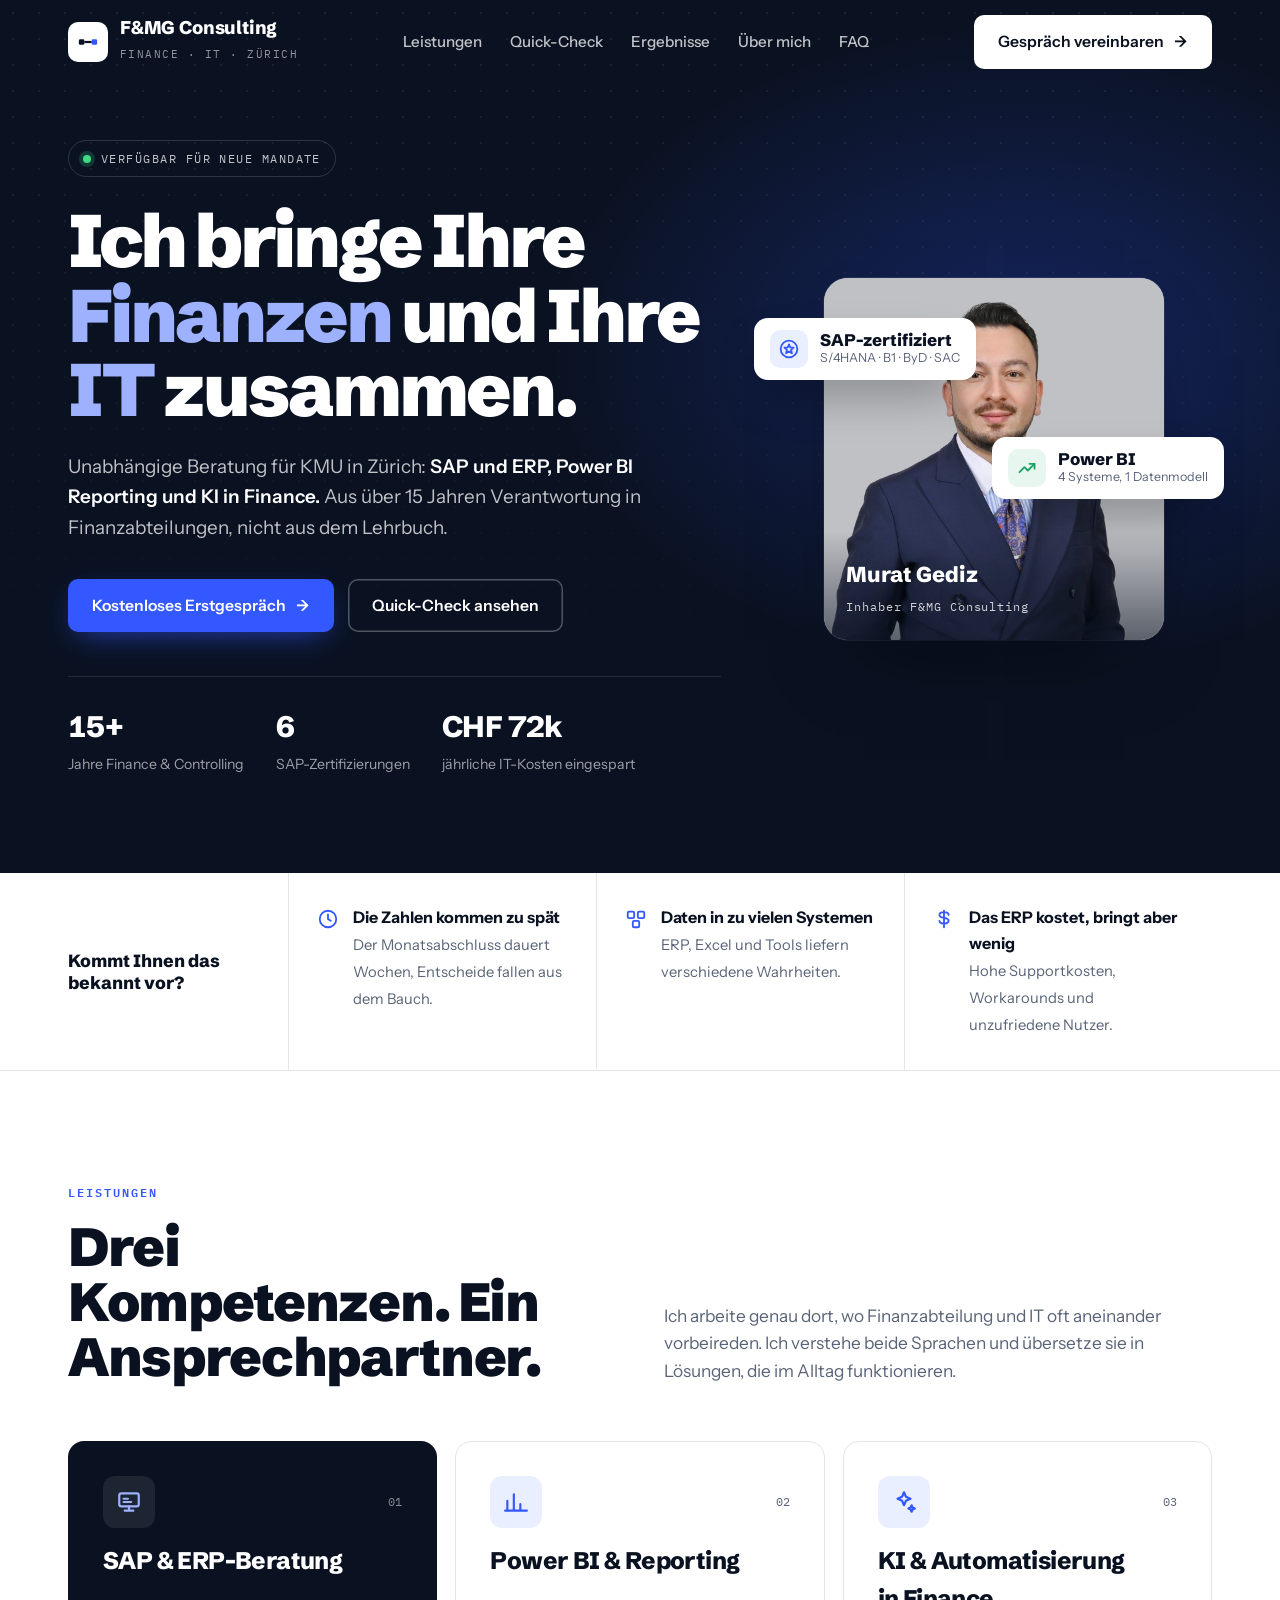
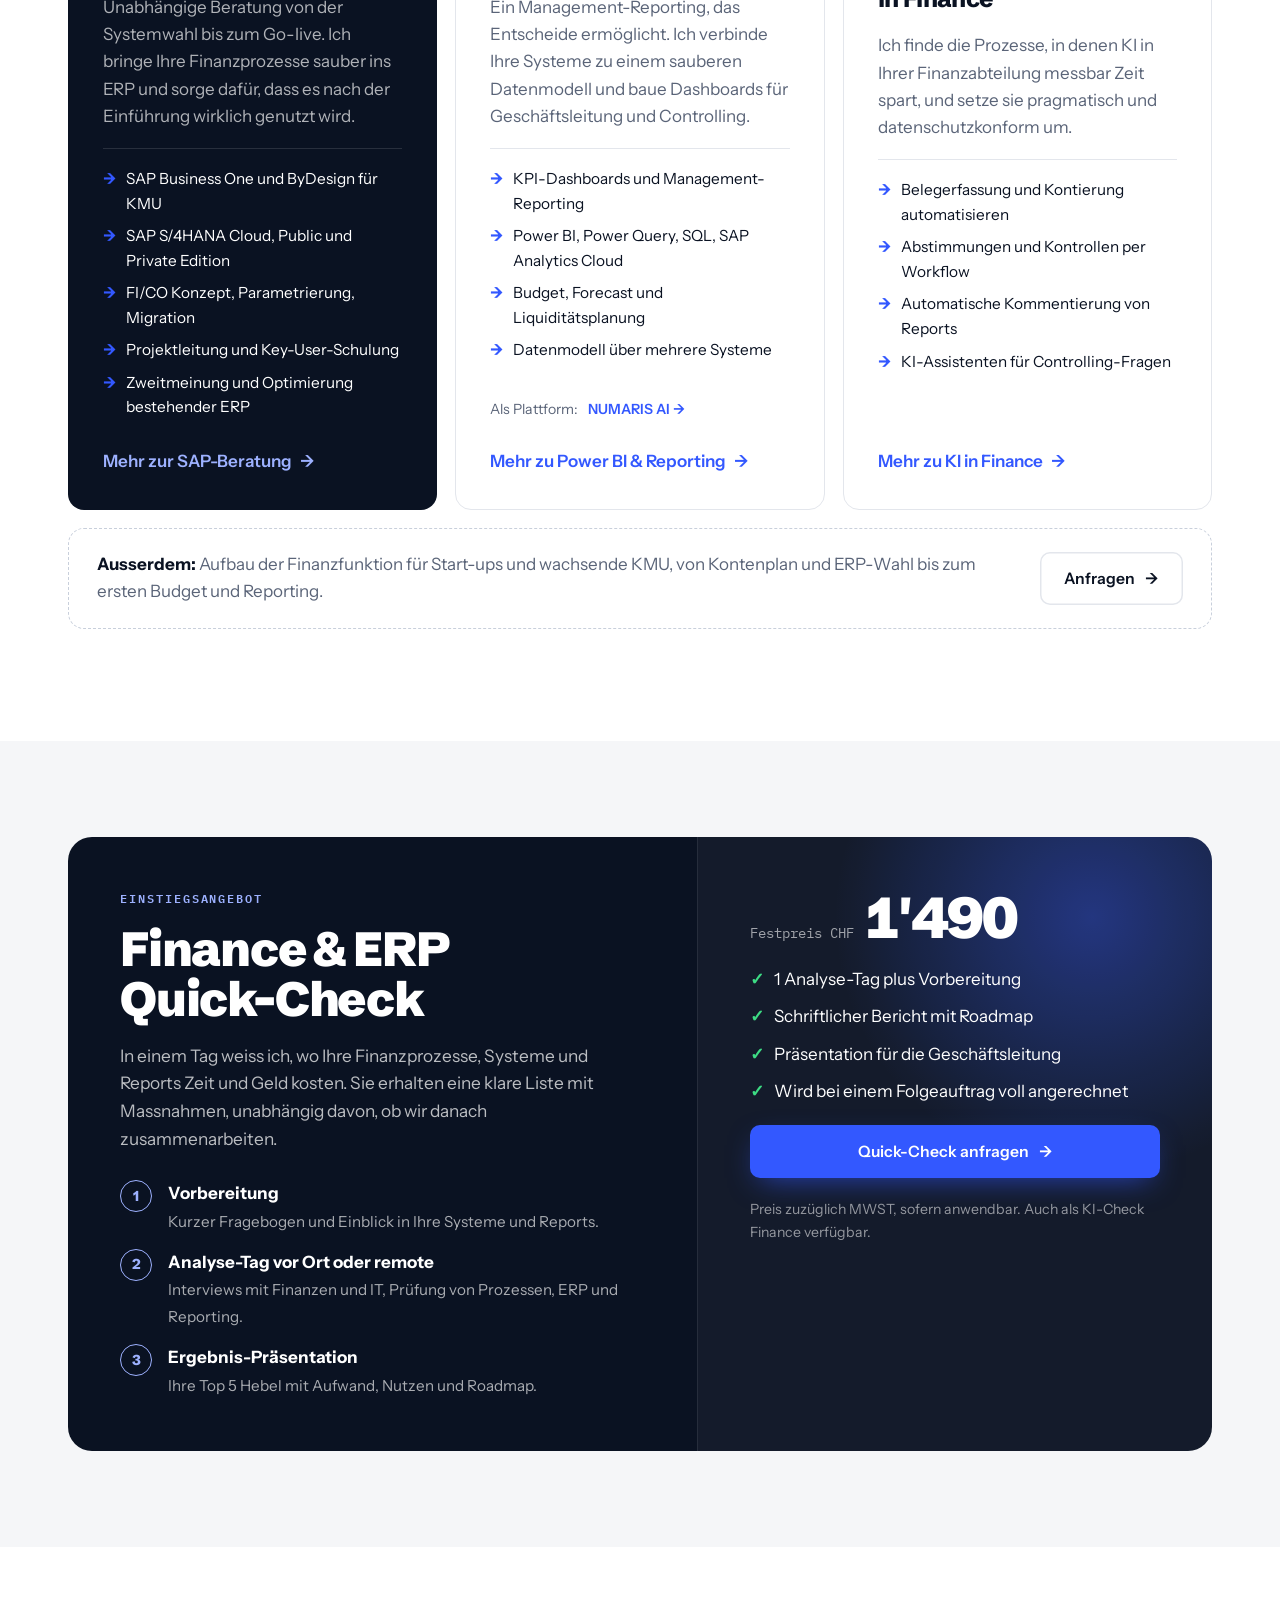
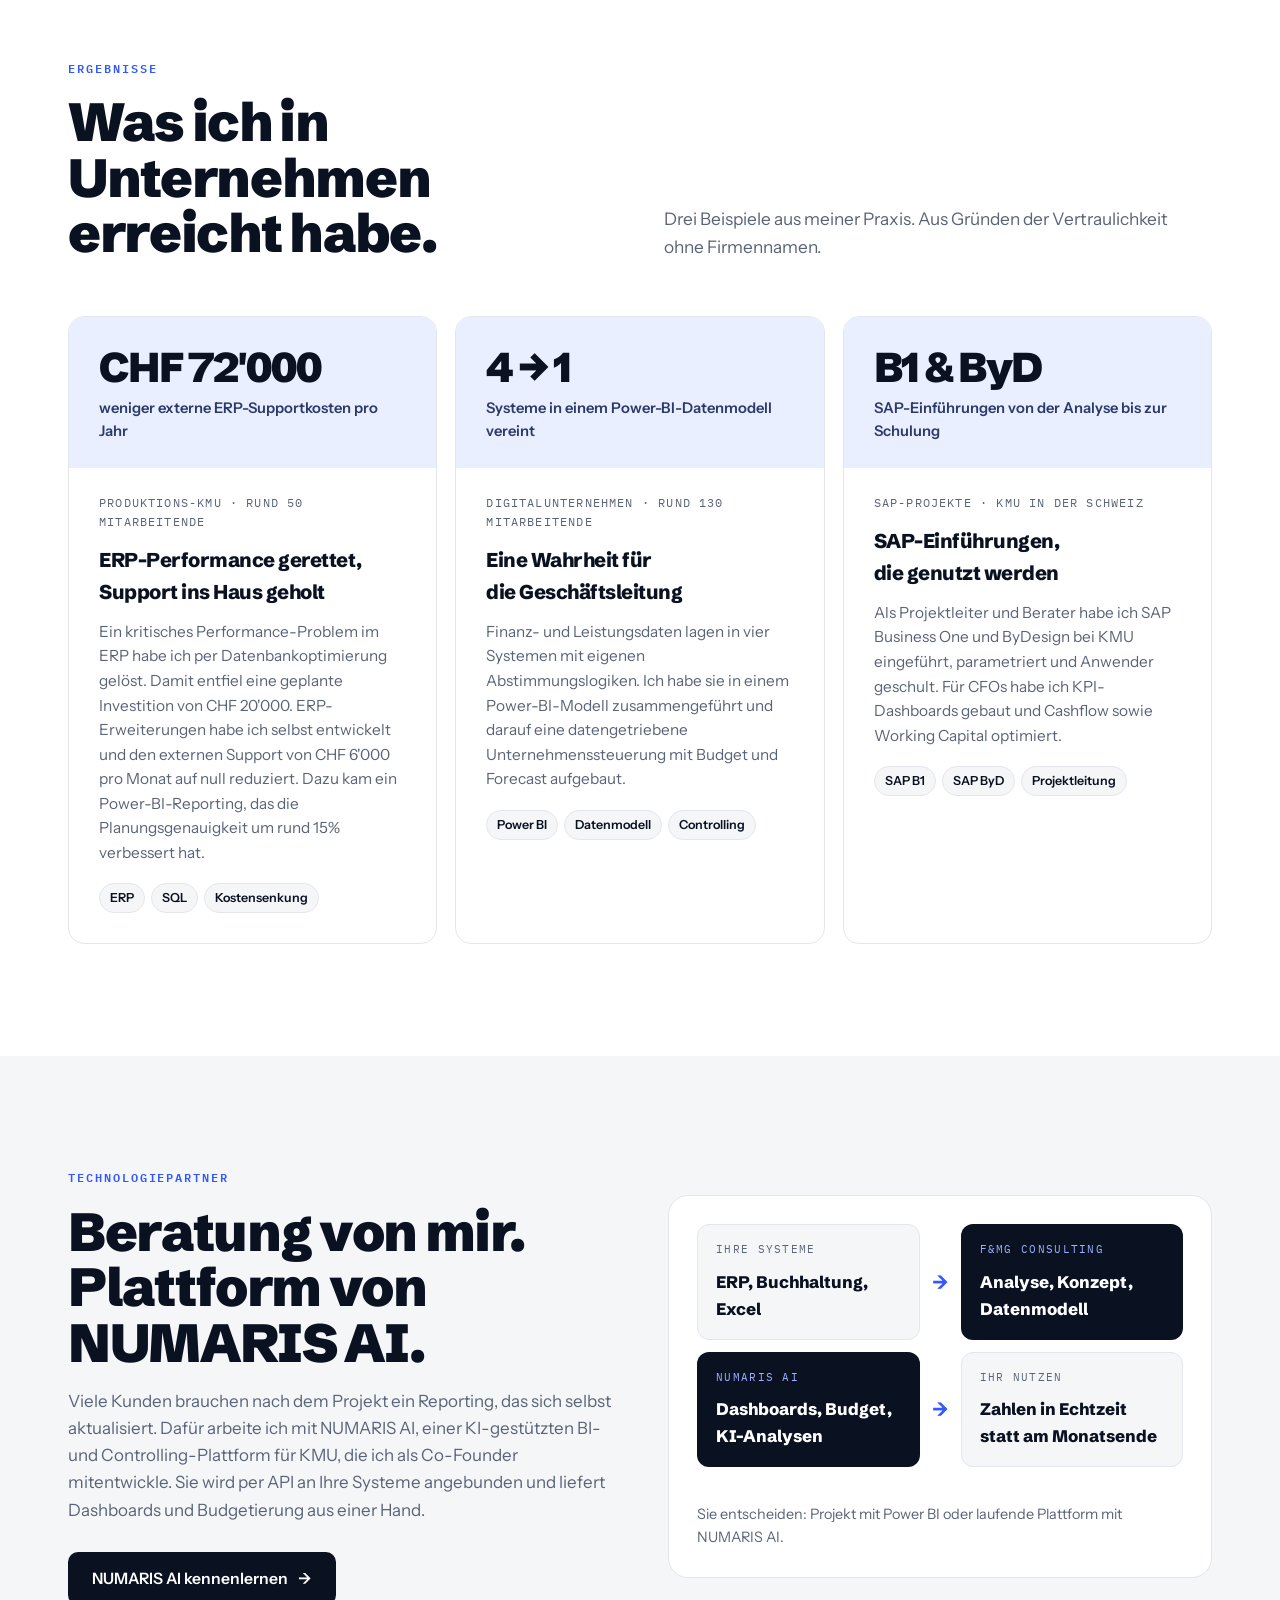
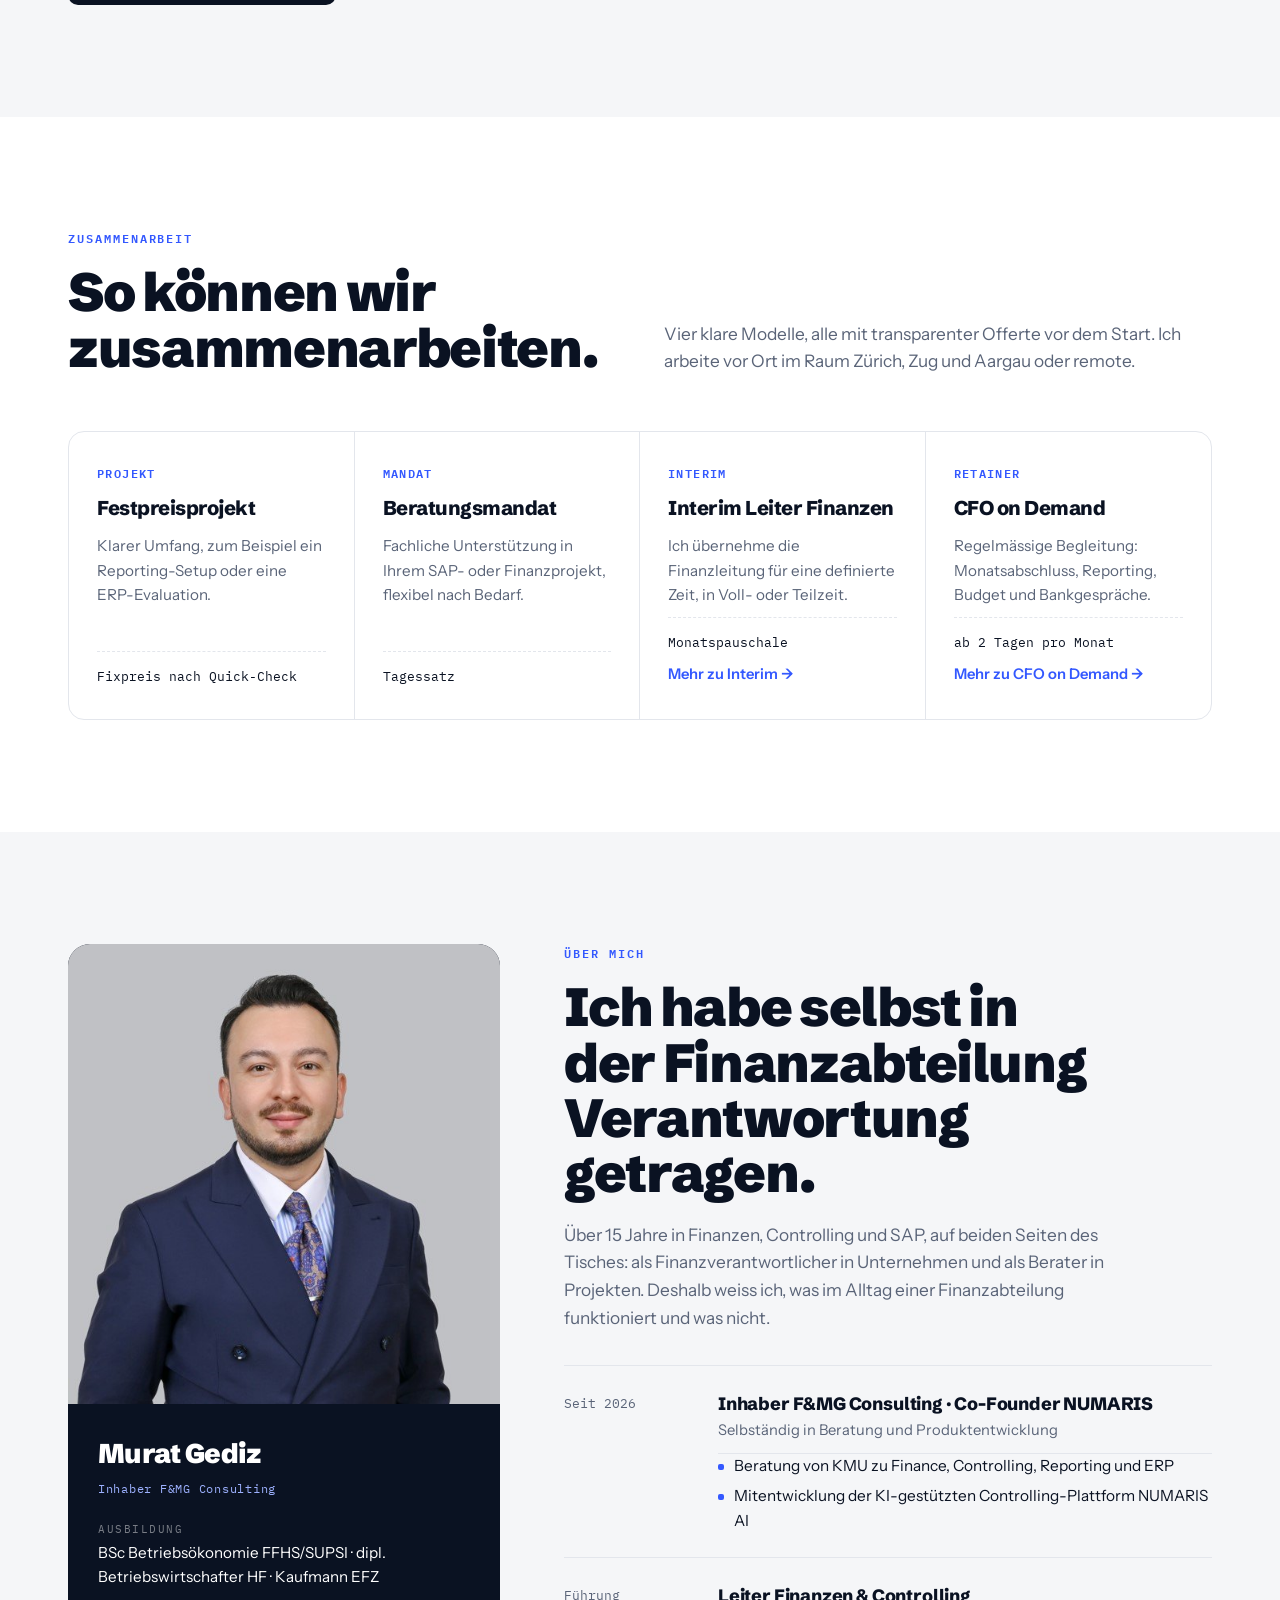
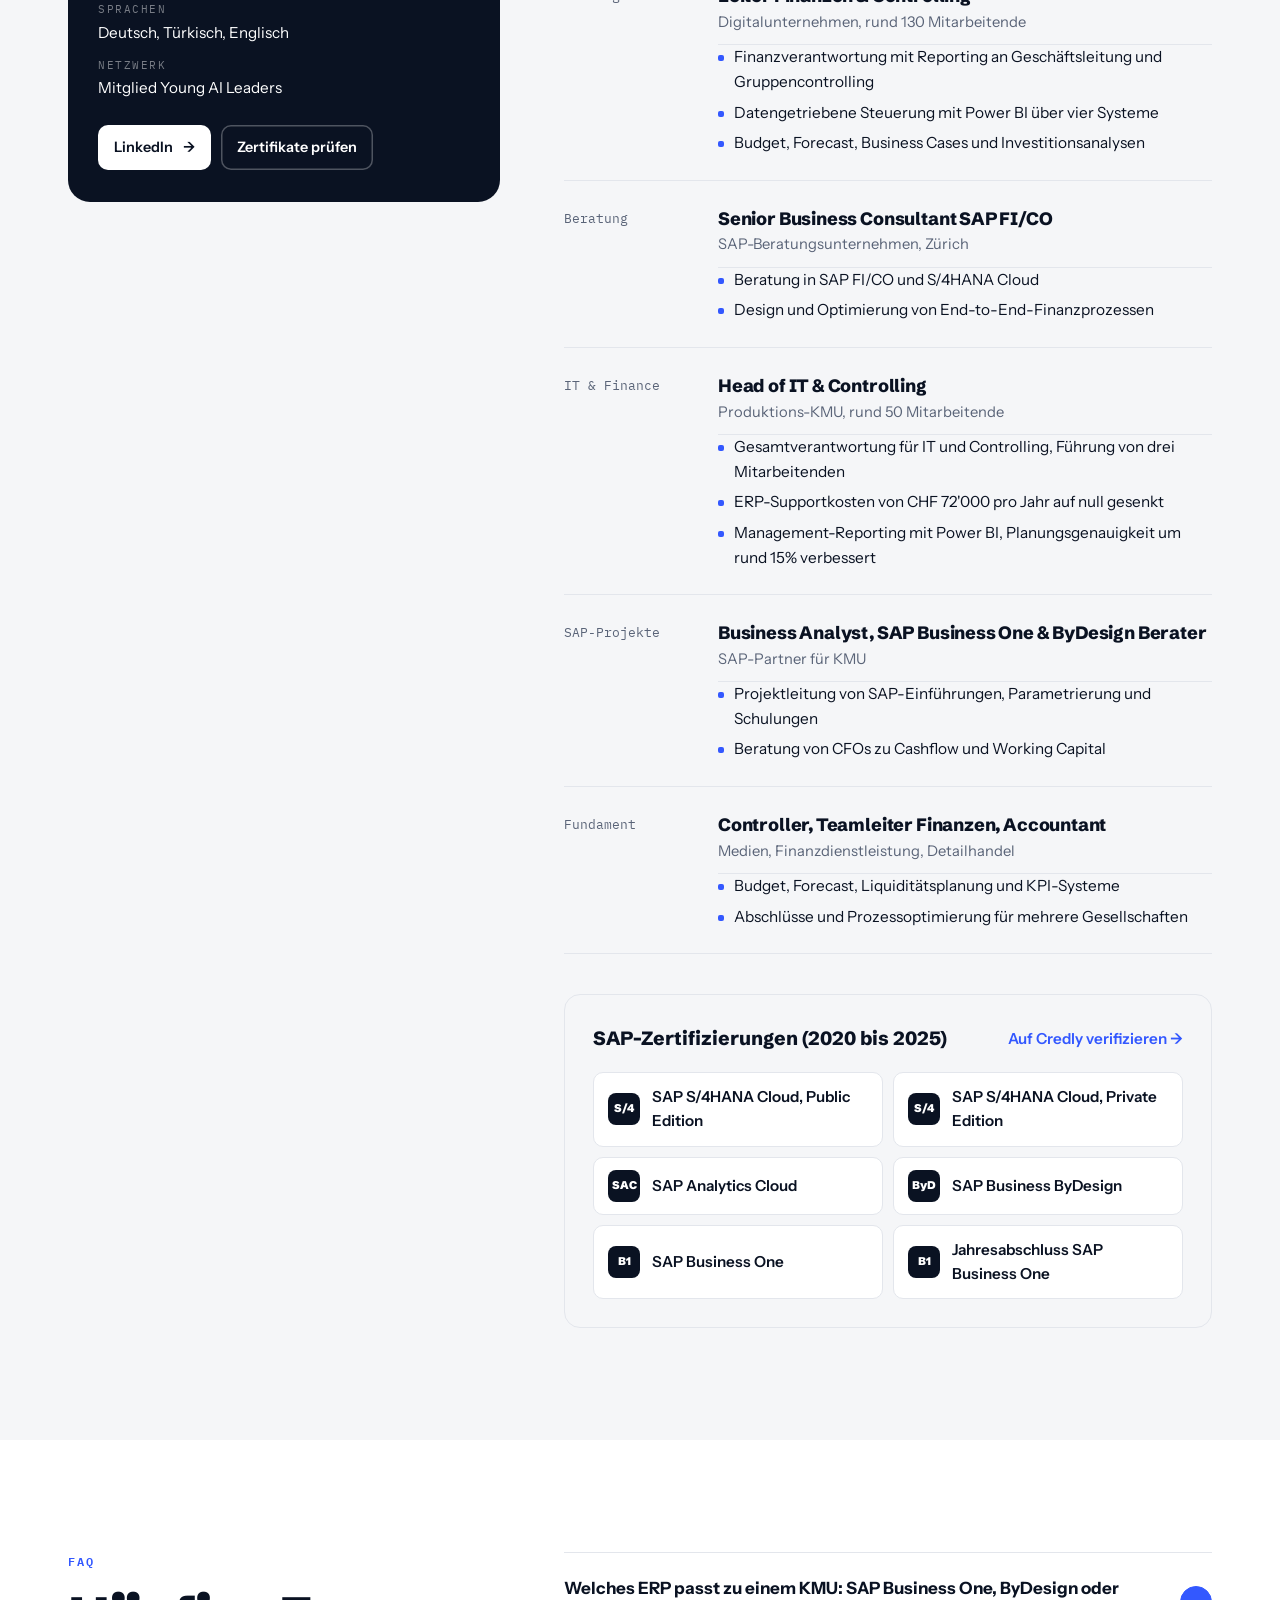
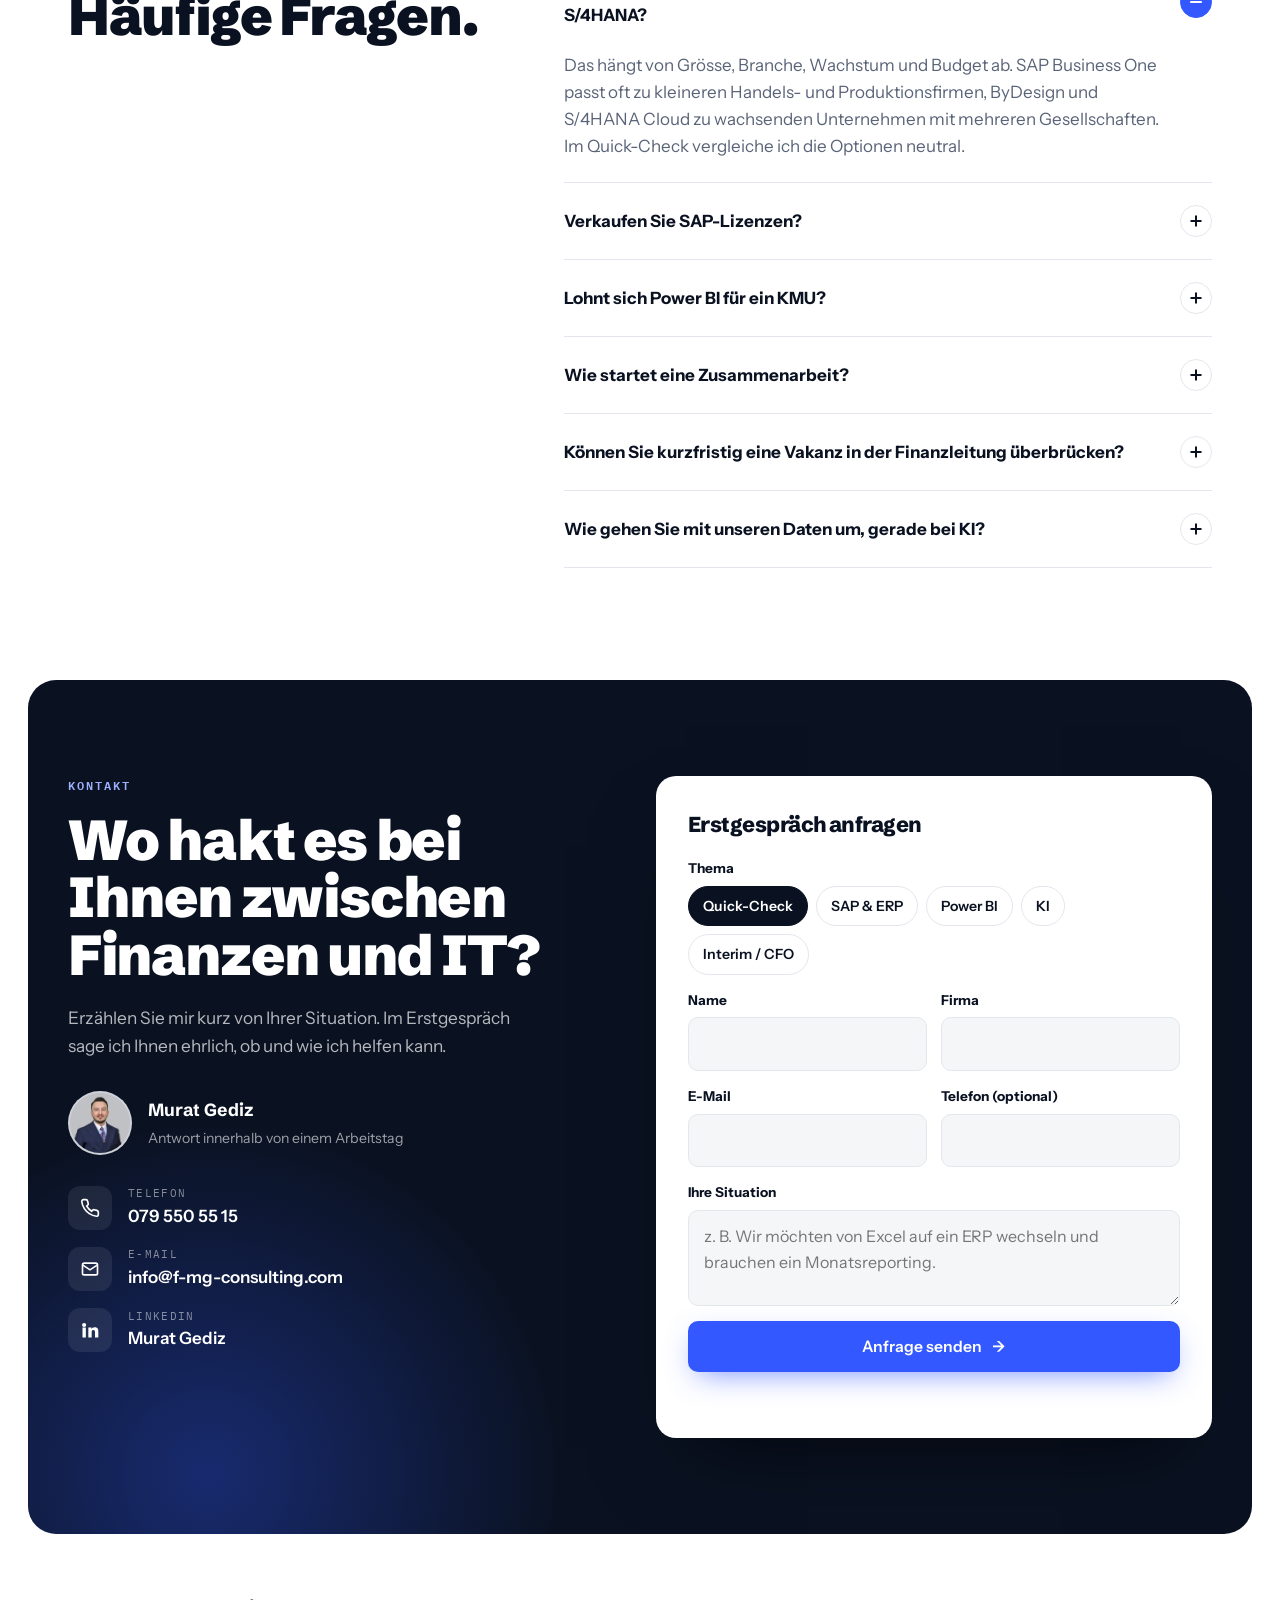
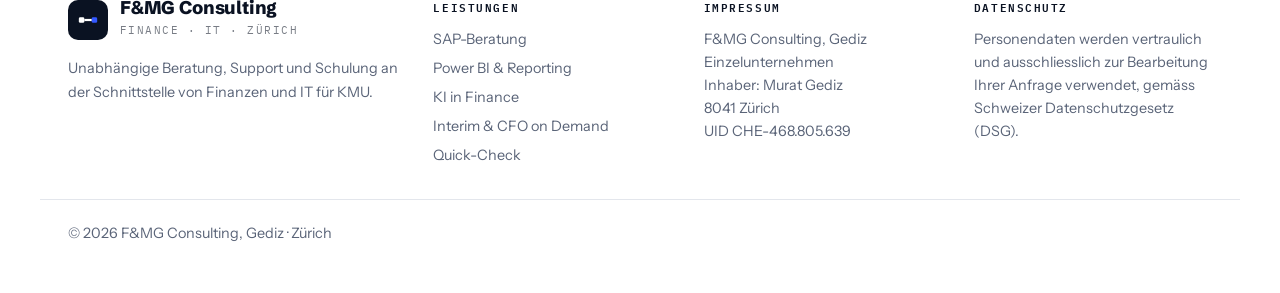
==== index.html @ ddc3753d "Add files via upload" ====
<!DOCTYPE html>
<html lang="de-CH">
<head>
<meta charset="utf-8">
<meta name="viewport" content="width=device-width, initial-scale=1">
<title>F&amp;MG Consulting | SAP, Power BI &amp; KI-Beratung für KMU in Zürich</title>
<meta name="description" content="Unabhängige SAP- und ERP-Beratung, Power BI Reporting und KI in Finance für KMU in Zürich. Murat Gediz: 15+ Jahre Finanzen und Controlling, 6 SAP-Zertifizierungen. Jetzt Quick-Check anfragen.">
<meta property="og:title" content="F&amp;MG Consulting | Finanzen und IT für KMU">
<meta property="og:description" content="SAP Business One, ByDesign und S/4HANA, Power BI Reporting und KI in Finance. Beratung aus Zürich.">
<meta property="og:type" content="website">
<meta property="og:image" content="https://www.f-mg-consulting.com/murat-gediz.jpg">
<link rel="canonical" href="https://www.f-mg-consulting.com/">
<link rel="preconnect" href="https://fonts.googleapis.com">
<link rel="preconnect" href="https://fonts.gstatic.com" crossorigin>
<link href="https://fonts.googleapis.com/css2?family=Schibsted+Grotesk:wght@500;700;800;900&amp;family=Instrument+Sans:wght@400;500;600;700&amp;family=IBM+Plex+Mono:wght@400;500;600&amp;display=swap" rel="stylesheet">

<script type="application/ld+json">
{
  "@context": "https://schema.org",
  "@graph": [
    {
      "@type": "ProfessionalService",
      "@id": "https://www.f-mg-consulting.com/#business",
      "name": "F&MG Consulting",
      "legalName": "F&MG Consulting, Gediz",
      "url": "https://www.f-mg-consulting.com/",
      "image": "https://www.f-mg-consulting.com/murat-gediz.jpg",
      "email": "info@f-mg-consulting.com",
      "telephone": "+41795505515",
      "taxID": "CHE-468.805.639",
      "description": "Unabhängige Beratung an der Schnittstelle von Finanzen und IT für KMU: SAP und ERP, Power BI und Reporting, KI und Automatisierung in Finance, Interim Management.",
      "address": {"@type": "PostalAddress", "postalCode": "8041", "addressLocality": "Zürich", "addressRegion": "ZH", "addressCountry": "CH"},
      "areaServed": ["Zürich", "Zug", "Aargau", "Deutschschweiz"],
      "knowsLanguage": ["de", "en", "tr"],
      "founder": {"@id": "https://www.f-mg-consulting.com/#murat"},
      "makesOffer": [
        {"@type": "Offer", "itemOffered": {"@type": "Service", "name": "SAP Business One, ByDesign und S/4HANA Beratung"}},
        {"@type": "Offer", "itemOffered": {"@type": "Service", "name": "Power BI Reporting und Controlling für KMU"}},
        {"@type": "Offer", "itemOffered": {"@type": "Service", "name": "KI und Automatisierung in Finance"}},
        {"@type": "Offer", "itemOffered": {"@type": "Service", "name": "Interim Leiter Finanzen und CFO on Demand"}}
      ]
    },
    {
      "@type": "Person",
      "@id": "https://www.f-mg-consulting.com/#murat",
      "name": "Murat Gediz",
      "jobTitle": "Inhaber, Senior Consultant Finance & IT",
      "image": "https://www.f-mg-consulting.com/murat-gediz.jpg",
      "alumniOf": ["FFHS / SUPSI", "SIW Höhere Fachschule"],
      "sameAs": ["https://www.linkedin.com/in/murat-gediz-aaaa54139/", "https://www.credly.com/users/murat_gediz/badges"]
    },
    {
      "@type": "FAQPage",
      "mainEntity": [
        {"@type": "Question", "name": "Welches ERP passt zu einem KMU: SAP Business One, ByDesign oder S/4HANA?", "acceptedAnswer": {"@type": "Answer", "text": "Das hängt von Grösse, Branche, Wachstum und Budget ab. SAP Business One passt oft zu kleineren Handels- und Produktionsfirmen, ByDesign und S/4HANA Cloud zu wachsenden Unternehmen mit mehreren Gesellschaften. Im Quick-Check vergleiche ich die Optionen neutral."}},
        {"@type": "Question", "name": "Verkaufen Sie SAP-Lizenzen?", "acceptedAnswer": {"@type": "Answer", "text": "Nein. Ich berate bei Auswahl, Einführung und Optimierung und arbeite bei Bedarf mit Ihrem Lizenzpartner zusammen."}},
        {"@type": "Question", "name": "Wie startet eine Zusammenarbeit?", "acceptedAnswer": {"@type": "Answer", "text": "Mit einem kostenlosen Erstgespräch von 30 Minuten. Danach folgt meist der Finance und ERP Quick-Check zum Festpreis."}},
        {"@type": "Question", "name": "Können Sie kurzfristig eine Vakanz in der Finanzleitung überbrücken?", "acceptedAnswer": {"@type": "Answer", "text": "Ja. Für Interim-Mandate bin ich in der Regel innert weniger Wochen einsatzbereit."}}
      ]
    }
  ]
}
</script>

<link rel="stylesheet" href="styles.css">

</head>
<body>

<header class="nav">
  <div class="wrap">
    <a class="brand" href="#top" aria-label="F&amp;MG Consulting, Startseite">
      <span class="m"><svg width="22" height="22" viewBox="0 0 24 24" aria-hidden="true"><rect x="2" y="9" width="6" height="6" rx="1.5" fill="#0a1222"/><rect x="16" y="9" width="6" height="6" rx="1.5" fill="#3358ff"/><path d="M8 12h8" stroke="#0a1222" stroke-width="2.4"/></svg></span>
      <span><b>F&amp;MG Consulting</b><small>Finance · IT · Zürich</small></span>
    </a>
    <ul>
      <li><a href="#leistungen">Leistungen</a></li>
      <li><a href="#quick-check">Quick-Check</a></li>
      <li><a href="#ergebnisse">Ergebnisse</a></li>
      <li><a href="#profil">Über mich</a></li>
      <li><a href="#faq">FAQ</a></li>
    </ul>
    <a class="btn white" href="#kontakt">Gespräch vereinbaren <span class="a">→</span></a>
  </div>
</header>

<main id="top">
  <section class="hero">
    <div class="dots"></div>
    <div class="wrap">
      <div class="copy">
        <span class="tagline"><i></i>Verfügbar für neue Mandate</span>
        <h1>Ich bringe Ihre <em>Finanzen</em> und Ihre <em>IT</em> zusammen.</h1>
        <p class="lead">Unabhängige Beratung für KMU in Zürich: <strong>SAP und ERP, Power BI Reporting und KI in Finance.</strong> Aus über 15 Jahren Verantwortung in Finanzabteilungen, nicht aus dem Lehrbuch.</p>
        <div class="ctas">
          <a class="btn primary" href="#kontakt">Kostenloses Erstgespräch <span class="a">→</span></a>
          <a class="btn ghost" href="#quick-check">Quick-Check ansehen</a>
        </div>
        <div class="proof">
          <div><b class="num">15+</b><span>Jahre Finance &amp; Controlling</span></div>
          <div><b class="num">6</b><span>SAP-Zertifizierungen</span></div>
          <div><b class="num">CHF 72k</b><span>jährliche IT-Kosten eingespart</span></div>
        </div>
      </div>

      <div class="portrait">
        <div class="frame">
          <img src="murat-gediz.jpg" alt="Porträt von Murat Gediz, Inhaber F&amp;MG Consulting" width="541" height="576">
          <div class="name"><b>Murat Gediz</b><span>Inhaber F&amp;MG Consulting</span></div>
        </div>
        <div class="chip-f c1" aria-hidden="true">
          <span class="ico"><svg width="20" height="20" viewBox="0 0 24 24" fill="none" stroke="#3358ff" stroke-width="2.2" stroke-linecap="round" stroke-linejoin="round"><path d="M12 15l-3.5 2 1-4-3-2.6 4-.3L12 6.5l1.5 3.6 4 .3-3 2.6 1 4z"/><circle cx="12" cy="12" r="10"/></svg></span>
          <div><b>SAP-zertifiziert</b><span>S/4HANA · B1 · ByD · SAC</span></div>
        </div>
        <div class="chip-f c2" aria-hidden="true">
          <span class="ico"><svg width="20" height="20" viewBox="0 0 24 24" fill="none" stroke="#19a463" stroke-width="2.2" stroke-linecap="round" stroke-linejoin="round"><path d="M3 17l6-6 4 4 8-8"/><path d="M15 7h6v6"/></svg></span>
          <div><b>Power BI</b><span>4 Systeme, 1 Datenmodell</span></div>
        </div>
      </div>
    </div>
  </section>

  <div class="pain">
    <div class="wrap">
      <div class="lbl">Kommt Ihnen das bekannt vor?</div>
      <div class="p"><svg viewBox="0 0 24 24" fill="none" stroke="#3358ff" stroke-width="2" stroke-linecap="round"><circle cx="12" cy="12" r="9"/><path d="M12 7v5l3 2"/></svg><div><b>Die Zahlen kommen zu spät</b><span>Der Monatsabschluss dauert Wochen, Entscheide fallen aus dem Bauch.</span></div></div>
      <div class="p"><svg viewBox="0 0 24 24" fill="none" stroke="#3358ff" stroke-width="2" stroke-linecap="round"><rect x="3" y="4" width="7" height="7" rx="1.5"/><rect x="14" y="4" width="7" height="7" rx="1.5"/><rect x="8.5" y="14" width="7" height="7" rx="1.5"/></svg><div><b>Daten in zu vielen Systemen</b><span>ERP, Excel und Tools liefern verschiedene Wahrheiten.</span></div></div>
      <div class="p"><svg viewBox="0 0 24 24" fill="none" stroke="#3358ff" stroke-width="2" stroke-linecap="round"><path d="M12 3v18M17 7.5c0-1.9-2.2-3-5-3s-5 1.1-5 3 2.2 2.7 5 3.2 5 1.4 5 3.3-2.2 3-5 3-5-1.1-5-3"/></svg><div><b>Das ERP kostet, bringt aber wenig</b><span>Hohe Supportkosten, Workarounds und unzufriedene Nutzer.</span></div></div>
    </div>
  </div>

  <section class="sec" id="leistungen">
    <div class="wrap">
      <div class="head">
        <div><span class="eyebrow">Leistungen</span><h2>Drei Kompetenzen. Ein Ansprechpartner.</h2></div>
        <p>Ich arbeite genau dort, wo Finanzabteilung und IT oft aneinander vorbeireden. Ich verstehe beide Sprachen und übersetze sie in Lösungen, die im Alltag funktionieren.</p>
      </div>

      <div class="svc">
        <article class="card feature" id="sap-beratung">
          <div class="top"><span class="ic"><svg viewBox="0 0 24 24" fill="none" stroke="#9db1ff" stroke-width="2" stroke-linecap="round" stroke-linejoin="round"><rect x="3" y="4" width="18" height="12" rx="2"/><path d="M8 20h8M12 16v4M7 9h4M7 12h7"/></svg></span><span class="no">01</span></div>
          <h3>SAP &amp; ERP-Beratung</h3>
          <p>Unabhängige Beratung von der Systemwahl bis zum Go-live. Ich bringe Ihre Finanzprozesse sauber ins ERP und sorge dafür, dass es nach der Einführung wirklich genutzt wird.</p>
          <ul>
            <li>SAP Business One und ByDesign für KMU</li>
            <li>SAP S/4HANA Cloud, Public und Private Edition</li>
            <li>FI/CO Konzept, Parametrierung, Migration</li>
            <li>Projektleitung und Key-User-Schulung</li>
            <li>Zweitmeinung und Optimierung bestehender ERP</li>
          </ul>
          <a class="more" href="sap-beratung-zuerich.html">Mehr zur SAP-Beratung <span class="a">→</span></a>
        </article>

        <article class="card" id="power-bi-reporting">
          <div class="top"><span class="ic"><svg viewBox="0 0 24 24" fill="none" stroke="#3358ff" stroke-width="2" stroke-linecap="round" stroke-linejoin="round"><path d="M4 20V11M10 20V5M16 20v-6M22 20H2"/></svg></span><span class="no">02</span></div>
          <h3>Power BI &amp; Reporting</h3>
          <p>Ein Management-Reporting, das Entscheide ermöglicht. Ich verbinde Ihre Systeme zu einem sauberen Datenmodell und baue Dashboards für Geschäftsleitung und Controlling.</p>
          <ul>
            <li>KPI-Dashboards und Management-Reporting</li>
            <li>Power BI, Power Query, SQL, SAP Analytics Cloud</li>
            <li>Budget, Forecast und Liquiditätsplanung</li>
            <li>Datenmodell über mehrere Systeme</li>
          </ul>
          <div class="partner">Als Plattform: <a href="https://numaris.ch">NUMARIS AI →</a></div>
          <a class="more" href="power-bi-controlling-kmu.html">Mehr zu Power BI &amp; Reporting <span class="a">→</span></a>
        </article>

        <article class="card" id="ki-finance">
          <div class="top"><span class="ic"><svg viewBox="0 0 24 24" fill="none" stroke="#3358ff" stroke-width="2" stroke-linecap="round" stroke-linejoin="round"><path d="M12 3l1.8 4.2L18 9l-4.2 1.8L12 15l-1.8-4.2L6 9l4.2-1.8z"/><path d="M19 15l.9 2.1L22 18l-2.1.9L19 21l-.9-2.1L16 18l2.1-.9z"/></svg></span><span class="no">03</span></div>
          <h3>KI &amp; Automatisierung in Finance</h3>
          <p>Ich finde die Prozesse, in denen KI in Ihrer Finanzabteilung messbar Zeit spart, und setze sie pragmatisch und datenschutzkonform um.</p>
          <ul>
            <li>Belegerfassung und Kontierung automatisieren</li>
            <li>Abstimmungen und Kontrollen per Workflow</li>
            <li>Automatische Kommentierung von Reports</li>
            <li>KI-Assistenten für Controlling-Fragen</li>
          </ul>
          <a class="more" href="ki-finance-automatisierung.html">Mehr zu KI in Finance <span class="a">→</span></a>
        </article>
      </div>

      <div class="also">
        <p><b>Ausserdem:</b> Aufbau der Finanzfunktion für Start-ups und wachsende KMU, von Kontenplan und ERP-Wahl bis zum ersten Budget und Reporting.</p>
        <a class="btn outline" href="#kontakt">Anfragen <span class="a">→</span></a>
      </div>
    </div>
  </section>

  <section class="sec alt" id="quick-check" style="padding-top:96px;padding-bottom:96px">
    <div class="wrap">
      <div class="offer">
        <div class="l">
          <span class="eyebrow">Einstiegsangebot</span>
          <h2>Finance &amp; ERP Quick-Check</h2>
          <p>In einem Tag weiss ich, wo Ihre Finanzprozesse, Systeme und Reports Zeit und Geld kosten. Sie erhalten eine klare Liste mit Massnahmen, unabhängig davon, ob wir danach zusammenarbeiten.</p>
          <ol>
            <li><div><b>Vorbereitung</b><span>Kurzer Fragebogen und Einblick in Ihre Systeme und Reports.</span></div></li>
            <li><div><b>Analyse-Tag vor Ort oder remote</b><span>Interviews mit Finanzen und IT, Prüfung von Prozessen, ERP und Reporting.</span></div></li>
            <li><div><b>Ergebnis-Präsentation</b><span>Ihre Top 5 Hebel mit Aufwand, Nutzen und Roadmap.</span></div></li>
          </ol>
        </div>
        <div class="r">
          <div class="price-tag"><small>Festpreis CHF</small><b class="num">1'490</b></div>
          <ul>
            <li>1 Analyse-Tag plus Vorbereitung</li>
            <li>Schriftlicher Bericht mit Roadmap</li>
            <li>Präsentation für die Geschäftsleitung</li>
            <li>Wird bei einem Folgeauftrag voll angerechnet</li>
          </ul>
          <a class="btn primary" href="#kontakt">Quick-Check anfragen <span class="a">→</span></a>
          <p class="note">Preis zuzüglich MWST, sofern anwendbar. Auch als KI-Check Finance verfügbar.</p>
        </div>
      </div>
    </div>
  </section>

  <section class="sec" id="ergebnisse">
    <div class="wrap">
      <div class="head">
        <div><span class="eyebrow">Ergebnisse</span><h2>Was ich in Unternehmen erreicht habe.</h2></div>
        <p>Drei Beispiele aus meiner Praxis. Aus Gründen der Vertraulichkeit ohne Firmennamen.</p>
      </div>
      <div class="cases">
        <article class="case">
          <div class="kpi"><b class="num">CHF 72'000</b><span>weniger externe ERP-Supportkosten pro Jahr</span></div>
          <div class="body">
            <span class="ctx">Produktions-KMU · rund 50 Mitarbeitende</span>
            <h3>ERP-Performance gerettet, Support ins Haus geholt</h3>
            <p>Ein kritisches Performance-Problem im ERP habe ich per Datenbankoptimierung gelöst. Damit entfiel eine geplante Investition von CHF 20'000. ERP-Erweiterungen habe ich selbst entwickelt und den externen Support von CHF 6'000 pro Monat auf null reduziert. Dazu kam ein Power-BI-Reporting, das die Planungsgenauigkeit um rund 15% verbessert hat.</p>
            <div class="tags"><span>ERP</span><span>SQL</span><span>Kostensenkung</span></div>
          </div>
        </article>
        <article class="case">
          <div class="kpi"><b>4 → 1</b><span>Systeme in einem Power-BI-Datenmodell vereint</span></div>
          <div class="body">
            <span class="ctx">Digitalunternehmen · rund 130 Mitarbeitende</span>
            <h3>Eine Wahrheit für die Geschäftsleitung</h3>
            <p>Finanz- und Leistungsdaten lagen in vier Systemen mit eigenen Abstimmungslogiken. Ich habe sie in einem Power-BI-Modell zusammengeführt und darauf eine datengetriebene Unternehmenssteuerung mit Budget und Forecast aufgebaut.</p>
            <div class="tags"><span>Power BI</span><span>Datenmodell</span><span>Controlling</span></div>
          </div>
        </article>
        <article class="case">
          <div class="kpi"><b>B1 &amp; ByD</b><span>SAP-Einführungen von der Analyse bis zur Schulung</span></div>
          <div class="body">
            <span class="ctx">SAP-Projekte · KMU in der Schweiz</span>
            <h3>SAP-Einführungen, die genutzt werden</h3>
            <p>Als Projektleiter und Berater habe ich SAP Business One und ByDesign bei KMU eingeführt, parametriert und Anwender geschult. Für CFOs habe ich KPI-Dashboards gebaut und Cashflow sowie Working Capital optimiert.</p>
            <div class="tags"><span>SAP B1</span><span>SAP ByD</span><span>Projektleitung</span></div>
          </div>
        </article>
      </div>
    </div>
  </section>

  <section class="sec alt" id="numaris">
    <div class="wrap numaris">
      <div>
        <span class="eyebrow">Technologiepartner</span>
        <h2>Beratung von mir. Plattform von NUMARIS AI.</h2>
        <p>Viele Kunden brauchen nach dem Projekt ein Reporting, das sich selbst aktualisiert. Dafür arbeite ich mit NUMARIS AI, einer KI-gestützten BI- und Controlling-Plattform für KMU, die ich als Co-Founder mitentwickle. Sie wird per API an Ihre Systeme angebunden und liefert Dashboards und Budgetierung aus einer Hand.</p>
        <div style="margin-top:28px"><a class="btn dark" href="https://numaris.ch">NUMARIS AI kennenlernen <span class="a">→</span></a></div>
      </div>
      <div class="flow" aria-label="Zusammenspiel von F&amp;MG Consulting und NUMARIS AI">
        <div class="row">
          <div class="box"><small>Ihre Systeme</small><b>ERP, Buchhaltung, Excel</b></div>
          <span class="arr">→</span>
          <div class="box b"><small>F&amp;MG Consulting</small><b>Analyse, Konzept, Datenmodell</b></div>
        </div>
        <div class="row">
          <div class="box b"><small>NUMARIS AI</small><b>Dashboards, Budget, KI-Analysen</b></div>
          <span class="arr">→</span>
          <div class="box"><small>Ihr Nutzen</small><b>Zahlen in Echtzeit statt am Monatsende</b></div>
        </div>
        <p class="foot">Sie entscheiden: Projekt mit Power BI oder laufende Plattform mit NUMARIS AI.</p>
      </div>
    </div>
  </section>

  <section class="sec" id="zusammenarbeit">
    <div class="wrap">
      <div class="head">
        <div><span class="eyebrow">Zusammenarbeit</span><h2>So können wir zusammenarbeiten.</h2></div>
        <p>Vier klare Modelle, alle mit transparenter Offerte vor dem Start. Ich arbeite vor Ort im Raum Zürich, Zug und Aargau oder remote.</p>
      </div>
      <div class="models">
        <div class="model"><span class="k">Projekt</span><h3>Festpreisprojekt</h3><p>Klarer Umfang, zum Beispiel ein Reporting-Setup oder eine ERP-Evaluation.</p><div class="meta">Fixpreis nach Quick-Check</div></div>
        <div class="model"><span class="k">Mandat</span><h3>Beratungsmandat</h3><p>Fachliche Unterstützung in Ihrem SAP- oder Finanzprojekt, flexibel nach Bedarf.</p><div class="meta">Tagessatz</div></div>
        <div class="model"><span class="k">Interim</span><h3>Interim Leiter Finanzen</h3><p>Ich übernehme die Finanzleitung für eine definierte Zeit, in Voll- oder Teilzeit.</p><div class="meta">Monatspauschale</div><a class="ml" href="interim-cfo-zuerich.html">Mehr zu Interim →</a></div>
        <div class="model"><span class="k">Retainer</span><h3>CFO on Demand</h3><p>Regelmässige Begleitung: Monatsabschluss, Reporting, Budget und Bankgespräche.</p><div class="meta">ab 2 Tagen pro Monat</div><a class="ml" href="interim-cfo-zuerich.html">Mehr zu CFO on Demand →</a></div>
      </div>
    </div>
  </section>

  <section class="sec alt" id="profil">
    <div class="wrap profile">
      <aside class="pcard">
        <div class="ph"><img src="murat-gediz.jpg" alt="Murat Gediz" width="541" height="576" loading="lazy"></div>
        <div class="in">
          <h3>Murat Gediz</h3>
          <p class="role">Inhaber F&amp;MG Consulting</p>
          <dl>
            <div><dt>Ausbildung</dt><dd>BSc Betriebsökonomie FFHS/SUPSI · dipl. Betriebswirtschafter HF · Kaufmann EFZ</dd></div>
            <div><dt>Sprachen</dt><dd>Deutsch, Türkisch, Englisch</dd></div>
            <div><dt>Netzwerk</dt><dd>Mitglied Young AI Leaders</dd></div>
          </dl>
          <div class="links">
            <a class="btn white" href="https://www.linkedin.com/in/murat-gediz-aaaa54139/">LinkedIn <span class="a">→</span></a>
            <a class="btn ghost" href="https://www.credly.com/users/murat_gediz/badges">Zertifikate prüfen</a>
          </div>
        </div>
      </aside>
      <div>
        <span class="eyebrow">Über mich</span>
        <h2>Ich habe selbst in der Finanzabteilung Verantwortung getragen.</h2>
        <p style="color:var(--muted);font-size:1.08rem;margin:20px 0 34px;max-width:34em">Über 15 Jahre in Finanzen, Controlling und SAP, auf beiden Seiten des Tisches: als Finanzverantwortlicher in Unternehmen und als Berater in Projekten. Deshalb weiss ich, was im Alltag einer Finanzabteilung funktioniert und was nicht.</p>
        <ul class="timeline">
          <li><span class="t">Seit 2026</span><div><b>Inhaber F&amp;MG Consulting · Co-Founder NUMARIS</b><p class="ctx">Selbständig in Beratung und Produktentwicklung</p><ul><li>Beratung von KMU zu Finance, Controlling, Reporting und ERP</li><li>Mitentwicklung der KI-gestützten Controlling-Plattform NUMARIS AI</li></ul></div></li>
          <li><span class="t">Führung</span><div><b>Leiter Finanzen &amp; Controlling</b><p class="ctx">Digitalunternehmen, rund 130 Mitarbeitende</p><ul><li>Finanzverantwortung mit Reporting an Geschäftsleitung und Gruppencontrolling</li><li>Datengetriebene Steuerung mit Power BI über vier Systeme</li><li>Budget, Forecast, Business Cases und Investitionsanalysen</li></ul></div></li>
          <li><span class="t">Beratung</span><div><b>Senior Business Consultant SAP FI/CO</b><p class="ctx">SAP-Beratungsunternehmen, Zürich</p><ul><li>Beratung in SAP FI/CO und S/4HANA Cloud</li><li>Design und Optimierung von End-to-End-Finanzprozessen</li></ul></div></li>
          <li><span class="t">IT &amp; Finance</span><div><b>Head of IT &amp; Controlling</b><p class="ctx">Produktions-KMU, rund 50 Mitarbeitende</p><ul><li>Gesamtverantwortung für IT und Controlling, Führung von drei Mitarbeitenden</li><li>ERP-Supportkosten von CHF 72'000 pro Jahr auf null gesenkt</li><li>Management-Reporting mit Power BI, Planungsgenauigkeit um rund 15% verbessert</li></ul></div></li>
          <li><span class="t">SAP-Projekte</span><div><b>Business Analyst, SAP Business One &amp; ByDesign Berater</b><p class="ctx">SAP-Partner für KMU</p><ul><li>Projektleitung von SAP-Einführungen, Parametrierung und Schulungen</li><li>Beratung von CFOs zu Cashflow und Working Capital</li></ul></div></li>
          <li><span class="t">Fundament</span><div><b>Controller, Teamleiter Finanzen, Accountant</b><p class="ctx">Medien, Finanzdienstleistung, Detailhandel</p><ul><li>Budget, Forecast, Liquiditätsplanung und KPI-Systeme</li><li>Abschlüsse und Prozessoptimierung für mehrere Gesellschaften</li></ul></div></li>
        </ul>

        <div class="certs">
          <div class="h"><b>SAP-Zertifizierungen (2020 bis 2025)</b><a href="https://www.credly.com/users/murat_gediz/badges">Auf Credly verifizieren →</a></div>
          <ul>
            <li><span class="s">S/4</span>SAP S/4HANA Cloud, Public Edition</li>
            <li><span class="s">S/4</span>SAP S/4HANA Cloud, Private Edition</li>
            <li><span class="s">SAC</span>SAP Analytics Cloud</li>
            <li><span class="s">ByD</span>SAP Business ByDesign</li>
            <li><span class="s">B1</span>SAP Business One</li>
            <li><span class="s">B1</span>Jahresabschluss SAP Business One</li>
          </ul>
        </div>
      </div>
    </div>
  </section>

  <section class="sec" id="faq">
    <div class="wrap faq">
      <div><span class="eyebrow">FAQ</span><h2>Häufige Fragen.</h2></div>
      <div>
        <details open><summary>Welches ERP passt zu einem KMU: SAP Business One, ByDesign oder S/4HANA?<i></i></summary><p>Das hängt von Grösse, Branche, Wachstum und Budget ab. SAP Business One passt oft zu kleineren Handels- und Produktionsfirmen, ByDesign und S/4HANA Cloud zu wachsenden Unternehmen mit mehreren Gesellschaften. Im Quick-Check vergleiche ich die Optionen neutral.</p></details>
        <details><summary>Verkaufen Sie SAP-Lizenzen?<i></i></summary><p>Nein. Ich berate bei Auswahl, Einführung und Optimierung und arbeite bei Bedarf mit Ihrem Lizenzpartner zusammen. So bleibt meine Empfehlung unabhängig.</p></details>
        <details><summary>Lohnt sich Power BI für ein KMU?<i></i></summary><p>Meist ja, wenn Daten aus mehreren Quellen zusammenkommen oder das Reporting heute manuell in Excel entsteht. Viele KMU haben die Lizenzen über Microsoft 365 bereits. Entscheidend ist ein sauberes Datenmodell, nicht das schönste Dashboard.</p></details>
        <details><summary>Wie startet eine Zusammenarbeit?<i></i></summary><p>Mit einem kostenlosen Erstgespräch von 30 Minuten. Danach folgt meist der Quick-Check zum Festpreis, und Sie entscheiden auf Basis konkreter Ergebnisse.</p></details>
        <details><summary>Können Sie kurzfristig eine Vakanz in der Finanzleitung überbrücken?<i></i></summary><p>Ja. Für Interim-Mandate bin ich in der Regel innert weniger Wochen einsatzbereit.</p></details>
        <details><summary>Wie gehen Sie mit unseren Daten um, gerade bei KI?<i></i></summary><p>Vertraulich und nach dem Schweizer Datenschutzgesetz. Bei KI-Lösungen achte ich darauf, dass sensible Finanzdaten geschützt bleiben und wo nötig in der Schweiz verarbeitet werden.</p></details>
      </div>
    </div>
  </section>

  <section class="contact" id="kontakt">
    <div class="wrap">
      <div>
        <span class="eyebrow">Kontakt</span>
        <h2>Wo hakt es bei Ihnen zwischen Finanzen und IT?</h2>
        <p class="sub">Erzählen Sie mir kurz von Ihrer Situation. Im Erstgespräch sage ich Ihnen ehrlich, ob und wie ich helfen kann.</p>
        <div class="me"><img src="murat-gediz.jpg" alt="" width="64" height="64"><div><b>Murat Gediz</b><span>Antwort innerhalb von einem Arbeitstag</span></div></div>
        <div class="cl">
          <div><span class="ci"><svg viewBox="0 0 24 24" fill="none" stroke="#fff" stroke-width="2"><path d="M22 16.9v3a2 2 0 01-2.2 2 19.8 19.8 0 01-8.6-3.1 19.5 19.5 0 01-6-6A19.8 19.8 0 012.1 4.2 2 2 0 014.1 2h3a2 2 0 012 1.7c.1.9.4 1.8.7 2.7a2 2 0 01-.5 2.1L8 9.8a16 16 0 006 6l1.3-1.3a2 2 0 012.1-.4c.9.3 1.8.6 2.7.7a2 2 0 011.7 2z"/></svg></span><div><small>Telefon</small><a href="tel:+41795505515">079 550 55 15</a></div></div>
          <div><span class="ci"><svg viewBox="0 0 24 24" fill="none" stroke="#fff" stroke-width="2"><rect x="3" y="5" width="18" height="14" rx="2"/><path d="M3 7l9 6 9-6"/></svg></span><div><small>E-Mail</small><a href="mailto:info@f-mg-consulting.com">info@f-mg-consulting.com</a></div></div>
          <div><span class="ci"><svg viewBox="0 0 24 24" fill="#fff"><path d="M4.98 3.5a2.5 2.5 0 11-.01 5 2.5 2.5 0 01.01-5zM3 9h4v12H3zM10 9h3.8v1.7h.05c.53-1 1.83-2.05 3.77-2.05C21.6 8.65 22 11.2 22 14.5V21h-4v-5.8c0-1.4 0-3.2-1.95-3.2S14 13.5 14 15.1V21h-4z"/></svg></span><div><small>LinkedIn</small><a href="https://www.linkedin.com/in/murat-gediz-aaaa54139/">Murat Gediz</a></div></div>
        </div>
      </div>

      <form class="f" id="form" novalidate>
        <h3>Erstgespräch anfragen</h3>
        <div class="fld">
          <span class="l">Thema</span>
          <div class="chips" role="radiogroup" aria-label="Thema">
            <input type="radio" name="t" id="c0" value="Quick-Check" checked><label for="c0">Quick-Check</label>
            <input type="radio" name="t" id="c1" value="SAP & ERP"><label for="c1">SAP &amp; ERP</label>
            <input type="radio" name="t" id="c2" value="Power BI & Reporting"><label for="c2">Power BI</label>
            <input type="radio" name="t" id="c3" value="KI & Automatisierung"><label for="c3">KI</label>
            <input type="radio" name="t" id="c4" value="Interim / CFO on Demand"><label for="c4">Interim / CFO</label>
          </div>
        </div>
        <div class="r2">
          <div class="fld"><label for="n">Name</label><input id="n" autocomplete="name"></div>
          <div class="fld"><label for="co">Firma</label><input id="co" autocomplete="organization"></div>
        </div>
        <div class="r2">
          <div class="fld"><label for="e">E-Mail</label><input id="e" type="email" autocomplete="email"></div>
          <div class="fld"><label for="ph">Telefon (optional)</label><input id="ph" type="tel" autocomplete="tel"></div>
        </div>
        <div class="fld"><label for="m">Ihre Situation</label><textarea id="m" placeholder="z. B. Wir möchten von Excel auf ein ERP wechseln und brauchen ein Monatsreporting."></textarea></div>
        <button class="btn primary" type="submit">Anfrage senden <span class="a">→</span></button>
        <p id="msg" role="status"></p>
      </form>
    </div>
  </section>
</main>

<footer>
  <div class="wrap">
    <div>
      <a class="brand" href="#top"><span class="m"><svg width="22" height="22" viewBox="0 0 24 24" aria-hidden="true"><rect x="2" y="9" width="6" height="6" rx="1.5" fill="#fff"/><rect x="16" y="9" width="6" height="6" rx="1.5" fill="#3358ff"/><path d="M8 12h8" stroke="#fff" stroke-width="2.4"/></svg></span><span><b>F&amp;MG Consulting</b><small>Finance · IT · Zürich</small></span></a>
      <p style="margin-top:16px;max-width:27em">Unabhängige Beratung, Support und Schulung an der Schnittstelle von Finanzen und IT für KMU.</p>
    </div>
    <div><h4>Leistungen</h4><ul><li><a href="sap-beratung-zuerich.html">SAP-Beratung</a></li><li><a href="power-bi-controlling-kmu.html">Power BI &amp; Reporting</a></li><li><a href="ki-finance-automatisierung.html">KI in Finance</a></li><li><a href="interim-cfo-zuerich.html">Interim &amp; CFO on Demand</a></li><li><a href="#quick-check">Quick-Check</a></li></ul></div>
    <div><h4>Impressum</h4><p>F&amp;MG Consulting, Gediz<br>Einzelunternehmen<br>Inhaber: Murat Gediz<br>8041 Zürich<br>UID CHE-468.805.639</p></div>
    <div><h4>Datenschutz</h4><p>Personendaten werden vertraulich und ausschliesslich zur Bearbeitung Ihrer Anfrage verwendet, gemäss Schweizer Datenschutzgesetz (DSG).</p></div>
  </div>
  <div class="wrap legal"><span>© 2026 F&amp;MG Consulting, Gediz · Zürich</span></div>
</footer>

<script>
(function () {
  var f = document.getElementById('form'), msg = document.getElementById('msg');
  f.addEventListener('submit', function (ev) {
    ev.preventDefault();
    var n = document.getElementById('n').value.trim(), e = document.getElementById('e').value.trim();
    if (!n || e.indexOf('@') < 1) { msg.style.color = '#c62828'; msg.textContent = 'Bitte Name und eine gültige E-Mail-Adresse angeben.'; return; }
    var t = (f.querySelector('input[name="t"]:checked') || {}).value || '';
    var body = 'Name: ' + n + '\nFirma: ' + document.getElementById('co').value.trim() + '\nE-Mail: ' + e +
      '\nTelefon: ' + document.getElementById('ph').value.trim() + '\nThema: ' + t + '\n\n' + document.getElementById('m').value.trim();
    try { window.location.href = 'mailto:info@f-mg-consulting.com?subject=' + encodeURIComponent('Anfrage: ' + t) + '&body=' + encodeURIComponent(body); } catch (err) {}
    msg.style.color = '#1b7a46';
    msg.textContent = 'Ihr E-Mail-Programm sollte sich jetzt öffnen. Falls nicht, schreiben Sie direkt an info@f-mg-consulting.com.';
  });
})();
</script>
</body>
</html>
---- styles.css ----
:root {
  /* Persönliche Marke: tiefes Tinte-Blau (passt zum Anzug im Porträt), ein Kobalt-Signal, viel Weissraum. Porträt als Herzstück des Heros. */
  --ink: #0a1222;
  --ink-2: #121c31;
  --paper: #f5f6f8;
  --white: #ffffff;
  --text: #0a1222;
  --muted: #5a6478;
  --line: #e3e6ec;
  --accent: #3358ff;
  --accent-2: #9db1ff;
  --accent-soft: #eaefff;
  --good: #19a463;
  --font-display: "Schibsted Grotesk", "Helvetica Neue", Arial, sans-serif;
  --font-body: "Instrument Sans", "Helvetica Neue", Arial, sans-serif;
  --font-mono: "IBM Plex Mono", ui-monospace, Menlo, monospace;
  --r: 16px;
  --wrap: 1200px;
  color-scheme: light;
}
* { box-sizing: border-box; }
html { scroll-behavior: smooth; }
body { margin: 0; background: var(--white); color: var(--text); font-family: var(--font-body); font-size: 17px; line-height: 1.6; -webkit-font-smoothing: antialiased; }
img, svg { max-width: 100%; display: block; }
a { color: inherit; }
:focus-visible { outline: 3px solid var(--accent); outline-offset: 3px; border-radius: 4px; }
h1, h2, h3 { font-family: var(--font-display); margin: 0; text-wrap: balance; letter-spacing: -0.025em; }
p { margin: 0; }
.wrap { max-width: var(--wrap); margin: 0 auto; padding: 0 28px; }
.num { font-variant-numeric: tabular-nums; }

.btn { display: inline-flex; align-items: center; gap: 10px; font-family: var(--font-body); font-weight: 600; font-size: 0.98rem; text-decoration: none; padding: 14px 24px; border-radius: 10px; border: 0; cursor: pointer; transition: transform .2s ease, background .2s ease, box-shadow .2s ease; }
.btn:hover { transform: translateY(-2px); }
.btn .a { transition: transform .2s; }
.btn:hover .a { transform: translateX(3px); }
.btn.primary { background: var(--accent); color: #fff; box-shadow: 0 10px 30px -10px rgba(51,88,255,0.7); }
.btn.white { background: #fff; color: var(--ink); }
.btn.ghost { background: transparent; color: #fff; box-shadow: inset 0 0 0 1.5px rgba(255,255,255,0.28); }
.btn.ghost:hover { box-shadow: inset 0 0 0 1.5px #fff; }
.btn.dark { background: var(--ink); color: #fff; }
.btn.outline { background: transparent; color: var(--ink); box-shadow: inset 0 0 0 1.5px var(--line); }
.btn.outline:hover { box-shadow: inset 0 0 0 1.5px var(--ink); }

/* Nav */
.nav { position: absolute; inset: 0 0 auto 0; z-index: 10; }
.nav .wrap { display: flex; align-items: center; justify-content: space-between; height: 84px; gap: 24px; }
.brand { display: flex; align-items: center; gap: 12px; text-decoration: none; color: #fff; }
.brand .m { width: 40px; height: 40px; border-radius: 10px; background: #fff; display: grid; place-items: center; flex: none; }
.brand b { font-family: var(--font-display); font-weight: 800; font-size: 1.15rem; letter-spacing: -0.01em; display: block; line-height: 1.1; }
.brand small { font-family: var(--font-mono); font-size: 0.66rem; letter-spacing: 0.14em; text-transform: uppercase; opacity: 0.55; }
.nav ul { list-style: none; display: flex; gap: 28px; margin: 0; padding: 0; }
.nav ul a { text-decoration: none; color: rgba(255,255,255,0.75); font-weight: 500; font-size: 0.95rem; }
.nav ul a:hover { color: #fff; }
@media (max-width: 1020px) { .nav ul { display: none; } }
@media (max-width: 520px) { .nav .btn { display: none; } }

/* Hero */
.hero { background: var(--ink); color: #fff; position: relative; overflow: hidden; padding: 140px 0 96px; }
.hero::before { content: ""; position: absolute; inset: 0; background: radial-gradient(760px 520px at 80% 40%, rgba(51,88,255,0.28), transparent 62%); pointer-events: none; }
.hero .dots { position: absolute; inset: 0; background-image: radial-gradient(rgba(255,255,255,0.07) 1px, transparent 1px); background-size: 26px 26px; mask-image: linear-gradient(180deg, #000, transparent 90%); pointer-events: none; }
.hero .wrap { position: relative; display: grid; grid-template-columns: 1.2fr 0.8fr; gap: 56px; align-items: center; }
@media (max-width: 1000px) { .hero .wrap { grid-template-columns: 1fr; gap: 40px; } }
.hero .copy { padding-bottom: 0; }
@media (max-width: 1000px) { .hero .copy { padding-bottom: 0; } }
.tagline { display: inline-flex; align-items: center; gap: 10px; font-family: var(--font-mono); font-size: 0.76rem; letter-spacing: 0.12em; text-transform: uppercase; color: rgba(255,255,255,0.75); padding: 8px 14px; border: 1px solid rgba(255,255,255,0.14); border-radius: 999px; }
.tagline i { width: 8px; height: 8px; border-radius: 50%; background: #3ddc84; box-shadow: 0 0 0 4px rgba(61,220,132,0.18); }
.hero h1 { font-size: clamp(2.7rem, 5.8vw, 4.9rem); font-weight: 900; line-height: 1; margin-top: 26px; letter-spacing: -0.04em; }
.hero h1 em { font-style: normal; color: var(--accent-2); }
.hero .lead { margin-top: 26px; font-size: 1.18rem; color: rgba(255,255,255,0.74); max-width: 32em; }
.hero .lead strong { color: #fff; font-weight: 600; }
.hero .ctas { display: flex; flex-wrap: wrap; gap: 14px; margin-top: 36px; }
.hero .proof { display: flex; flex-wrap: wrap; gap: 32px; margin-top: 44px; padding-top: 26px; border-top: 1px solid rgba(255,255,255,0.1); }
.hero .proof b { display: block; font-family: var(--font-display); font-size: 1.85rem; font-weight: 800; letter-spacing: -0.02em; }
.hero .proof span { font-size: 0.88rem; color: rgba(255,255,255,0.6); }

.portrait { position: relative; justify-self: center; width: 100%; max-width: 340px; }
.portrait .frame { position: relative; border-radius: 24px; box-shadow: 0 40px 80px -40px rgba(0,0,0,0.7), 0 0 0 1px rgba(255,255,255,0.08); overflow: hidden; background: linear-gradient(180deg, #c9ccd2, #b7bbc3); aspect-ratio: 541 / 576; }
.portrait .frame img { width: 100%; height: 100%; object-fit: cover; }
.portrait .frame::after { content: ""; position: absolute; inset: auto 0 0 0; height: 30%; background: linear-gradient(180deg, transparent, rgba(10,18,34,0.55)); }
.portrait .name { position: absolute; left: 22px; bottom: 20px; z-index: 2; }
.portrait .name b { font-family: var(--font-display); font-size: 1.35rem; font-weight: 800; display: block; }
.portrait .name span { font-family: var(--font-mono); font-size: 0.74rem; letter-spacing: 0.08em; color: rgba(255,255,255,0.8); }
.chip-f { position: absolute; z-index: 3; background: #fff; color: var(--ink); border-radius: 14px; padding: 12px 16px; box-shadow: 0 24px 50px -20px rgba(0,0,0,0.6); display: flex; align-items: center; gap: 12px; animation: bob 7s ease-in-out infinite; }
.chip-f .ico { width: 38px; height: 38px; border-radius: 10px; display: grid; place-items: center; flex: none; }
.chip-f b { display: block; font-family: var(--font-display); font-size: 1.05rem; font-weight: 800; line-height: 1.15; }
.chip-f span { font-size: 0.78rem; color: var(--muted); line-height: 1.3; display: block; }
.chip-f.c1 { left: -70px; top: 40px; }
.chip-f.c1 .ico { background: var(--accent-soft); }
.chip-f.c2 { right: -60px; top: 44%; animation-delay: 1.4s; }
.chip-f.c2 .ico { background: #e7f7ef; }
@keyframes bob { 0%,100% { transform: translateY(0); } 50% { transform: translateY(-10px); } }
@media (max-width: 1200px) { .chip-f.c1 { left: -24px; } .chip-f.c2 { right: -24px; } }
@media (max-width: 520px) { .chip-f { padding: 10px 12px; } .chip-f .ico { display: none; } .chip-f.c1 { top: 20px; left: 8px; } .chip-f.c2 { right: 8px; top: 38%; } }

/* Pain strip */
.pain { background: var(--white); border-bottom: 1px solid var(--line); }
.pain .wrap { display: grid; grid-template-columns: auto repeat(3, 1fr); gap: 0; align-items: stretch; }
.pain .lbl { font-family: var(--font-display); font-weight: 800; font-size: 1.1rem; padding: 32px 32px 32px 0; display: flex; align-items: center; max-width: 220px; line-height: 1.25; }
.pain .p { padding: 32px 28px; border-left: 1px solid var(--line); display: flex; gap: 14px; align-items: flex-start; }
.pain .p svg { width: 22px; height: 22px; flex: none; margin-top: 3px; }
.pain .p b { display: block; font-size: 1rem; }
.pain .p span { color: var(--muted); font-size: 0.92rem; }
@media (max-width: 960px) { .pain .wrap { grid-template-columns: 1fr; } .pain .lbl { padding: 28px 0 8px; max-width: none; } .pain .p { border-left: 0; border-top: 1px solid var(--line); padding: 22px 0; } }

/* Sections */
.sec { padding: 112px 0; }
.sec.alt { background: var(--paper); }
.head { display: grid; grid-template-columns: 1fr 1fr; gap: 48px; align-items: end; margin-bottom: 56px; }
@media (max-width: 860px) { .head { grid-template-columns: 1fr; gap: 18px; } }
.eyebrow { display: block; font-family: var(--font-mono); font-size: 0.76rem; letter-spacing: 0.16em; text-transform: uppercase; color: var(--accent); font-weight: 600; margin-bottom: 16px; }
.sec h2 { font-size: clamp(2.1rem, 4.2vw, 3.4rem); font-weight: 900; line-height: 1.03; }
.head p { color: var(--muted); font-size: 1.08rem; max-width: 30em; }

/* Services */
.svc { display: grid; grid-template-columns: repeat(3, 1fr); gap: 18px; }
@media (max-width: 1000px) { .svc { grid-template-columns: 1fr; } }
.card { background: var(--white); border: 1px solid var(--line); border-radius: var(--r); padding: 34px; display: flex; flex-direction: column; gap: 14px; transition: border-color .25s, transform .25s, box-shadow .25s; }
.card:hover { border-color: #c9d3ff; transform: translateY(-4px); box-shadow: 0 30px 60px -36px rgba(10,18,34,0.35); }
.card .top { display: flex; justify-content: space-between; align-items: center; }
.card .ic { width: 52px; height: 52px; border-radius: 12px; background: var(--accent-soft); display: grid; place-items: center; }
.card .ic svg { width: 26px; height: 26px; }
.card .no { font-family: var(--font-mono); font-size: 0.78rem; color: var(--muted); }
.card h3 { font-size: 1.5rem; font-weight: 800; }
.card p { color: var(--muted); }
.card ul { list-style: none; margin: 4px 0 0; padding: 18px 0 0; border-top: 1px solid var(--line); display: grid; gap: 8px; font-size: 0.96rem; }
.card ul li { display: flex; gap: 10px; }
.card ul li::before { content: "→"; color: var(--accent); font-weight: 700; }
.card .partner { margin-top: auto; display: flex; align-items: center; gap: 10px; font-size: 0.88rem; color: var(--muted); padding-top: 12px; }
.card .partner a { color: var(--accent); font-weight: 600; text-decoration: none; }
.card.feature { background: var(--ink); color: #fff; border-color: transparent; }
.card.feature p, .card.feature .partner { color: rgba(255,255,255,0.68); }
.card.feature ul { border-color: rgba(255,255,255,0.12); }
.card.feature .ic { background: rgba(255,255,255,0.08); }
.card.feature .no { color: rgba(255,255,255,0.5); }
.also { margin-top: 18px; border: 1px dashed #c8cfdb; border-radius: var(--r); padding: 22px 28px; display: flex; gap: 18px; align-items: center; flex-wrap: wrap; justify-content: space-between; }
.also p { color: var(--muted); max-width: 52em; }
.also b { color: var(--text); }

/* Offer */
.offer { display: grid; grid-template-columns: 1.1fr 0.9fr; background: var(--ink); color: #fff; border-radius: 24px; overflow: hidden; position: relative; }
@media (max-width: 960px) { .offer { grid-template-columns: 1fr; } }
.offer::before { content: ""; position: absolute; right: -160px; top: -200px; width: 560px; height: 560px; border-radius: 50%; background: radial-gradient(circle, rgba(51,88,255,0.4), transparent 65%); pointer-events: none; }
.offer .l { padding: 52px; position: relative; }
.offer .r { padding: 52px; background: rgba(255,255,255,0.04); border-left: 1px solid rgba(255,255,255,0.08); position: relative; display: flex; flex-direction: column; gap: 20px; }
@media (max-width: 960px) { .offer .r { border-left: 0; border-top: 1px solid rgba(255,255,255,0.08); } .offer .l, .offer .r { padding: 36px 28px; } }
.offer .eyebrow { color: var(--accent-2); }
.offer h2 { font-size: clamp(2rem, 3.8vw, 3rem); font-weight: 900; line-height: 1.04; }
.offer .l p { color: rgba(255,255,255,0.72); margin-top: 18px; font-size: 1.08rem; max-width: 30em; }
.offer ol { margin: 28px 0 0; padding: 0; list-style: none; display: grid; gap: 14px; counter-reset: o; }
.offer ol li { counter-increment: o; display: grid; grid-template-columns: 34px 1fr; gap: 14px; align-items: start; }
.offer ol li::before { content: counter(o); width: 30px; height: 30px; border-radius: 50%; border: 1.5px solid var(--accent-2); display: grid; place-items: center; font-family: var(--font-display); font-weight: 800; font-size: 0.9rem; color: var(--accent-2); }
.offer ol b { display: block; }
.offer ol span { color: rgba(255,255,255,0.65); font-size: 0.95rem; }
.price-tag { display: flex; align-items: baseline; gap: 10px; }
.price-tag small { font-family: var(--font-mono); font-size: 0.85rem; color: rgba(255,255,255,0.6); }
.price-tag b { font-family: var(--font-display); font-weight: 900; font-size: 3.6rem; letter-spacing: -0.03em; line-height: 1; }
.offer .r ul { list-style: none; margin: 0; padding: 0; display: grid; gap: 10px; }
.offer .r ul li { display: flex; gap: 10px; }
.offer .r ul li::before { content: "✓"; color: #3ddc84; font-weight: 700; }
.offer .r .note { font-size: 0.88rem; color: rgba(255,255,255,0.55); }
.offer .r .btn { justify-content: center; }

/* Cases */
.cases { display: grid; grid-template-columns: repeat(3, 1fr); gap: 18px; }
@media (max-width: 1000px) { .cases { grid-template-columns: 1fr; } }
.case { background: var(--white); border: 1px solid var(--line); border-radius: var(--r); overflow: hidden; display: flex; flex-direction: column; }
.case .kpi { padding: 30px 30px 24px; background: var(--accent-soft); }
.case .kpi b { font-family: var(--font-display); font-weight: 900; font-size: 2.6rem; letter-spacing: -0.03em; line-height: 1; display: block; color: var(--ink); }
.case .kpi span { font-size: 0.92rem; color: #2b3a6b; font-weight: 600; display: block; margin-top: 8px; }
.case .body { padding: 26px 30px 30px; display: flex; flex-direction: column; gap: 12px; }
.case .ctx { font-family: var(--font-mono); font-size: 0.74rem; letter-spacing: 0.1em; text-transform: uppercase; color: var(--muted); }
.case h3 { font-size: 1.25rem; font-weight: 800; }
.case p { color: var(--muted); font-size: 0.96rem; }
.case .tags { display: flex; flex-wrap: wrap; gap: 6px; margin-top: 6px; }
.case .tags span { font-size: 0.78rem; font-weight: 600; padding: 4px 10px; border-radius: 999px; background: var(--paper); border: 1px solid var(--line); }

/* Numaris */
.numaris { display: grid; grid-template-columns: 1fr 1fr; gap: 56px; align-items: center; }
@media (max-width: 900px) { .numaris { grid-template-columns: 1fr; gap: 32px; } }
.numaris p { color: var(--muted); font-size: 1.06rem; margin-top: 18px; }
.flow { background: var(--white); border: 1px solid var(--line); border-radius: 20px; padding: 28px; display: grid; gap: 12px; }
.flow .row { display: grid; grid-template-columns: 1fr auto 1fr; gap: 12px; align-items: center; }
.flow .box { border: 1px solid var(--line); border-radius: 12px; padding: 16px 18px; background: var(--paper); }
.flow .box.b { background: var(--ink); color: #fff; border-color: transparent; }
.flow .box small { display: block; font-family: var(--font-mono); font-size: 0.68rem; letter-spacing: 0.12em; text-transform: uppercase; color: var(--muted); }
.flow .box.b small { color: var(--accent-2); }
.flow .box b { font-family: var(--font-display); font-size: 1.05rem; font-weight: 800; }
.flow .arr { color: var(--accent); font-weight: 700; font-size: 1.2rem; }
.flow .foot { font-size: 0.9rem; color: var(--muted); padding-top: 6px; }
@media (max-width: 520px) { .flow .row { grid-template-columns: 1fr; } .flow .arr { transform: rotate(90deg); justify-self: center; } }

/* Models */
.models { display: grid; grid-template-columns: repeat(4, 1fr); border: 1px solid var(--line); border-radius: var(--r); background: var(--white); overflow: hidden; }
@media (max-width: 960px) { .models { grid-template-columns: 1fr 1fr; } }
@media (max-width: 560px) { .models { grid-template-columns: 1fr; } }
.model { padding: 32px 28px; border-right: 1px solid var(--line); display: flex; flex-direction: column; gap: 10px; }
.model:last-child { border-right: 0; }
@media (max-width: 960px) { .model:nth-child(2) { border-right: 0; } .model:nth-child(-n+2) { border-bottom: 1px solid var(--line); } }
@media (max-width: 560px) { .model { border-right: 0; border-bottom: 1px solid var(--line); } }
.model .k { font-family: var(--font-mono); font-size: 0.72rem; letter-spacing: 0.12em; text-transform: uppercase; color: var(--accent); font-weight: 600; }
.model h3 { font-size: 1.25rem; font-weight: 800; }
.model p { color: var(--muted); font-size: 0.95rem; }
.model .meta { margin-top: auto; padding-top: 14px; font-family: var(--font-mono); font-size: 0.82rem; border-top: 1px dashed var(--line); }

/* Profile */
.profile { display: grid; grid-template-columns: 0.8fr 1.2fr; gap: 64px; align-items: start; }
@media (max-width: 960px) { .profile { grid-template-columns: 1fr; gap: 36px; } }
.pcard { background: var(--ink); color: #fff; border-radius: 22px; overflow: hidden; position: sticky; top: 24px; }
@media (max-width: 960px) { .pcard { position: static; } }
.pcard .ph { aspect-ratio: 541 / 576; background: #c3c7ce; }
.pcard .ph img { width: 100%; height: 100%; object-fit: cover; }
.pcard .in { padding: 28px 30px 32px; }
.pcard h3 { font-size: 1.7rem; font-weight: 900; }
.pcard .role { font-family: var(--font-mono); font-size: 0.78rem; color: var(--accent-2); letter-spacing: 0.06em; margin-top: 4px; }
.pcard dl { margin: 22px 0 0; display: grid; gap: 12px; }
.pcard dt { font-family: var(--font-mono); font-size: 0.68rem; letter-spacing: 0.14em; text-transform: uppercase; color: rgba(255,255,255,0.45); }
.pcard dd { margin: 2px 0 0; font-size: 0.95rem; }
.pcard .links { display: flex; flex-wrap: wrap; gap: 10px; margin-top: 24px; }
.pcard .links .btn { padding: 11px 16px; font-size: 0.9rem; }
.timeline { list-style: none; margin: 0; padding: 0; }
.timeline li { display: grid; grid-template-columns: 130px 1fr; gap: 24px; padding: 24px 0; border-bottom: 1px solid var(--line); }
.timeline li:first-child { border-top: 1px solid var(--line); }
@media (max-width: 560px) { .timeline li { grid-template-columns: 1fr; gap: 4px; } }
.timeline .t { font-family: var(--font-mono); font-size: 0.82rem; color: var(--muted); padding-top: 3px; }
.timeline b { font-family: var(--font-display); font-size: 1.12rem; font-weight: 800; letter-spacing: -0.01em; }
.timeline .ctx { color: var(--muted); font-size: 0.92rem; }
.timeline ul { margin: 10px 0 0; padding: 0; list-style: none; display: grid; gap: 6px; font-size: 0.96rem; }
.timeline ul li { display: flex; gap: 10px; padding: 0; border: 0; grid-template-columns: none; }
.timeline ul li::before { content: ""; width: 6px; height: 6px; border-radius: 2px; background: var(--accent); margin-top: 10px; flex: none; }
.certs { margin-top: 40px; background: var(--paper); border: 1px solid var(--line); border-radius: var(--r); padding: 28px; }
.certs .h { display: flex; justify-content: space-between; align-items: center; gap: 16px; flex-wrap: wrap; margin-bottom: 18px; }
.certs .h b { font-family: var(--font-display); font-size: 1.2rem; font-weight: 800; }
.certs .h a { color: var(--accent); font-weight: 600; text-decoration: none; font-size: 0.95rem; }
.certs ul { list-style: none; margin: 0; padding: 0; display: grid; grid-template-columns: 1fr 1fr; gap: 10px; }
@media (max-width: 560px) { .certs ul { grid-template-columns: 1fr; } }
.certs li { background: var(--white); border: 1px solid var(--line); border-radius: 10px; padding: 12px 14px; display: flex; gap: 12px; align-items: center; font-weight: 600; font-size: 0.95rem; }
.certs li .s { width: 32px; height: 32px; border-radius: 8px; background: var(--ink); color: #fff; display: grid; place-items: center; font-family: var(--font-display); font-weight: 900; font-size: 0.7rem; flex: none; }

/* FAQ */
.faq { display: grid; grid-template-columns: 0.8fr 1.2fr; gap: 64px; }
@media (max-width: 900px) { .faq { grid-template-columns: 1fr; gap: 28px; } }
details { border-bottom: 1px solid var(--line); }
details:first-of-type { border-top: 1px solid var(--line); }
summary { list-style: none; cursor: pointer; padding: 22px 0; font-weight: 700; font-size: 1.06rem; display: flex; justify-content: space-between; align-items: center; gap: 20px; }
summary::-webkit-details-marker { display: none; }
summary i { width: 32px; height: 32px; border-radius: 50%; border: 1px solid var(--line); flex: none; position: relative; transition: background .2s, border-color .2s; }
summary i::before, summary i::after { content: ""; position: absolute; left: 50%; top: 50%; width: 11px; height: 2px; background: var(--text); transform: translate(-50%,-50%); transition: transform .3s; }
summary i::after { transform: translate(-50%,-50%) rotate(90deg); }
details[open] summary i { background: var(--accent); border-color: var(--accent); }
details[open] summary i::before, details[open] summary i::after { background: #fff; }
details[open] summary i::after { transform: translate(-50%,-50%) rotate(0); }
details p { color: var(--muted); padding: 0 52px 22px 0; }

/* Contact */
.contact { background: var(--ink); color: #fff; border-radius: 28px; margin: 0 28px 28px; position: relative; overflow: hidden; }
.contact::before { content: ""; position: absolute; left: -200px; bottom: -320px; width: 760px; height: 760px; border-radius: 50%; background: radial-gradient(circle, rgba(51,88,255,0.35), transparent 65%); pointer-events: none; }
.contact .wrap { position: relative; display: grid; grid-template-columns: 1fr 1fr; gap: 64px; padding-top: 96px; padding-bottom: 96px; }
@media (max-width: 960px) { .contact .wrap { grid-template-columns: 1fr; padding-top: 64px; padding-bottom: 64px; gap: 40px; } .contact { margin: 0 12px 12px; } }
.contact h2 { font-size: clamp(2.2rem, 4.4vw, 3.6rem); font-weight: 900; line-height: 1.02; }
.contact .eyebrow { color: var(--accent-2); }
.contact .sub { color: rgba(255,255,255,0.7); margin-top: 20px; font-size: 1.08rem; max-width: 27em; }
.me { display: flex; gap: 16px; align-items: center; margin-top: 32px; }
.me img { width: 64px; height: 64px; border-radius: 50%; object-fit: cover; object-position: center 20%; border: 2px solid rgba(255,255,255,0.2); background: #c3c7ce; }
.me b { display: block; font-family: var(--font-display); font-size: 1.1rem; }
.me span { font-size: 0.88rem; color: rgba(255,255,255,0.6); }
.cl { margin-top: 30px; display: grid; gap: 16px; }
.cl > div { display: flex; gap: 16px; align-items: center; }
.cl .ci { width: 44px; height: 44px; border-radius: 12px; background: rgba(255,255,255,0.08); display: grid; place-items: center; flex: none; }
.cl .ci svg { width: 20px; height: 20px; }
.cl small { display: block; font-family: var(--font-mono); font-size: 0.7rem; letter-spacing: 0.12em; text-transform: uppercase; color: rgba(255,255,255,0.5); }
.cl a, .cl span { color: #fff; text-decoration: none; font-weight: 600; }
form.f { background: #fff; color: var(--text); border-radius: 20px; padding: 32px; display: grid; gap: 15px; box-shadow: 0 40px 80px -30px rgba(0,0,0,0.6); }
.f h3 { font-size: 1.35rem; font-weight: 800; }
.r2 { display: grid; grid-template-columns: 1fr 1fr; gap: 14px; }
@media (max-width: 520px) { .r2 { grid-template-columns: 1fr; } }
.fld { display: grid; gap: 6px; }
.fld label, .fld .l { font-size: 0.85rem; font-weight: 700; }
.fld input, .fld textarea { font: inherit; font-size: 1rem; padding: 13px 15px; border-radius: 10px; border: 1.5px solid var(--line); background: var(--paper); color: var(--text); transition: border-color .2s, background .2s; }
.fld input:focus, .fld textarea:focus { outline: none; border-color: var(--accent); background: #fff; }
.fld textarea { min-height: 96px; resize: vertical; }
.chips { display: flex; flex-wrap: wrap; gap: 8px; }
.chips input { position: absolute; opacity: 0; pointer-events: none; }
.chips label { cursor: pointer; padding: 8px 14px; border-radius: 999px; border: 1.5px solid var(--line); font-size: 0.88rem; font-weight: 600; transition: all .15s; }
.chips input:checked + label { background: var(--ink); border-color: var(--ink); color: #fff; }
.chips input:focus-visible + label { outline: 3px solid var(--accent); outline-offset: 2px; }
.f .btn { justify-content: center; width: 100%; padding: 16px; }
#msg { font-size: 0.92rem; min-height: 1.3em; }

/* Footer */
footer { padding: 36px 0 48px; color: var(--muted); font-size: 0.9rem; }
footer .wrap { display: grid; grid-template-columns: 1.4fr 1fr 1fr 1fr; gap: 32px; }
@media (max-width: 860px) { footer .wrap { grid-template-columns: 1fr 1fr; } }
footer h4 { font-family: var(--font-mono); font-size: 0.7rem; letter-spacing: 0.14em; text-transform: uppercase; color: var(--text); margin: 0 0 12px; font-weight: 600; }
footer ul { list-style: none; margin: 0; padding: 0; display: grid; gap: 6px; }
footer a { text-decoration: none; }
footer a:hover { color: var(--text); }
footer .brand { color: var(--text); }
footer .brand .m { background: var(--ink); }
.legal { margin-top: 32px; padding-top: 22px; border-top: 1px solid var(--line); }

@media (prefers-reduced-motion: reduce) {
  *, *::before, *::after { animation: none !important; transition: none !important; }
  html { scroll-behavior: auto; }
}

/* Mehr-Link in Karten */
.card .more { margin-top: auto; padding-top: 14px; font-weight: 600; color: var(--accent); text-decoration: none; display: inline-flex; gap: 8px; align-items: center; }
.card.feature .more { color: var(--accent-2); }
.card .partner + .more { padding-top: 4px; }
.model a.ml { color: var(--accent); font-weight: 600; text-decoration: none; font-size: 0.92rem; }

/* ===== Unterseiten ===== */
.sub-hero { background: var(--ink); color: #fff; position: relative; overflow: hidden; padding: 136px 0 84px; }
.sub-hero::before { content: ""; position: absolute; inset: 0; background: radial-gradient(700px 460px at 85% 30%, rgba(51,88,255,0.26), transparent 62%); pointer-events: none; }
.sub-hero .wrap { position: relative; display: grid; grid-template-columns: 1.3fr 0.7fr; gap: 56px; align-items: center; }
@media (max-width: 960px) { .sub-hero .wrap { grid-template-columns: 1fr; gap: 36px; } }
.crumbs { font-family: var(--font-mono); font-size: 0.76rem; letter-spacing: 0.06em; color: rgba(255,255,255,0.55); display: flex; gap: 8px; flex-wrap: wrap; }
.crumbs a { color: rgba(255,255,255,0.75); text-decoration: none; }
.crumbs a:hover { color: #fff; }
.sub-hero h1 { font-size: clamp(2.4rem, 5vw, 4.1rem); font-weight: 900; line-height: 1.02; margin-top: 22px; letter-spacing: -0.035em; }
.sub-hero h1 em { font-style: normal; color: var(--accent-2); }
.sub-hero .lead { margin-top: 22px; font-size: 1.15rem; color: rgba(255,255,255,0.74); max-width: 34em; }
.sub-hero .ctas { display: flex; flex-wrap: wrap; gap: 14px; margin-top: 32px; }
.glance { background: rgba(255,255,255,0.05); border: 1px solid rgba(255,255,255,0.12); border-radius: 20px; padding: 28px; display: grid; gap: 18px; }
.glance .who { display: flex; gap: 14px; align-items: center; padding-bottom: 18px; border-bottom: 1px solid rgba(255,255,255,0.1); }
.glance .who img { width: 58px; height: 58px; border-radius: 50%; object-fit: cover; object-position: center 20%; background: #c3c7ce; }
.glance .who b { display: block; font-family: var(--font-display); font-size: 1.05rem; }
.glance .who span { font-size: 0.84rem; color: rgba(255,255,255,0.6); }
.glance dl { margin: 0; display: grid; gap: 14px; }
.glance dt { font-family: var(--font-mono); font-size: 0.68rem; letter-spacing: 0.14em; text-transform: uppercase; color: var(--accent-2); }
.glance dd { margin: 3px 0 0; font-size: 0.97rem; }

.grid3 { display: grid; grid-template-columns: repeat(3, 1fr); gap: 18px; }
.grid2 { display: grid; grid-template-columns: repeat(2, 1fr); gap: 18px; }
@media (max-width: 960px) { .grid3, .grid2 { grid-template-columns: 1fr; } }
.box { background: var(--white); border: 1px solid var(--line); border-radius: var(--r); padding: 28px; display: flex; flex-direction: column; gap: 10px; }
.box h3 { font-size: 1.2rem; font-weight: 800; }
.box p { color: var(--muted); font-size: 0.97rem; }
.box .n { font-family: var(--font-mono); font-size: 0.76rem; color: var(--accent); font-weight: 600; letter-spacing: 0.08em; }
.sit { list-style: none; margin: 0; padding: 0; display: grid; grid-template-columns: 1fr 1fr; gap: 12px; }
@media (max-width: 760px) { .sit { grid-template-columns: 1fr; } }
.sit li { background: var(--white); border: 1px solid var(--line); border-radius: 12px; padding: 18px 20px; display: flex; gap: 14px; align-items: flex-start; font-weight: 600; }
.sit li::before { content: ""; width: 22px; height: 22px; flex: none; border-radius: 50%; background: var(--accent) url("data:image/svg+xml,%3Csvg xmlns='http://www.w3.org/2000/svg' viewBox='0 0 24 24'%3E%3Cpath d='M6 12.5l4 4 8-9' stroke='white' stroke-width='3' fill='none' stroke-linecap='round' stroke-linejoin='round'/%3E%3C/svg%3E") center/13px no-repeat; margin-top: 1px; }
.sit li span { display: block; font-weight: 400; color: var(--muted); font-size: 0.93rem; margin-top: 2px; }
.cmp-wrap { overflow-x: auto; border: 1px solid var(--line); border-radius: var(--r); background: var(--white); }
table.cmp { width: 100%; border-collapse: collapse; min-width: 720px; }
table.cmp th, table.cmp td { text-align: left; padding: 18px 22px; border-bottom: 1px solid var(--line); vertical-align: top; font-size: 0.96rem; }
table.cmp thead th { font-family: var(--font-display); font-size: 1.08rem; font-weight: 800; background: var(--paper); }
table.cmp tbody th { font-family: var(--font-mono); font-size: 0.74rem; letter-spacing: 0.1em; text-transform: uppercase; color: var(--muted); font-weight: 600; width: 180px; }
table.cmp tr:last-child th, table.cmp tr:last-child td { border-bottom: 0; }
.steps-l { list-style: none; margin: 0; padding: 0; display: grid; grid-template-columns: repeat(4, 1fr); gap: 18px; counter-reset: s; }
@media (max-width: 960px) { .steps-l { grid-template-columns: 1fr 1fr; } }
@media (max-width: 560px) { .steps-l { grid-template-columns: 1fr; } }
.steps-l li { counter-increment: s; background: var(--ink-2); border: 1px solid rgba(255,255,255,0.08); border-radius: var(--r); padding: 26px; display: flex; flex-direction: column; gap: 10px; }
.steps-l li::before { content: "0" counter(s); font-family: var(--font-display); font-weight: 900; font-size: 2.2rem; line-height: 1; color: var(--accent-2); }
.steps-l h3 { font-size: 1.15rem; font-weight: 800; }
.steps-l p { color: rgba(255,255,255,0.65); font-size: 0.95rem; }
.dark { background: var(--ink); color: #fff; }
.dark .head p { color: rgba(255,255,255,0.65); }
.dark .eyebrow { color: var(--accent-2); }
.casewide { display: grid; grid-template-columns: 0.8fr 1.2fr; background: var(--white); border: 1px solid var(--line); border-radius: 20px; overflow: hidden; }
@media (max-width: 860px) { .casewide { grid-template-columns: 1fr; } }
.casewide .k { background: var(--accent-soft); padding: 40px; display: flex; flex-direction: column; justify-content: center; gap: 8px; }
.casewide .k b { font-family: var(--font-display); font-weight: 900; font-size: clamp(2.4rem, 5vw, 3.4rem); letter-spacing: -0.03em; line-height: 1; }
.casewide .k span { color: #2b3a6b; font-weight: 600; }
.casewide .b { padding: 40px; display: flex; flex-direction: column; gap: 12px; }
.casewide .b .ctx { font-family: var(--font-mono); font-size: 0.74rem; letter-spacing: 0.1em; text-transform: uppercase; color: var(--muted); }
.casewide .b h3 { font-size: 1.4rem; font-weight: 800; }
.casewide .b p { color: var(--muted); }
.related { display: grid; grid-template-columns: repeat(3, 1fr); gap: 18px; }
@media (max-width: 860px) { .related { grid-template-columns: 1fr; } }
.related a { text-decoration: none; background: var(--white); border: 1px solid var(--line); border-radius: var(--r); padding: 24px 26px; display: flex; flex-direction: column; gap: 6px; transition: border-color .2s, transform .2s; }
.related a:hover { border-color: #c9d3ff; transform: translateY(-3px); }
.related a small { font-family: var(--font-mono); font-size: 0.7rem; letter-spacing: 0.12em; text-transform: uppercase; color: var(--accent); }
.related a b { font-family: var(--font-display); font-size: 1.15rem; font-weight: 800; }
.related a span { color: var(--muted); font-size: 0.93rem; }
.cta-band { background: var(--ink); color: #fff; border-radius: 28px; margin: 0 28px 28px; position: relative; overflow: hidden; }
.cta-band::before { content: ""; position: absolute; right: -180px; top: -260px; width: 640px; height: 640px; border-radius: 50%; background: radial-gradient(circle, rgba(51,88,255,0.38), transparent 65%); pointer-events: none; }
.cta-band .wrap { position: relative; display: grid; grid-template-columns: 1.2fr 0.8fr; gap: 48px; align-items: center; padding-top: 80px; padding-bottom: 80px; }
@media (max-width: 900px) { .cta-band .wrap { grid-template-columns: 1fr; padding-top: 56px; padding-bottom: 56px; } .cta-band { margin: 0 12px 12px; } }
.cta-band h2 { font-size: clamp(2rem, 4vw, 3.2rem); font-weight: 900; line-height: 1.04; }
.cta-band p { color: rgba(255,255,255,0.7); margin-top: 16px; font-size: 1.06rem; max-width: 30em; }
.cta-band .acts { display: grid; gap: 12px; }
.cta-band .acts .btn { justify-content: center; }
.cta-band .acts .line { display: flex; justify-content: space-between; gap: 12px; padding: 14px 18px; border-radius: 12px; background: rgba(255,255,255,0.06); font-size: 0.95rem; }
.cta-band .acts .line a { color: #fff; font-weight: 600; text-decoration: none; }
.cta-band .acts .line small { font-family: var(--font-mono); font-size: 0.7rem; letter-spacing: 0.12em; text-transform: uppercase; color: rgba(255,255,255,0.55); align-self: center; }
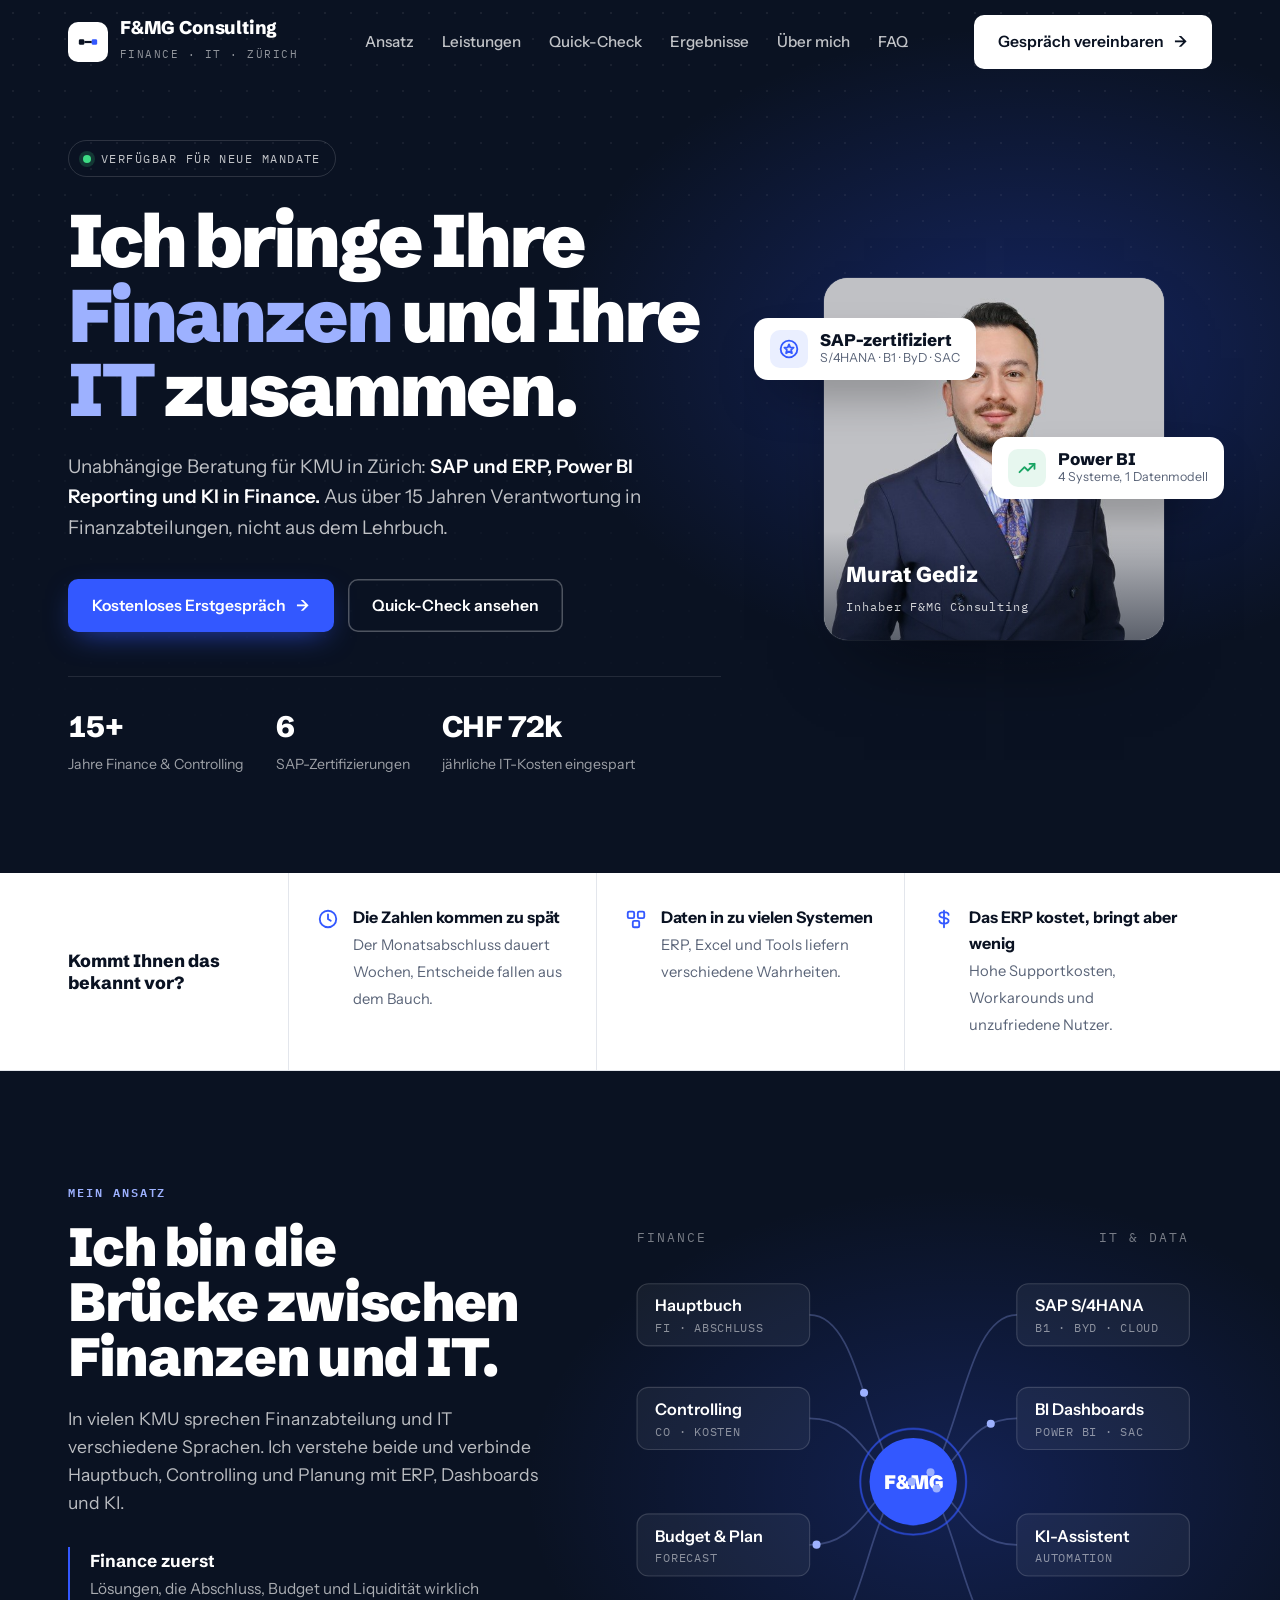
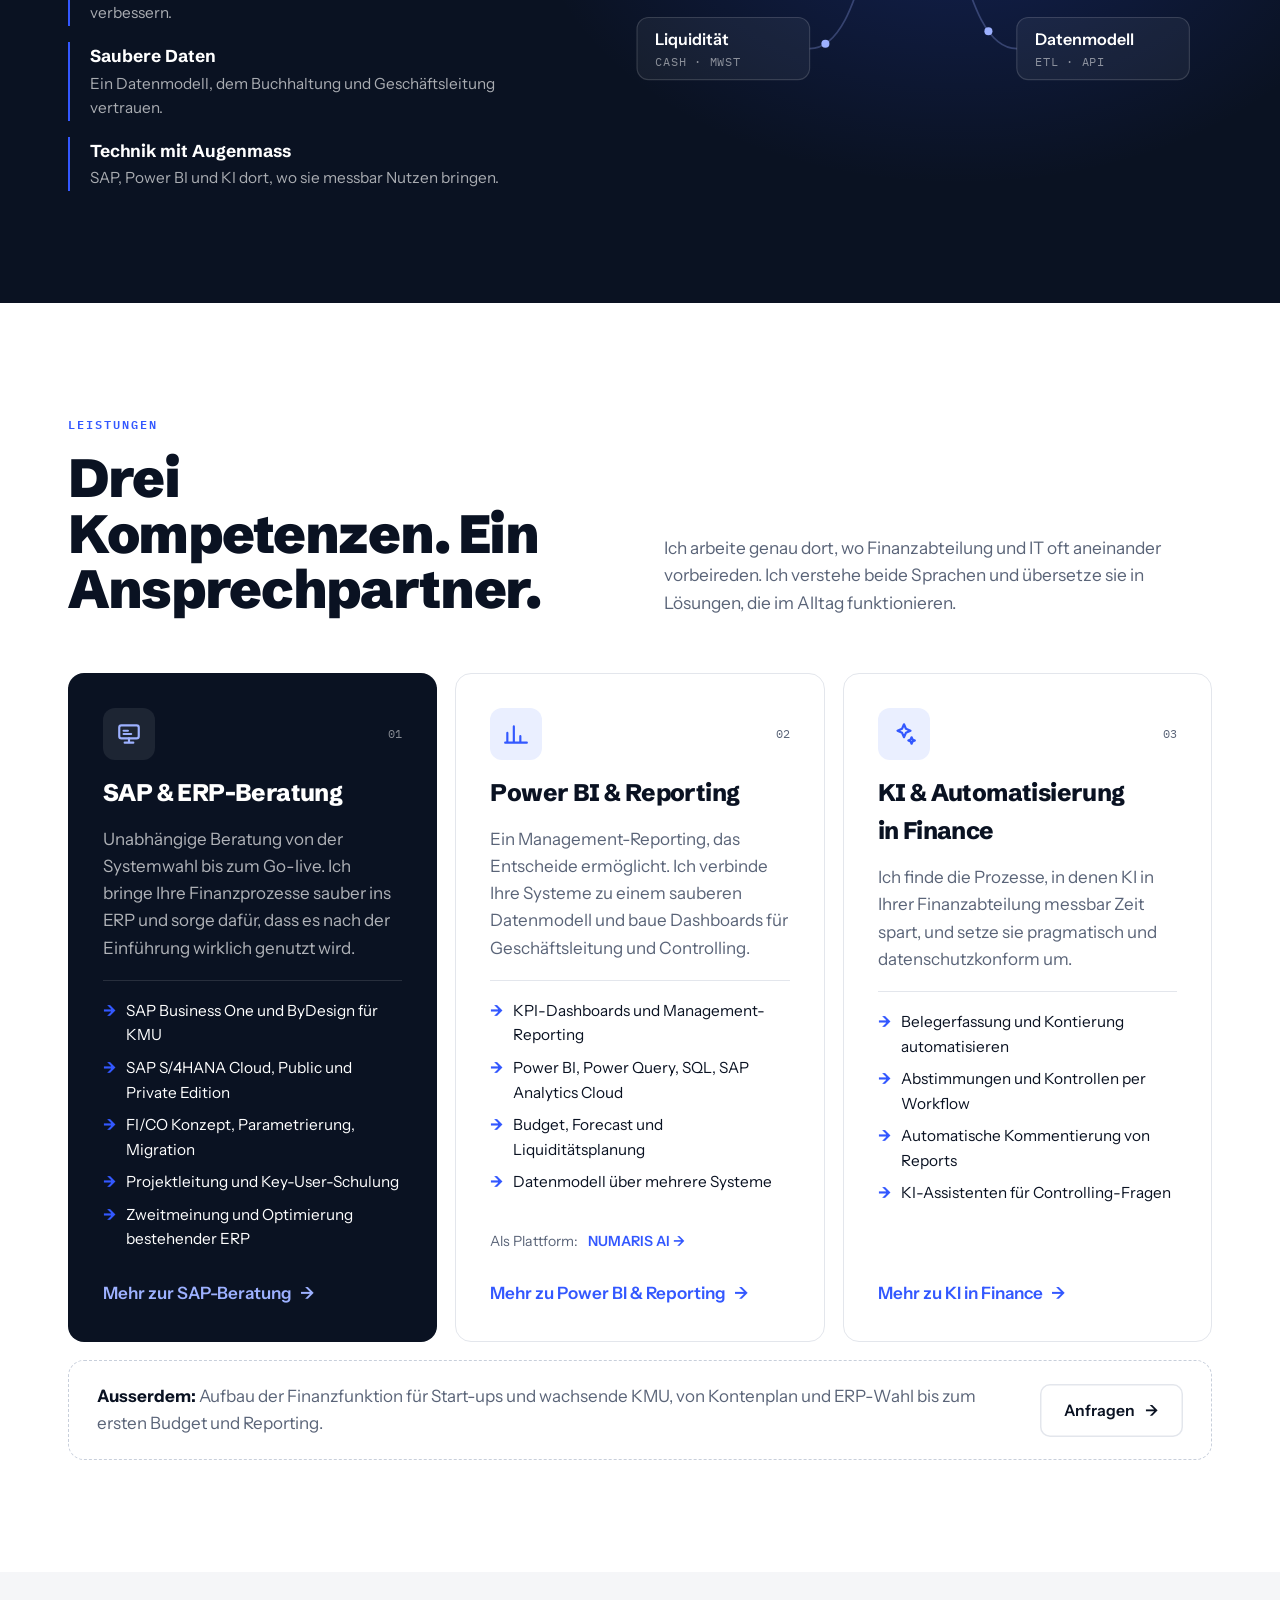
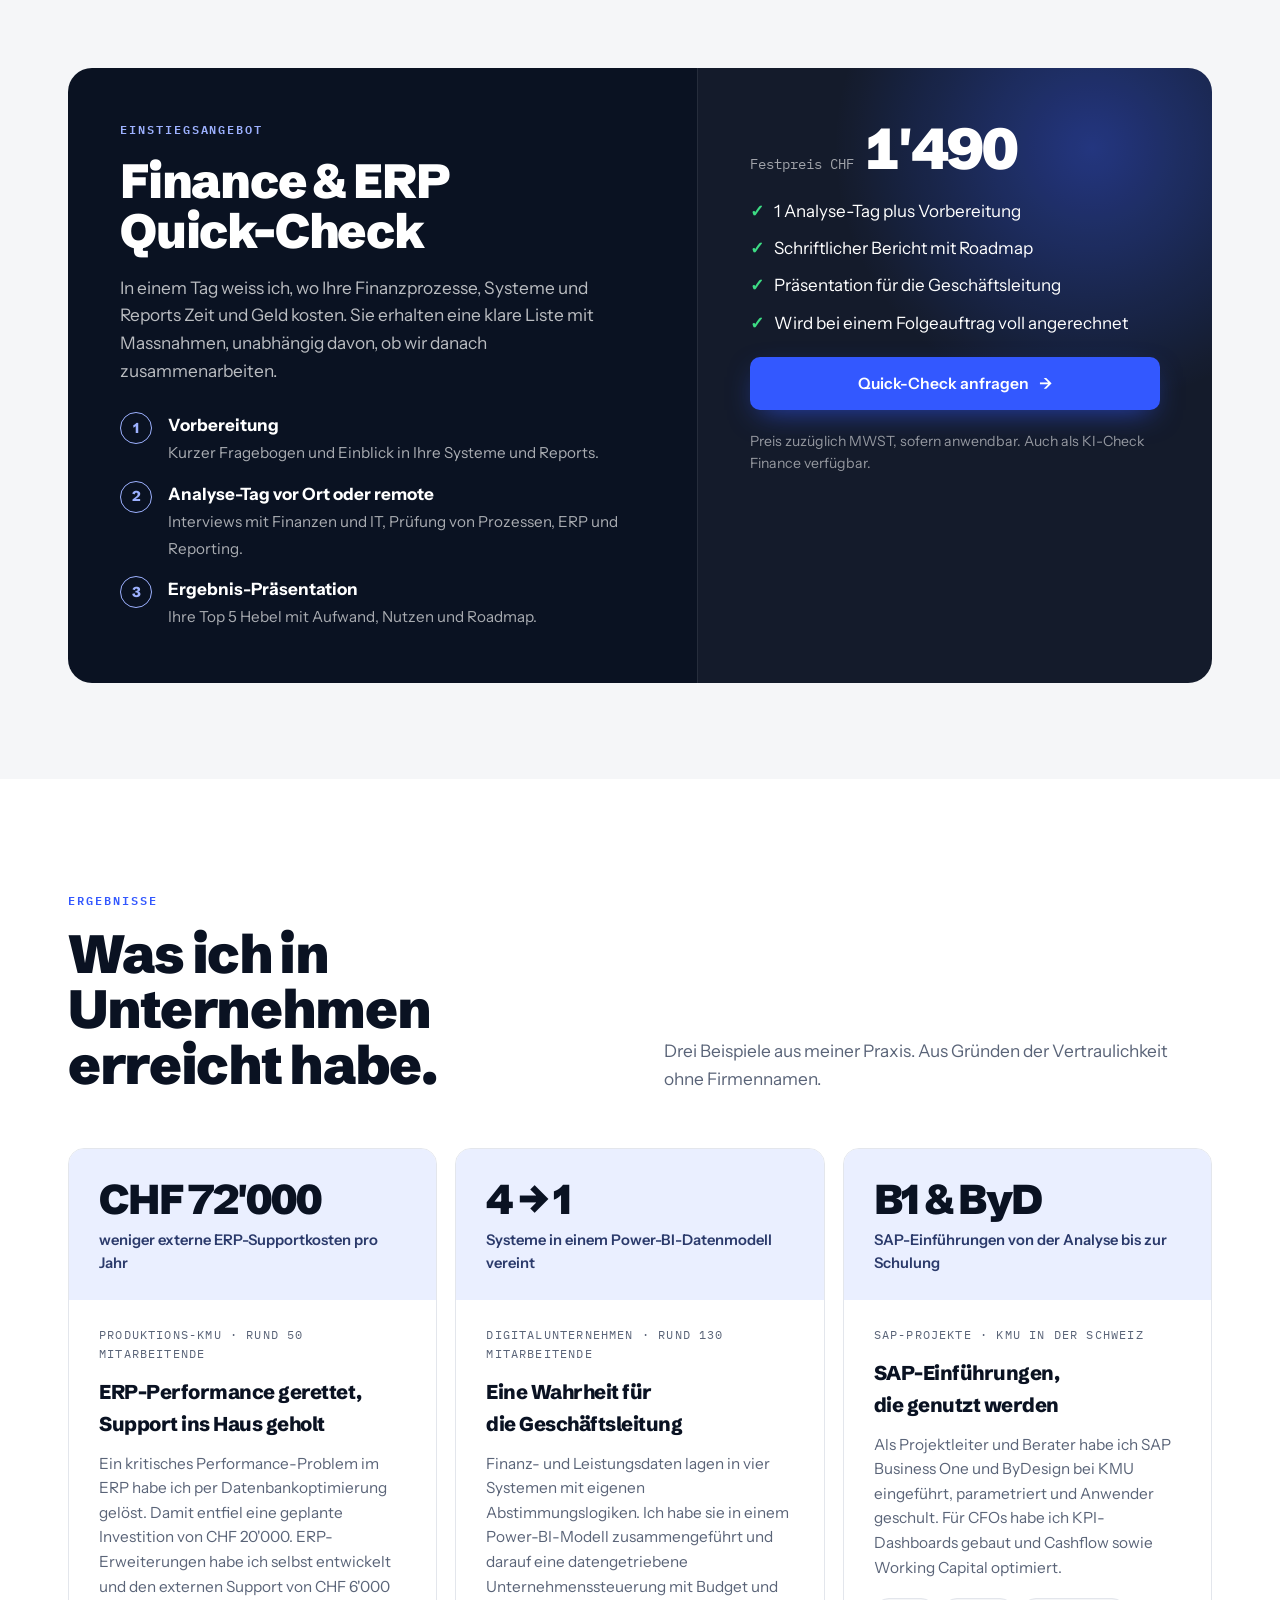
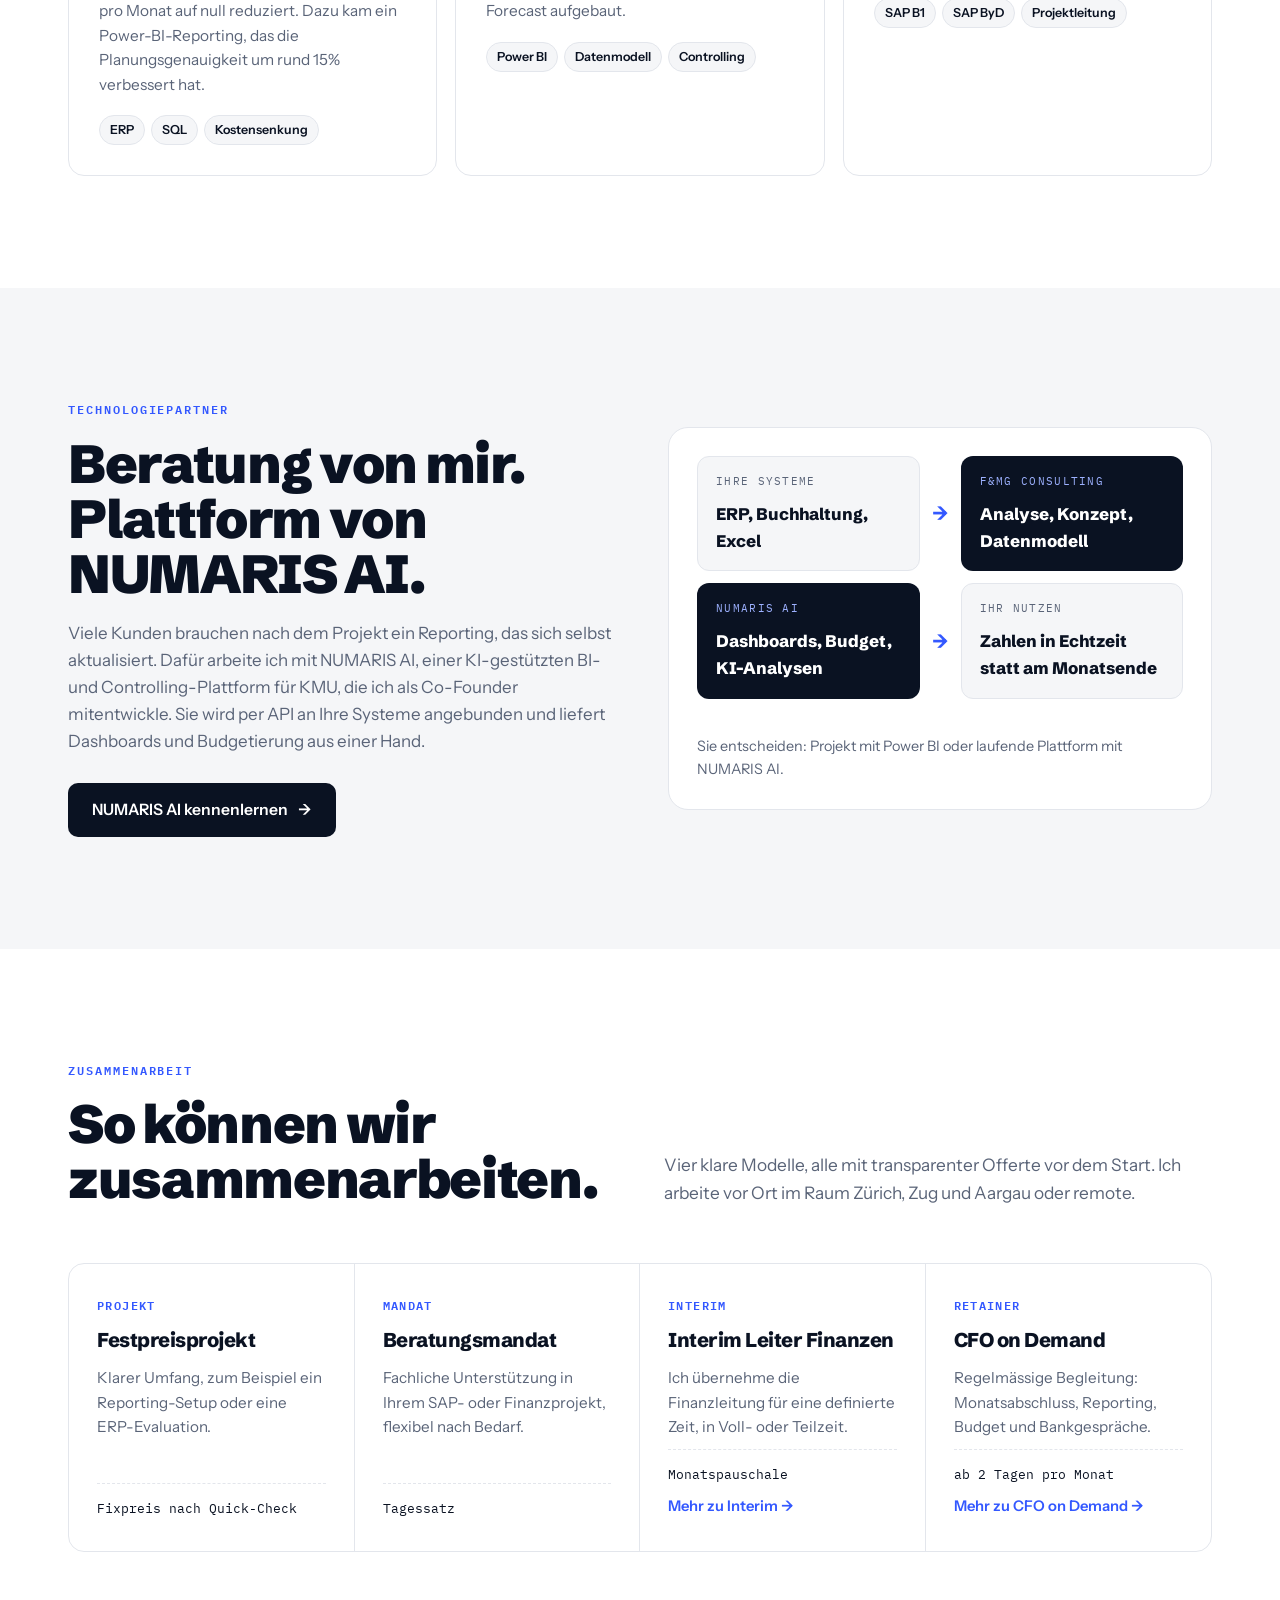
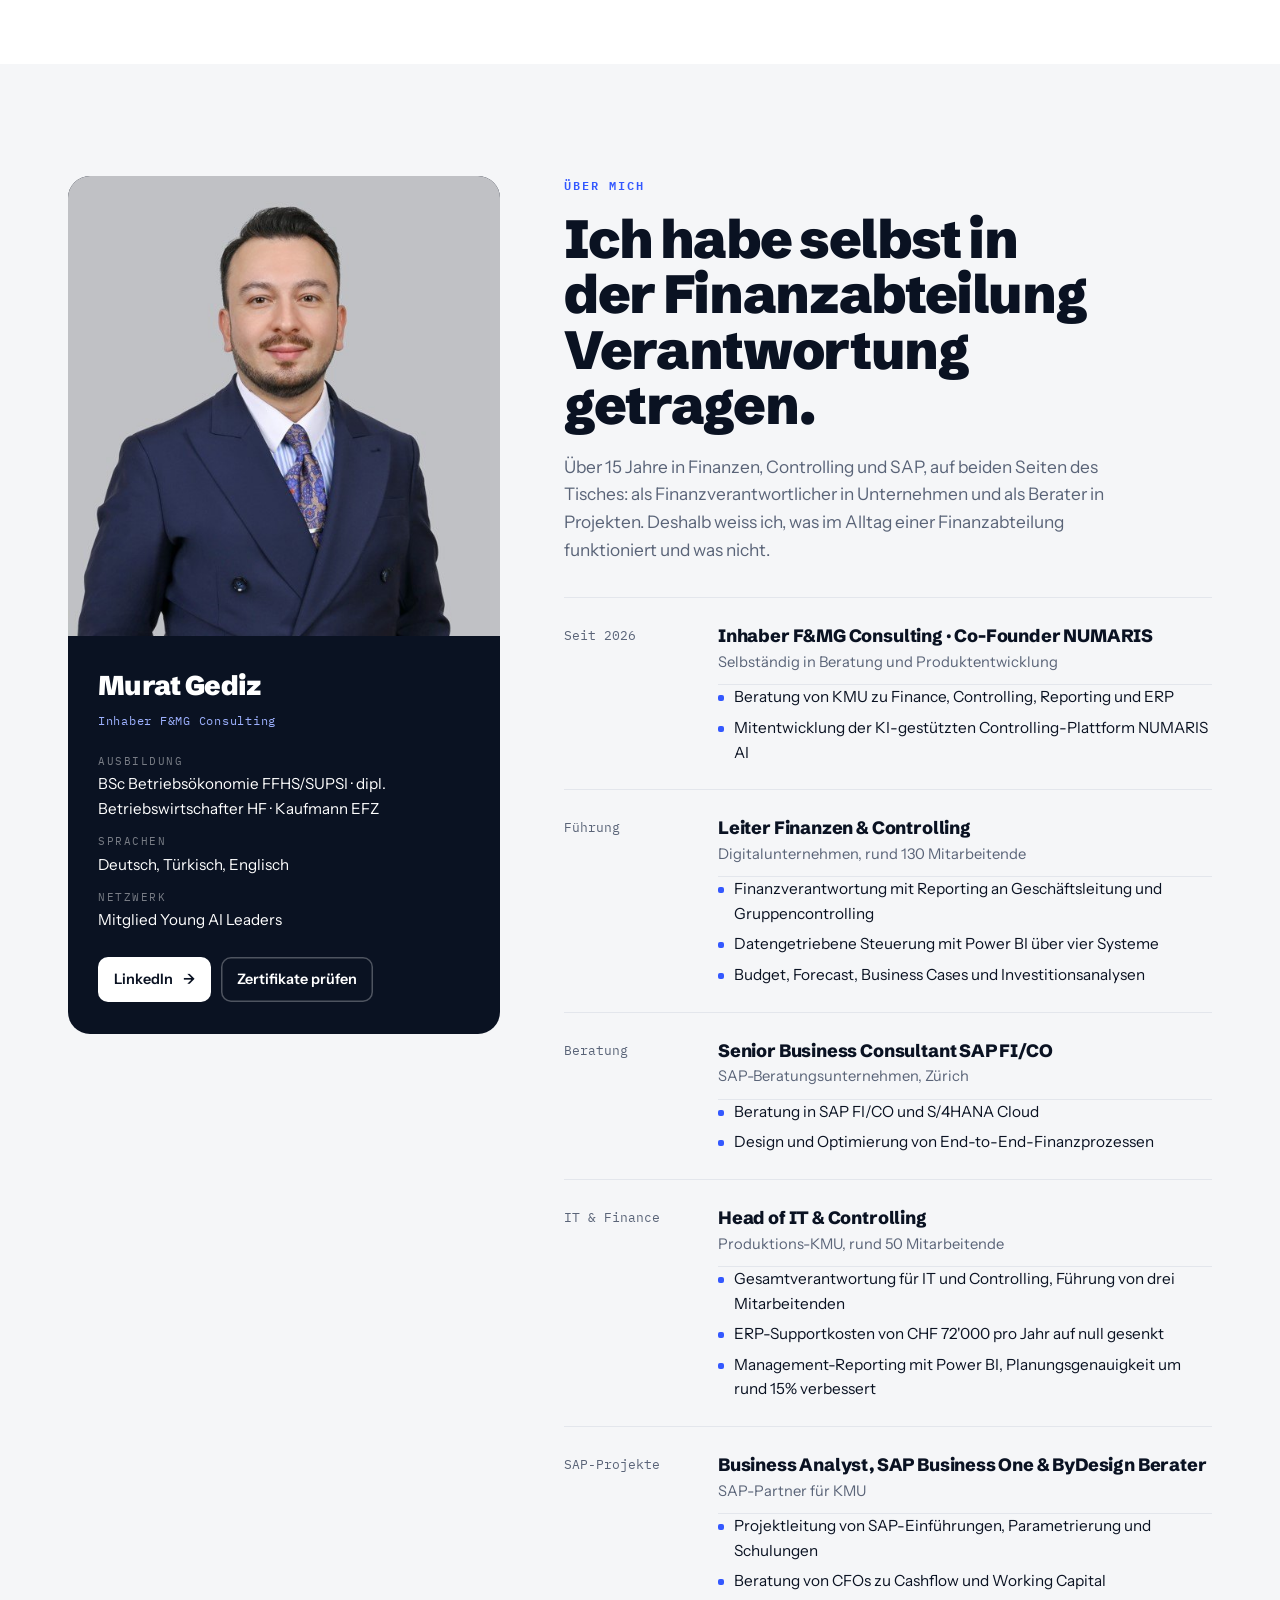
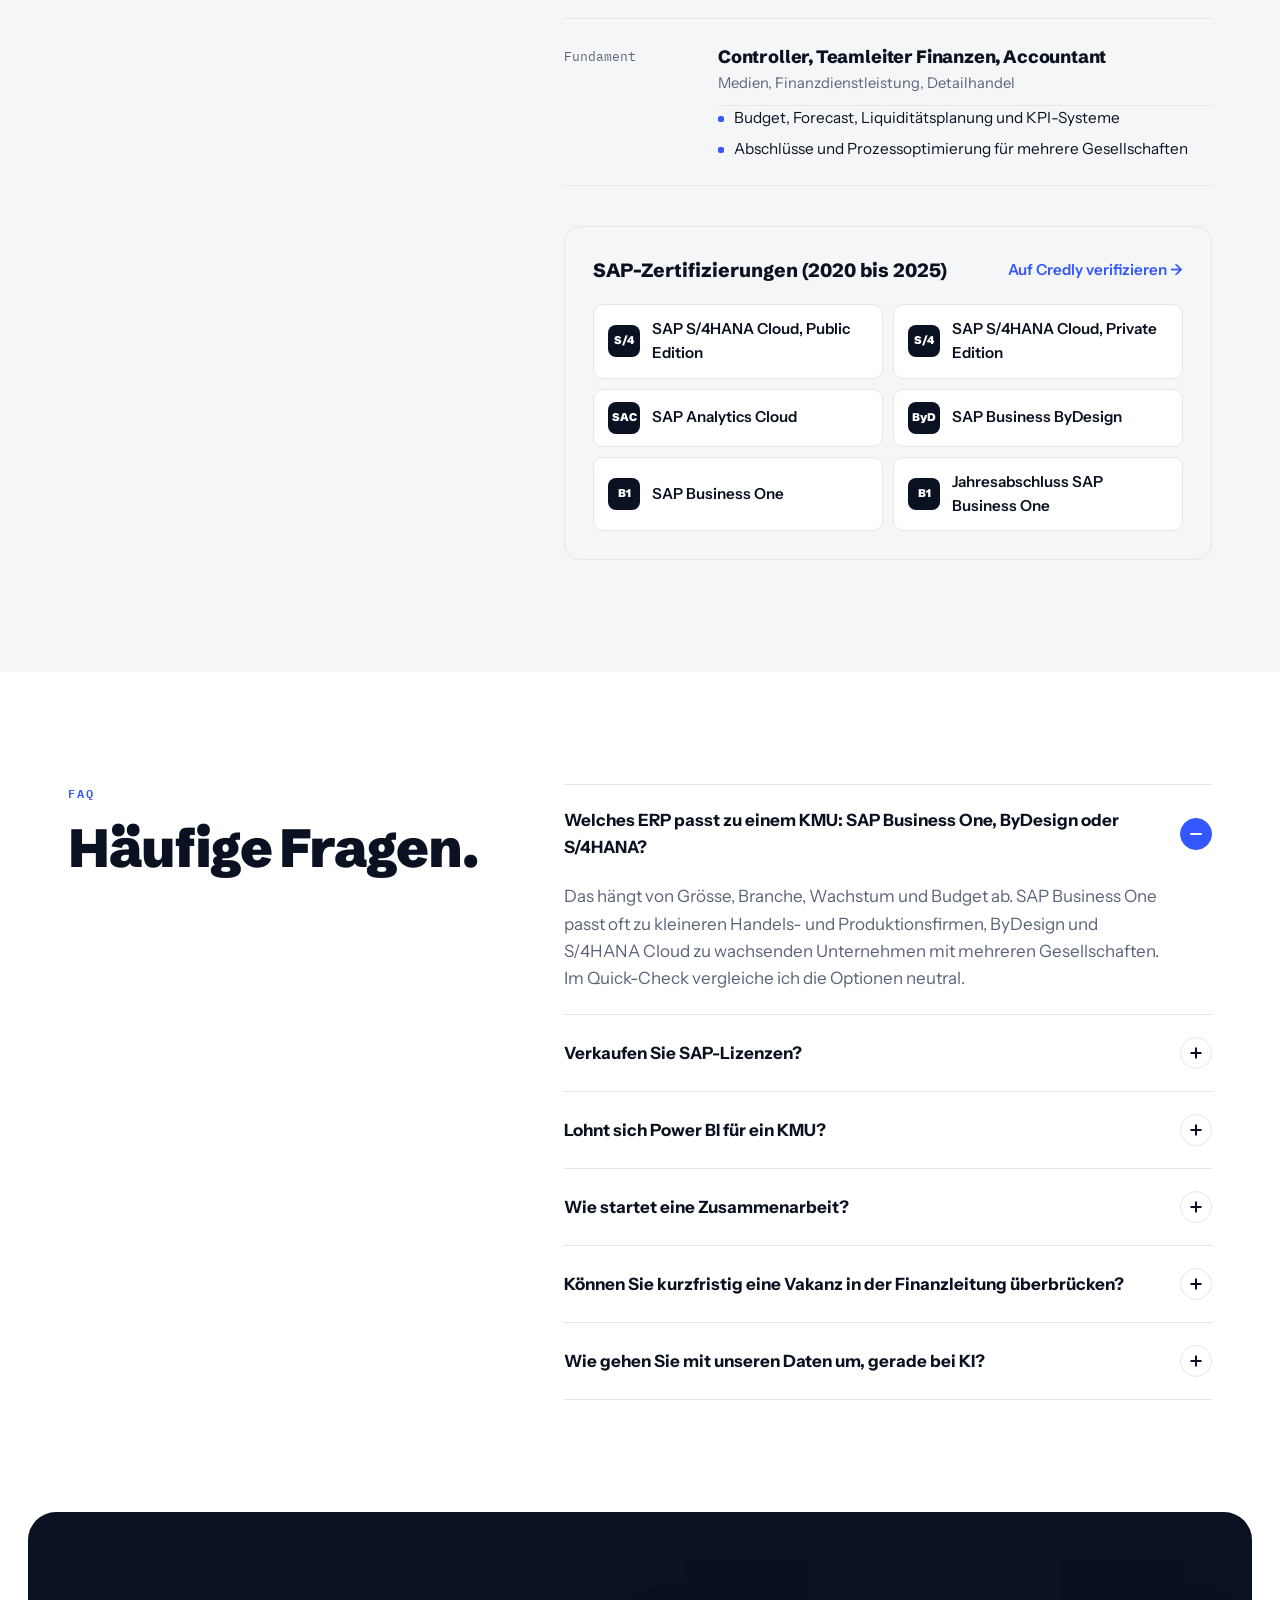
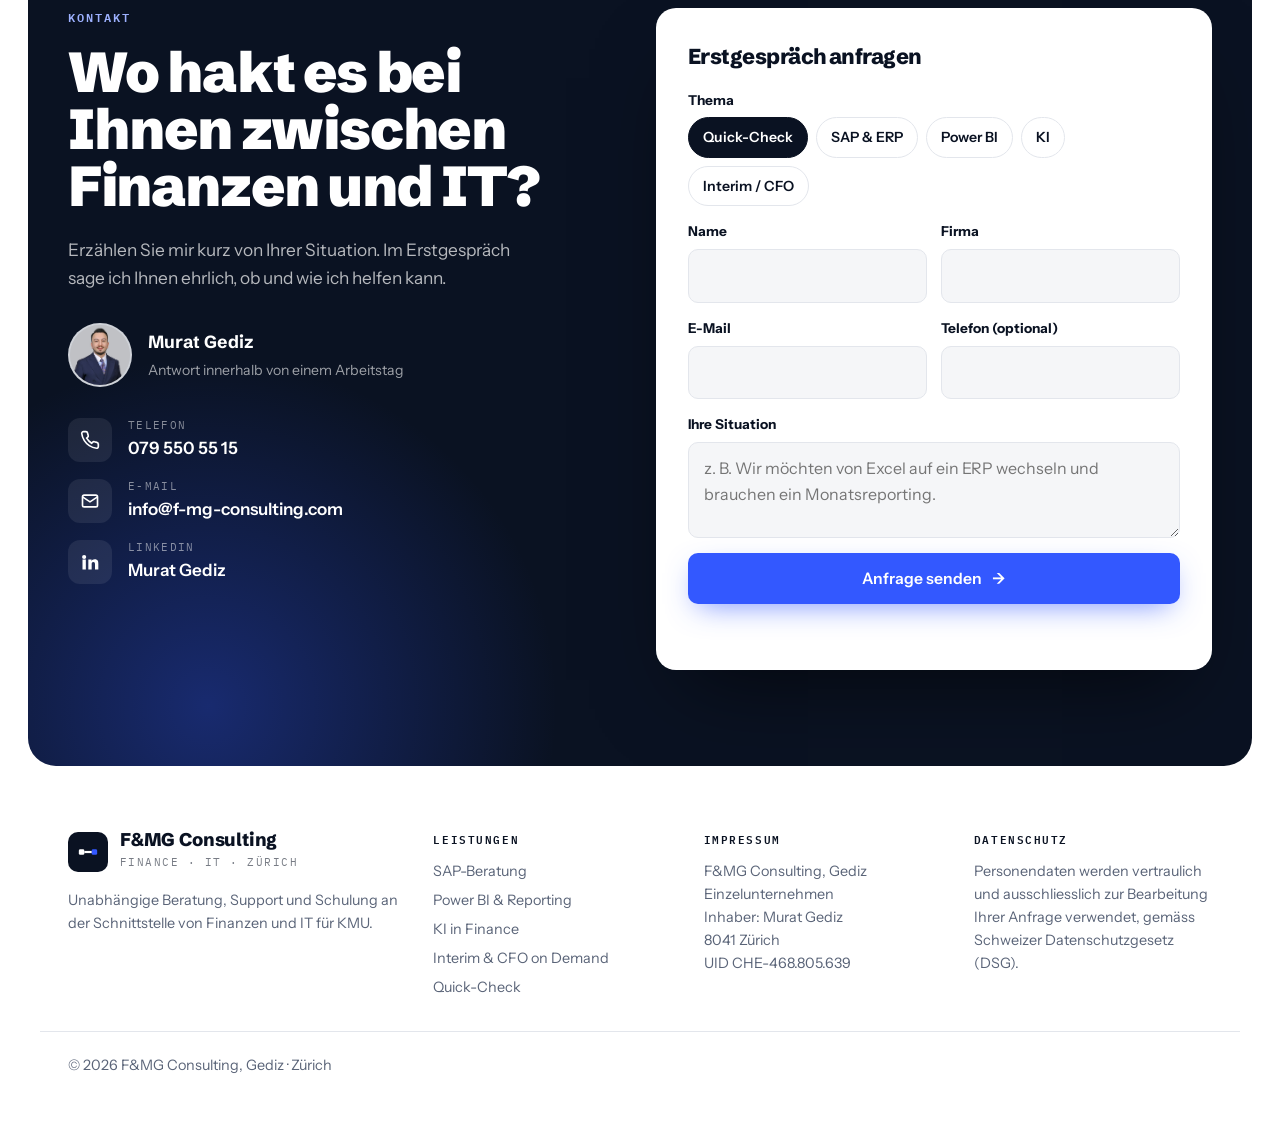
==== commit 68186f14: "aBrücken-Schema als Abschnitt wieder eingefügt" ====
--- a/index.html
+++ b/index.html
@@ -74,6 +74,7 @@
       <span><b>F&amp;MG Consulting</b><small>Finance · IT · Zürich</small></span>
     </a>
     <ul>
+      <li><a href="#ansatz">Ansatz</a></li>
       <li><a href="#leistungen">Leistungen</a></li>
       <li><a href="#quick-check">Quick-Check</a></li>
       <li><a href="#ergebnisse">Ergebnisse</a></li>
@@ -128,6 +129,56 @@
       <div class="p"><svg viewBox="0 0 24 24" fill="none" stroke="#3358ff" stroke-width="2" stroke-linecap="round"><path d="M12 3v18M17 7.5c0-1.9-2.2-3-5-3s-5 1.1-5 3 2.2 2.7 5 3.2 5 1.4 5 3.3-2.2 3-5 3-5-1.1-5-3"/></svg><div><b>Das ERP kostet, bringt aber wenig</b><span>Hohe Supportkosten, Workarounds und unzufriedene Nutzer.</span></div></div>
     </div>
   </div>
+
+
+  <section class="sec dark bridge-sec" id="ansatz">
+    <div class="wrap bridge-grid">
+      <div>
+        <span class="eyebrow">Mein Ansatz</span>
+        <h2>Ich bin die Brücke zwischen Finanzen und IT.</h2>
+        <p class="bl">In vielen KMU sprechen Finanzabteilung und IT verschiedene Sprachen. Ich verstehe beide und verbinde Hauptbuch, Controlling und Planung mit ERP, Dashboards und KI.</p>
+        <ul class="bpoints">
+          <li><b>Finance zuerst</b><span>Lösungen, die Abschluss, Budget und Liquidität wirklich verbessern.</span></li>
+          <li><b>Saubere Daten</b><span>Ein Datenmodell, dem Buchhaltung und Geschäftsleitung vertrauen.</span></li>
+          <li><b>Technik mit Augenmass</b><span>SAP, Power BI und KI dort, wo sie messbar Nutzen bringen.</span></li>
+        </ul>
+      </div>
+      <svg class="bridge" viewBox="0 0 520 470" role="img" aria-label="Schema: Finanzthemen links und IT-Systeme rechts, verbunden durch F&amp;MG Consulting in der Mitte">
+        <text class="col" x="20" y="22">FINANCE</text>
+        <text class="col" x="500" y="22" text-anchor="end">IT &amp; DATA</text>
+        <path id="w1" class="wire" d="M170 85 C 220 85, 220 230, 260 230"/>
+        <path id="w2" class="wire" d="M170 175 C 220 175, 220 230, 260 230"/>
+        <path id="w3" class="wire" d="M170 285 C 220 285, 220 230, 260 230"/>
+        <path id="w4" class="wire" d="M170 375 C 220 375, 220 230, 260 230"/>
+        <path id="w5" class="wire" d="M260 230 C 300 230, 300 85, 350 85"/>
+        <path id="w6" class="wire" d="M260 230 C 300 230, 300 175, 350 175"/>
+        <path id="w7" class="wire" d="M260 230 C 300 230, 300 285, 350 285"/>
+        <path id="w8" class="wire" d="M260 230 C 300 230, 300 375, 350 375"/>
+        <g class="node"><rect x="20" y="58" width="150" height="54" rx="10"/><text x="36" y="82">Hauptbuch</text><text class="s" x="36" y="100">FI · ABSCHLUSS</text></g>
+        <g class="node"><rect x="20" y="148" width="150" height="54" rx="10"/><text x="36" y="172">Controlling</text><text class="s" x="36" y="190">CO · KOSTEN</text></g>
+        <g class="node"><rect x="20" y="258" width="150" height="54" rx="10"/><text x="36" y="282">Budget &amp; Plan</text><text class="s" x="36" y="300">FORECAST</text></g>
+        <g class="node"><rect x="20" y="348" width="150" height="54" rx="10"/><text x="36" y="372">Liquidität</text><text class="s" x="36" y="390">CASH · MWST</text></g>
+        <g class="node"><rect x="350" y="58" width="150" height="54" rx="10"/><text x="366" y="82">SAP S/4HANA</text><text class="s" x="366" y="100">B1 · BYD · CLOUD</text></g>
+        <g class="node"><rect x="350" y="148" width="150" height="54" rx="10"/><text x="366" y="172">BI Dashboards</text><text class="s" x="366" y="190">POWER BI · SAC</text></g>
+        <g class="node"><rect x="350" y="258" width="150" height="54" rx="10"/><text x="366" y="282">KI-Assistent</text><text class="s" x="366" y="300">AUTOMATION</text></g>
+        <g class="node"><rect x="350" y="348" width="150" height="54" rx="10"/><text x="366" y="372">Datenmodell</text><text class="s" x="366" y="390">ETL · API</text></g>
+        <g class="hub">
+          <circle class="ring ringanim" cx="260" cy="230" r="46" stroke-width="2"/>
+          <circle class="ring" cx="260" cy="230" r="46" stroke-width="1"/>
+          <circle class="o" cx="260" cy="230" r="38"/>
+          <text x="260" y="236" text-anchor="middle">F&amp;MG</text>
+        </g>
+        <circle class="pulse" r="3.5"><animateMotion dur="2.6s" repeatCount="indefinite"><mpath href="#w1"/></animateMotion></circle>
+        <circle class="pulse" r="3.5"><animateMotion dur="3.1s" begin="0.6s" repeatCount="indefinite"><mpath href="#w3"/></animateMotion></circle>
+        <circle class="pulse" r="3.5"><animateMotion dur="2.8s" begin="1.1s" repeatCount="indefinite"><mpath href="#w2"/></animateMotion></circle>
+        <circle class="pulse" r="3.5"><animateMotion dur="3.3s" begin="0.3s" repeatCount="indefinite"><mpath href="#w4"/></animateMotion></circle>
+        <circle class="pulse" r="3.5"><animateMotion dur="2.7s" begin="0.9s" repeatCount="indefinite"><mpath href="#w5"/></animateMotion></circle>
+        <circle class="pulse" r="3.5"><animateMotion dur="3s" begin="1.5s" repeatCount="indefinite"><mpath href="#w6"/></animateMotion></circle>
+        <circle class="pulse" r="3.5"><animateMotion dur="2.9s" begin="0.4s" repeatCount="indefinite"><mpath href="#w7"/></animateMotion></circle>
+        <circle class="pulse" r="3.5"><animateMotion dur="3.2s" begin="1.2s" repeatCount="indefinite"><mpath href="#w8"/></animateMotion></circle>
+      </svg>
+    </div>
+  </section>
 
   <section class="sec" id="leistungen">
     <div class="wrap">
@@ -408,6 +459,11 @@
 
 <script>
 (function () {
+  try {
+    if (window.matchMedia && window.matchMedia("(prefers-reduced-motion: reduce)").matches) {
+      var b = document.querySelector(".bridge"); if (b && b.pauseAnimations) b.pauseAnimations();
+    }
+  } catch (e) {}
   var f = document.getElementById('form'), msg = document.getElementById('msg');
   f.addEventListener('submit', function (ev) {
     ev.preventDefault();
--- a/styles.css
+++ b/styles.css
@@ -297,6 +297,32 @@
 footer .brand { color: var(--text); }
 footer .brand .m { background: var(--ink); }
 .legal { margin-top: 32px; padding-top: 22px; border-top: 1px solid var(--line); }
+
+
+/* Brücken-Schema */
+.bridge-sec { position: relative; overflow: hidden; }
+.bridge-sec::before { content: ""; position: absolute; inset: 0; background: radial-gradient(700px 480px at 75% 50%, rgba(51,88,255,0.22), transparent 62%); pointer-events: none; }
+.bridge-grid { position: relative; display: grid; grid-template-columns: 0.9fr 1.1fr; gap: 56px; align-items: center; }
+@media (max-width: 960px) { .bridge-grid { grid-template-columns: 1fr; gap: 36px; } }
+.bridge-sec h2 { color: #fff; }
+.bridge-sec .bl { color: rgba(255,255,255,0.72); font-size: 1.1rem; margin-top: 20px; max-width: 30em; }
+.bpoints { list-style: none; margin: 30px 0 0; padding: 0; display: grid; gap: 16px; }
+.bpoints li { display: grid; gap: 2px; padding-left: 20px; border-left: 2px solid var(--accent); }
+.bpoints b { font-family: var(--font-display); font-size: 1.08rem; }
+.bpoints span { color: rgba(255,255,255,0.65); font-size: 0.96rem; }
+.bridge { width: 100%; height: auto; display: block; }
+.bridge .node rect { fill: rgba(255,255,255,0.05); stroke: rgba(255,255,255,0.16); transition: fill .25s, stroke .25s; }
+.bridge .node:hover rect { fill: rgba(51,88,255,0.18); stroke: var(--accent-2); }
+.bridge .node text { fill: #fff; font-family: var(--font-body); font-size: 14px; font-weight: 600; }
+.bridge .node text.s { fill: rgba(255,255,255,0.5); font-family: var(--font-mono); font-size: 10.5px; font-weight: 400; letter-spacing: 0.06em; }
+.bridge .col { fill: rgba(255,255,255,0.45); font-family: var(--font-mono); font-size: 11px; letter-spacing: 0.16em; }
+.bridge .wire { fill: none; stroke: rgba(157,177,255,0.28); stroke-width: 1.5; }
+.bridge .hub circle.o { fill: var(--accent); }
+.bridge .hub circle.ring { fill: none; stroke: rgba(51,88,255,0.45); }
+.bridge .hub text { fill: #fff; font-family: var(--font-display); font-weight: 900; font-size: 17px; }
+.bridge .pulse { fill: #9db1ff; }
+.ringanim { transform-origin: 260px 230px; animation: ring 3.2s ease-out infinite; }
+@keyframes ring { 0% { transform: scale(0.85); opacity: 0.9; } 100% { transform: scale(1.5); opacity: 0; } }
 
 @media (prefers-reduced-motion: reduce) {
   *, *::before, *::after { animation: none !important; transition: none !important; }
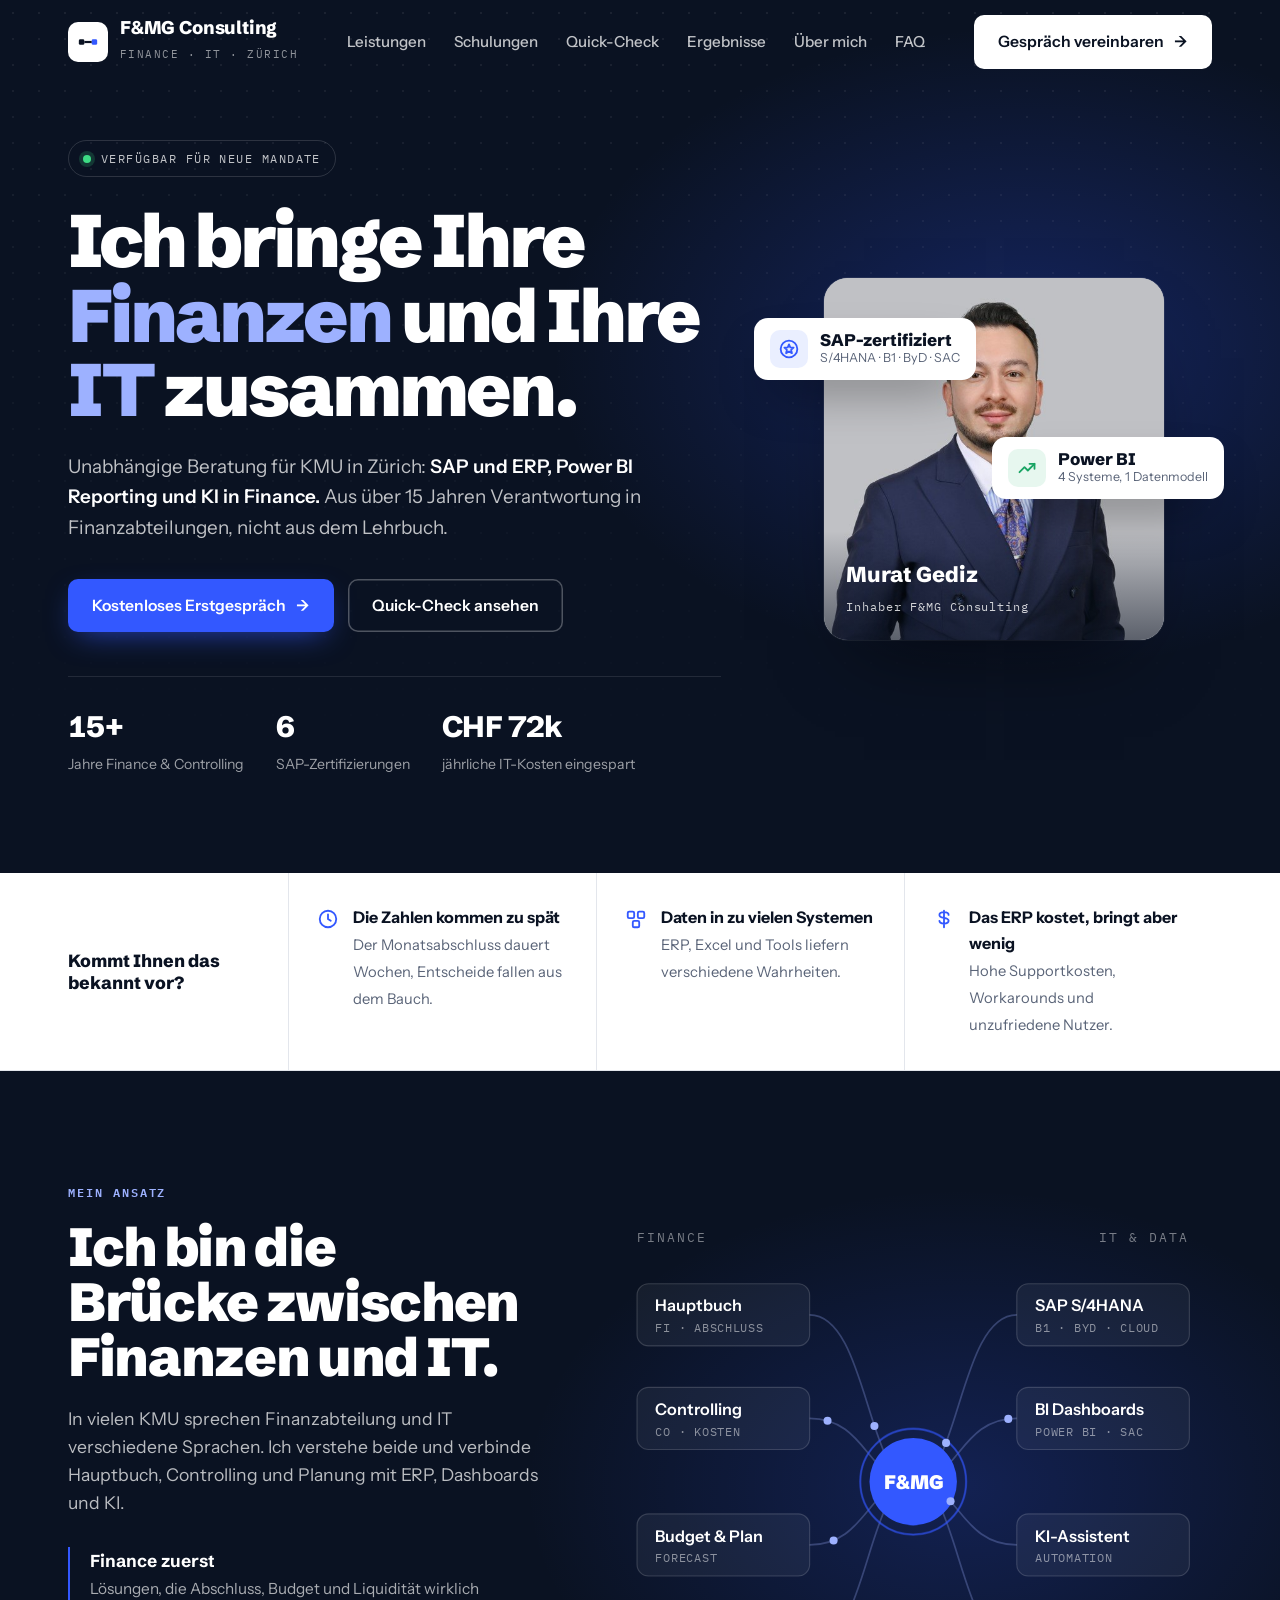
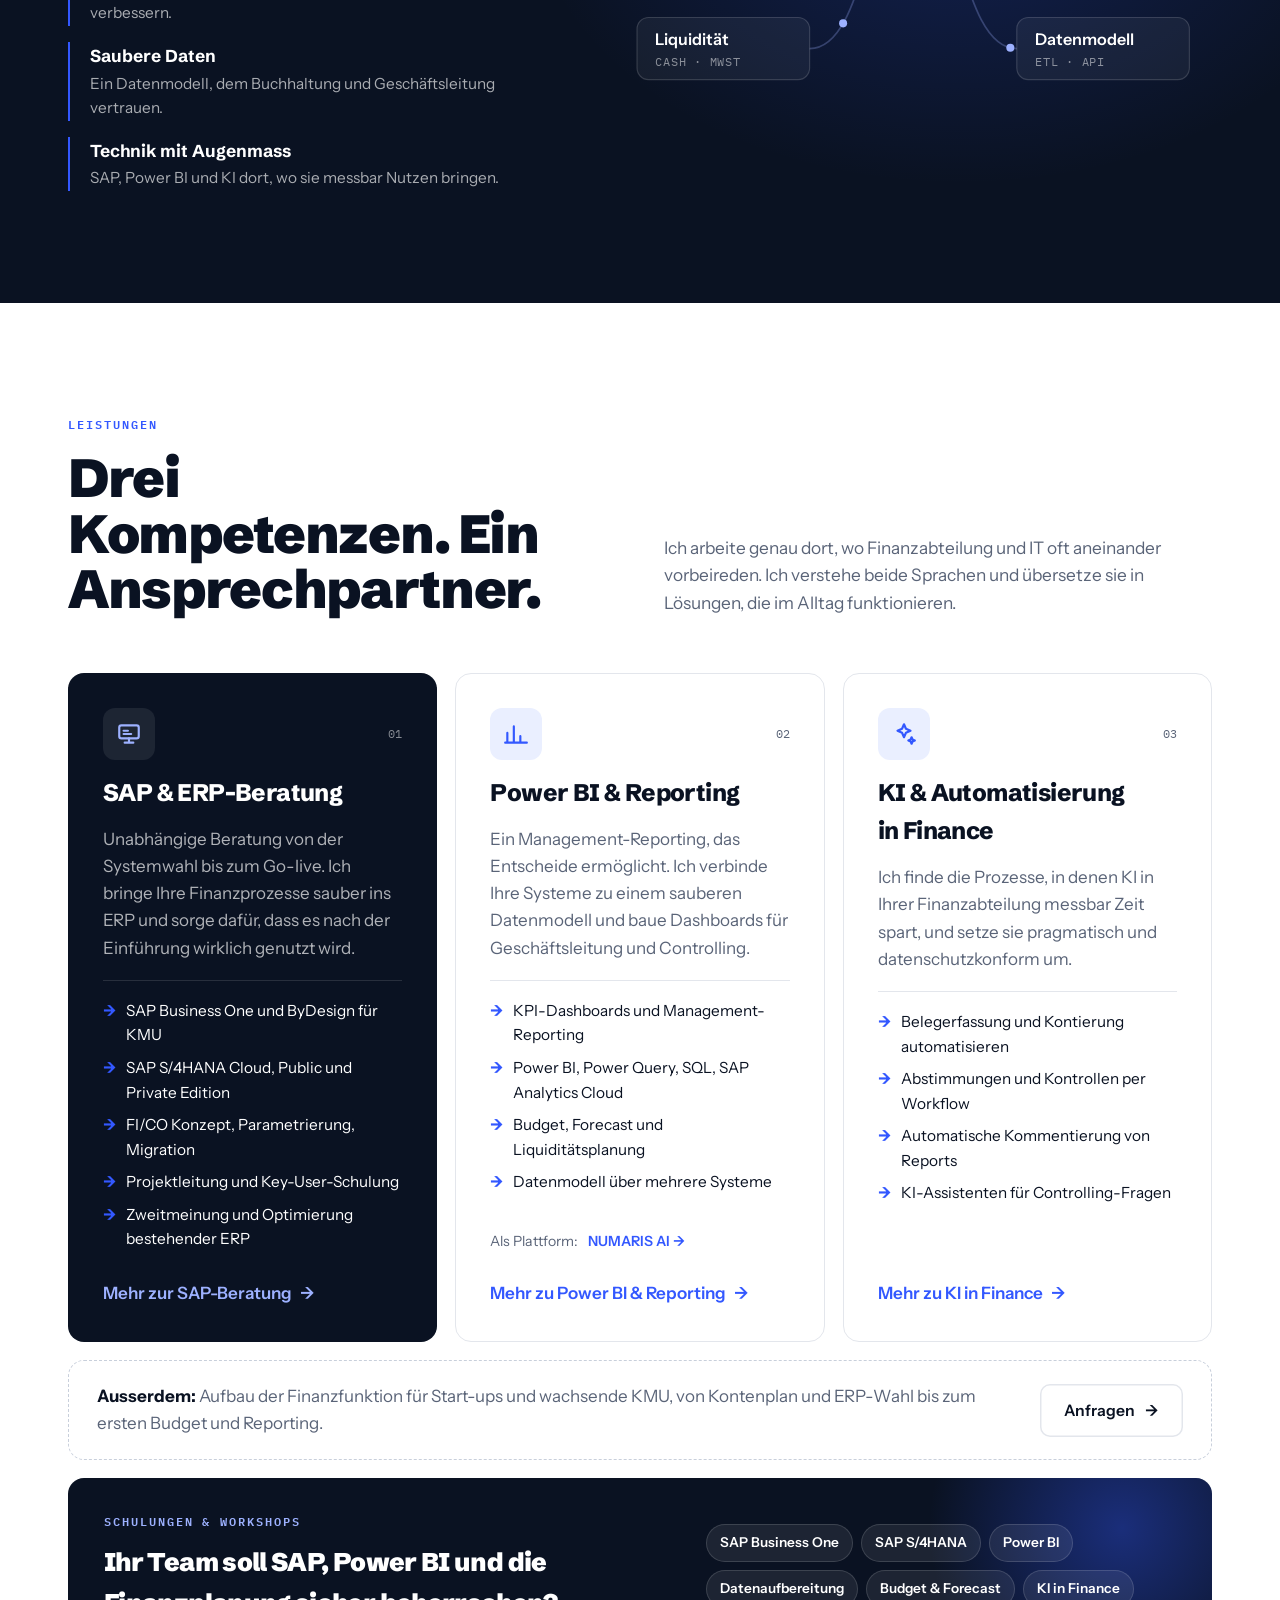
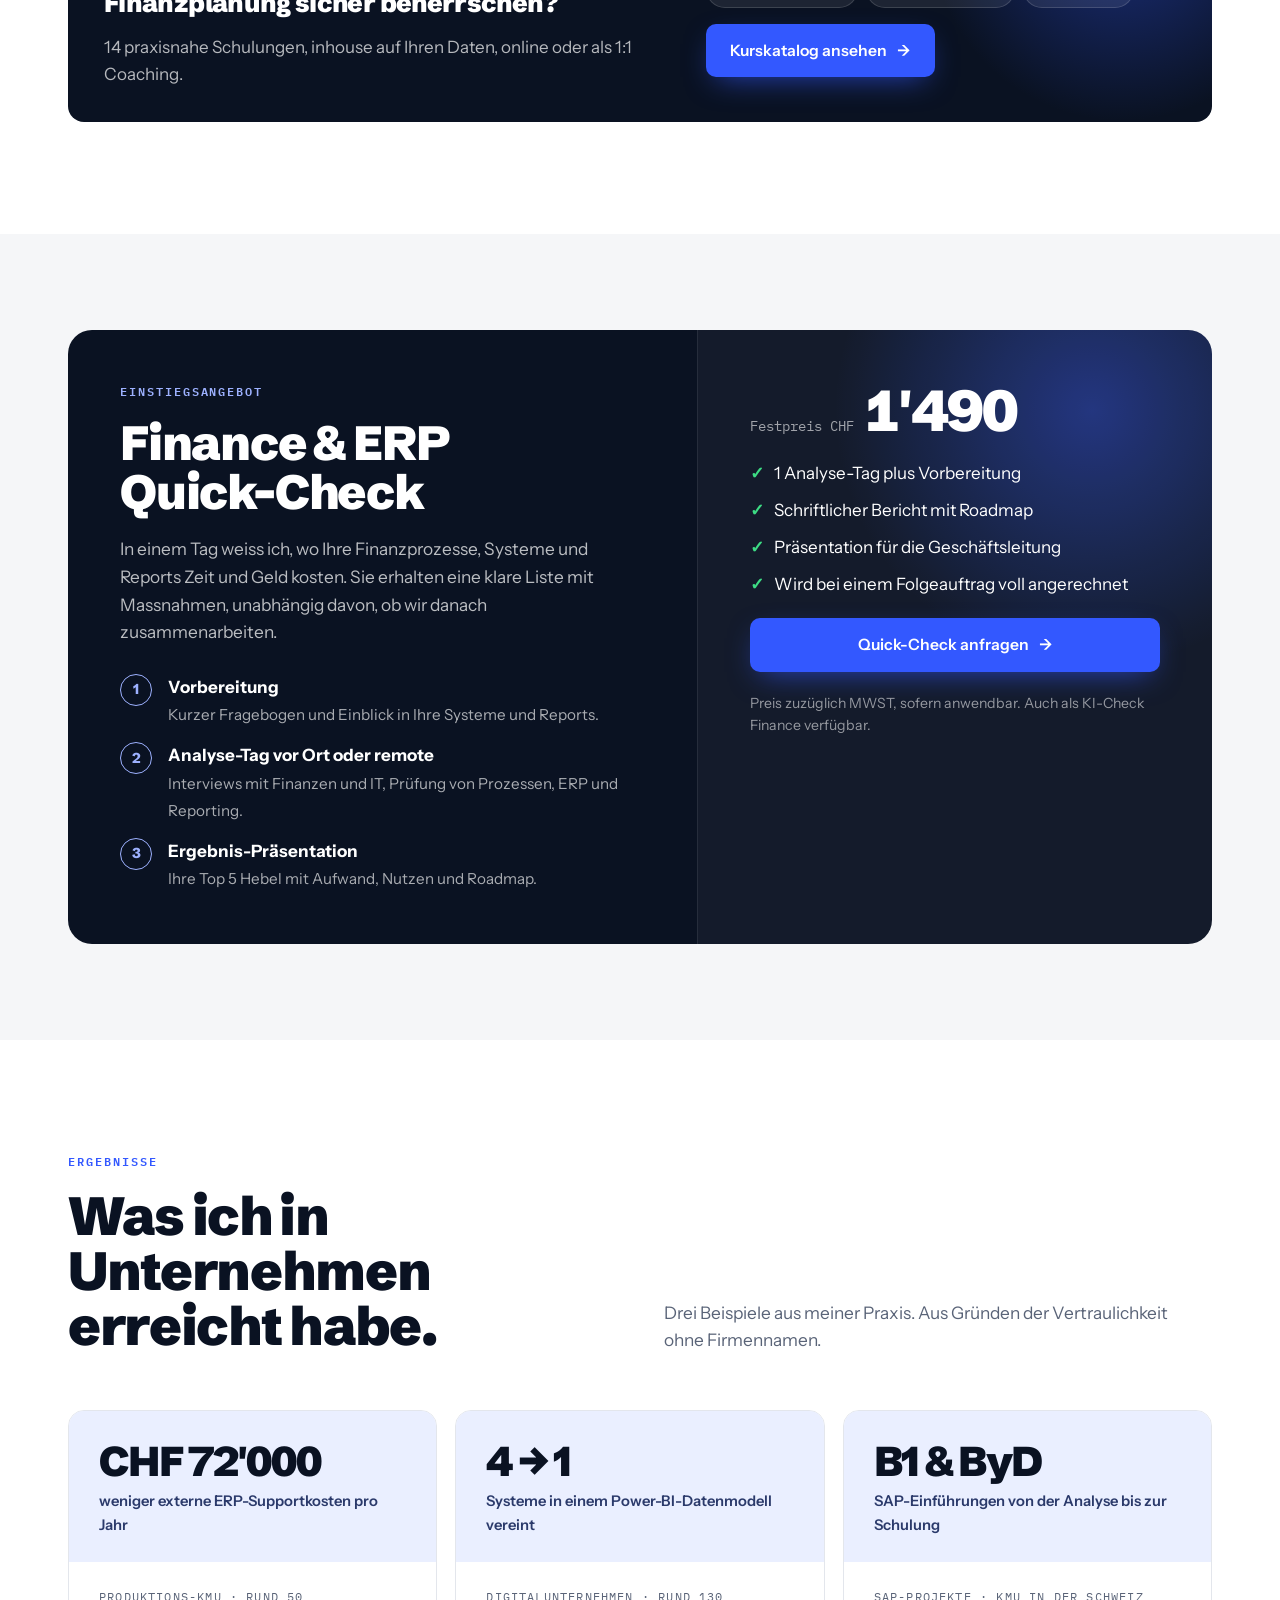
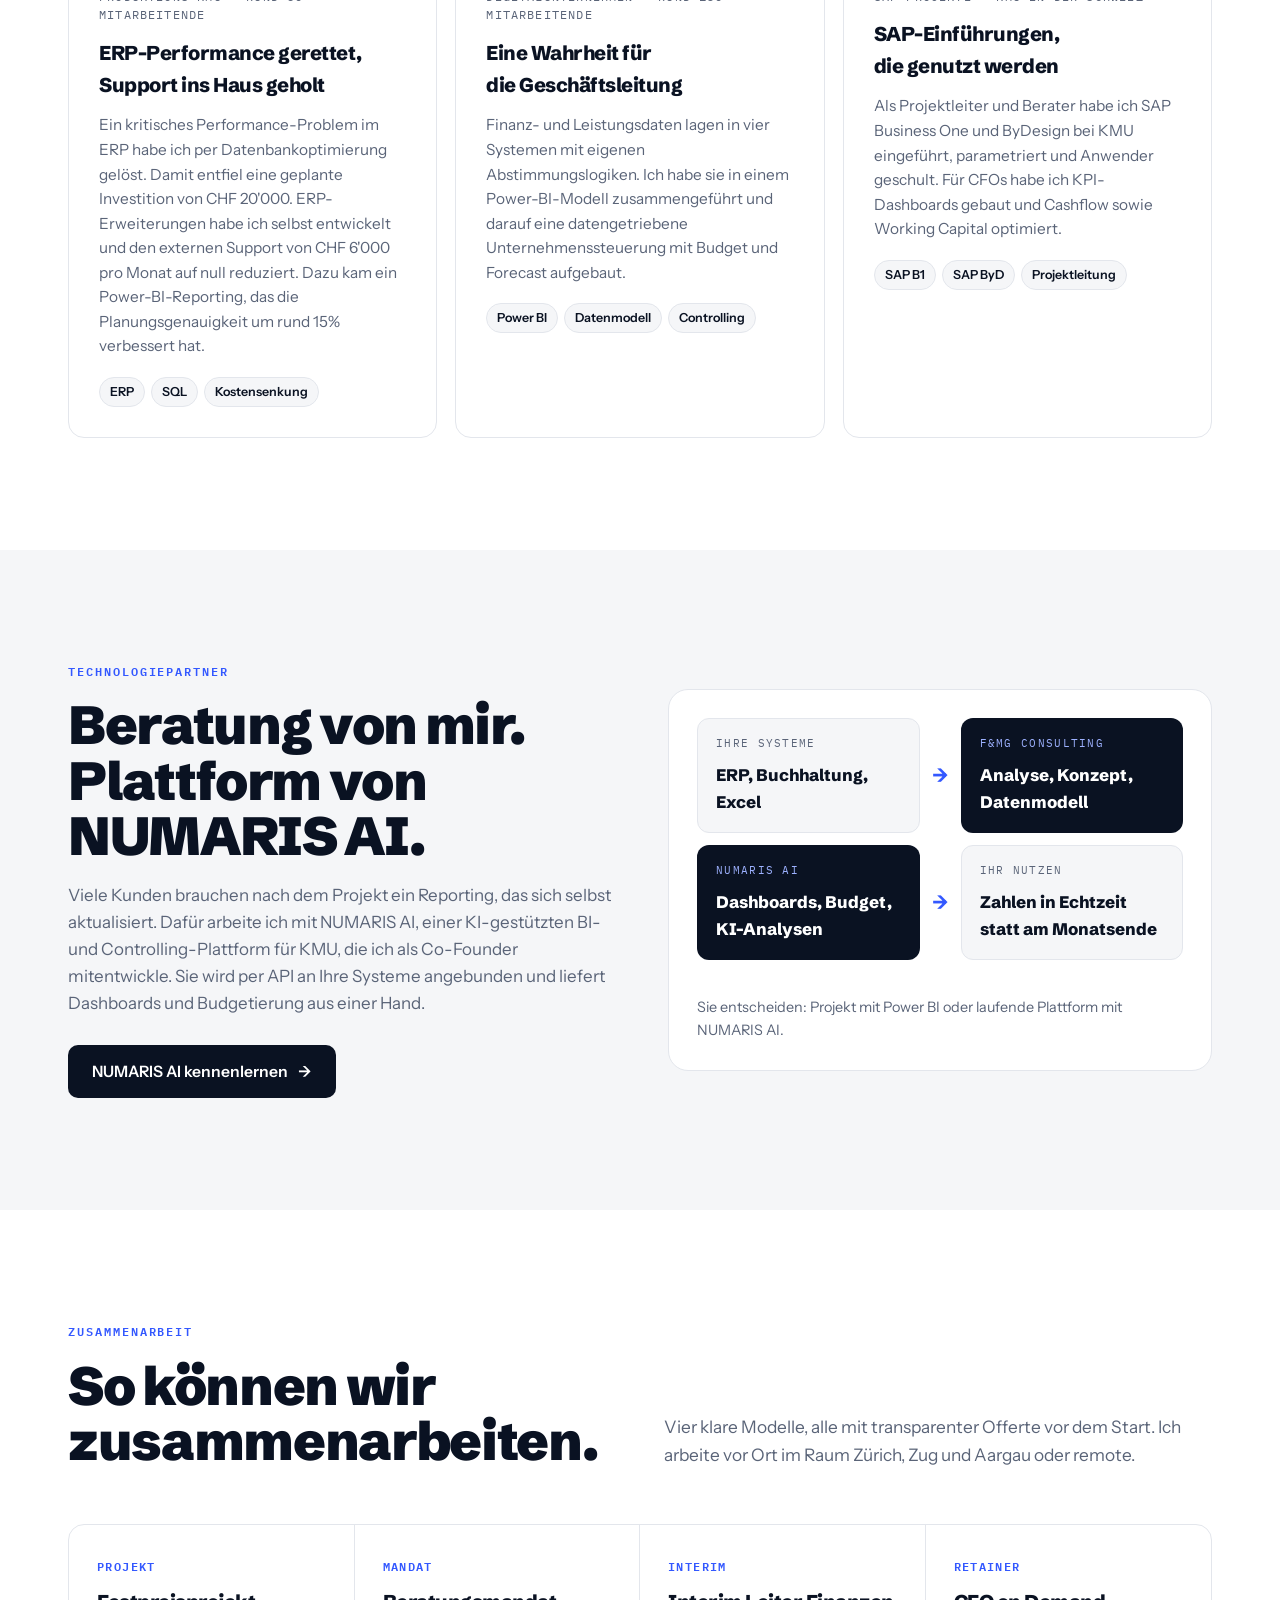
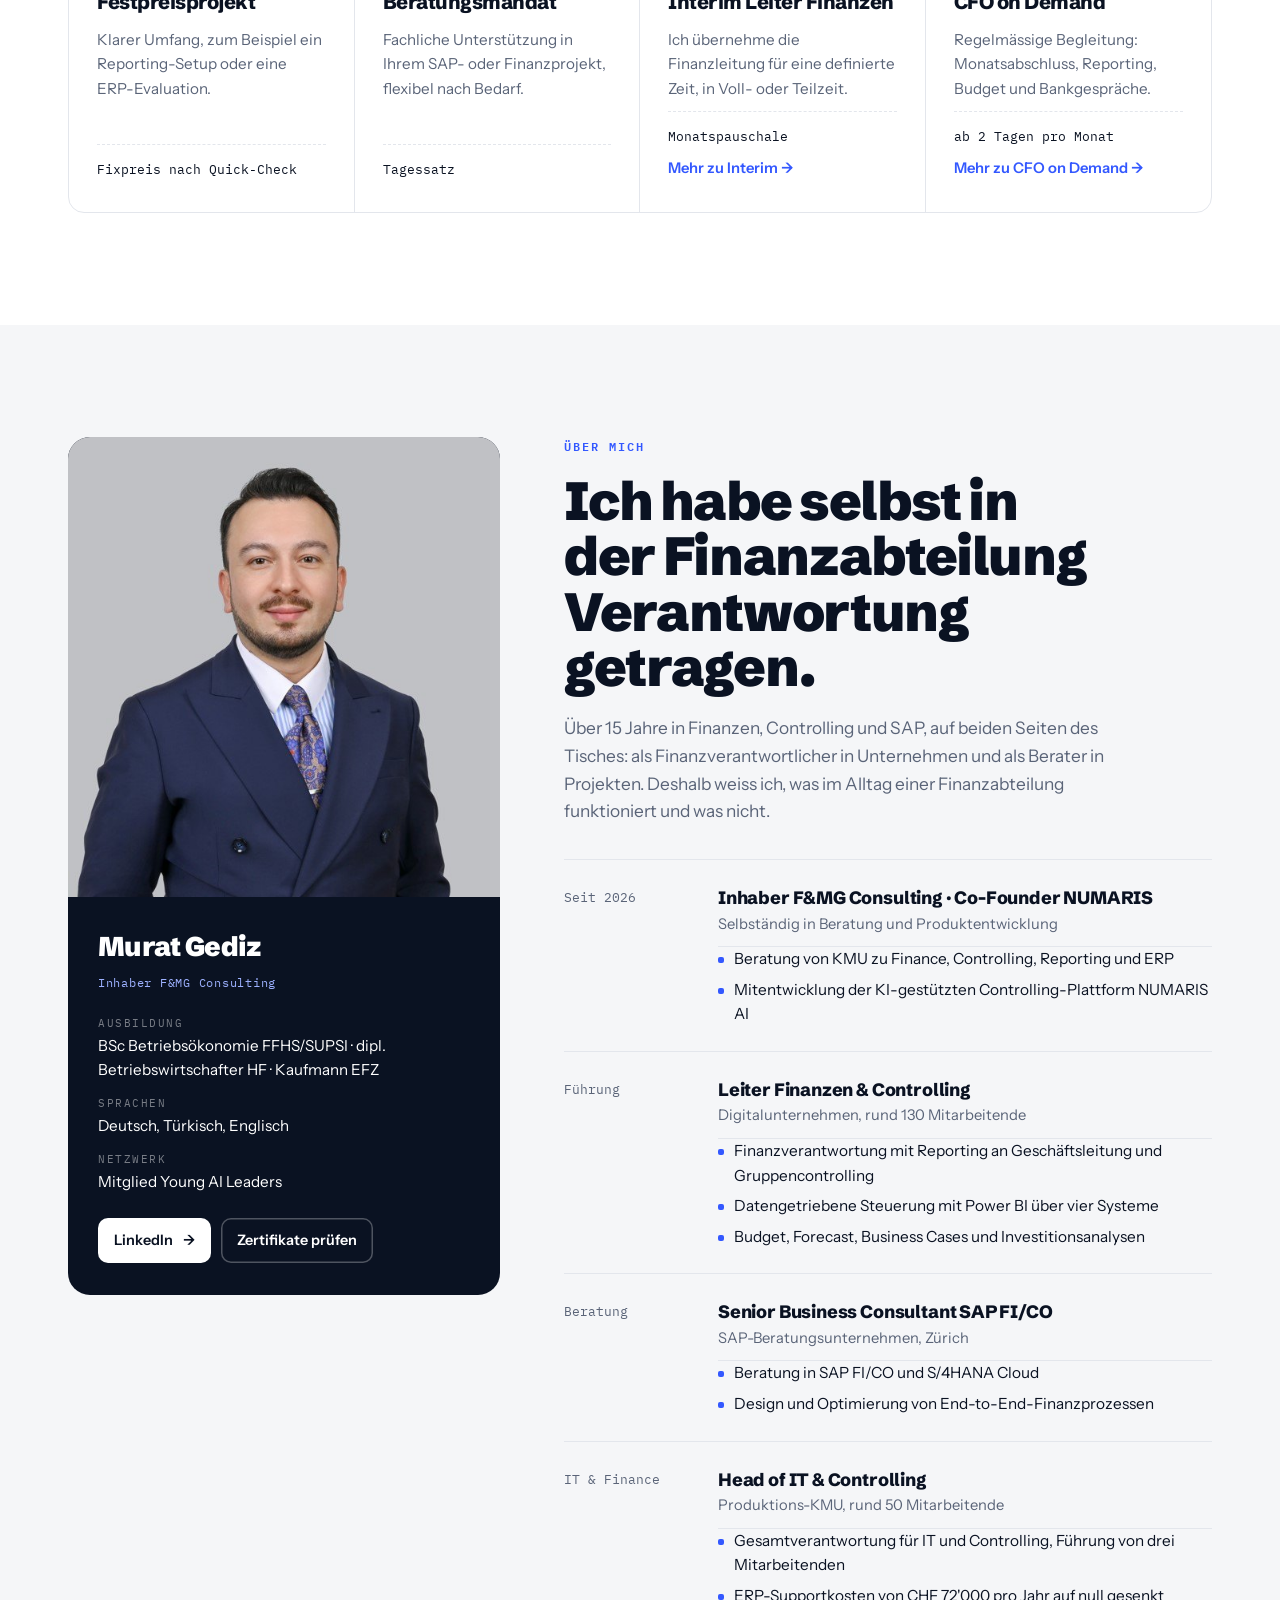
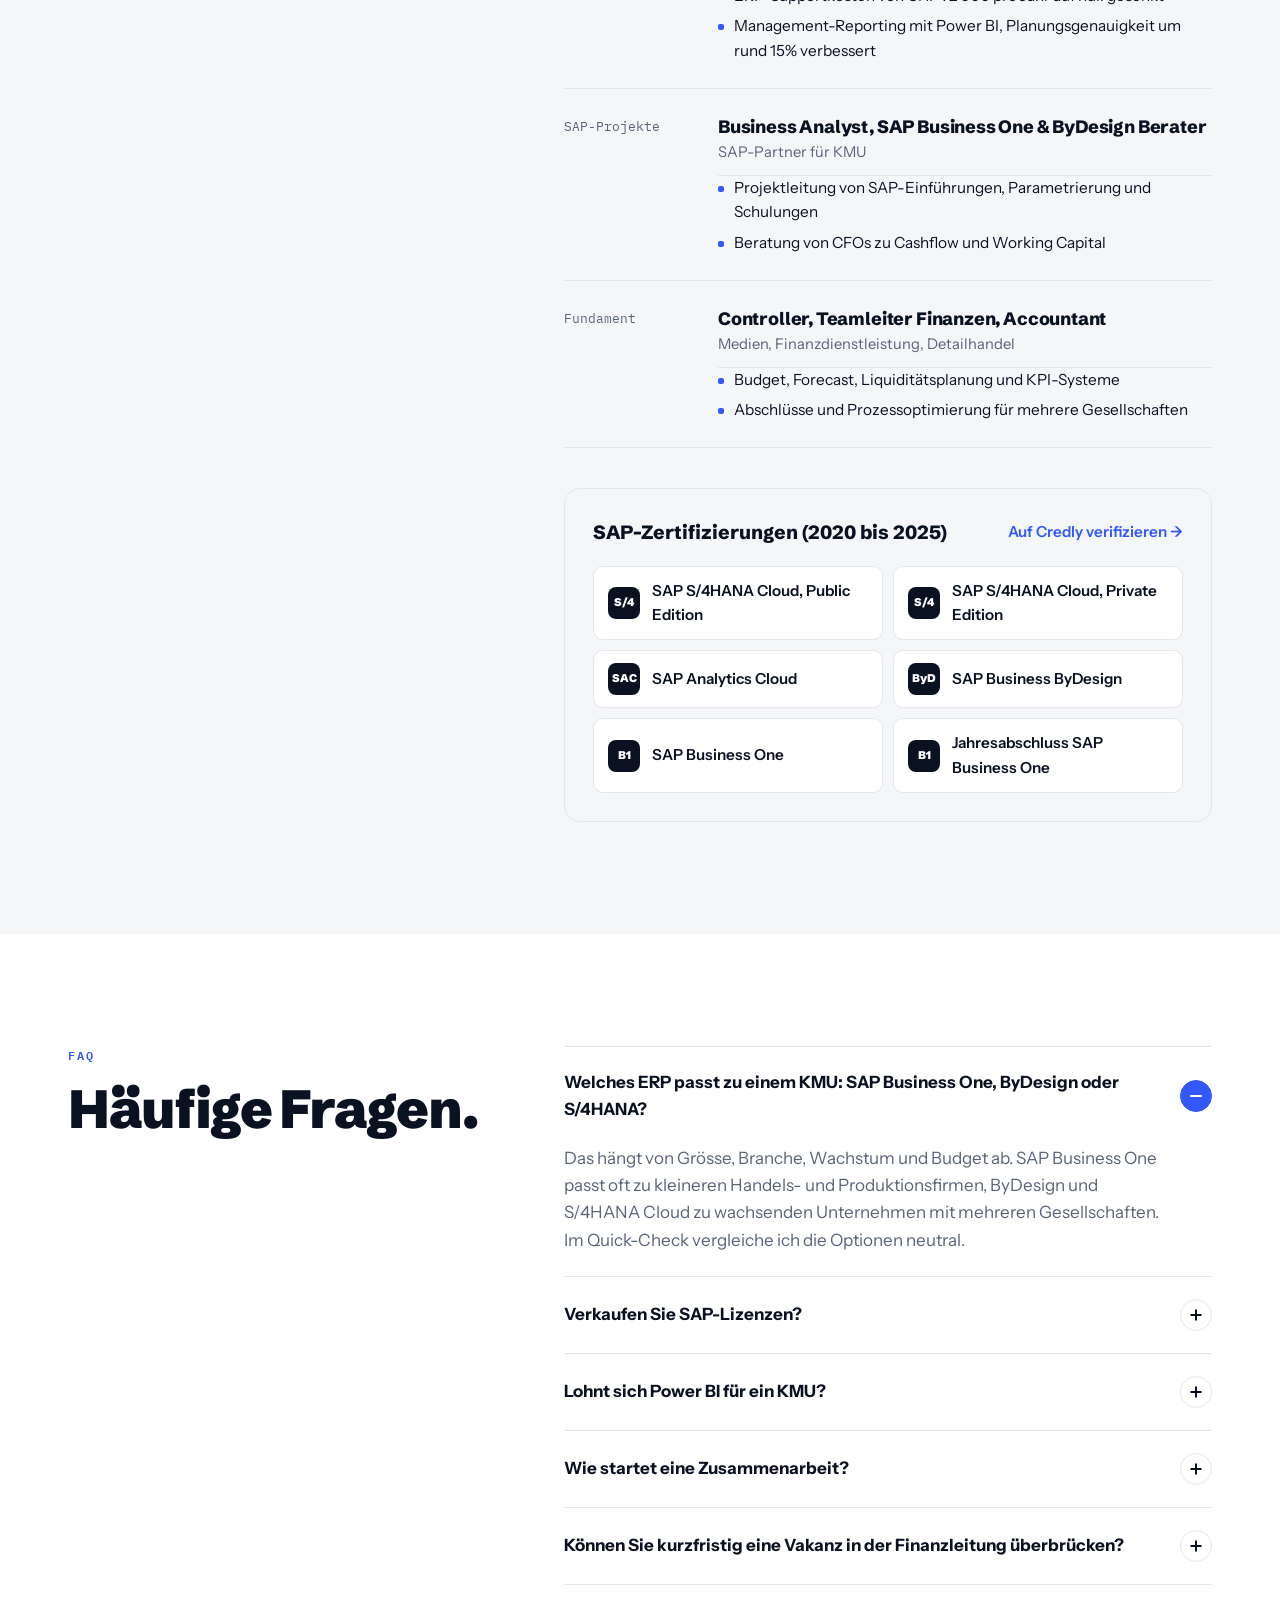
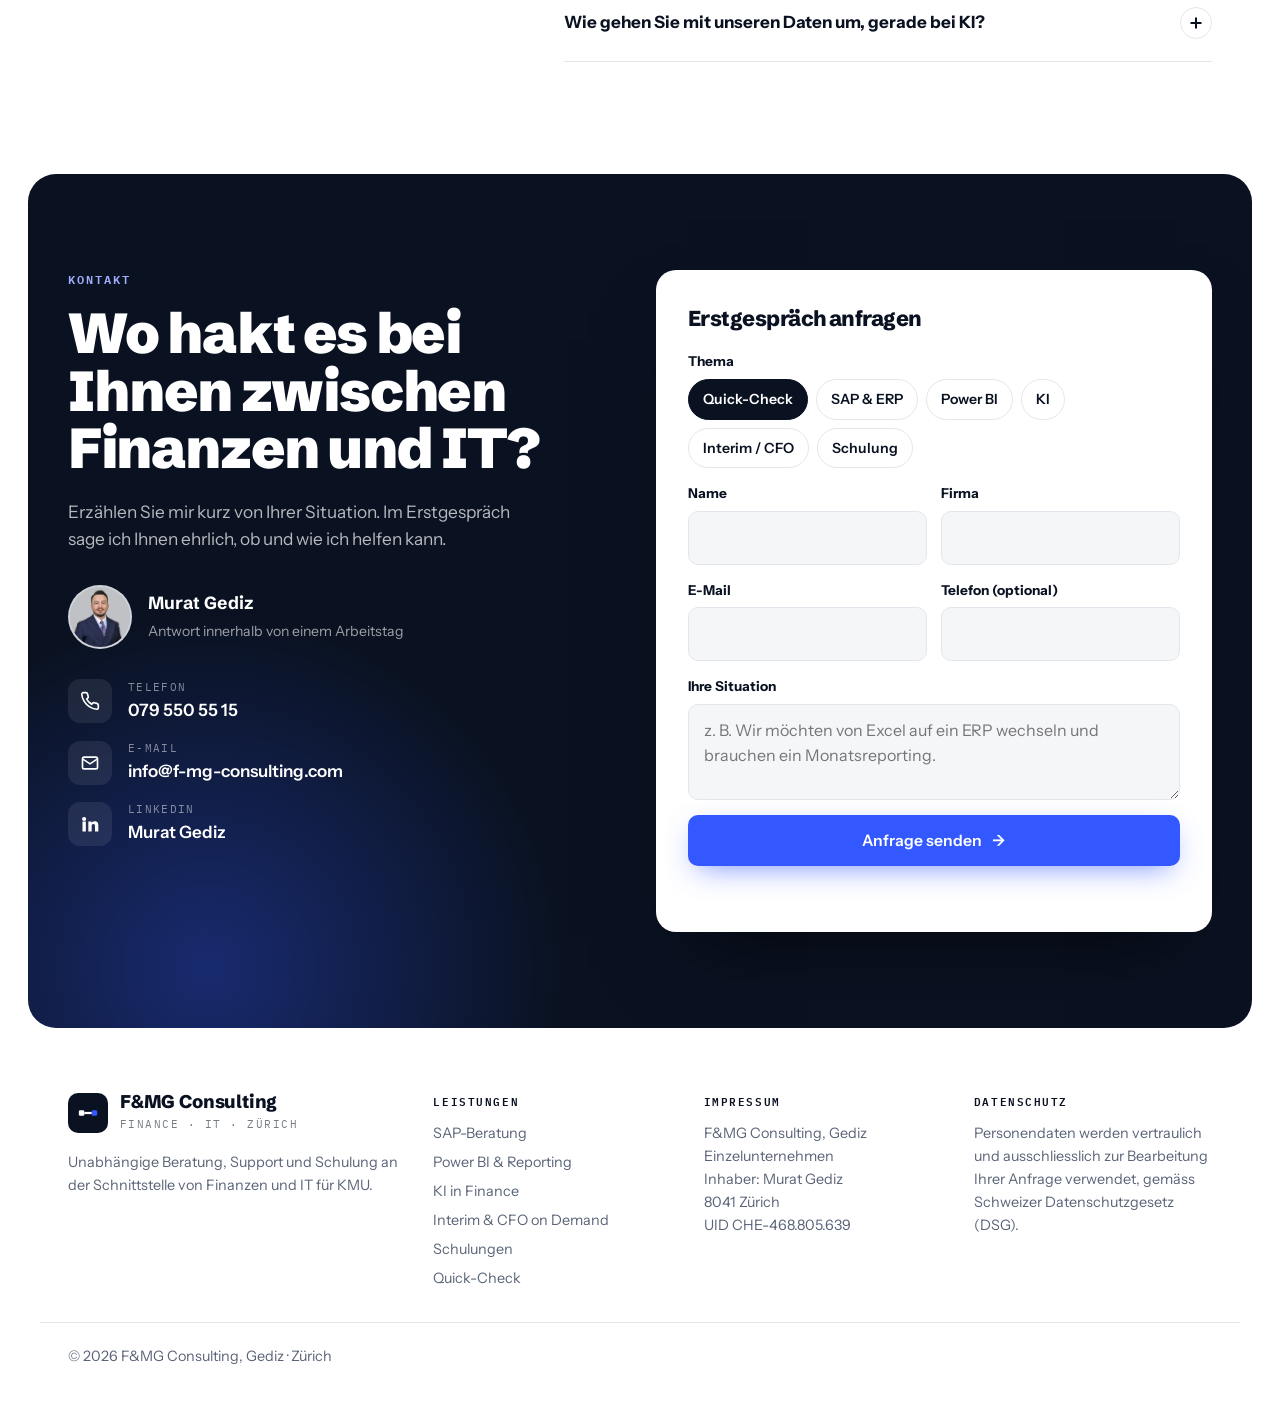
==== commit 5f68a6d1: "aSchulungsseite mit Kurskatalog hinzugefügt" ====
--- a/index.html
+++ b/index.html
@@ -74,8 +74,8 @@
       <span><b>F&amp;MG Consulting</b><small>Finance · IT · Zürich</small></span>
     </a>
     <ul>
-      <li><a href="#ansatz">Ansatz</a></li>
       <li><a href="#leistungen">Leistungen</a></li>
+      <li><a href="schulungen-sap-power-bi-finanzen.html">Schulungen</a></li>
       <li><a href="#quick-check">Quick-Check</a></li>
       <li><a href="#ergebnisse">Ergebnisse</a></li>
       <li><a href="#profil">Über mich</a></li>
@@ -234,6 +234,17 @@
         <p><b>Ausserdem:</b> Aufbau der Finanzfunktion für Start-ups und wachsende KMU, von Kontenplan und ERP-Wahl bis zum ersten Budget und Reporting.</p>
         <a class="btn outline" href="#kontakt">Anfragen <span class="a">→</span></a>
       </div>
+      <div class="train">
+        <div>
+          <span class="eyebrow">Schulungen &amp; Workshops</span>
+          <h3>Ihr Team soll SAP, Power BI und die Finanzplanung sicher beherrschen?</h3>
+          <p>14 praxisnahe Schulungen, inhouse auf Ihren Daten, online oder als 1:1 Coaching.</p>
+        </div>
+        <div>
+          <div class="tchips"><span>SAP Business One</span><span>SAP S/4HANA</span><span>Power BI</span><span>Datenaufbereitung</span><span>Budget &amp; Forecast</span><span>KI in Finance</span></div>
+          <a class="btn primary" href="schulungen-sap-power-bi-finanzen.html">Kurskatalog ansehen <span class="a">→</span></a>
+        </div>
+      </div>
     </div>
   </section>
 
@@ -426,6 +437,7 @@
             <input type="radio" name="t" id="c2" value="Power BI & Reporting"><label for="c2">Power BI</label>
             <input type="radio" name="t" id="c3" value="KI & Automatisierung"><label for="c3">KI</label>
             <input type="radio" name="t" id="c4" value="Interim / CFO on Demand"><label for="c4">Interim / CFO</label>
+            <input type="radio" name="t" id="c5" value="Schulung"><label for="c5">Schulung</label>
           </div>
         </div>
         <div class="r2">
@@ -450,7 +462,7 @@
       <a class="brand" href="#top"><span class="m"><svg width="22" height="22" viewBox="0 0 24 24" aria-hidden="true"><rect x="2" y="9" width="6" height="6" rx="1.5" fill="#fff"/><rect x="16" y="9" width="6" height="6" rx="1.5" fill="#3358ff"/><path d="M8 12h8" stroke="#fff" stroke-width="2.4"/></svg></span><span><b>F&amp;MG Consulting</b><small>Finance · IT · Zürich</small></span></a>
       <p style="margin-top:16px;max-width:27em">Unabhängige Beratung, Support und Schulung an der Schnittstelle von Finanzen und IT für KMU.</p>
     </div>
-    <div><h4>Leistungen</h4><ul><li><a href="sap-beratung-zuerich.html">SAP-Beratung</a></li><li><a href="power-bi-controlling-kmu.html">Power BI &amp; Reporting</a></li><li><a href="ki-finance-automatisierung.html">KI in Finance</a></li><li><a href="interim-cfo-zuerich.html">Interim &amp; CFO on Demand</a></li><li><a href="#quick-check">Quick-Check</a></li></ul></div>
+    <div><h4>Leistungen</h4><ul><li><a href="sap-beratung-zuerich.html">SAP-Beratung</a></li><li><a href="power-bi-controlling-kmu.html">Power BI &amp; Reporting</a></li><li><a href="ki-finance-automatisierung.html">KI in Finance</a></li><li><a href="interim-cfo-zuerich.html">Interim &amp; CFO on Demand</a></li><li><a href="schulungen-sap-power-bi-finanzen.html">Schulungen</a></li><li><a href="#quick-check">Quick-Check</a></li></ul></div>
     <div><h4>Impressum</h4><p>F&amp;MG Consulting, Gediz<br>Einzelunternehmen<br>Inhaber: Murat Gediz<br>8041 Zürich<br>UID CHE-468.805.639</p></div>
     <div><h4>Datenschutz</h4><p>Personendaten werden vertraulich und ausschliesslich zur Bearbeitung Ihrer Anfrage verwendet, gemäss Schweizer Datenschutzgesetz (DSG).</p></div>
   </div>
--- a/styles.css
+++ b/styles.css
@@ -323,6 +323,56 @@
 .bridge .pulse { fill: #9db1ff; }
 .ringanim { transform-origin: 260px 230px; animation: ring 3.2s ease-out infinite; }
 @keyframes ring { 0% { transform: scale(0.85); opacity: 0.9; } 100% { transform: scale(1.5); opacity: 0; } }
+
+
+/* Schulungen */
+.cfilter { display: flex; flex-wrap: wrap; gap: 10px; margin-bottom: 28px; }
+.cfilter button { font: inherit; font-weight: 600; font-size: 0.93rem; padding: 10px 16px; border-radius: 999px; border: 1.5px solid var(--line); background: var(--white); color: var(--text); cursor: pointer; display: inline-flex; gap: 8px; align-items: center; transition: all .15s; }
+.cfilter button span { font-family: var(--font-mono); font-size: 0.75rem; color: var(--muted); }
+.cfilter button:hover { border-color: var(--accent); }
+.cfilter button.on { background: var(--ink); border-color: var(--ink); color: #fff; }
+.cfilter button.on span { color: var(--accent-2); }
+.courses { display: grid; grid-template-columns: repeat(3, 1fr); gap: 18px; }
+@media (max-width: 1000px) { .courses { grid-template-columns: 1fr 1fr; } }
+@media (max-width: 640px) { .courses { grid-template-columns: 1fr; } }
+.course { background: var(--white); border: 1px solid var(--line); border-radius: var(--r); padding: 26px; display: flex; flex-direction: column; gap: 10px; transition: border-color .2s, transform .2s, box-shadow .2s; }
+.course:hover { border-color: #c9d3ff; transform: translateY(-3px); box-shadow: 0 24px 50px -34px rgba(10,18,34,0.35); }
+.c-top { display: flex; justify-content: space-between; align-items: center; gap: 10px; flex-wrap: wrap; }
+.c-cat { font-family: var(--font-mono); font-size: 0.7rem; letter-spacing: 0.1em; text-transform: uppercase; color: var(--accent); font-weight: 600; }
+.c-meta { display: flex; gap: 6px; }
+.c-lvl, .c-dur { font-size: 0.75rem; font-weight: 600; padding: 3px 9px; border-radius: 999px; background: var(--paper); border: 1px solid var(--line); white-space: nowrap; }
+.c-dur { background: var(--accent-soft); border-color: transparent; color: #2b3a6b; }
+.course h3 { font-size: 1.15rem; font-weight: 800; line-height: 1.25; }
+.c-ziel { font-size: 0.9rem; color: var(--muted); }
+.c-ziel b { color: var(--text); }
+.course ul { margin: 2px 0 0; padding: 12px 0 0; list-style: none; border-top: 1px solid var(--line); display: grid; gap: 6px; font-size: 0.92rem; }
+.course ul li { display: flex; gap: 8px; }
+.course ul li::before { content: "✓"; color: var(--accent); font-weight: 700; }
+.c-erg { font-size: 0.9rem; background: var(--paper); border-radius: 10px; padding: 10px 12px; margin-top: auto; }
+.c-cta { font-weight: 600; color: var(--accent); text-decoration: none; font-size: 0.93rem; }
+.formats { display: grid; grid-template-columns: repeat(4, 1fr); gap: 18px; }
+@media (max-width: 1000px) { .formats { grid-template-columns: 1fr 1fr; } }
+@media (max-width: 560px) { .formats { grid-template-columns: 1fr; } }
+.fmt { background: var(--white); border: 1px solid var(--line); border-radius: var(--r); padding: 26px; display: flex; flex-direction: column; gap: 10px; }
+.fmt .n { font-family: var(--font-mono); font-size: 0.74rem; color: var(--accent); font-weight: 600; letter-spacing: 0.08em; }
+.fmt h3 { font-size: 1.15rem; font-weight: 800; }
+.fmt p { color: var(--muted); font-size: 0.95rem; }
+.fmt .fm { margin-top: auto; padding-top: 12px; border-top: 1px dashed var(--line); font-family: var(--font-mono); font-size: 0.78rem; }
+.fmt.dark { background: var(--ink); color: #fff; border-color: transparent; }
+.fmt.dark p { color: rgba(255,255,255,0.68); }
+.fmt.dark .n { color: var(--accent-2); }
+.fmt.dark .fm { border-color: rgba(255,255,255,0.15); }
+/* Schulungs-Teaser Startseite */
+.train { margin-top: 18px; display: grid; grid-template-columns: 1.1fr 0.9fr; gap: 28px; align-items: center; background: var(--ink); color: #fff; border-radius: var(--r); padding: 34px 36px; position: relative; overflow: hidden; }
+.train::before { content: ""; position: absolute; right: -120px; top: -160px; width: 420px; height: 420px; border-radius: 50%; background: radial-gradient(circle, rgba(51,88,255,0.4), transparent 65%); pointer-events: none; }
+@media (max-width: 900px) { .train { grid-template-columns: 1fr; } }
+.train > * { position: relative; }
+.train .eyebrow { color: var(--accent-2); margin-bottom: 10px; }
+.train h3 { font-size: 1.6rem; font-weight: 900; }
+.train p { color: rgba(255,255,255,0.7); margin-top: 10px; }
+.train .tchips { display: flex; flex-wrap: wrap; gap: 8px; }
+.train .tchips span { font-size: 0.85rem; font-weight: 600; padding: 7px 13px; border-radius: 999px; background: rgba(255,255,255,0.08); border: 1px solid rgba(255,255,255,0.14); }
+.train .btn { margin-top: 16px; }
 
 @media (prefers-reduced-motion: reduce) {
   *, *::before, *::after { animation: none !important; transition: none !important; }
@@ -393,7 +443,7 @@
 .casewide .b .ctx { font-family: var(--font-mono); font-size: 0.74rem; letter-spacing: 0.1em; text-transform: uppercase; color: var(--muted); }
 .casewide .b h3 { font-size: 1.4rem; font-weight: 800; }
 .casewide .b p { color: var(--muted); }
-.related { display: grid; grid-template-columns: repeat(3, 1fr); gap: 18px; }
+.related { display: grid; grid-template-columns: repeat(auto-fit, minmax(230px, 1fr)); gap: 18px; }
 @media (max-width: 860px) { .related { grid-template-columns: 1fr; } }
 .related a { text-decoration: none; background: var(--white); border: 1px solid var(--line); border-radius: var(--r); padding: 24px 26px; display: flex; flex-direction: column; gap: 6px; transition: border-color .2s, transform .2s; }
 .related a:hover { border-color: #c9d3ff; transform: translateY(-3px); }
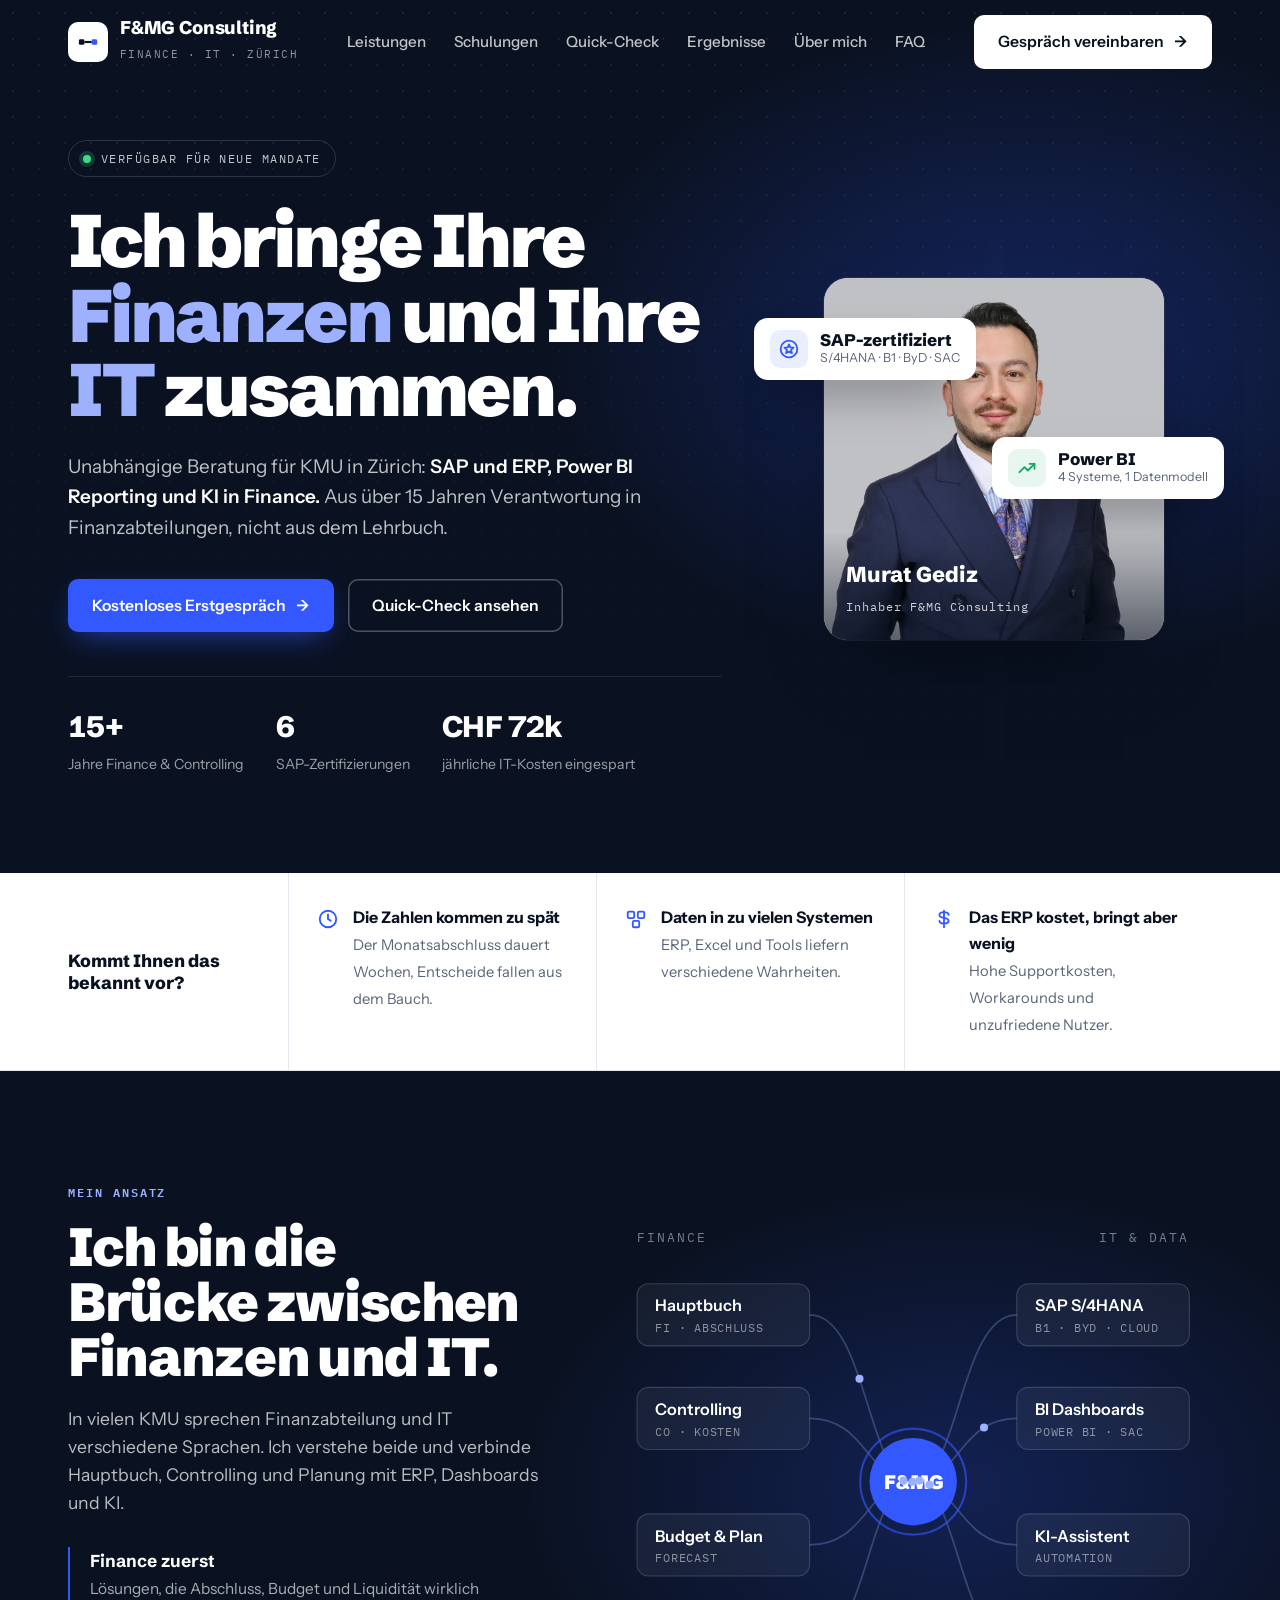
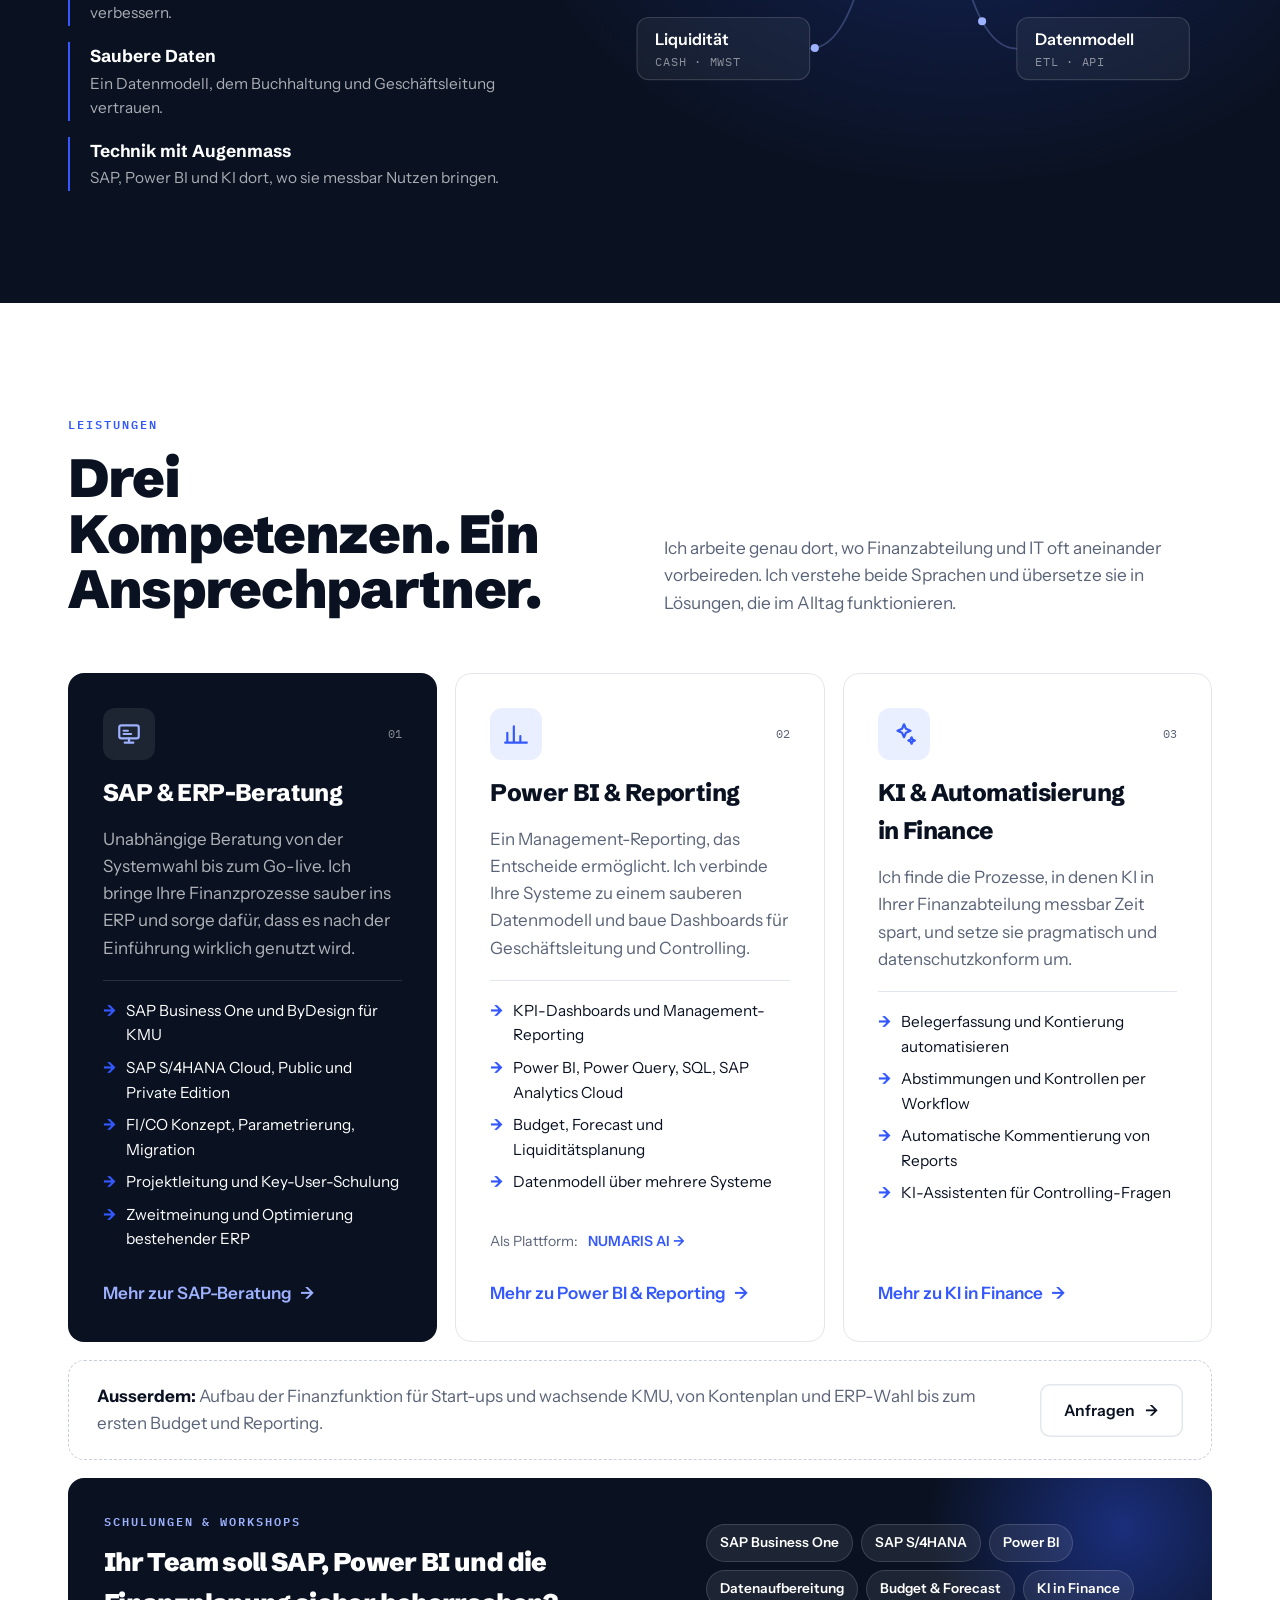
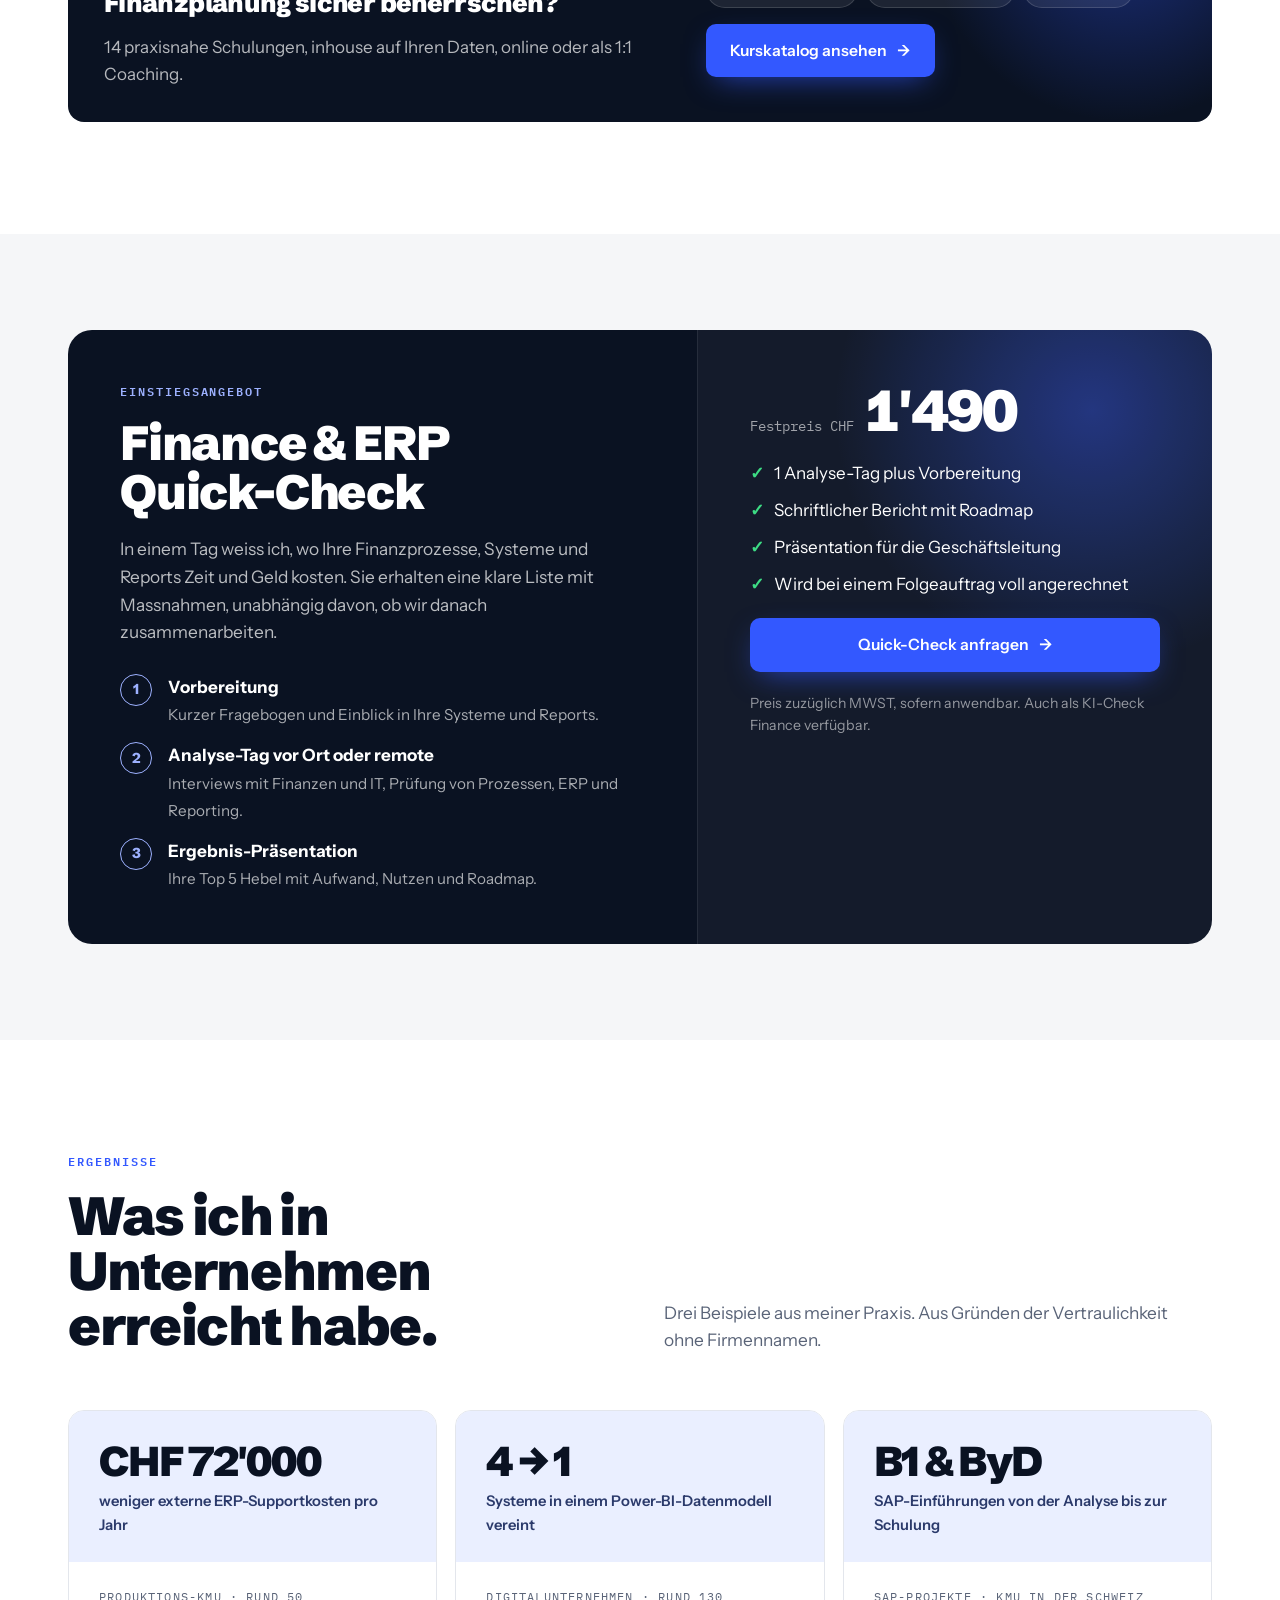
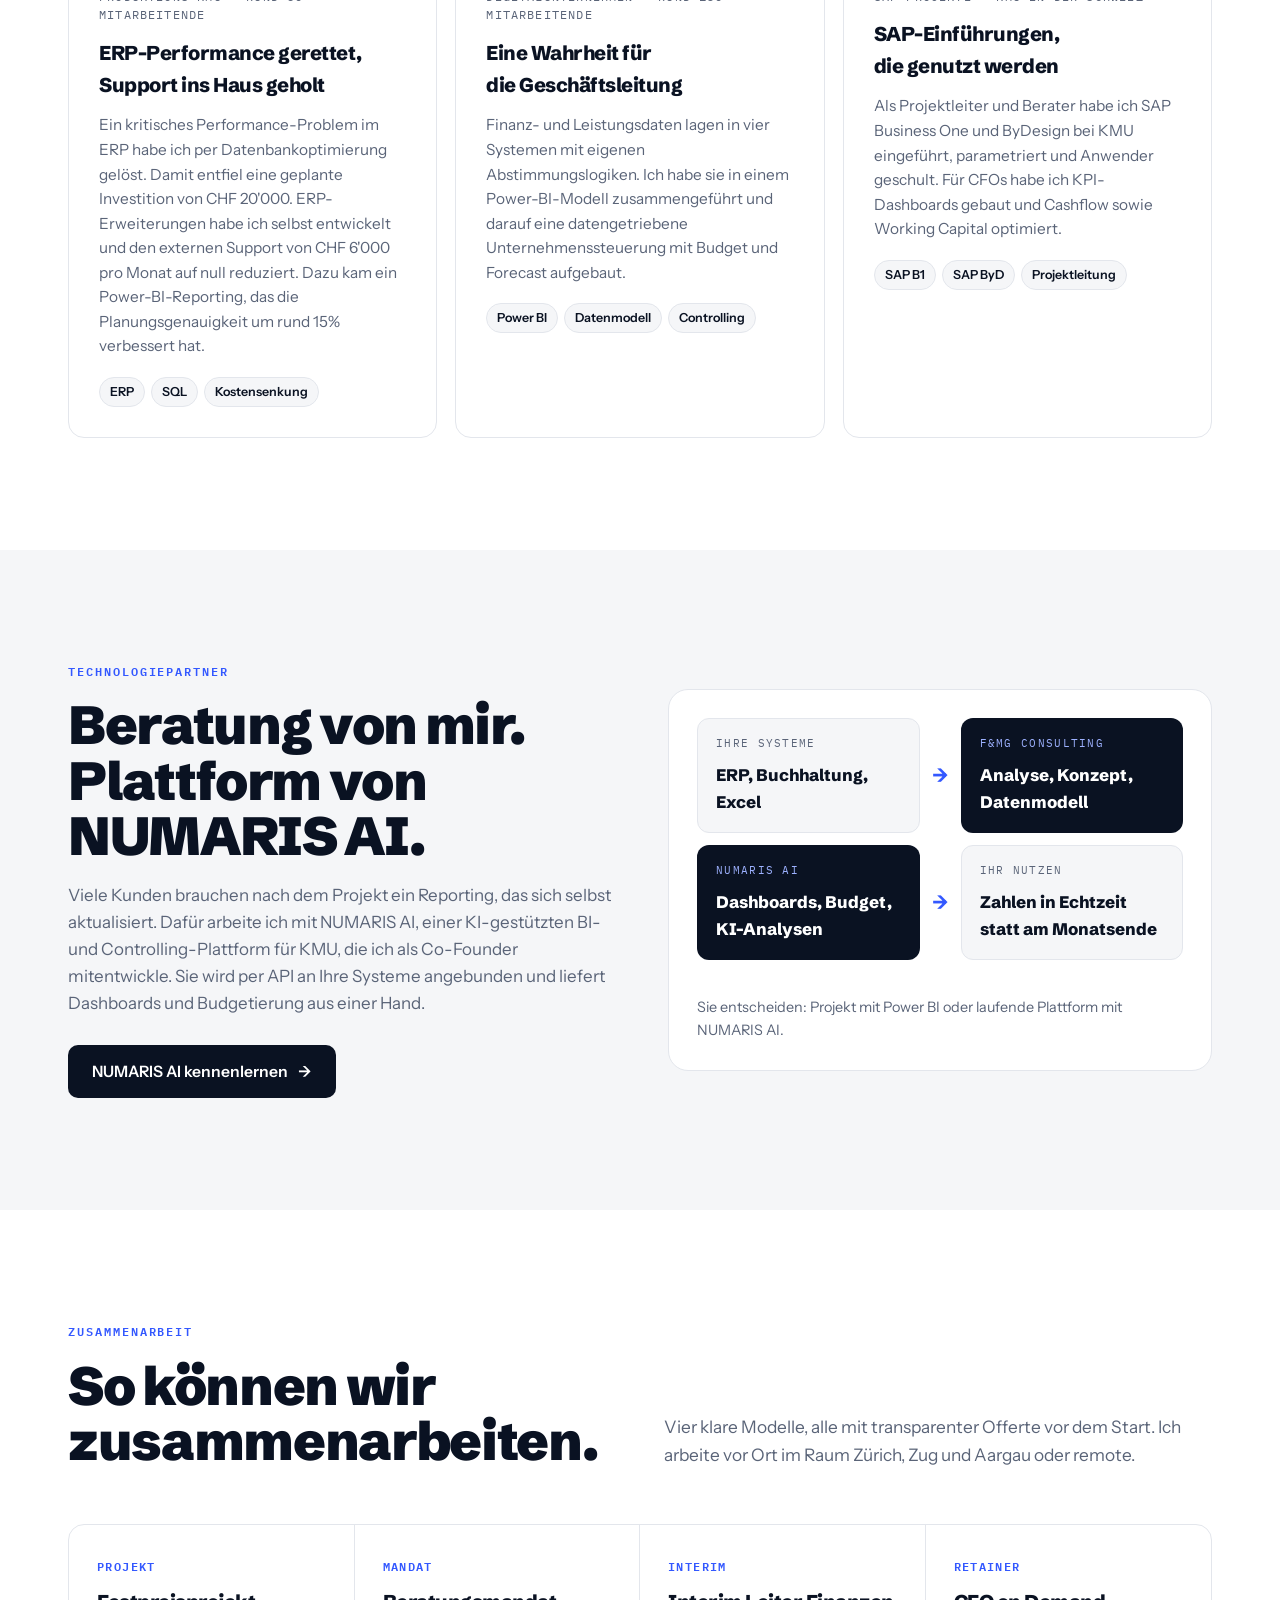
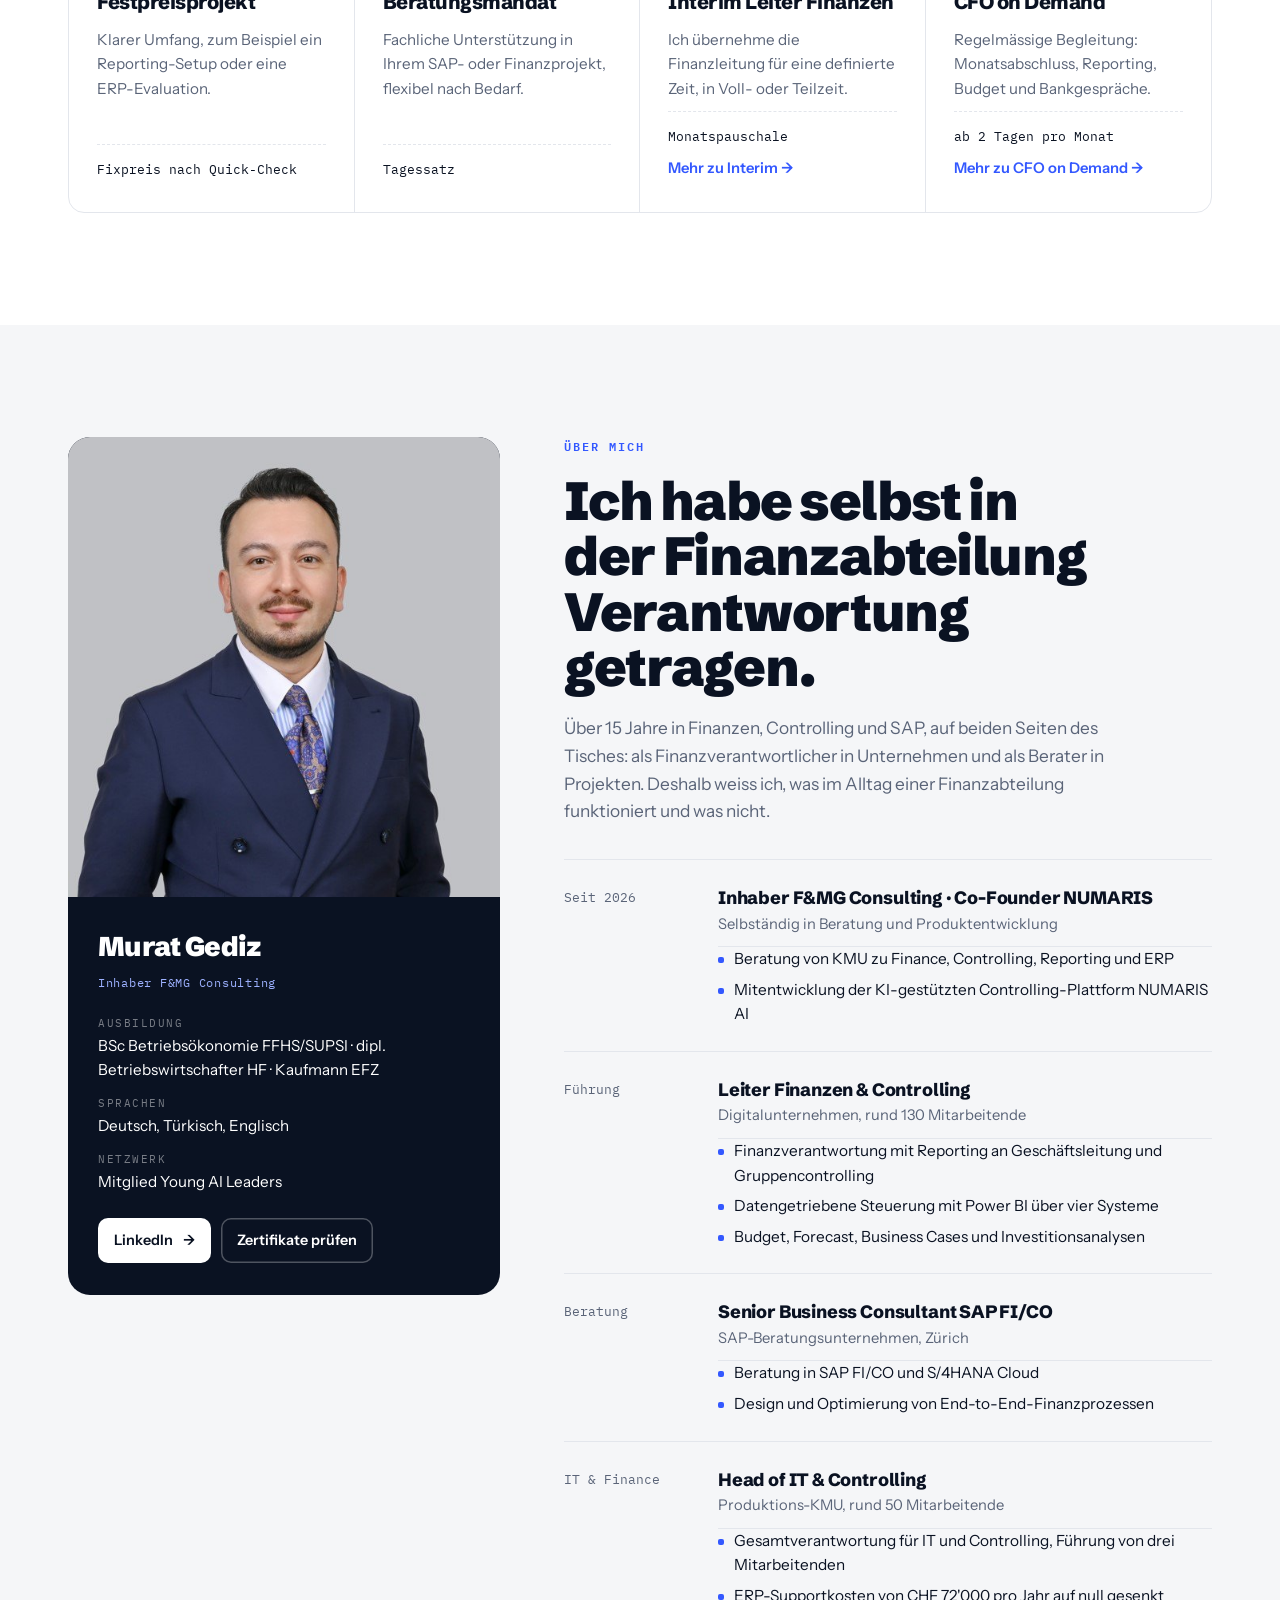
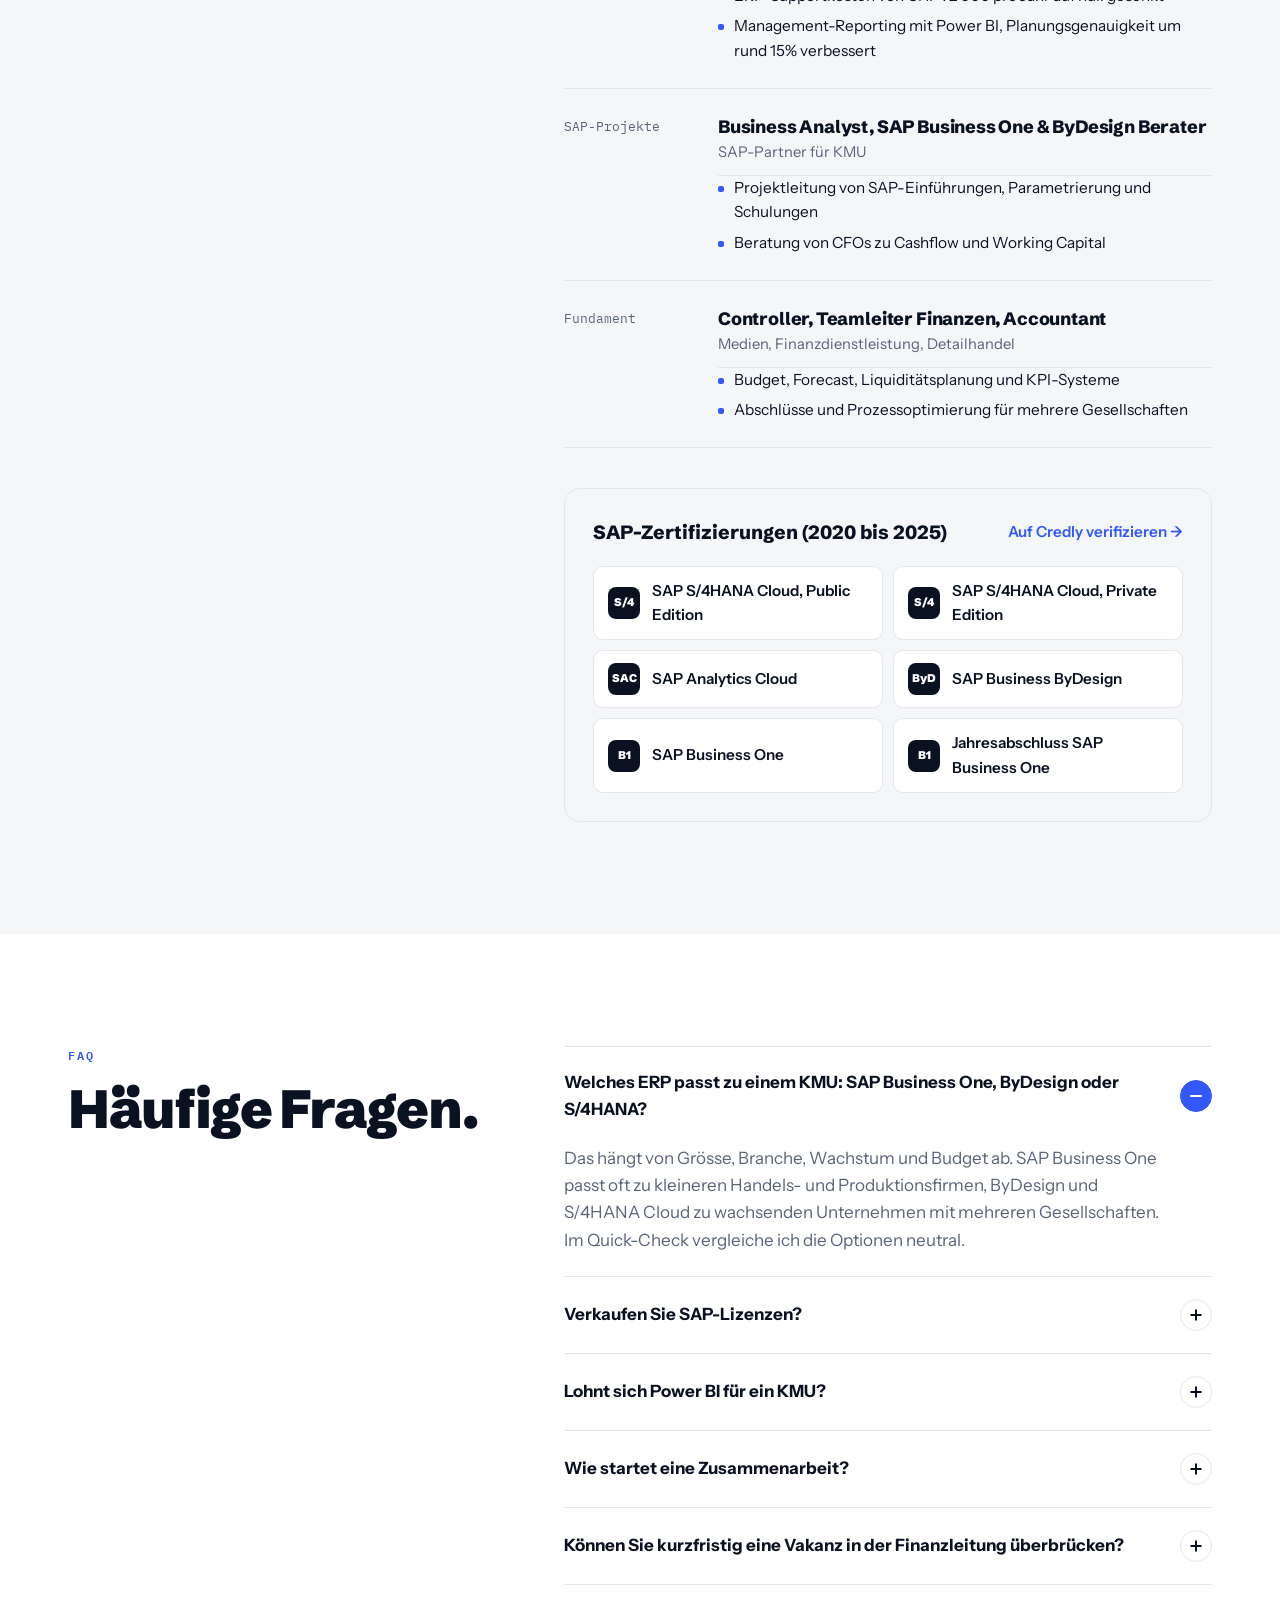
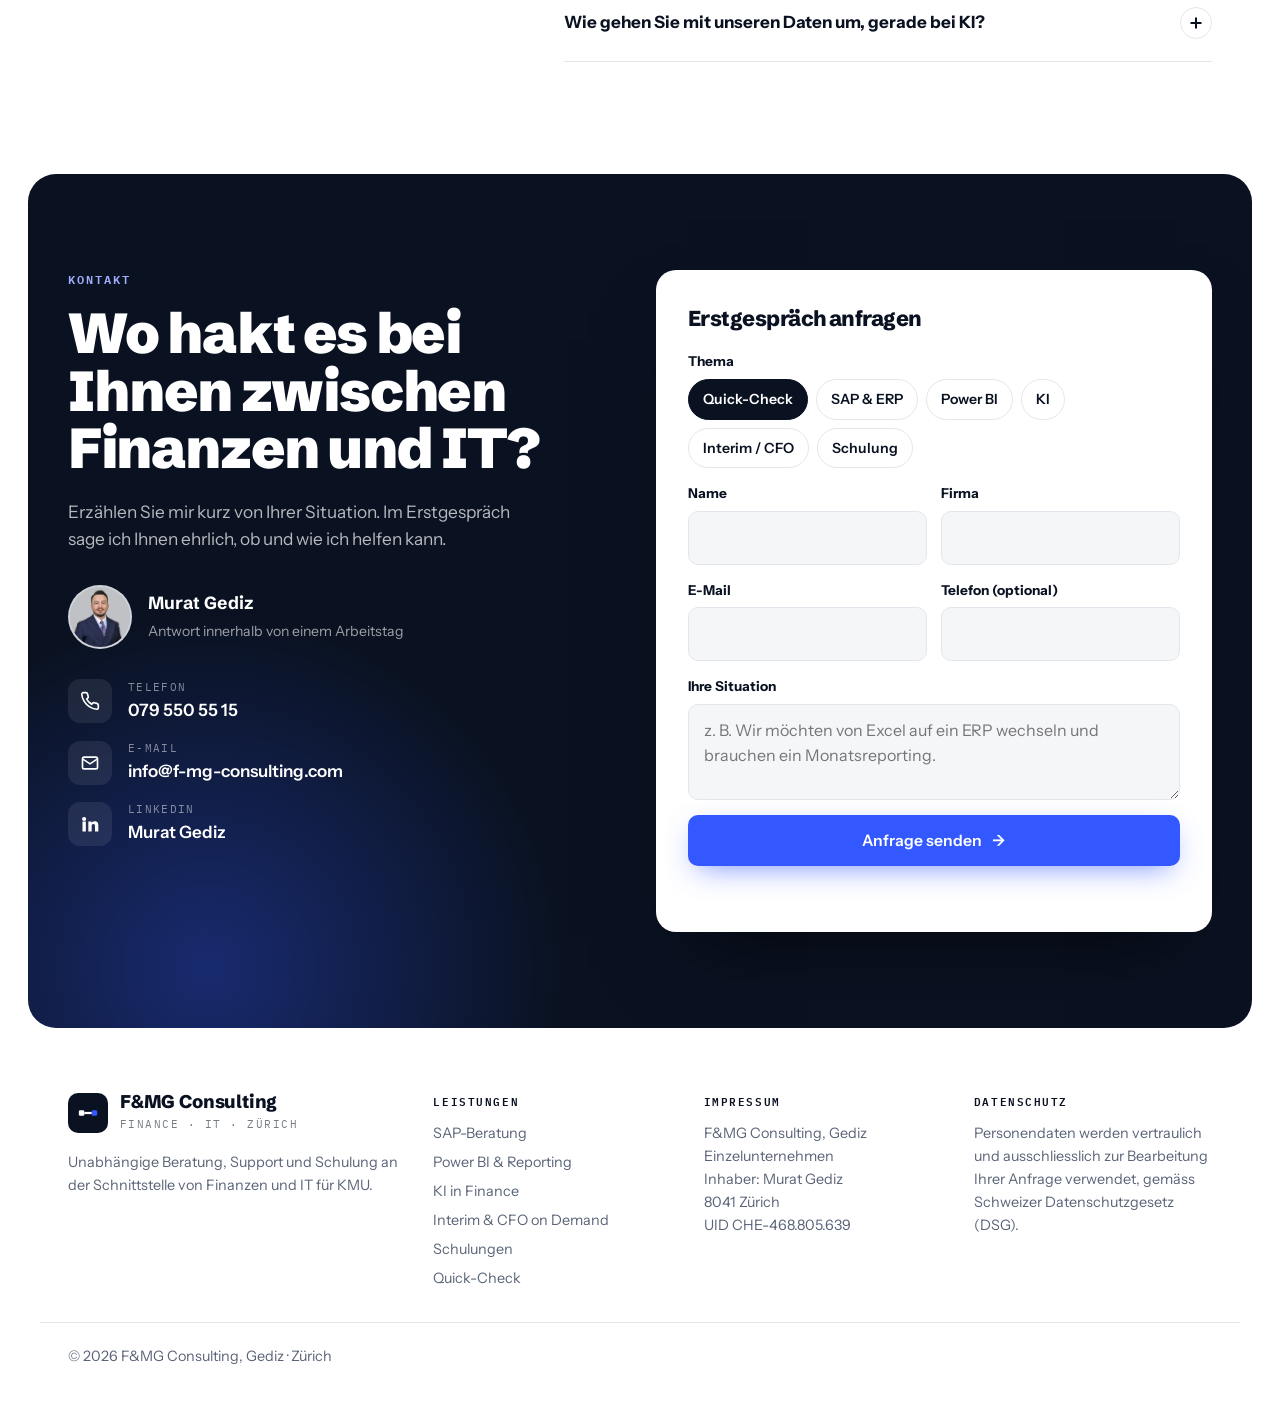
==== commit 128e55dd: "aCSS-Version gegen Cache-Probleme" ====
--- a/index.html
+++ b/index.html
@@ -62,7 +62,7 @@
 }
 </script>
 
-<link rel="stylesheet" href="styles.css">
+<link rel="stylesheet" href="styles.css?v=20261118b">
 
 </head>
 <body>
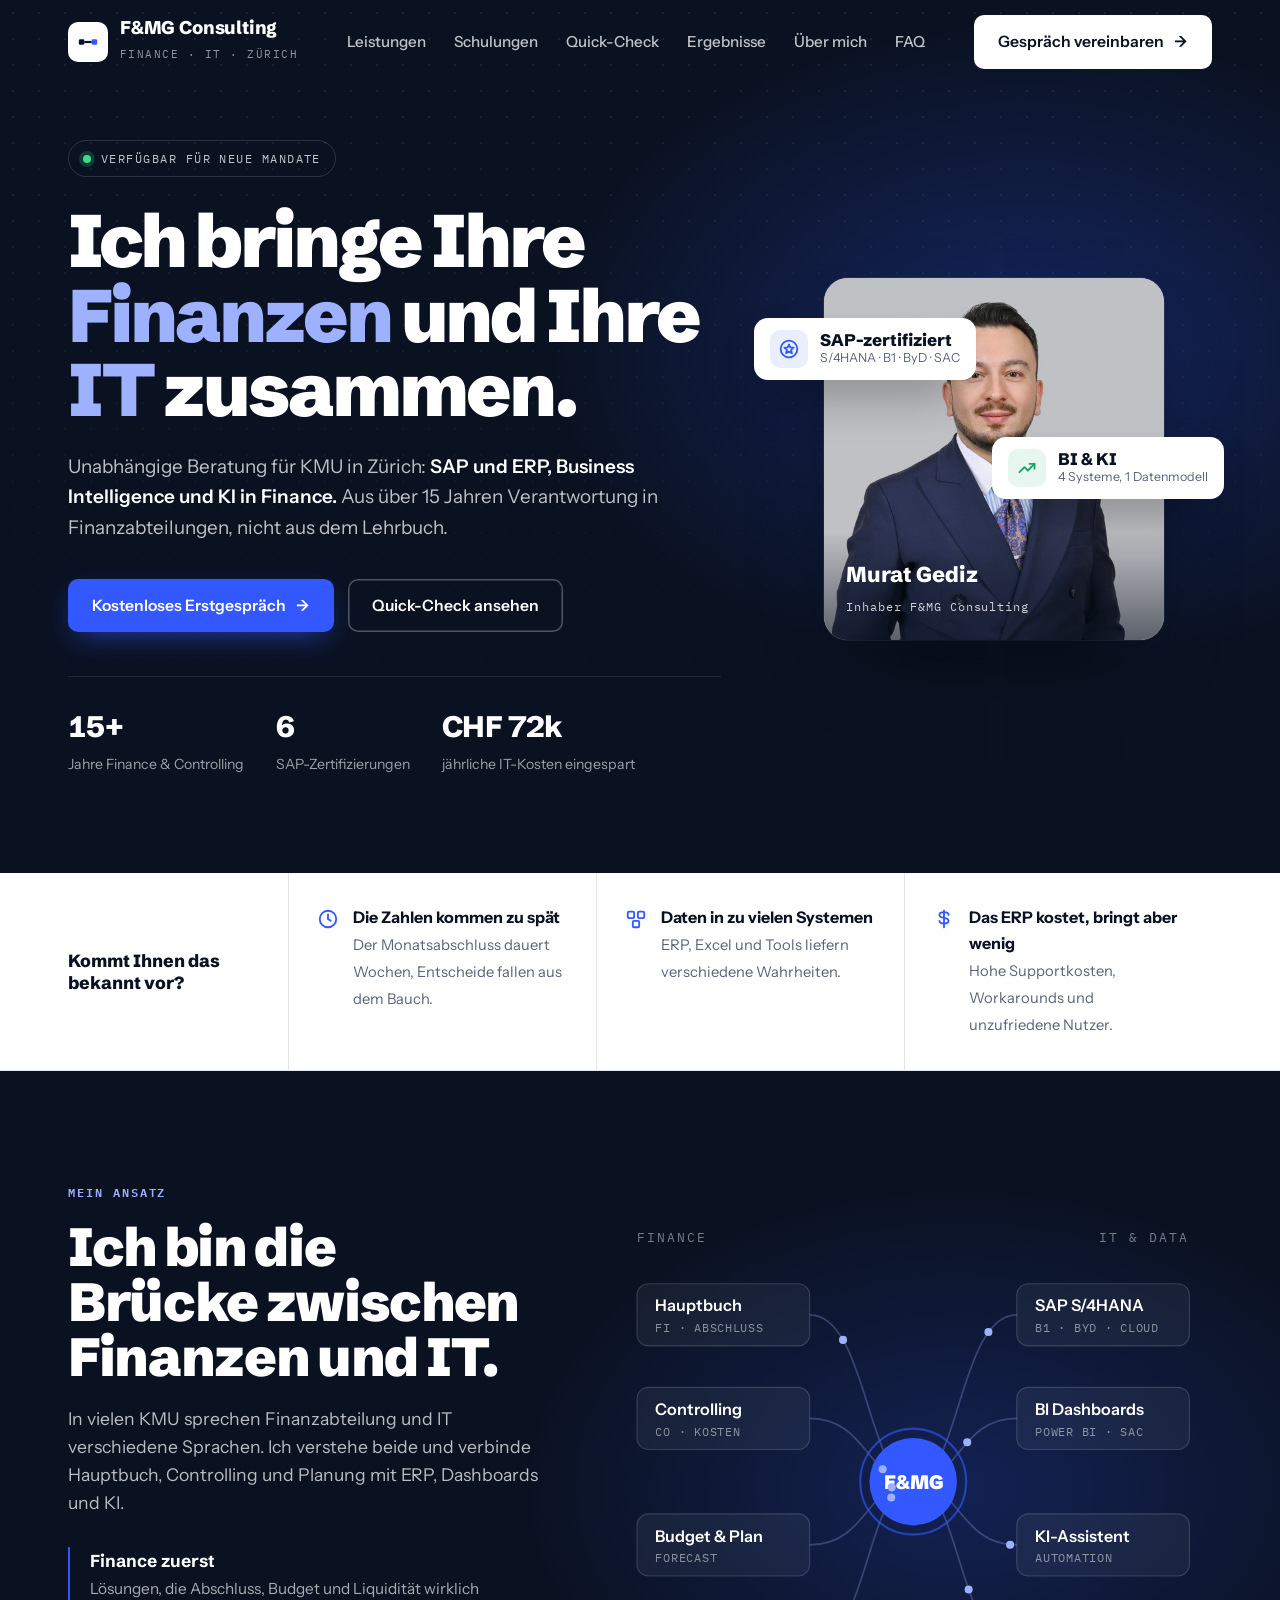
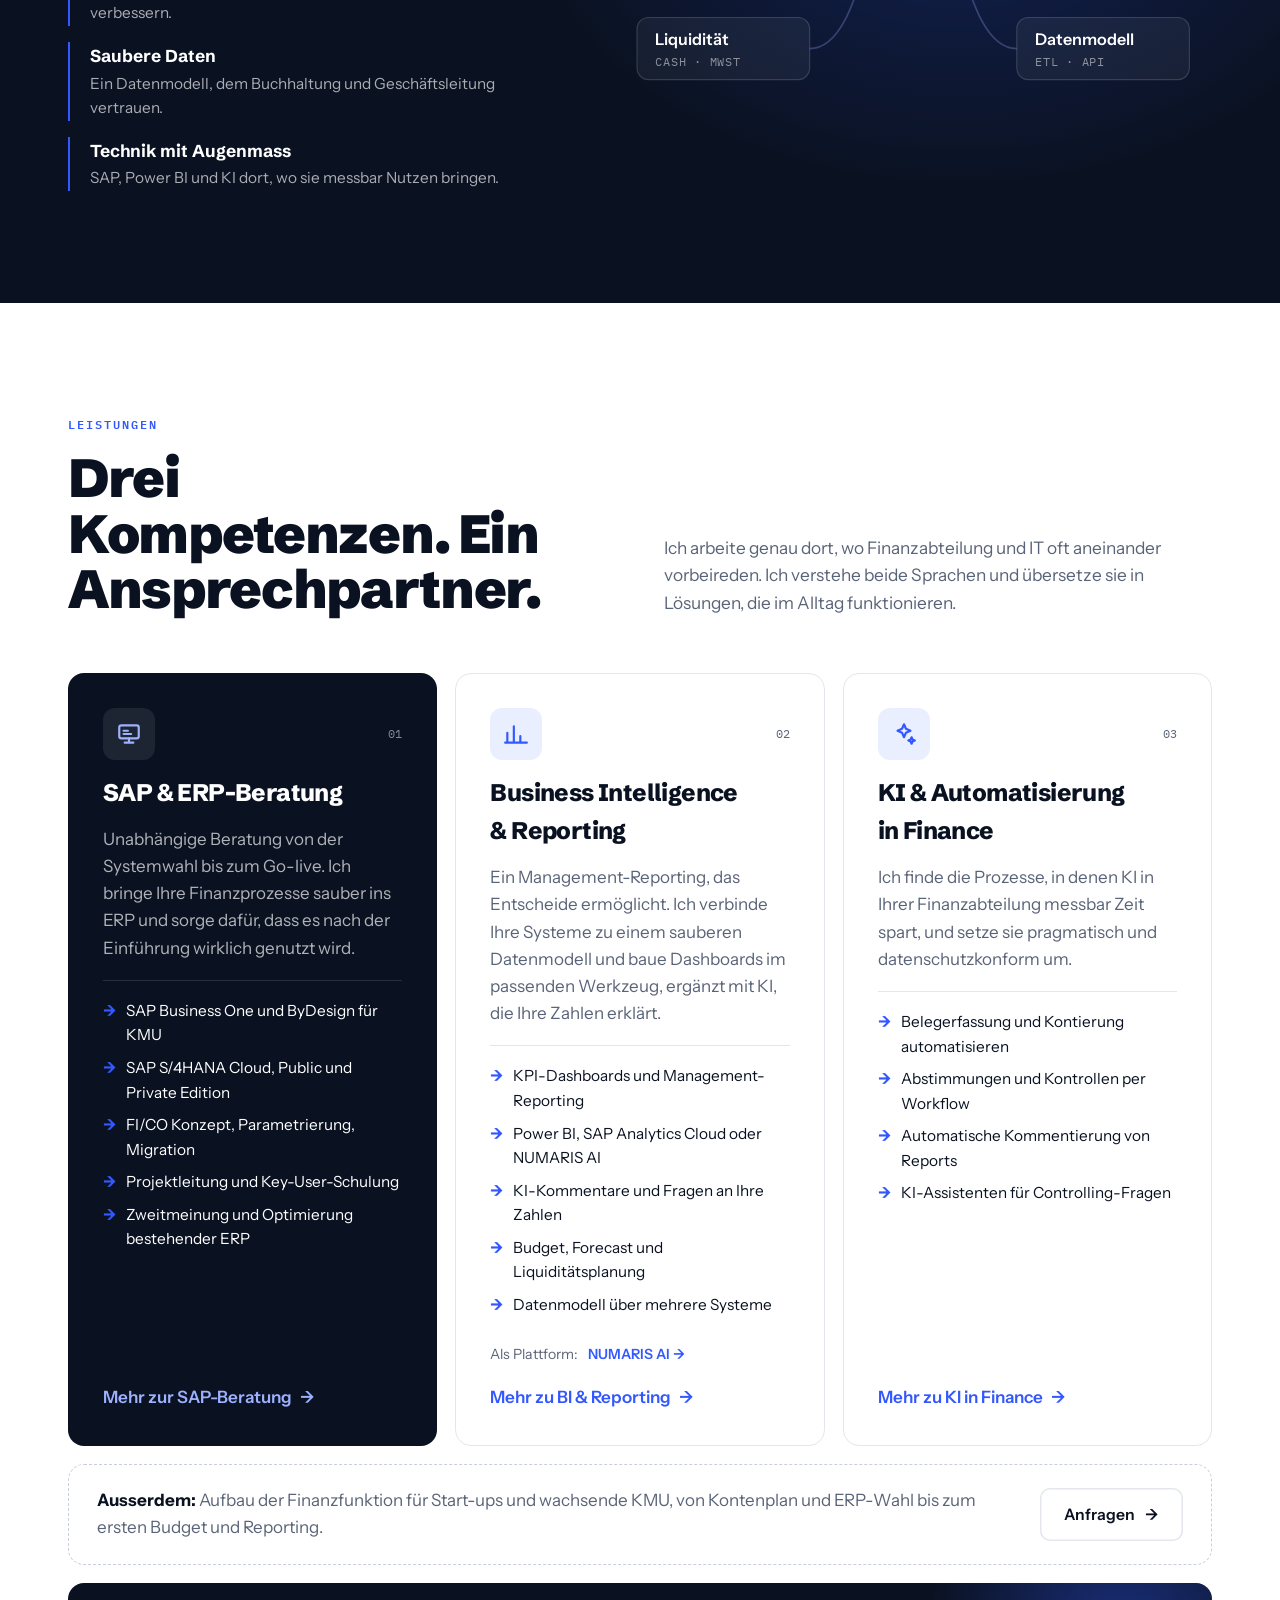
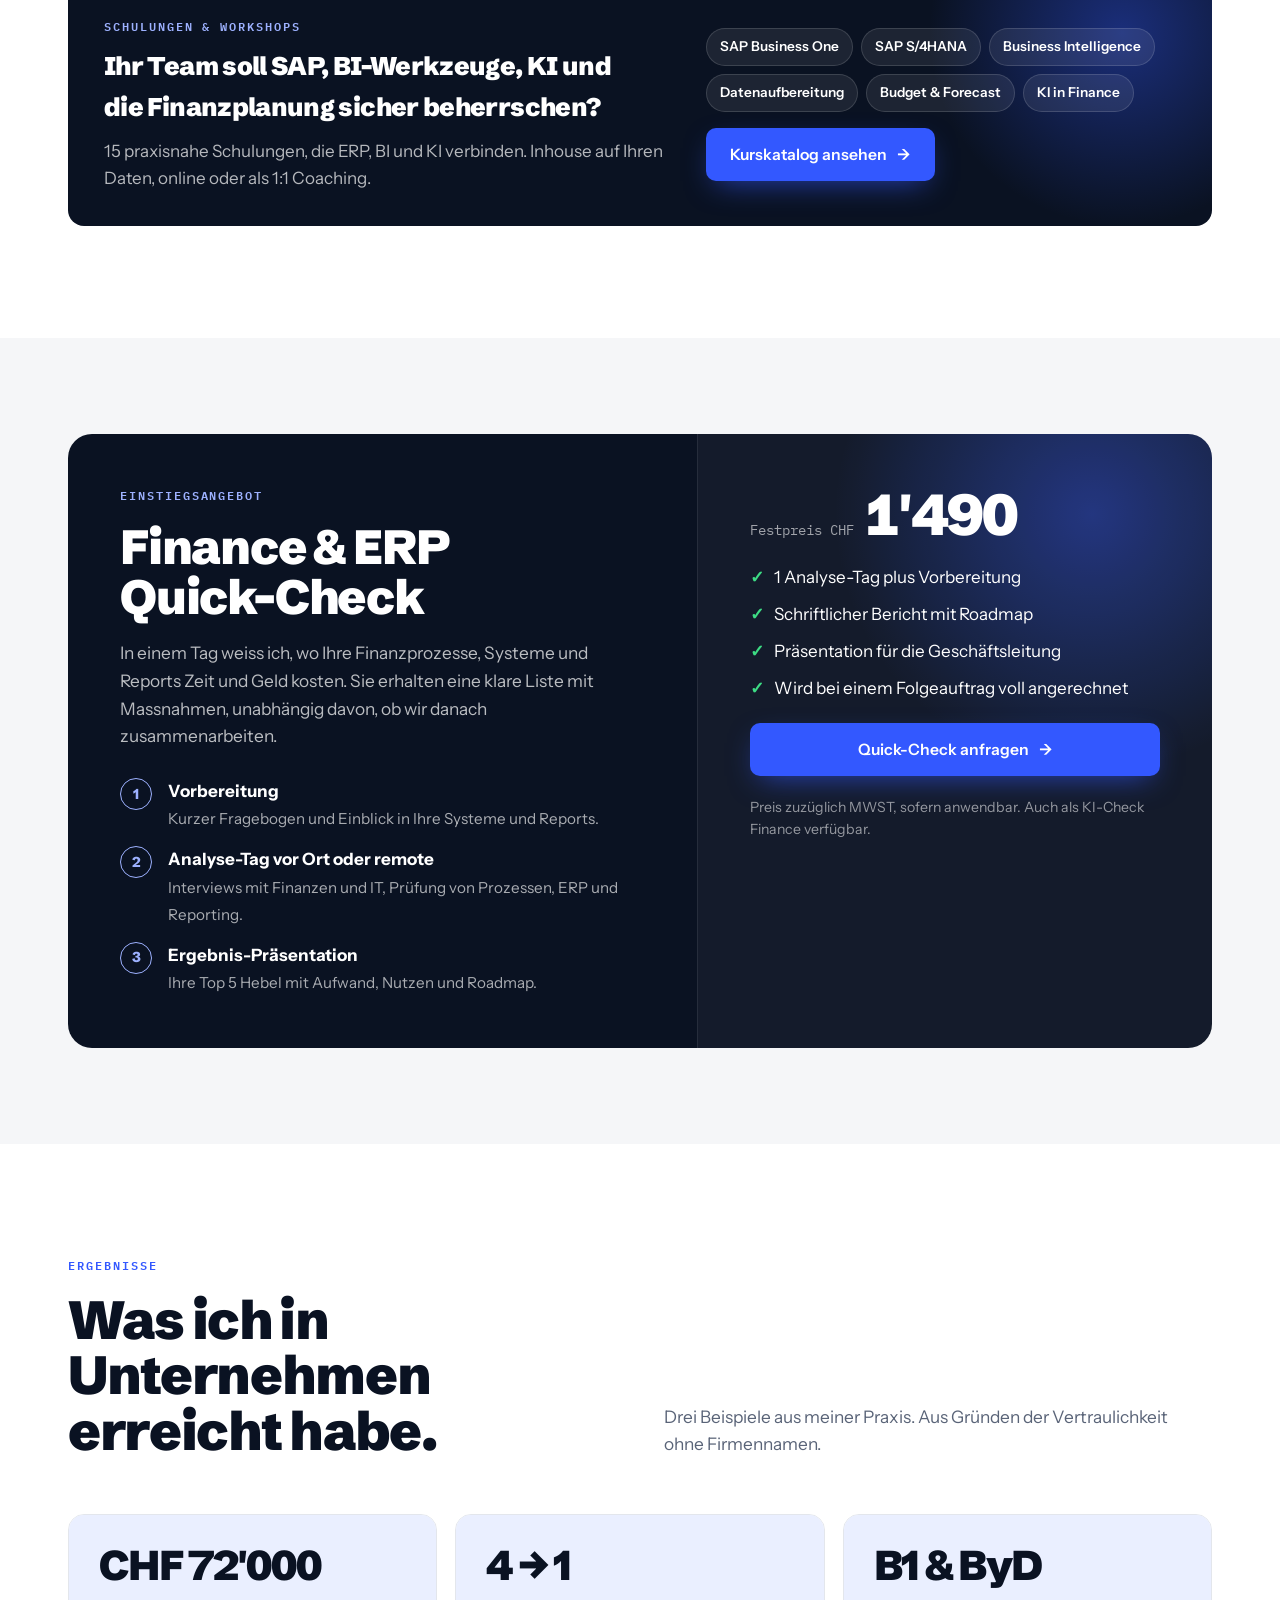
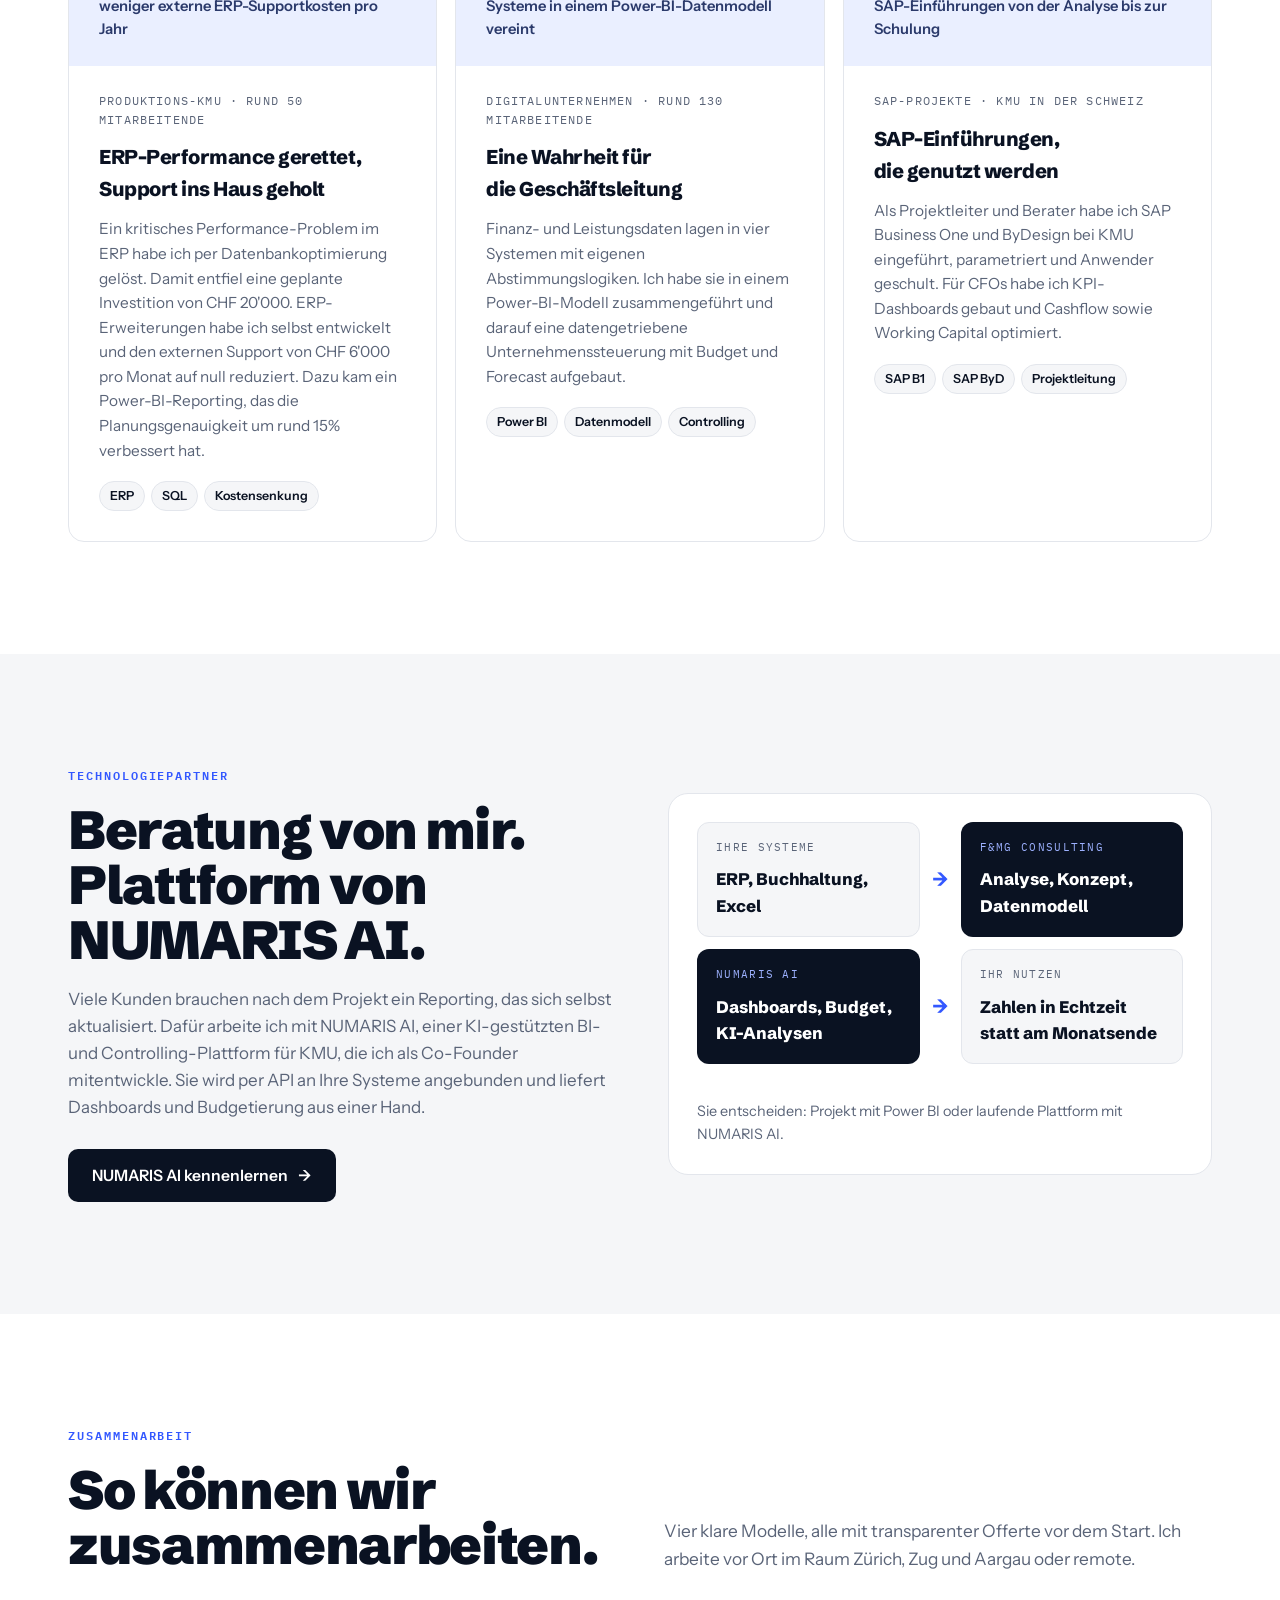
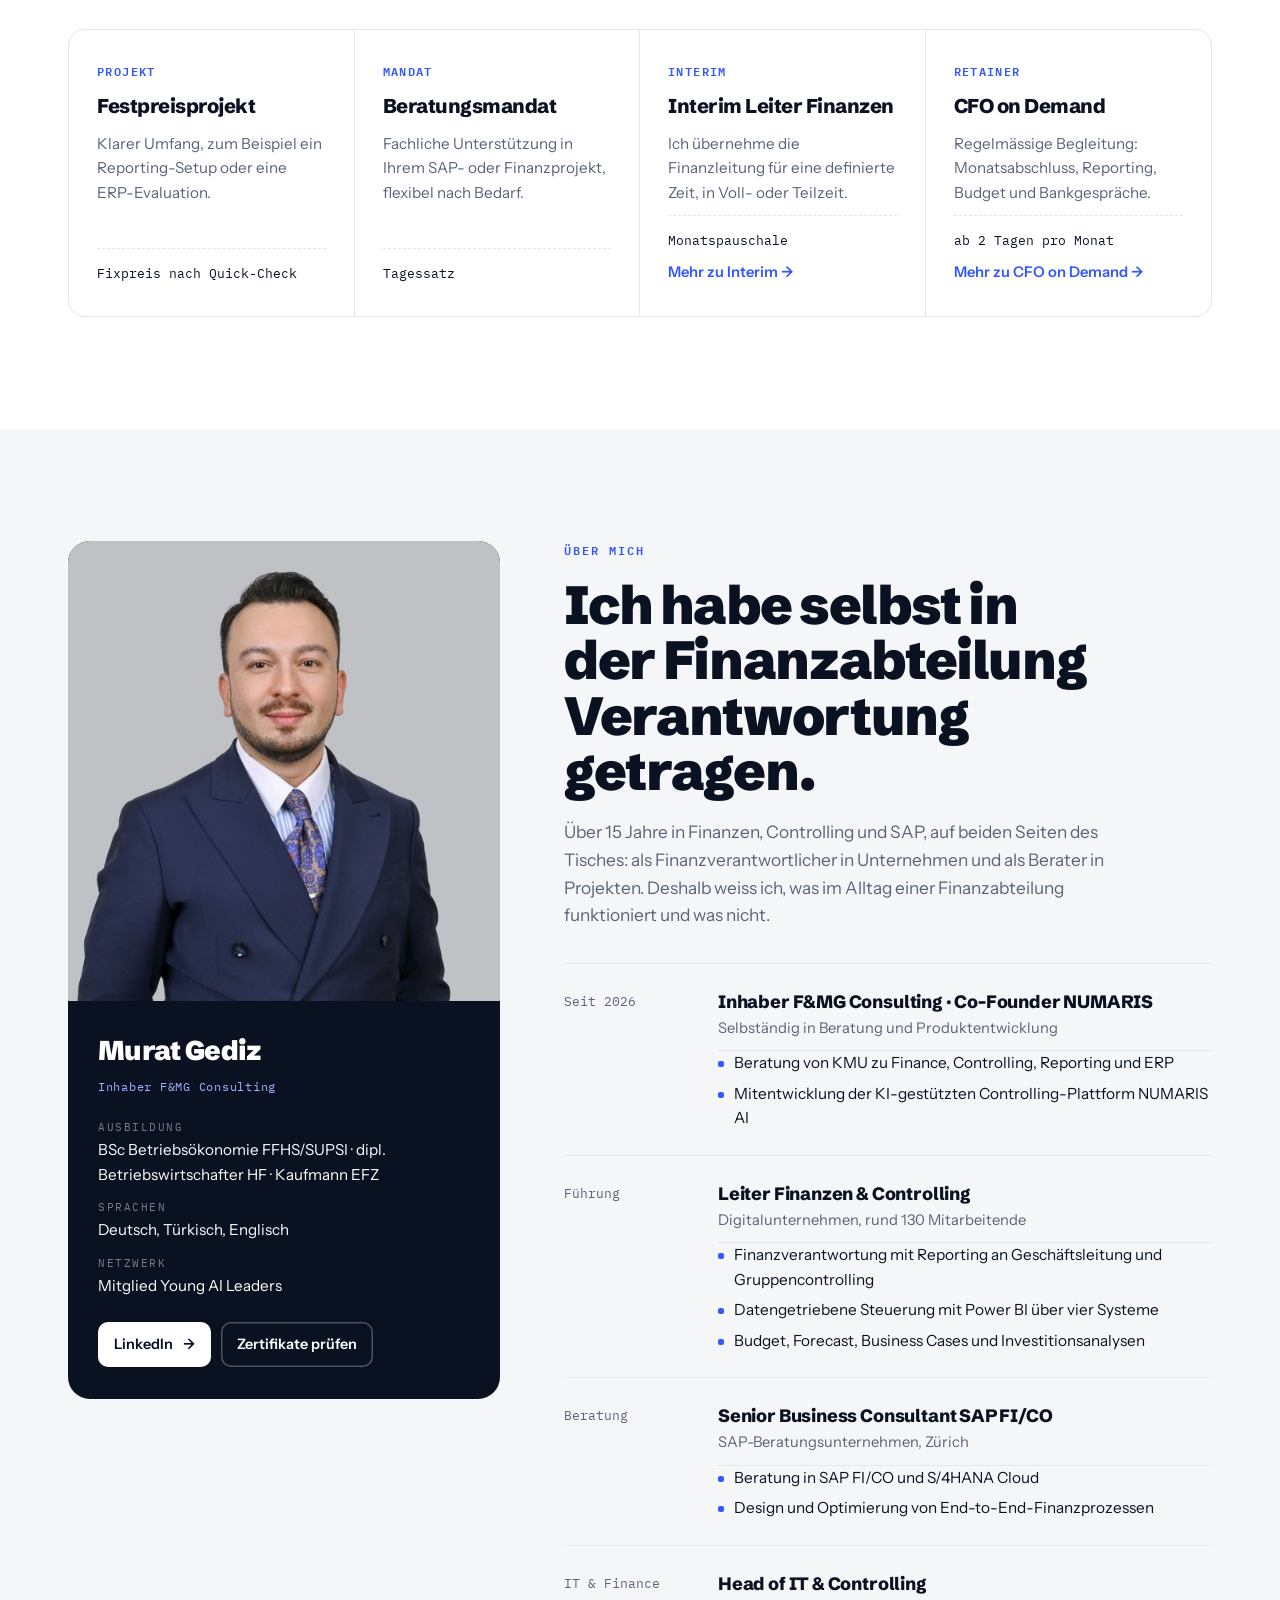
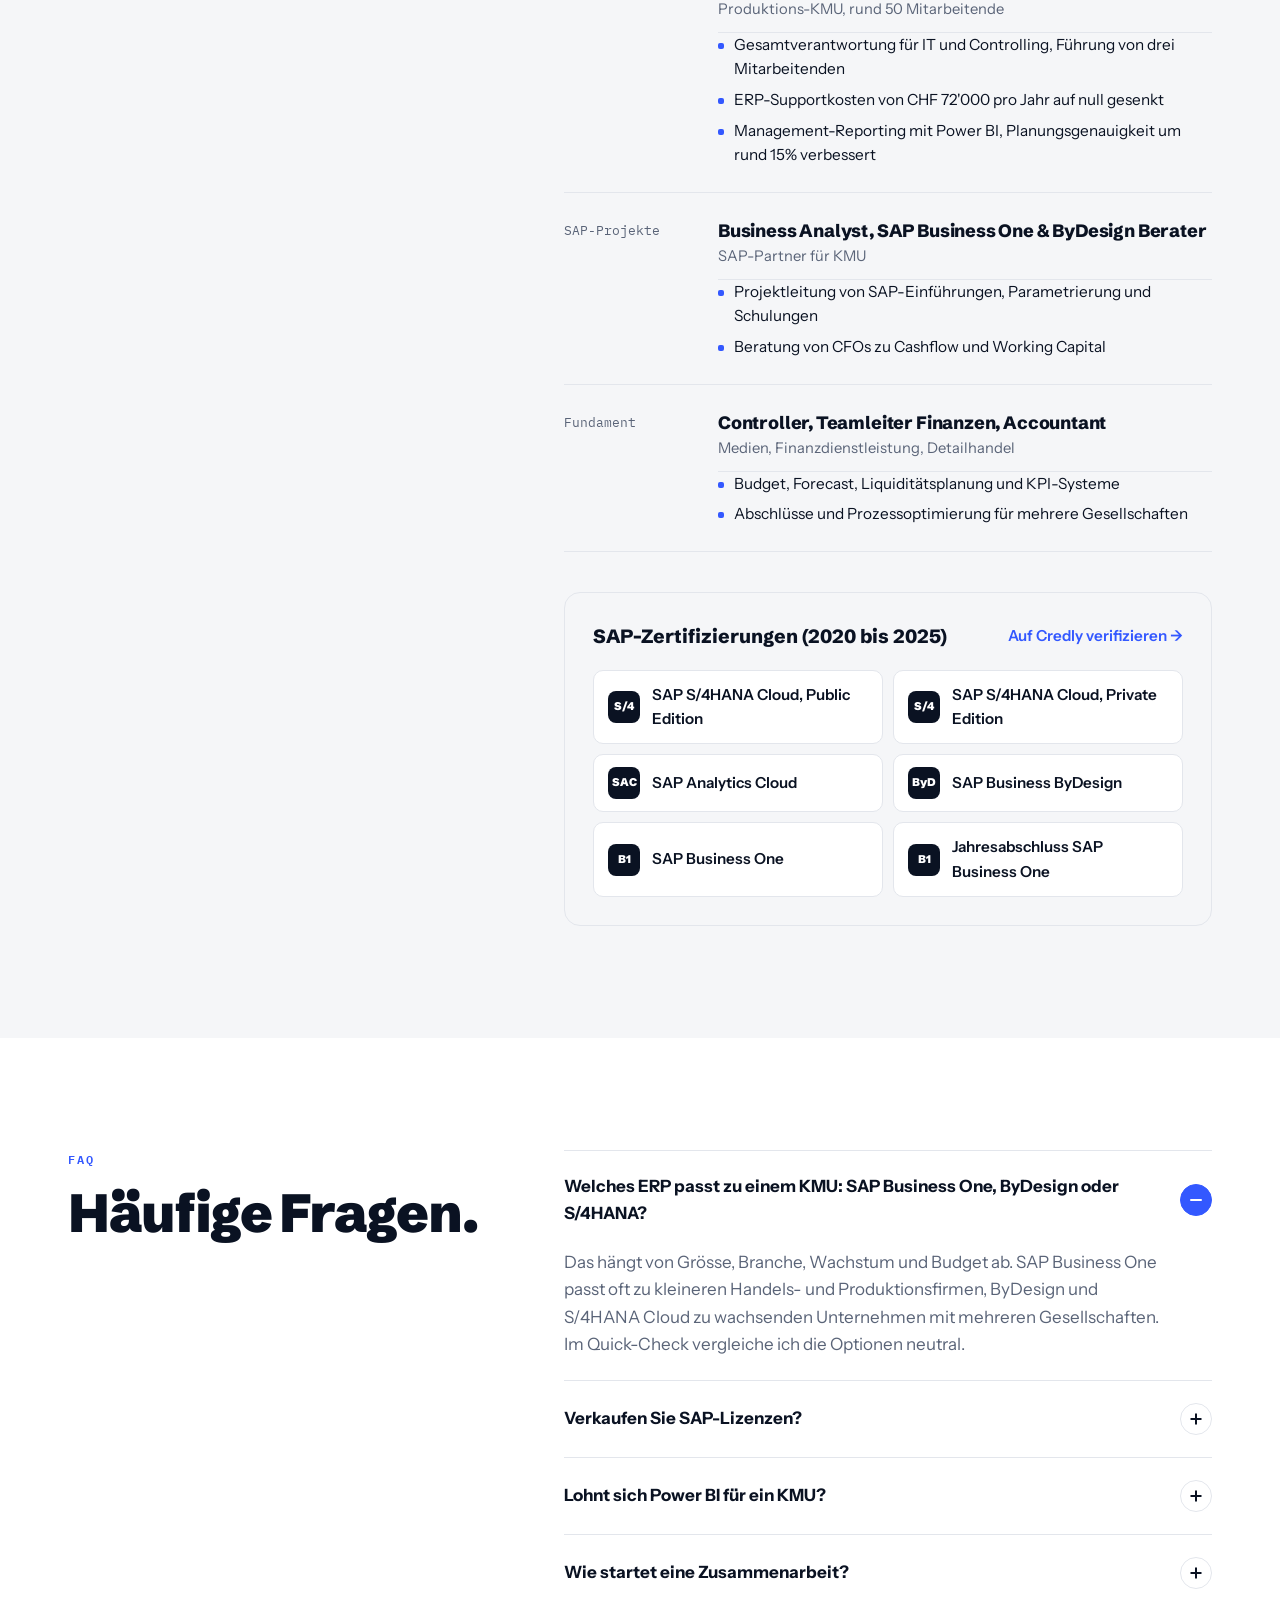
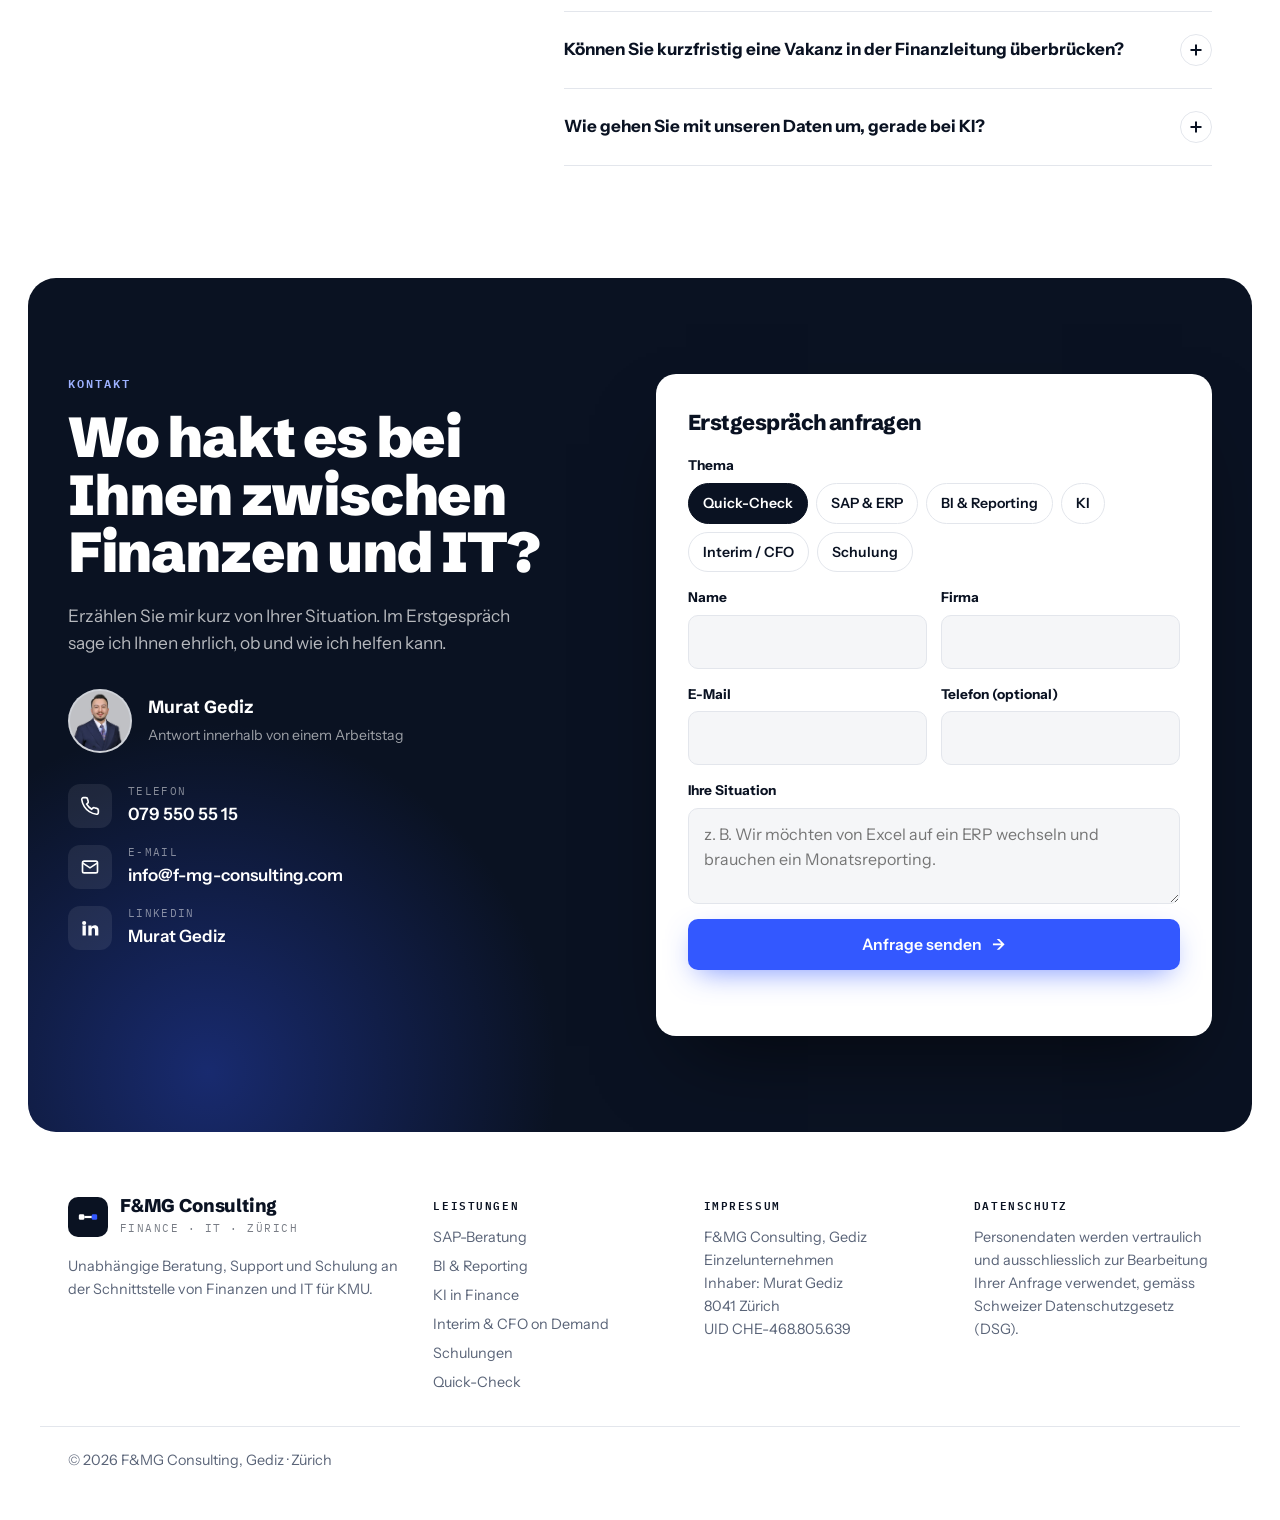
==== commit bd2ff687: "aBI werkzeugneutral und KI integriert" ====
--- a/index.html
+++ b/index.html
@@ -3,8 +3,8 @@
 <head>
 <meta charset="utf-8">
 <meta name="viewport" content="width=device-width, initial-scale=1">
-<title>F&amp;MG Consulting | SAP, Power BI &amp; KI-Beratung für KMU in Zürich</title>
-<meta name="description" content="Unabhängige SAP- und ERP-Beratung, Power BI Reporting und KI in Finance für KMU in Zürich. Murat Gediz: 15+ Jahre Finanzen und Controlling, 6 SAP-Zertifizierungen. Jetzt Quick-Check anfragen.">
+<title>F&amp;MG Consulting | SAP, Business Intelligence &amp; KI-Beratung für KMU in Zürich</title>
+<meta name="description" content="Unabhängige SAP- und ERP-Beratung, Business Intelligence mit Power BI, SAP Analytics Cloud oder NUMARIS AI und KI in Finance für KMU in Zürich. Murat Gediz: 15+ Jahre Finanzen und Controlling, 6 SAP-Zertifizierungen. Jetzt Quick-Check anfragen.">
 <meta property="og:title" content="F&amp;MG Consulting | Finanzen und IT für KMU">
 <meta property="og:description" content="SAP Business One, ByDesign und S/4HANA, Power BI Reporting und KI in Finance. Beratung aus Zürich.">
 <meta property="og:type" content="website">
@@ -35,7 +35,7 @@
       "founder": {"@id": "https://www.f-mg-consulting.com/#murat"},
       "makesOffer": [
         {"@type": "Offer", "itemOffered": {"@type": "Service", "name": "SAP Business One, ByDesign und S/4HANA Beratung"}},
-        {"@type": "Offer", "itemOffered": {"@type": "Service", "name": "Power BI Reporting und Controlling für KMU"}},
+        {"@type": "Offer", "itemOffered": {"@type": "Service", "name": "Business Intelligence und KI-Analysen für KMU (Power BI, SAP Analytics Cloud, NUMARIS AI)"}},
         {"@type": "Offer", "itemOffered": {"@type": "Service", "name": "KI und Automatisierung in Finance"}},
         {"@type": "Offer", "itemOffered": {"@type": "Service", "name": "Interim Leiter Finanzen und CFO on Demand"}}
       ]
@@ -62,7 +62,7 @@
 }
 </script>
 
-<link rel="stylesheet" href="styles.css?v=20261118b">
+<link rel="stylesheet" href="styles.css?v=20261118c">
 
 </head>
 <body>
@@ -92,7 +92,7 @@
       <div class="copy">
         <span class="tagline"><i></i>Verfügbar für neue Mandate</span>
         <h1>Ich bringe Ihre <em>Finanzen</em> und Ihre <em>IT</em> zusammen.</h1>
-        <p class="lead">Unabhängige Beratung für KMU in Zürich: <strong>SAP und ERP, Power BI Reporting und KI in Finance.</strong> Aus über 15 Jahren Verantwortung in Finanzabteilungen, nicht aus dem Lehrbuch.</p>
+        <p class="lead">Unabhängige Beratung für KMU in Zürich: <strong>SAP und ERP, Business Intelligence und KI in Finance.</strong> Aus über 15 Jahren Verantwortung in Finanzabteilungen, nicht aus dem Lehrbuch.</p>
         <div class="ctas">
           <a class="btn primary" href="#kontakt">Kostenloses Erstgespräch <span class="a">→</span></a>
           <a class="btn ghost" href="#quick-check">Quick-Check ansehen</a>
@@ -115,7 +115,7 @@
         </div>
         <div class="chip-f c2" aria-hidden="true">
           <span class="ico"><svg width="20" height="20" viewBox="0 0 24 24" fill="none" stroke="#19a463" stroke-width="2.2" stroke-linecap="round" stroke-linejoin="round"><path d="M3 17l6-6 4 4 8-8"/><path d="M15 7h6v6"/></svg></span>
-          <div><b>Power BI</b><span>4 Systeme, 1 Datenmodell</span></div>
+          <div><b>BI &amp; KI</b><span>4 Systeme, 1 Datenmodell</span></div>
         </div>
       </div>
     </div>
@@ -204,16 +204,17 @@
 
         <article class="card" id="power-bi-reporting">
           <div class="top"><span class="ic"><svg viewBox="0 0 24 24" fill="none" stroke="#3358ff" stroke-width="2" stroke-linecap="round" stroke-linejoin="round"><path d="M4 20V11M10 20V5M16 20v-6M22 20H2"/></svg></span><span class="no">02</span></div>
-          <h3>Power BI &amp; Reporting</h3>
-          <p>Ein Management-Reporting, das Entscheide ermöglicht. Ich verbinde Ihre Systeme zu einem sauberen Datenmodell und baue Dashboards für Geschäftsleitung und Controlling.</p>
+          <h3>Business Intelligence &amp; Reporting</h3>
+          <p>Ein Management-Reporting, das Entscheide ermöglicht. Ich verbinde Ihre Systeme zu einem sauberen Datenmodell und baue Dashboards im passenden Werkzeug, ergänzt mit KI, die Ihre Zahlen erklärt.</p>
           <ul>
             <li>KPI-Dashboards und Management-Reporting</li>
-            <li>Power BI, Power Query, SQL, SAP Analytics Cloud</li>
+            <li>Power BI, SAP Analytics Cloud oder NUMARIS AI</li>
+            <li>KI-Kommentare und Fragen an Ihre Zahlen</li>
             <li>Budget, Forecast und Liquiditätsplanung</li>
             <li>Datenmodell über mehrere Systeme</li>
           </ul>
           <div class="partner">Als Plattform: <a href="https://numaris.ch">NUMARIS AI →</a></div>
-          <a class="more" href="power-bi-controlling-kmu.html">Mehr zu Power BI &amp; Reporting <span class="a">→</span></a>
+          <a class="more" href="power-bi-controlling-kmu.html">Mehr zu BI &amp; Reporting <span class="a">→</span></a>
         </article>
 
         <article class="card" id="ki-finance">
@@ -237,11 +238,11 @@
       <div class="train">
         <div>
           <span class="eyebrow">Schulungen &amp; Workshops</span>
-          <h3>Ihr Team soll SAP, Power BI und die Finanzplanung sicher beherrschen?</h3>
-          <p>14 praxisnahe Schulungen, inhouse auf Ihren Daten, online oder als 1:1 Coaching.</p>
+          <h3>Ihr Team soll SAP, BI-Werkzeuge, KI und die Finanzplanung sicher beherrschen?</h3>
+          <p>15 praxisnahe Schulungen, die ERP, BI und KI verbinden. Inhouse auf Ihren Daten, online oder als 1:1 Coaching.</p>
         </div>
         <div>
-          <div class="tchips"><span>SAP Business One</span><span>SAP S/4HANA</span><span>Power BI</span><span>Datenaufbereitung</span><span>Budget &amp; Forecast</span><span>KI in Finance</span></div>
+          <div class="tchips"><span>SAP Business One</span><span>SAP S/4HANA</span><span>Business Intelligence</span><span>Datenaufbereitung</span><span>Budget &amp; Forecast</span><span>KI in Finance</span></div>
           <a class="btn primary" href="schulungen-sap-power-bi-finanzen.html">Kurskatalog ansehen <span class="a">→</span></a>
         </div>
       </div>
@@ -434,7 +435,7 @@
           <div class="chips" role="radiogroup" aria-label="Thema">
             <input type="radio" name="t" id="c0" value="Quick-Check" checked><label for="c0">Quick-Check</label>
             <input type="radio" name="t" id="c1" value="SAP & ERP"><label for="c1">SAP &amp; ERP</label>
-            <input type="radio" name="t" id="c2" value="Power BI & Reporting"><label for="c2">Power BI</label>
+            <input type="radio" name="t" id="c2" value="BI & Reporting"><label for="c2">BI &amp; Reporting</label>
             <input type="radio" name="t" id="c3" value="KI & Automatisierung"><label for="c3">KI</label>
             <input type="radio" name="t" id="c4" value="Interim / CFO on Demand"><label for="c4">Interim / CFO</label>
             <input type="radio" name="t" id="c5" value="Schulung"><label for="c5">Schulung</label>
@@ -462,7 +463,7 @@
       <a class="brand" href="#top"><span class="m"><svg width="22" height="22" viewBox="0 0 24 24" aria-hidden="true"><rect x="2" y="9" width="6" height="6" rx="1.5" fill="#fff"/><rect x="16" y="9" width="6" height="6" rx="1.5" fill="#3358ff"/><path d="M8 12h8" stroke="#fff" stroke-width="2.4"/></svg></span><span><b>F&amp;MG Consulting</b><small>Finance · IT · Zürich</small></span></a>
       <p style="margin-top:16px;max-width:27em">Unabhängige Beratung, Support und Schulung an der Schnittstelle von Finanzen und IT für KMU.</p>
     </div>
-    <div><h4>Leistungen</h4><ul><li><a href="sap-beratung-zuerich.html">SAP-Beratung</a></li><li><a href="power-bi-controlling-kmu.html">Power BI &amp; Reporting</a></li><li><a href="ki-finance-automatisierung.html">KI in Finance</a></li><li><a href="interim-cfo-zuerich.html">Interim &amp; CFO on Demand</a></li><li><a href="schulungen-sap-power-bi-finanzen.html">Schulungen</a></li><li><a href="#quick-check">Quick-Check</a></li></ul></div>
+    <div><h4>Leistungen</h4><ul><li><a href="sap-beratung-zuerich.html">SAP-Beratung</a></li><li><a href="power-bi-controlling-kmu.html">BI &amp; Reporting</a></li><li><a href="ki-finance-automatisierung.html">KI in Finance</a></li><li><a href="interim-cfo-zuerich.html">Interim &amp; CFO on Demand</a></li><li><a href="schulungen-sap-power-bi-finanzen.html">Schulungen</a></li><li><a href="#quick-check">Quick-Check</a></li></ul></div>
     <div><h4>Impressum</h4><p>F&amp;MG Consulting, Gediz<br>Einzelunternehmen<br>Inhaber: Murat Gediz<br>8041 Zürich<br>UID CHE-468.805.639</p></div>
     <div><h4>Datenschutz</h4><p>Personendaten werden vertraulich und ausschliesslich zur Bearbeitung Ihrer Anfrage verwendet, gemäss Schweizer Datenschutzgesetz (DSG).</p></div>
   </div>
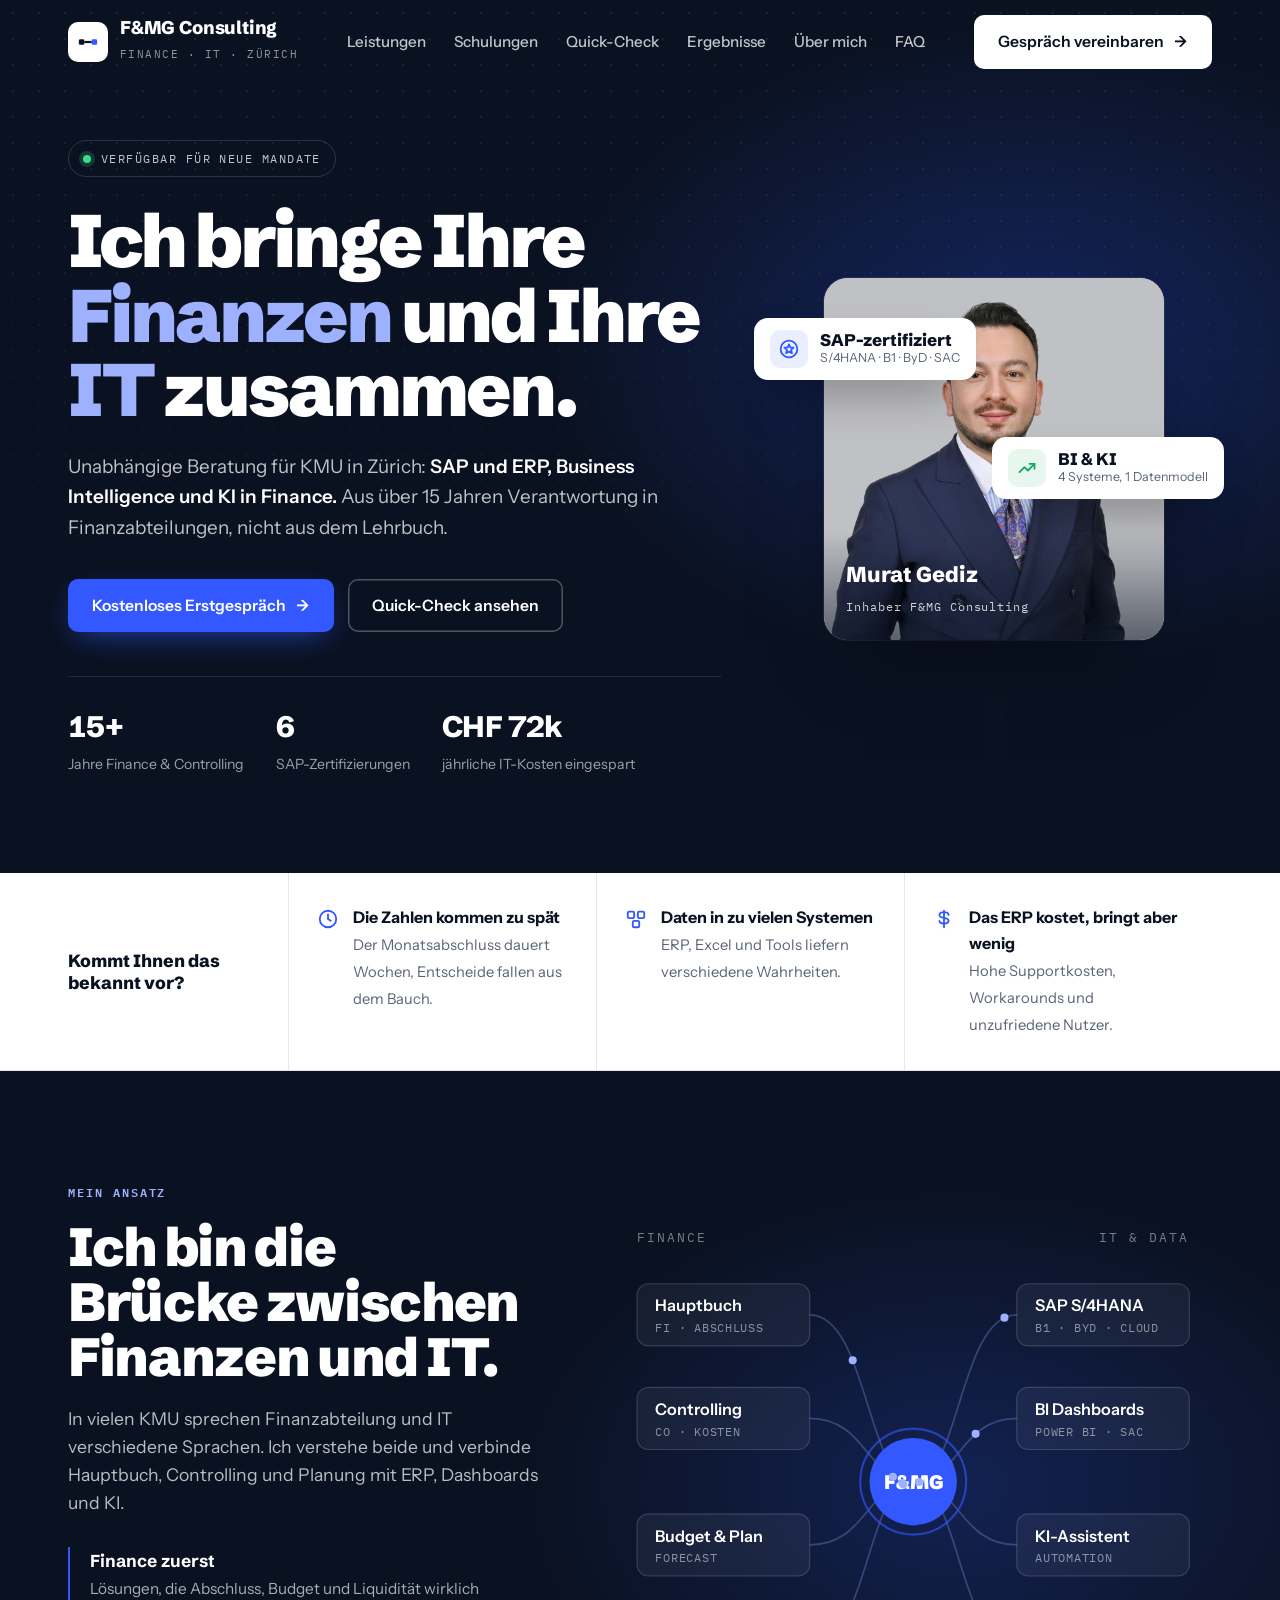
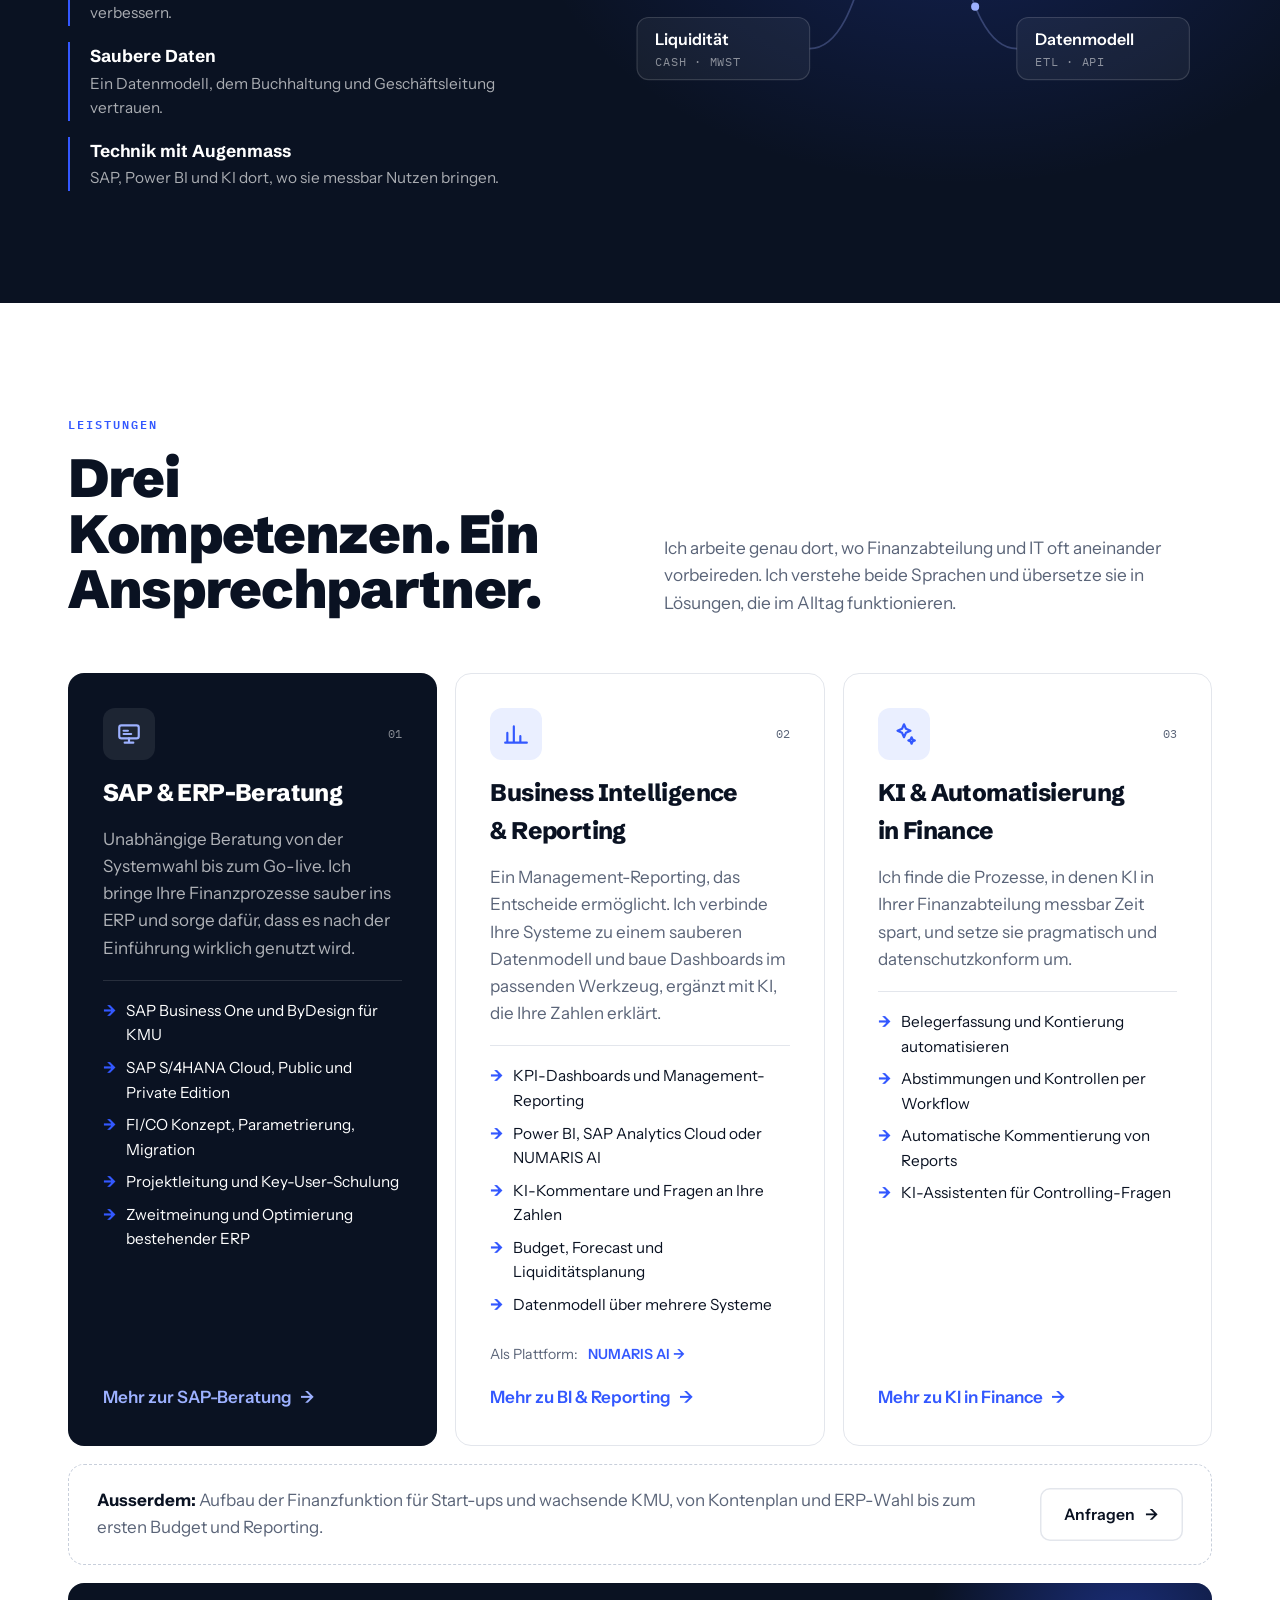
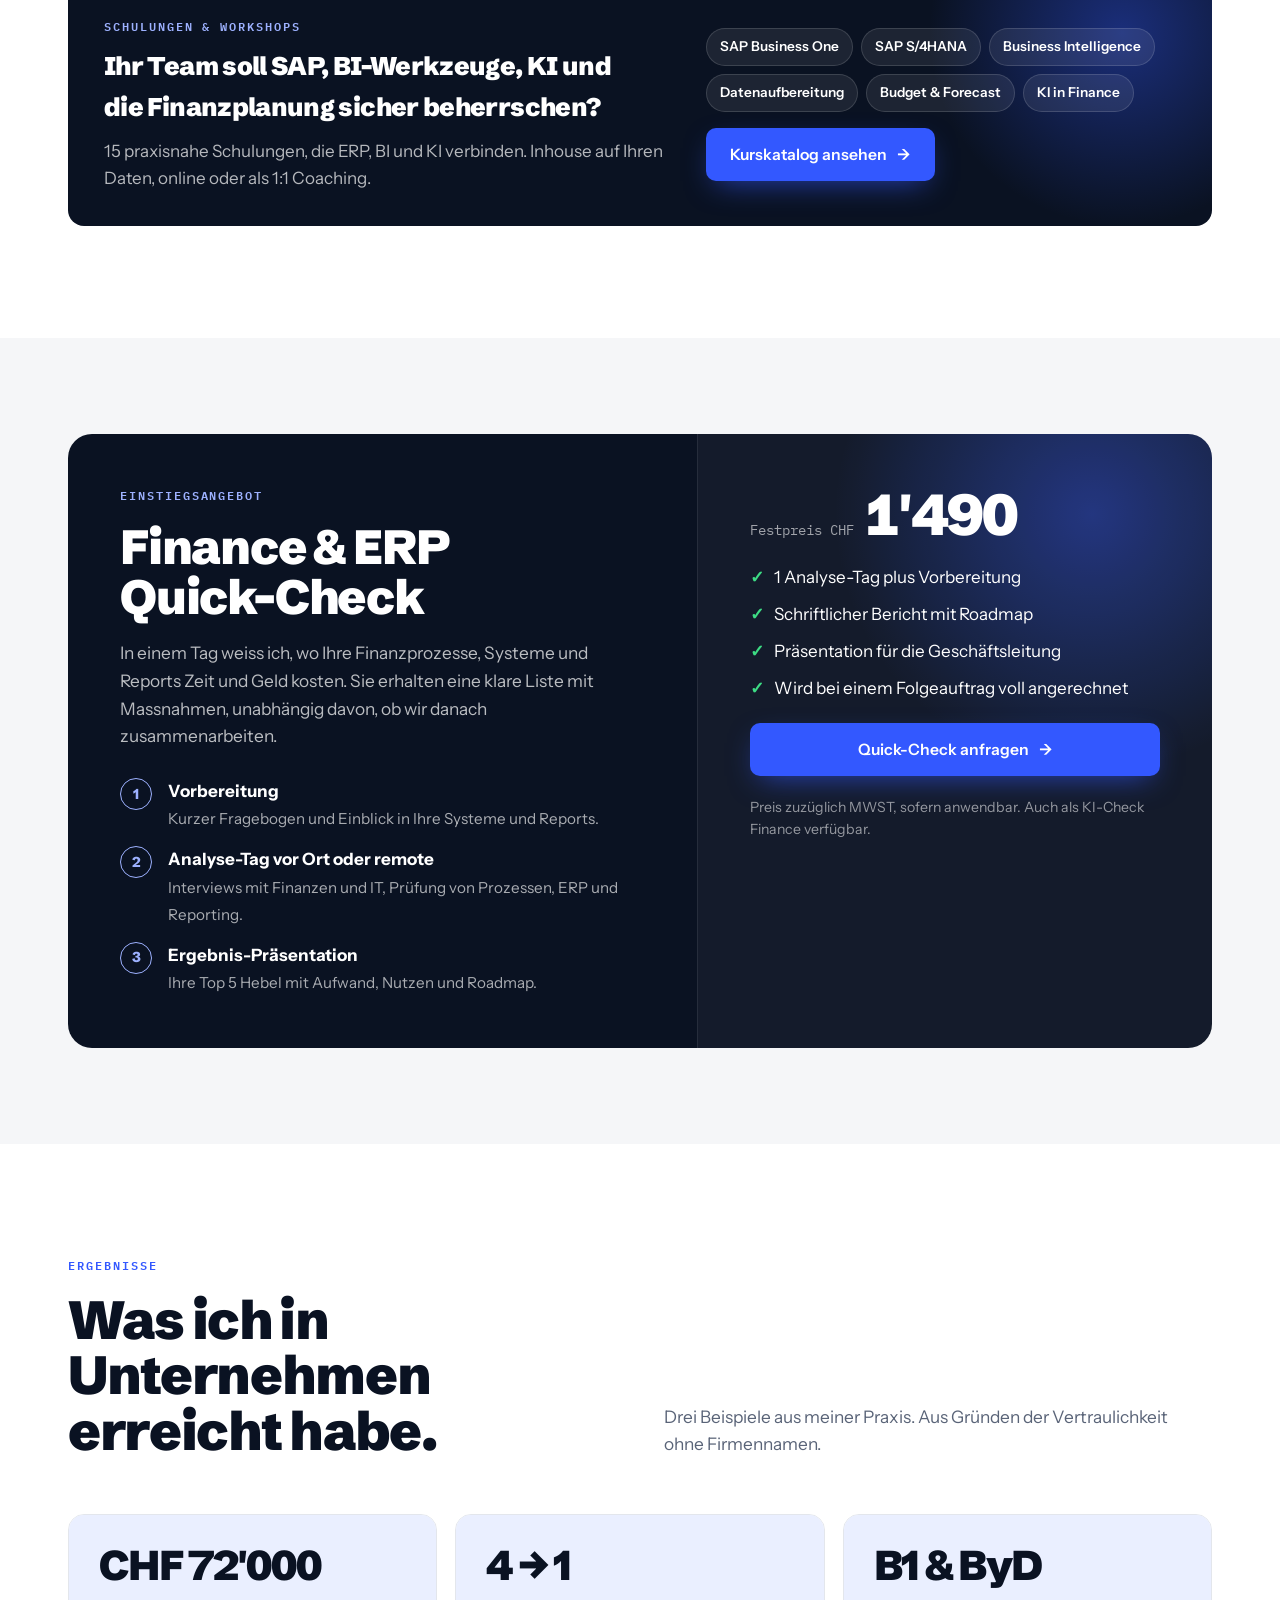
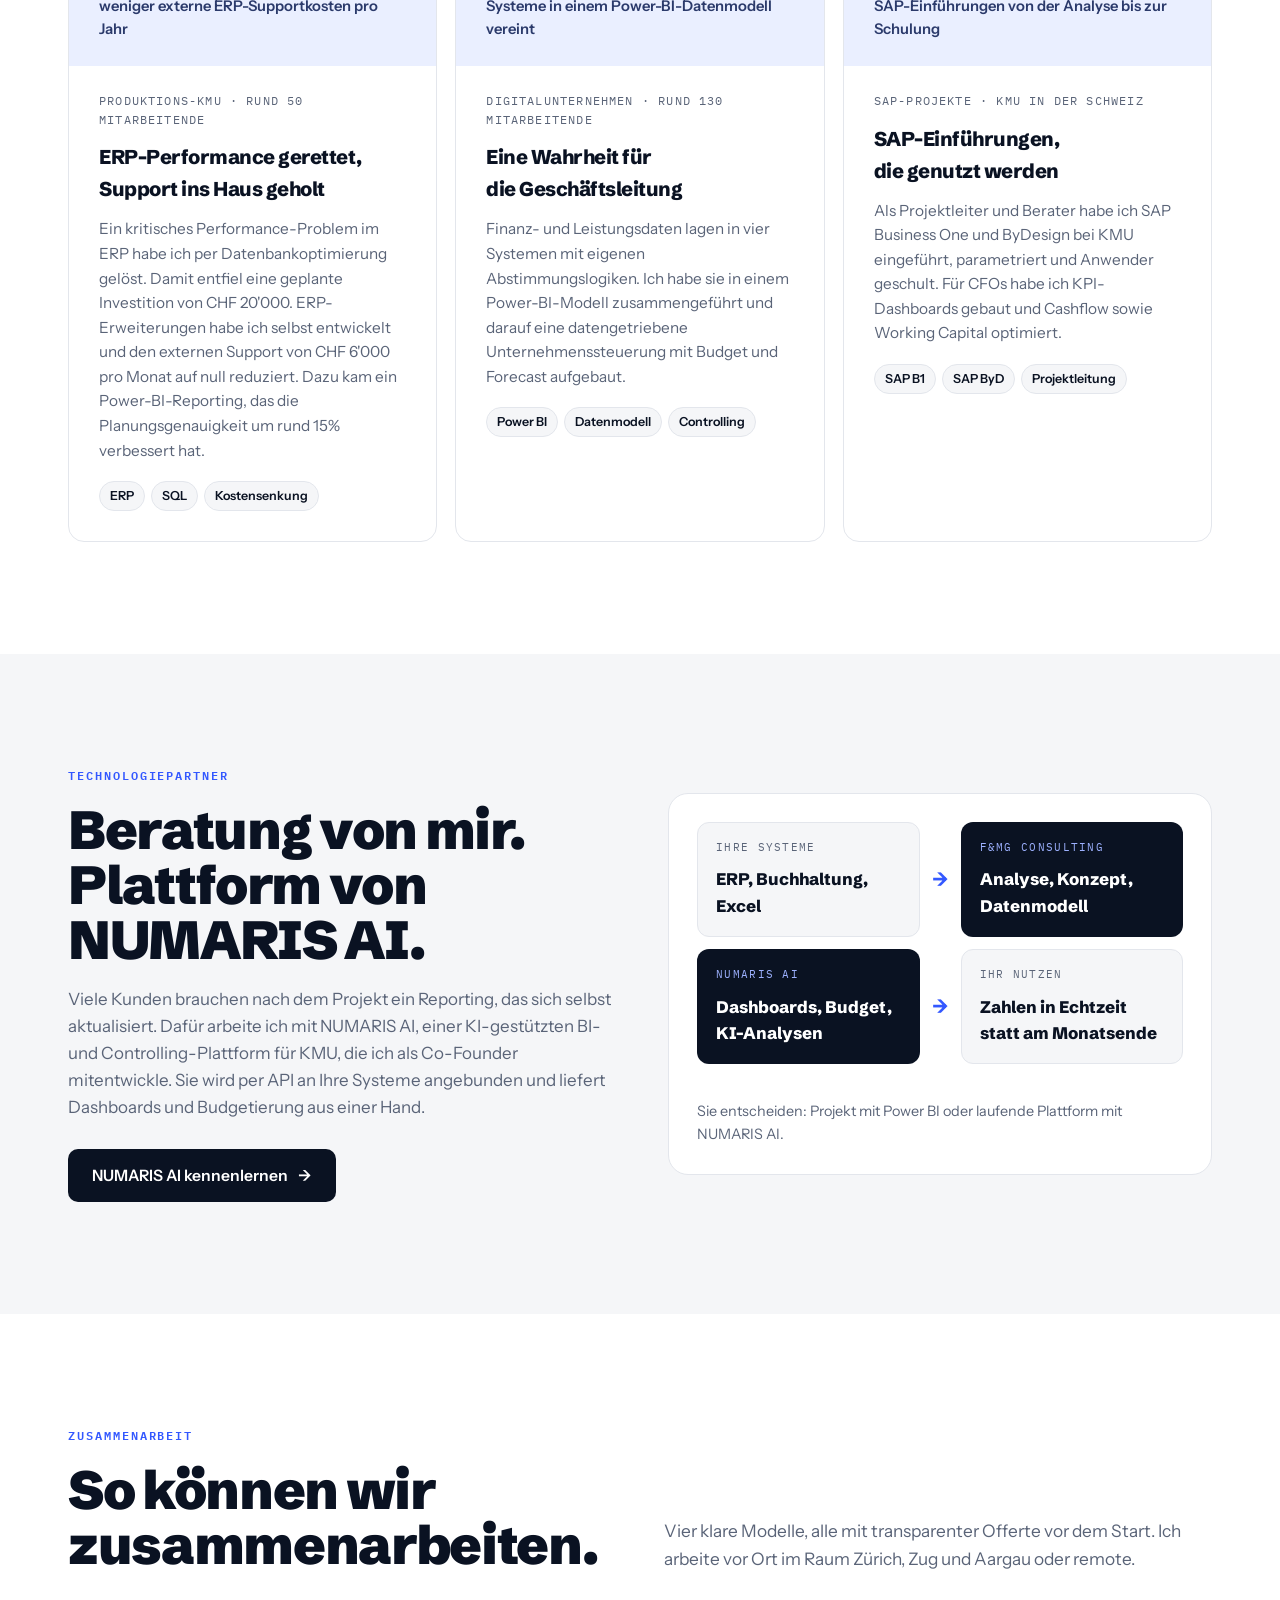
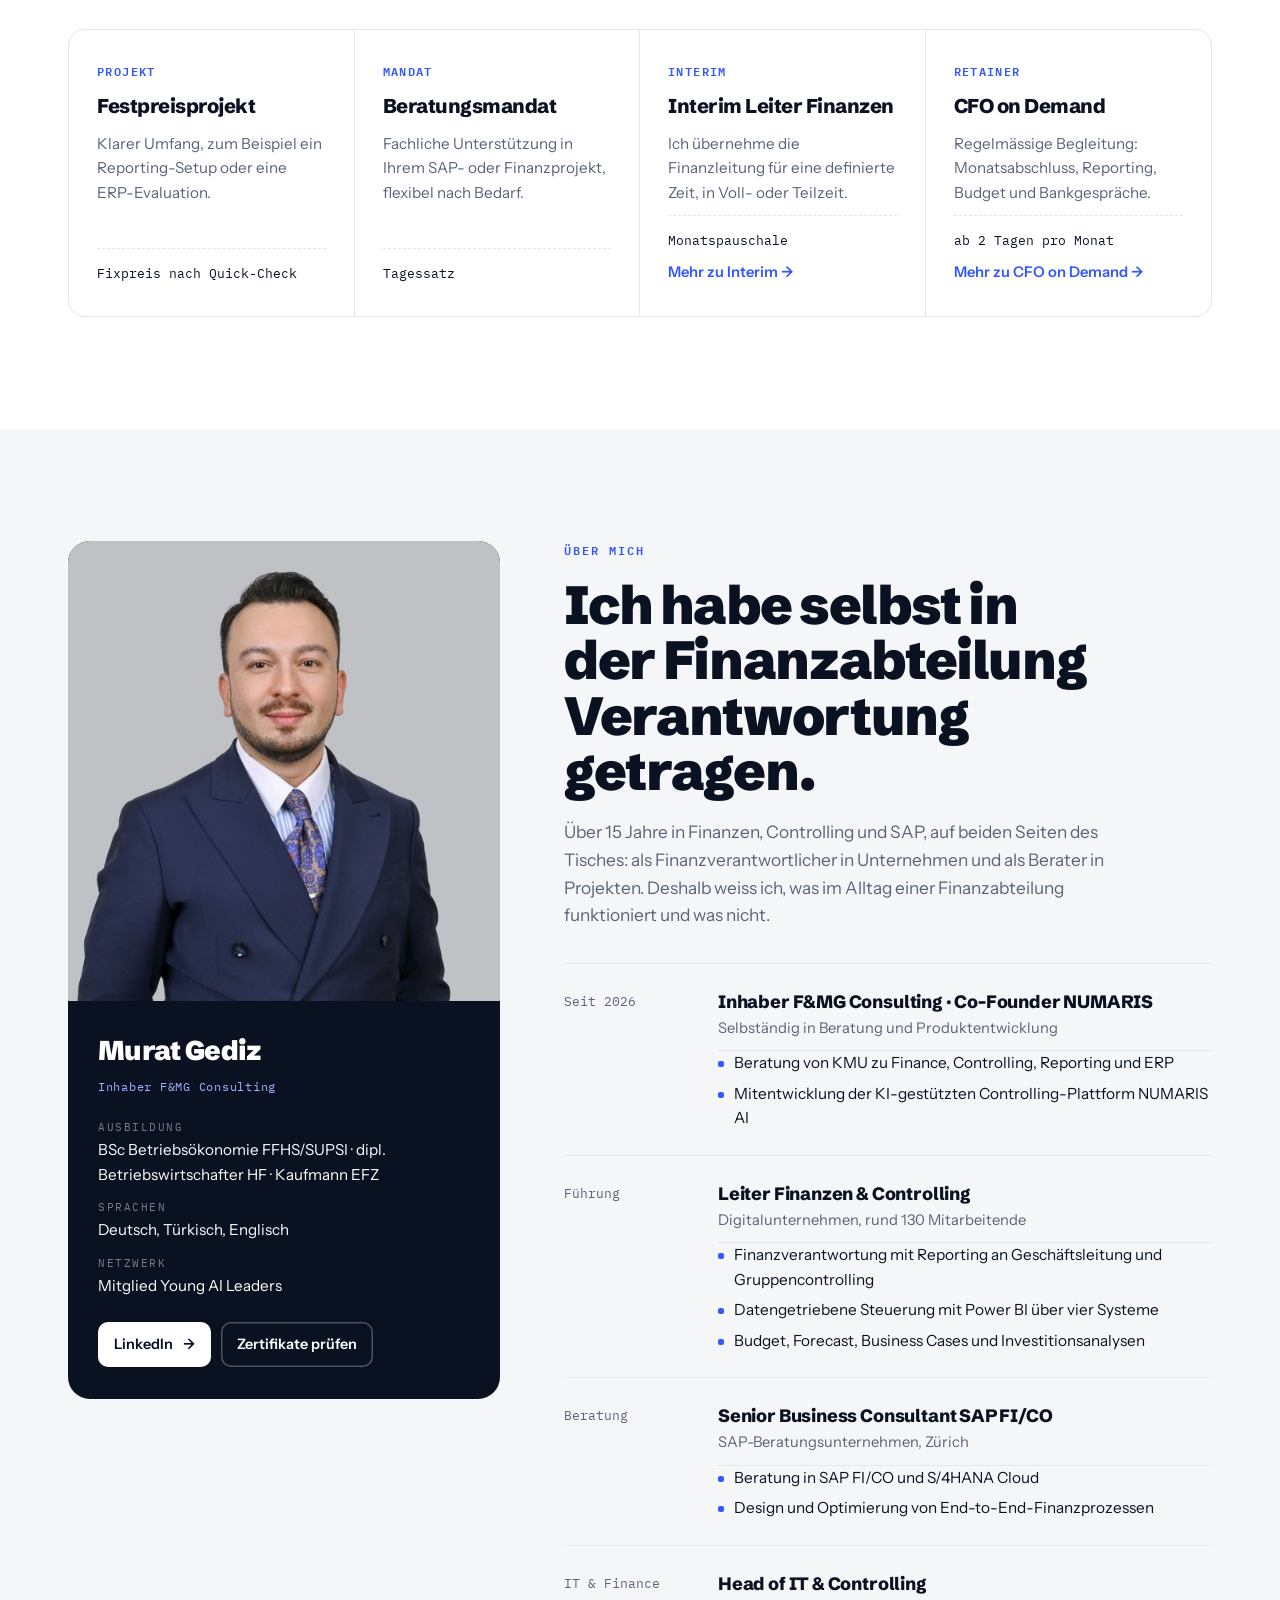
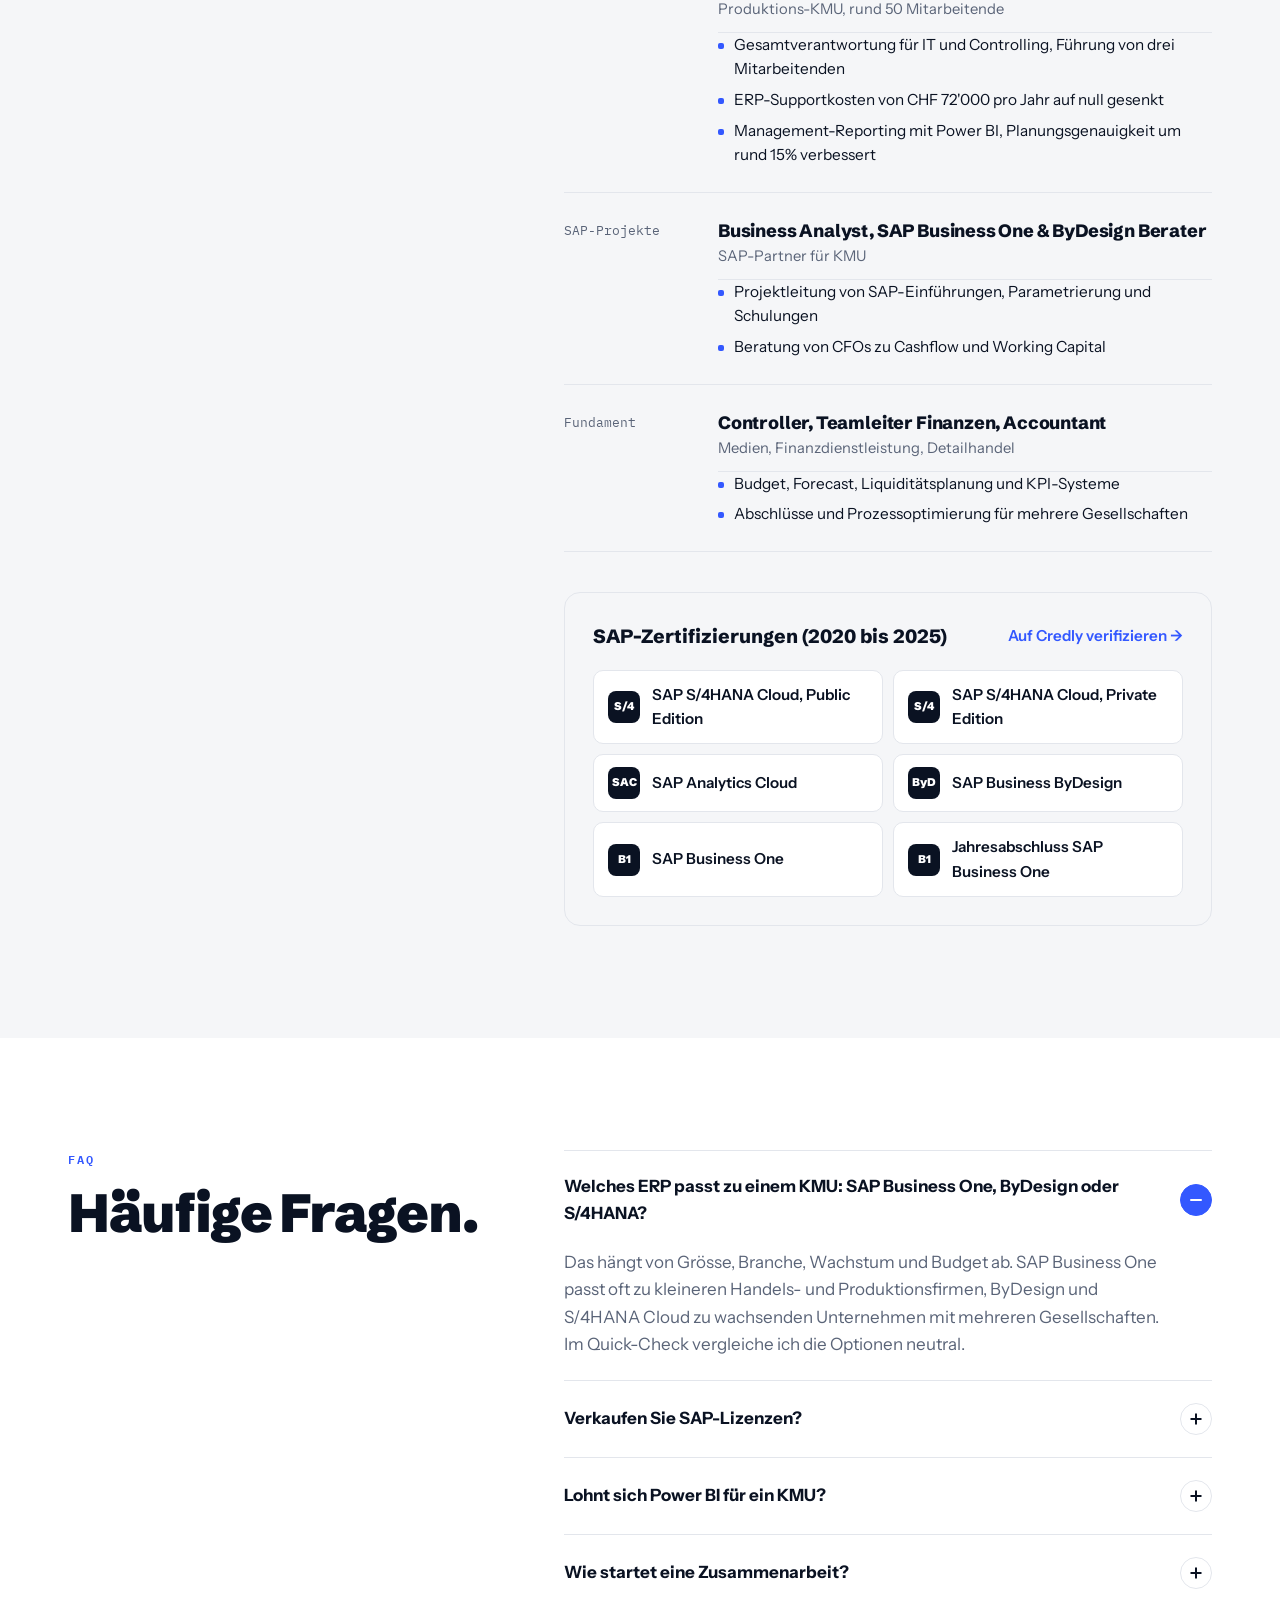
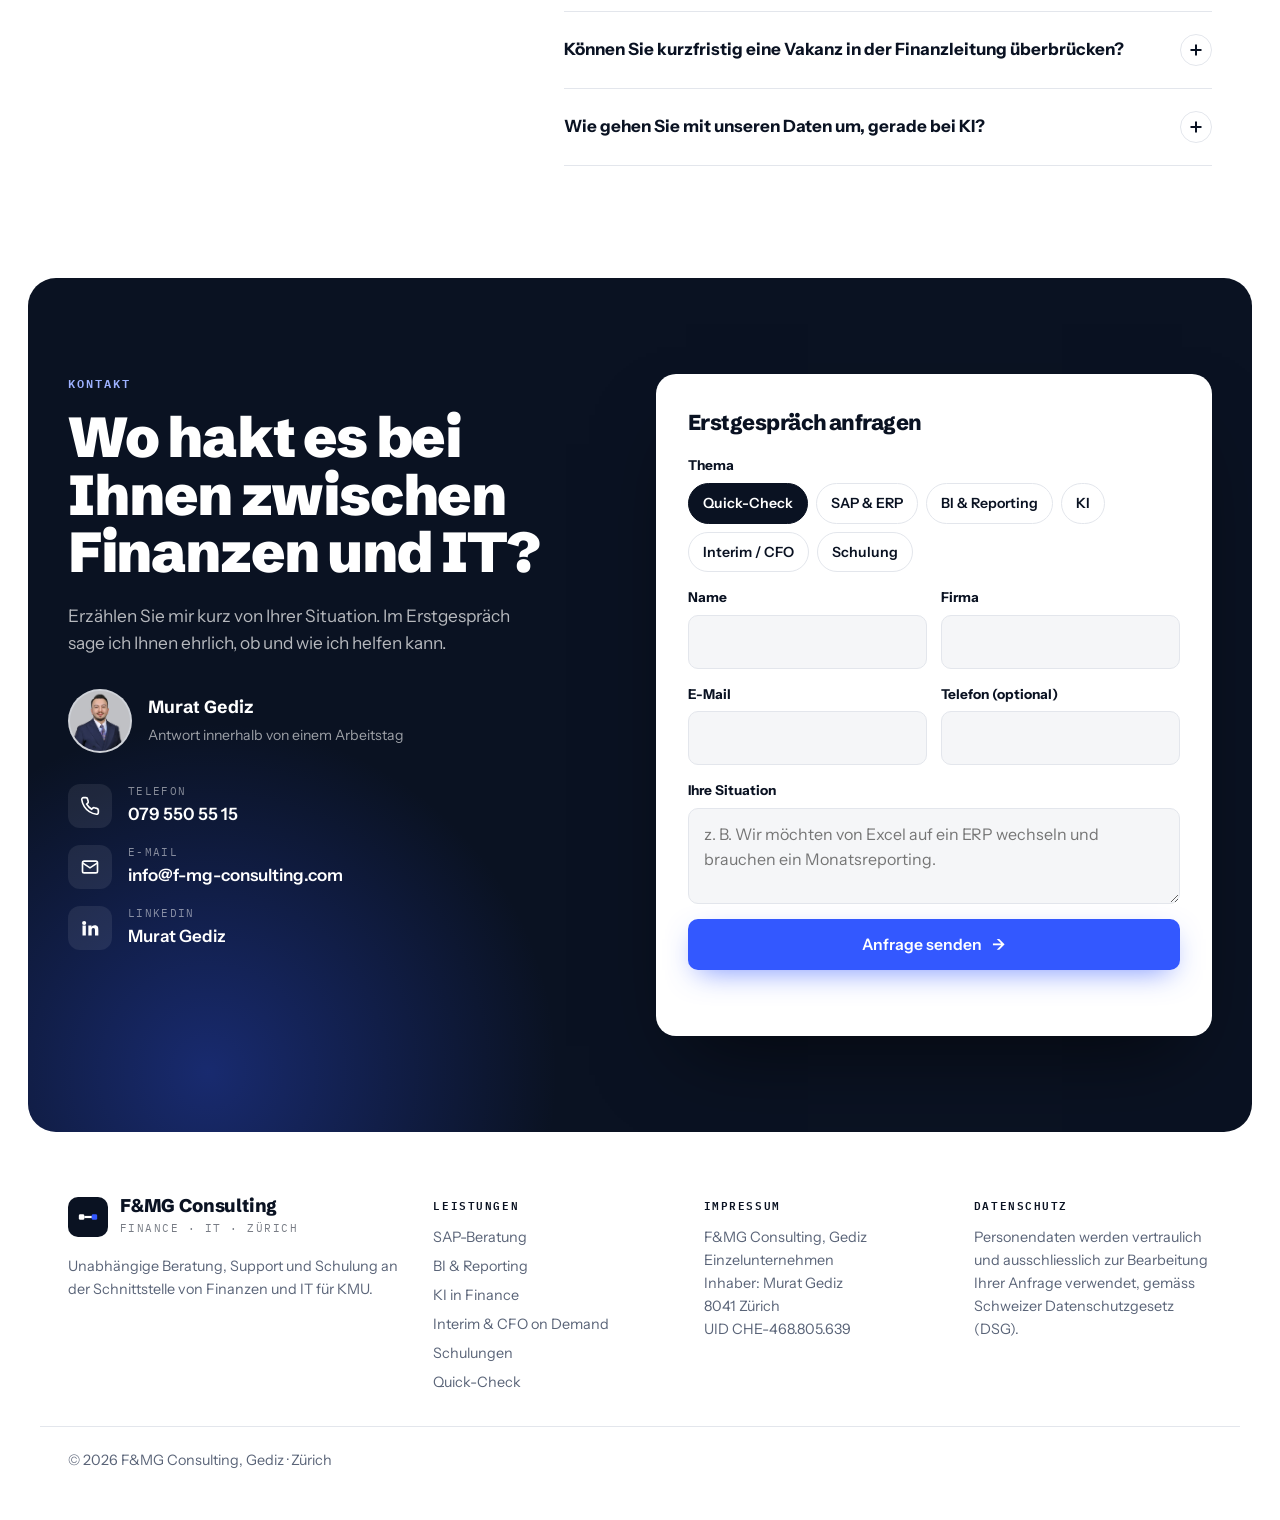
==== commit e09c8486: "aEigenes Vorschaubild fuer Social Sharing" ====
--- a/index.html
+++ b/index.html
@@ -6,9 +6,15 @@
 <title>F&amp;MG Consulting | SAP, Business Intelligence &amp; KI-Beratung für KMU in Zürich</title>
 <meta name="description" content="Unabhängige SAP- und ERP-Beratung, Business Intelligence mit Power BI, SAP Analytics Cloud oder NUMARIS AI und KI in Finance für KMU in Zürich. Murat Gediz: 15+ Jahre Finanzen und Controlling, 6 SAP-Zertifizierungen. Jetzt Quick-Check anfragen.">
 <meta property="og:title" content="F&amp;MG Consulting | Finanzen und IT für KMU">
-<meta property="og:description" content="SAP Business One, ByDesign und S/4HANA, Power BI Reporting und KI in Finance. Beratung aus Zürich.">
+<meta property="og:description" content="SAP, Business Intelligence und KI in Finance für KMU. Beratung und Schulungen aus Zürich.">
 <meta property="og:type" content="website">
-<meta property="og:image" content="https://www.f-mg-consulting.com/murat-gediz.jpg">
+<meta property="og:image" content="https://www.f-mg-consulting.com/og-image.png">
+<meta property="og:image:width" content="1200">
+<meta property="og:image:height" content="630">
+<meta property="og:url" content="https://www.f-mg-consulting.com/">
+<meta property="og:site_name" content="F&amp;MG Consulting">
+<meta name="twitter:card" content="summary_large_image">
+<meta name="twitter:image" content="https://www.f-mg-consulting.com/og-image.png">
 <link rel="canonical" href="https://www.f-mg-consulting.com/">
 <link rel="preconnect" href="https://fonts.googleapis.com">
 <link rel="preconnect" href="https://fonts.gstatic.com" crossorigin>
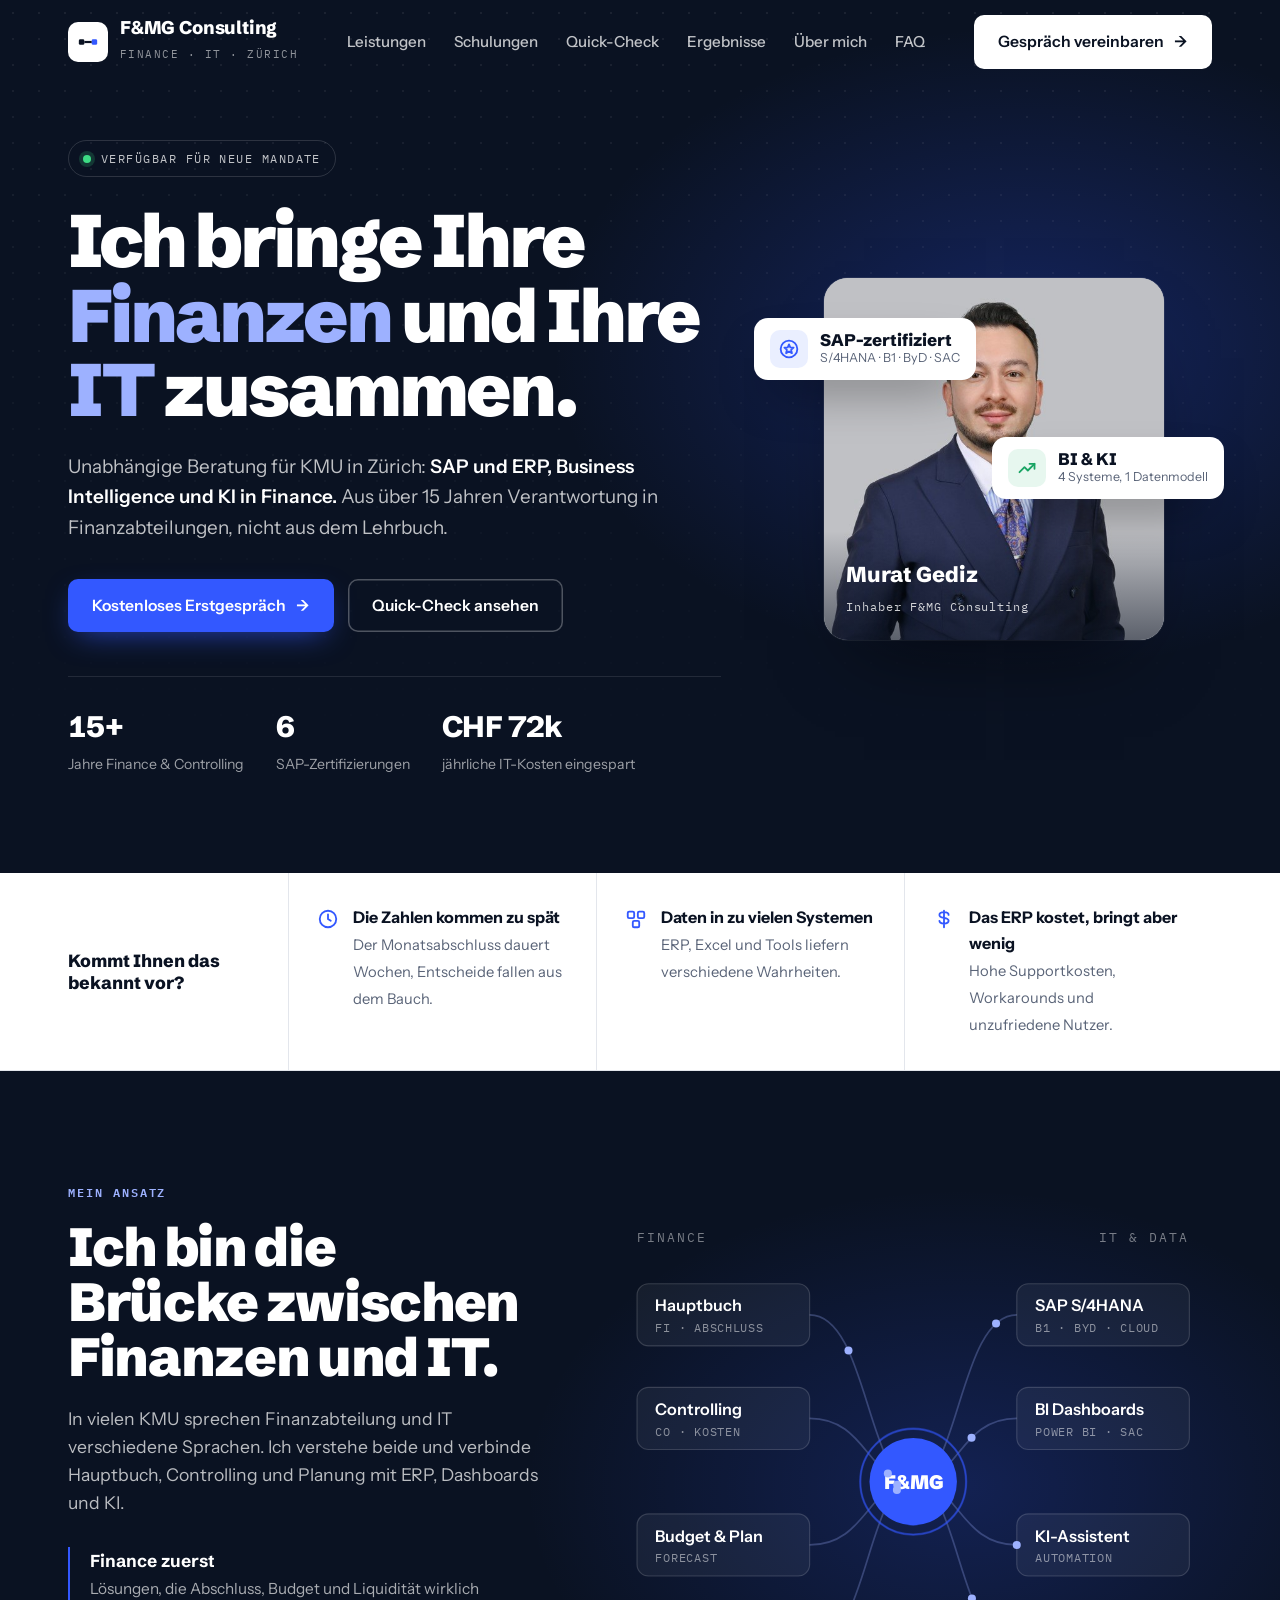
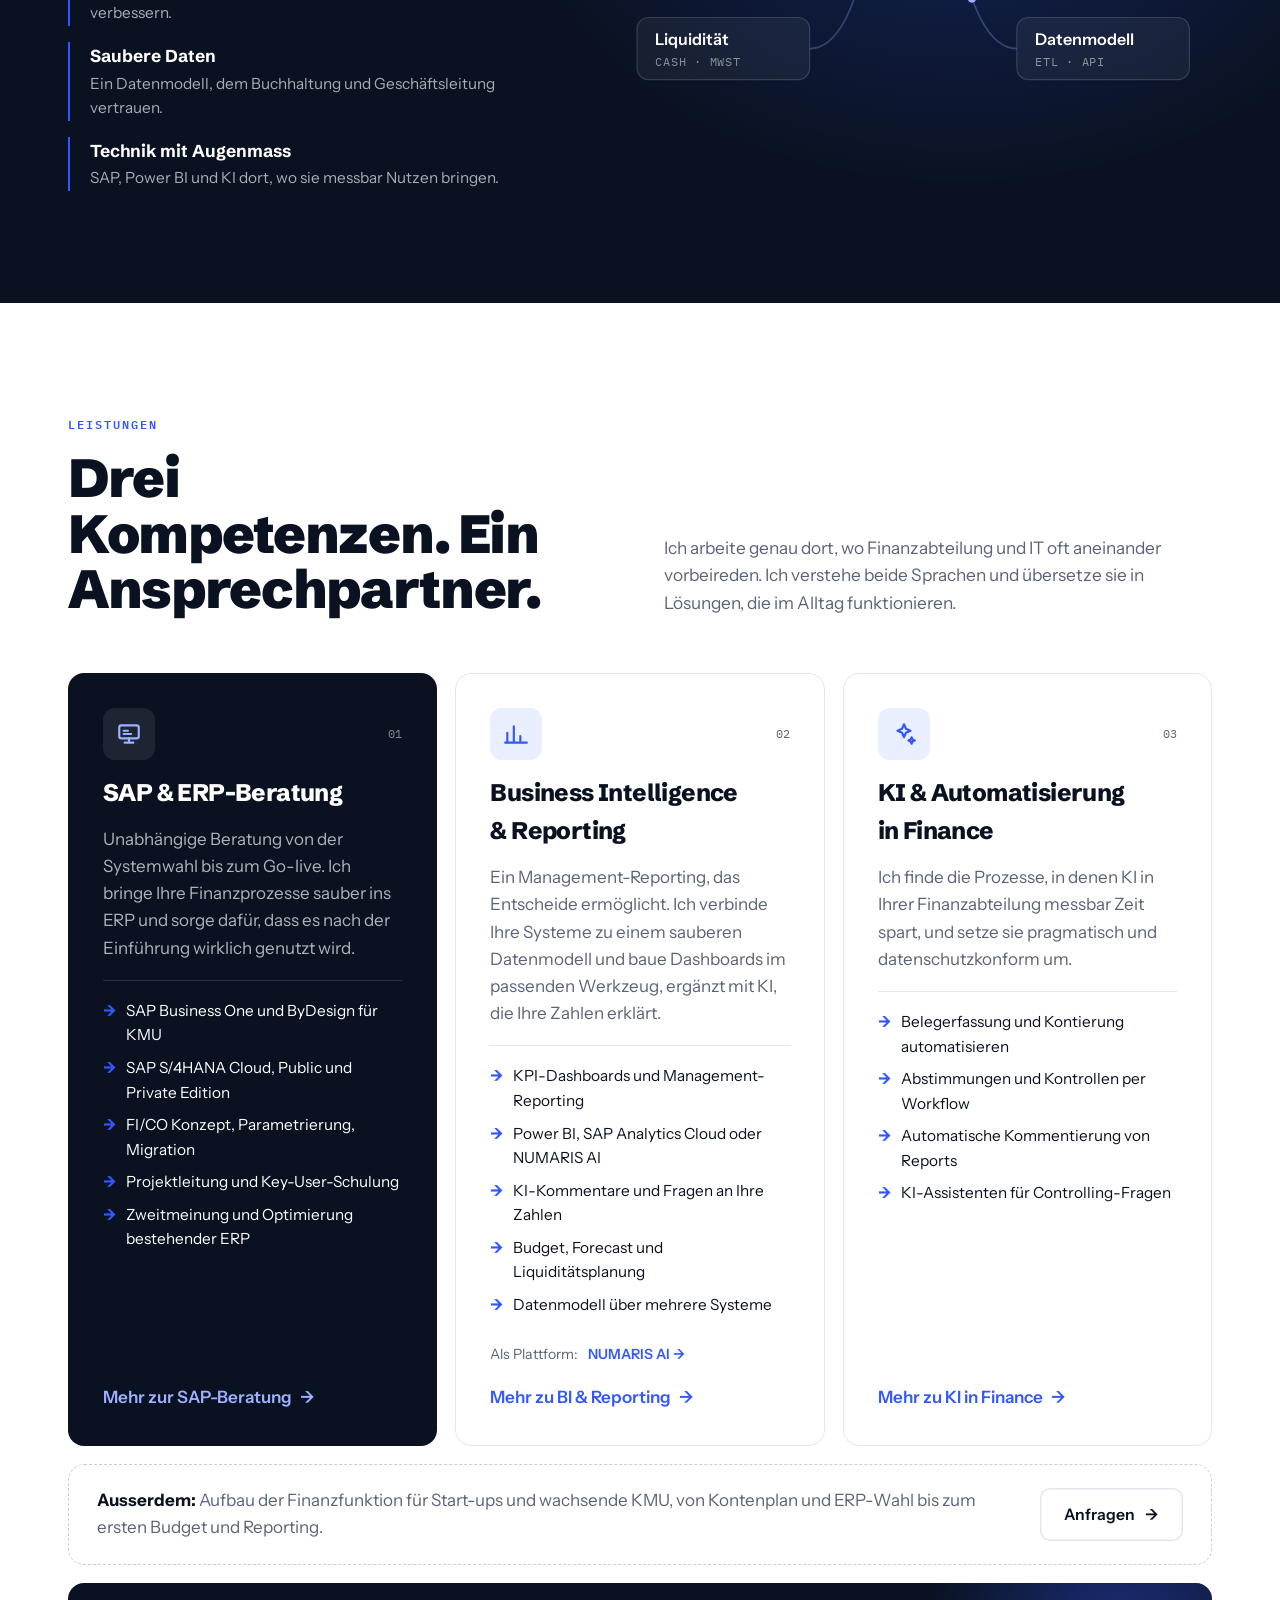
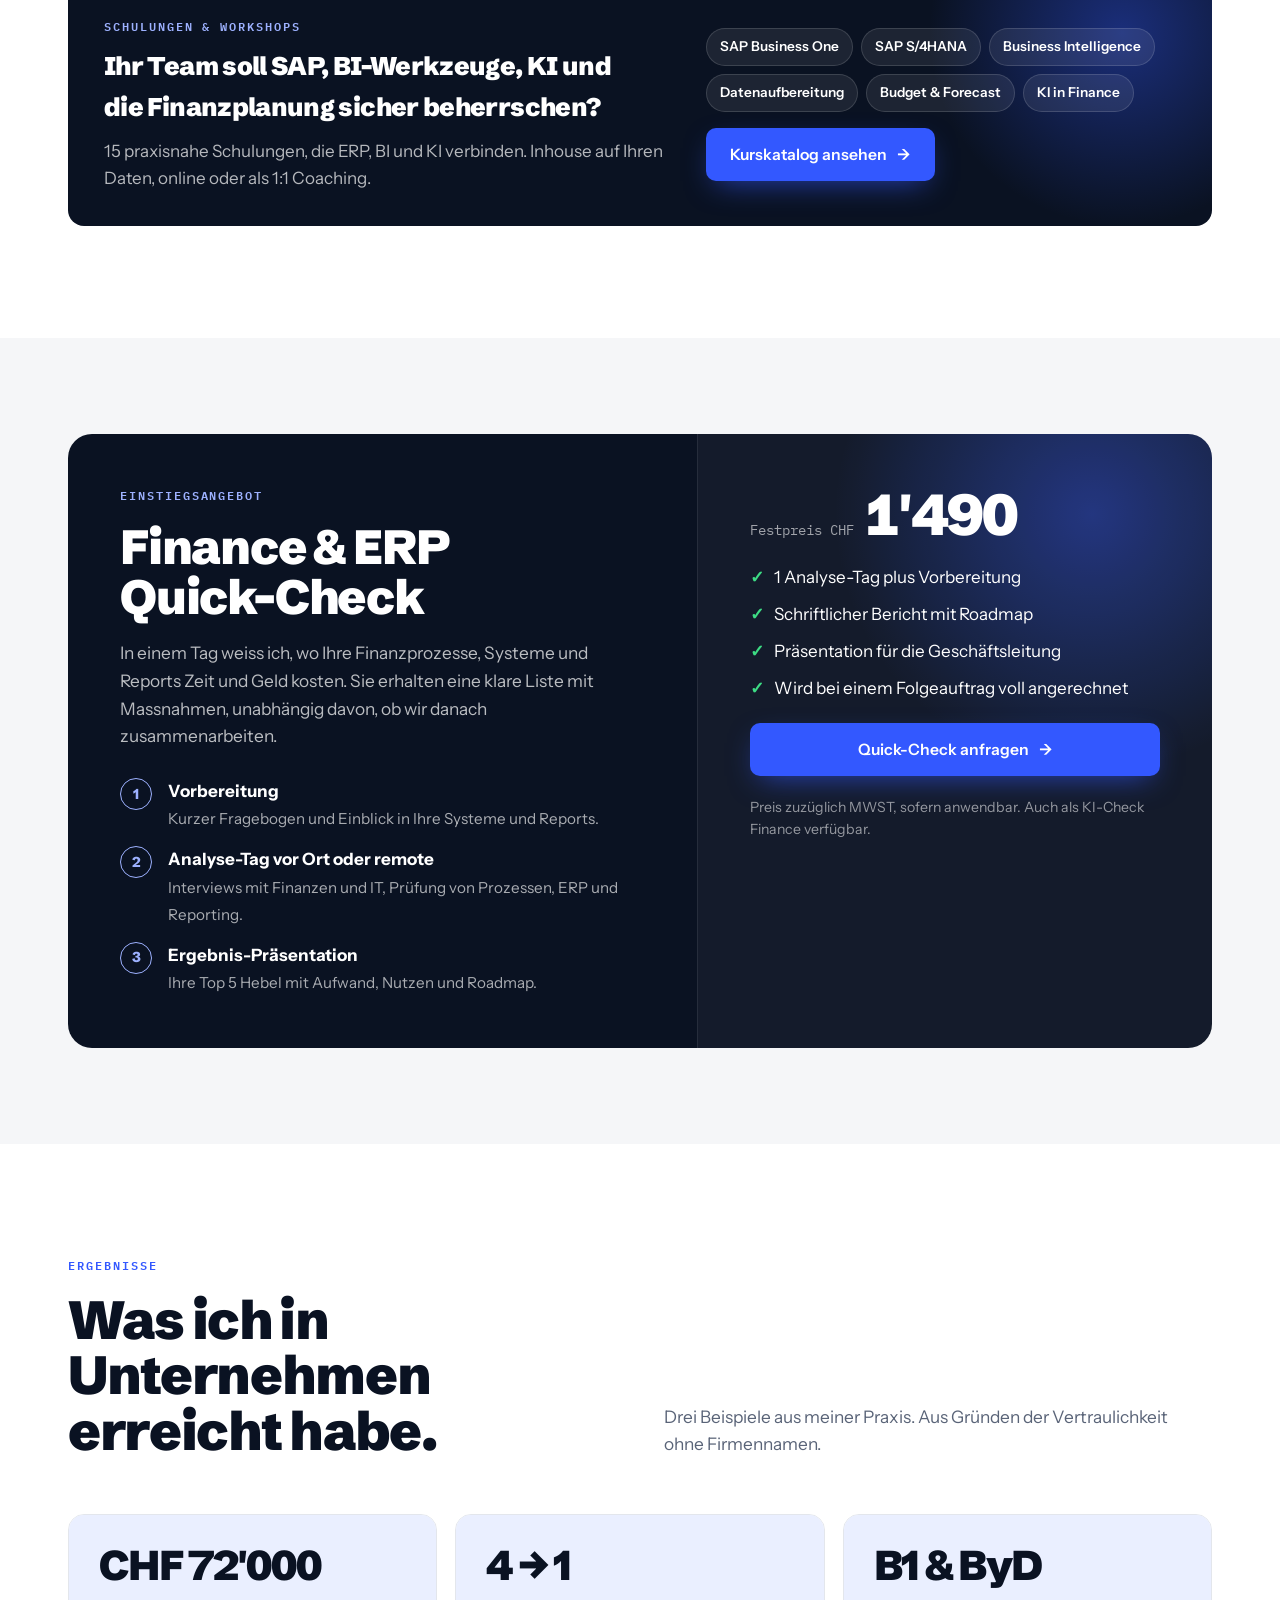
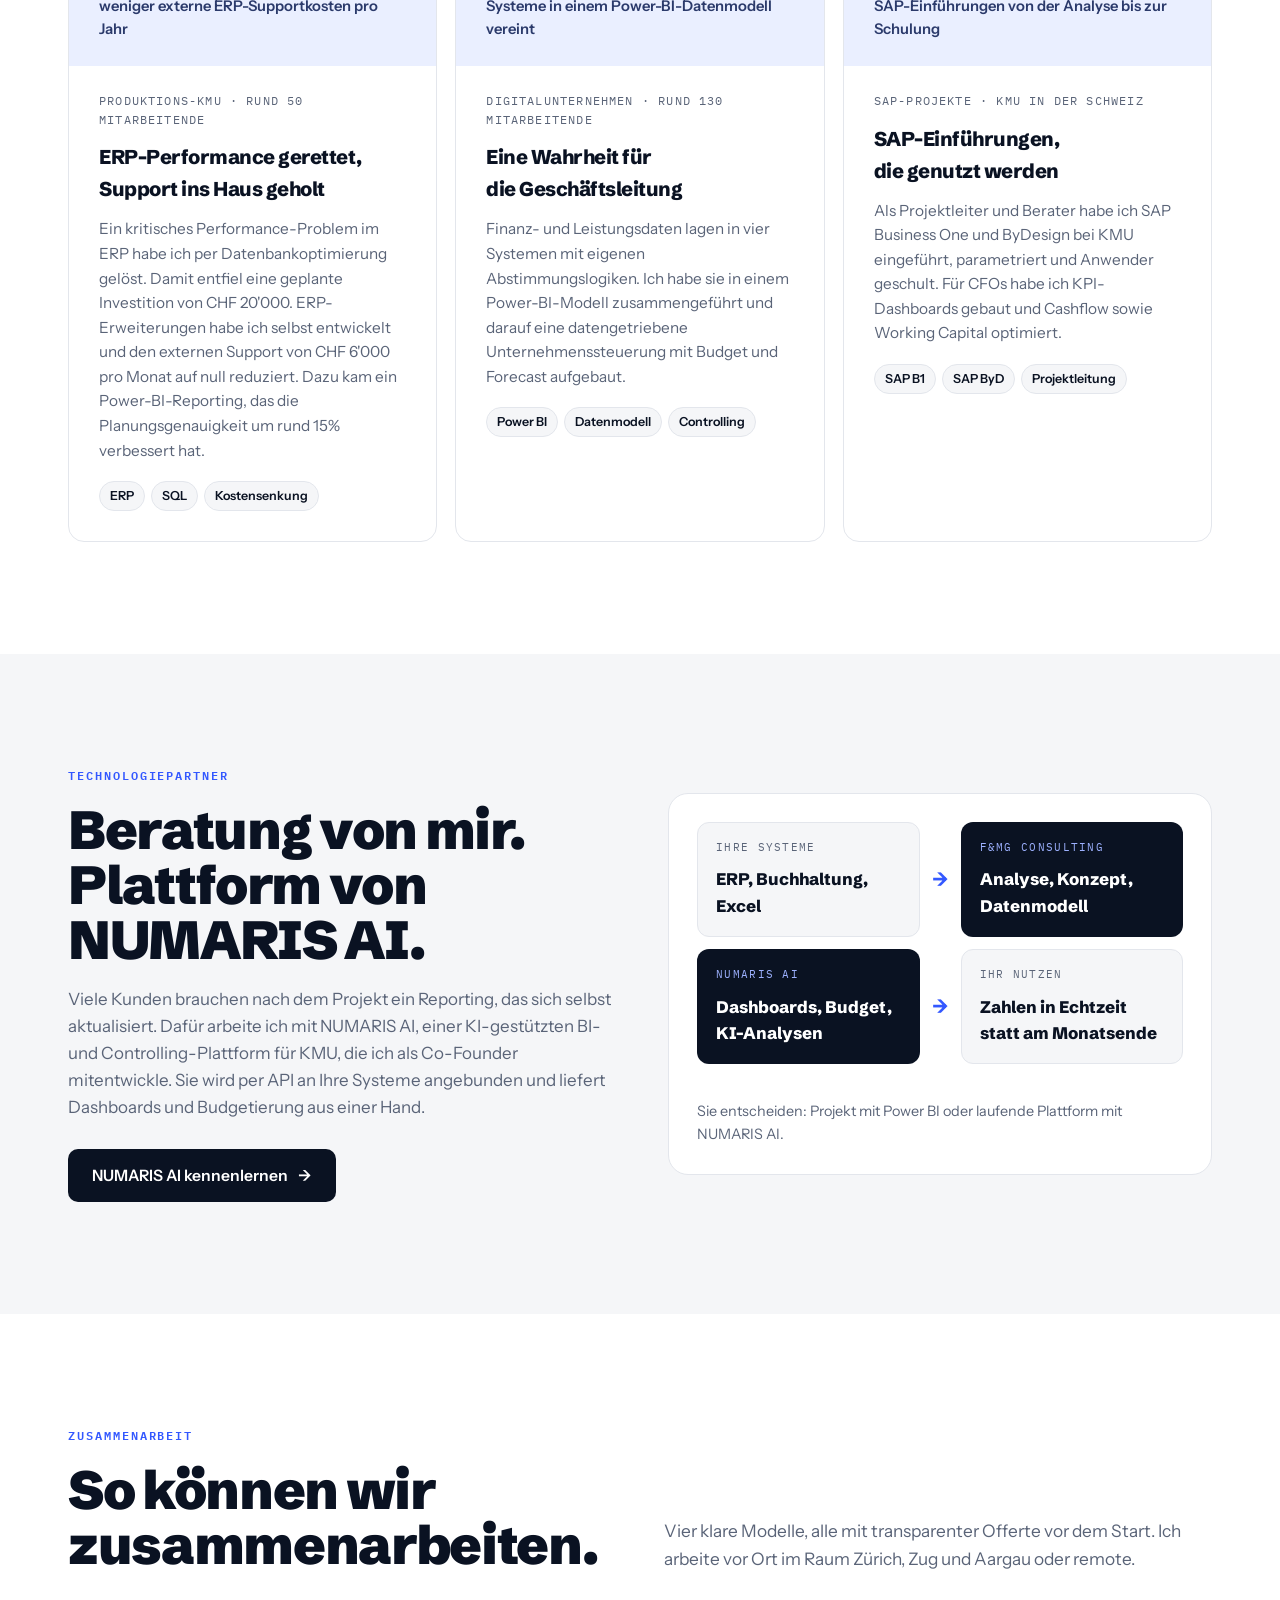
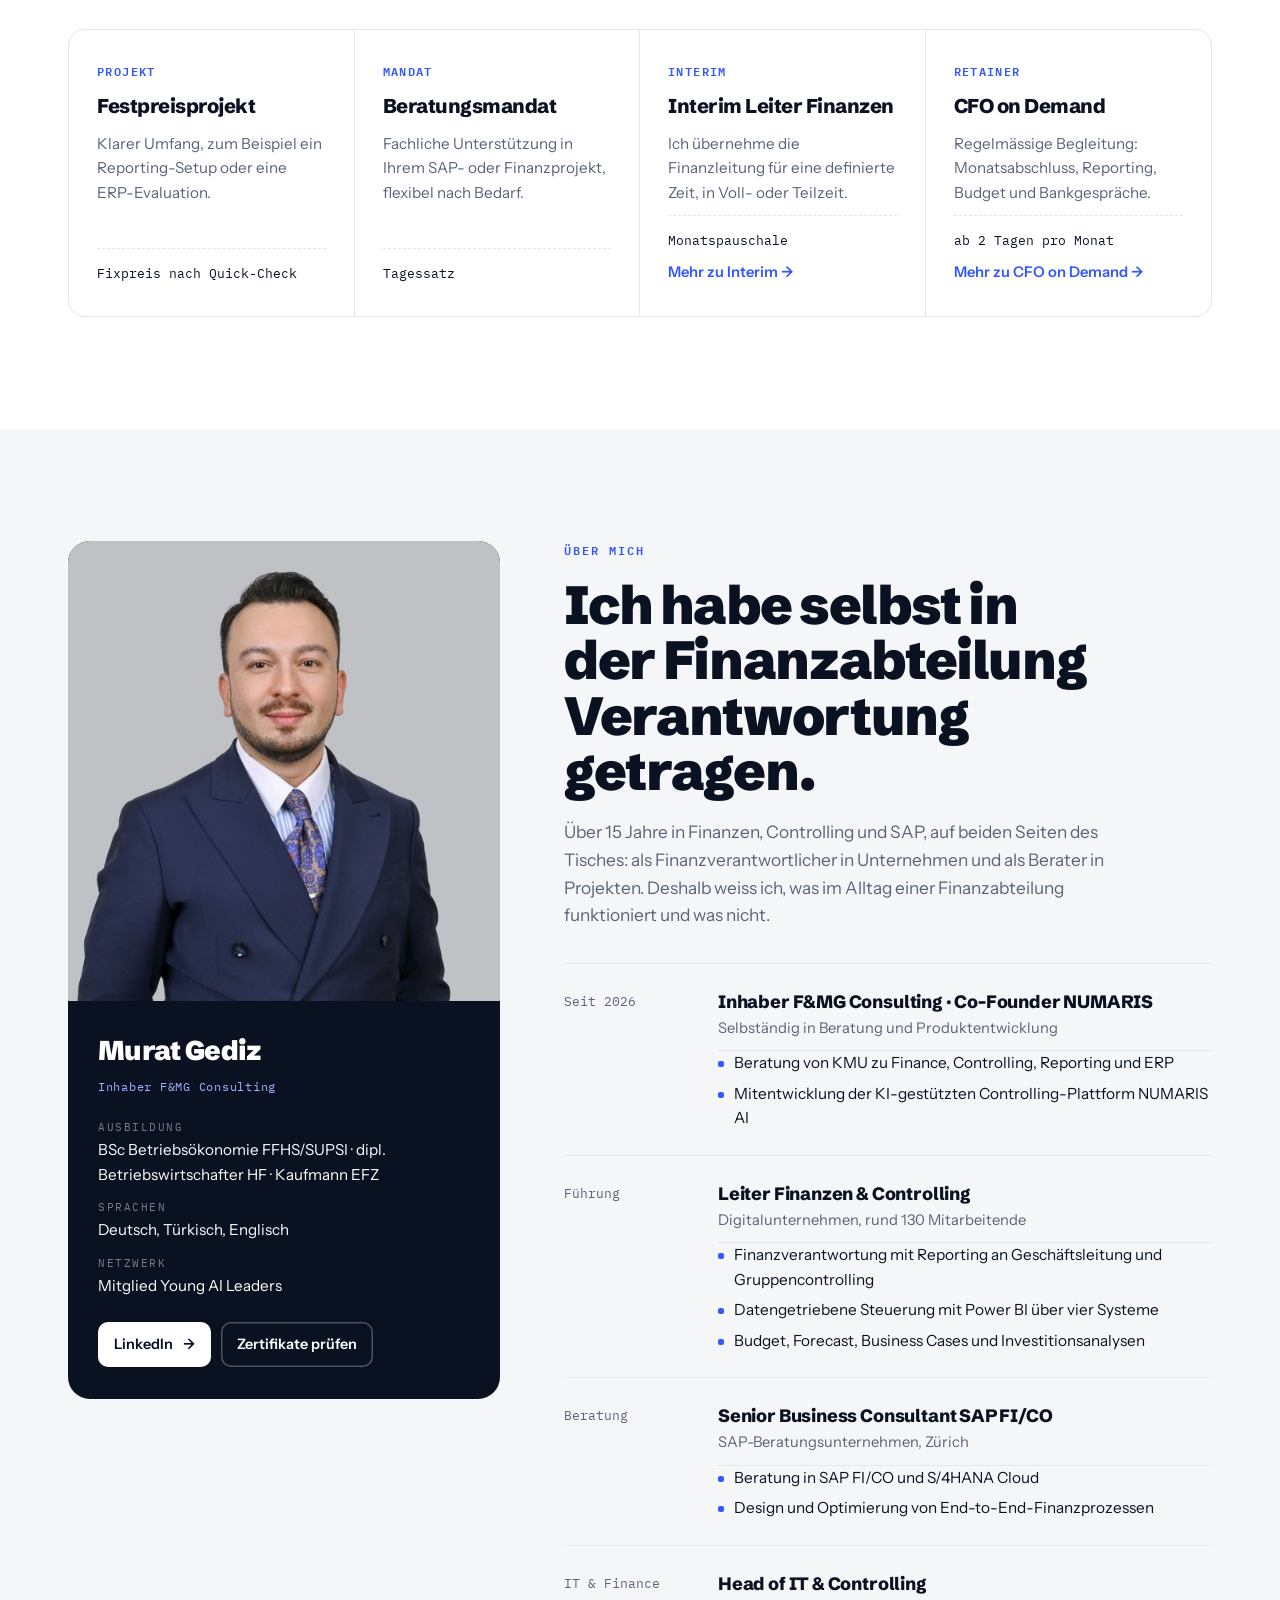
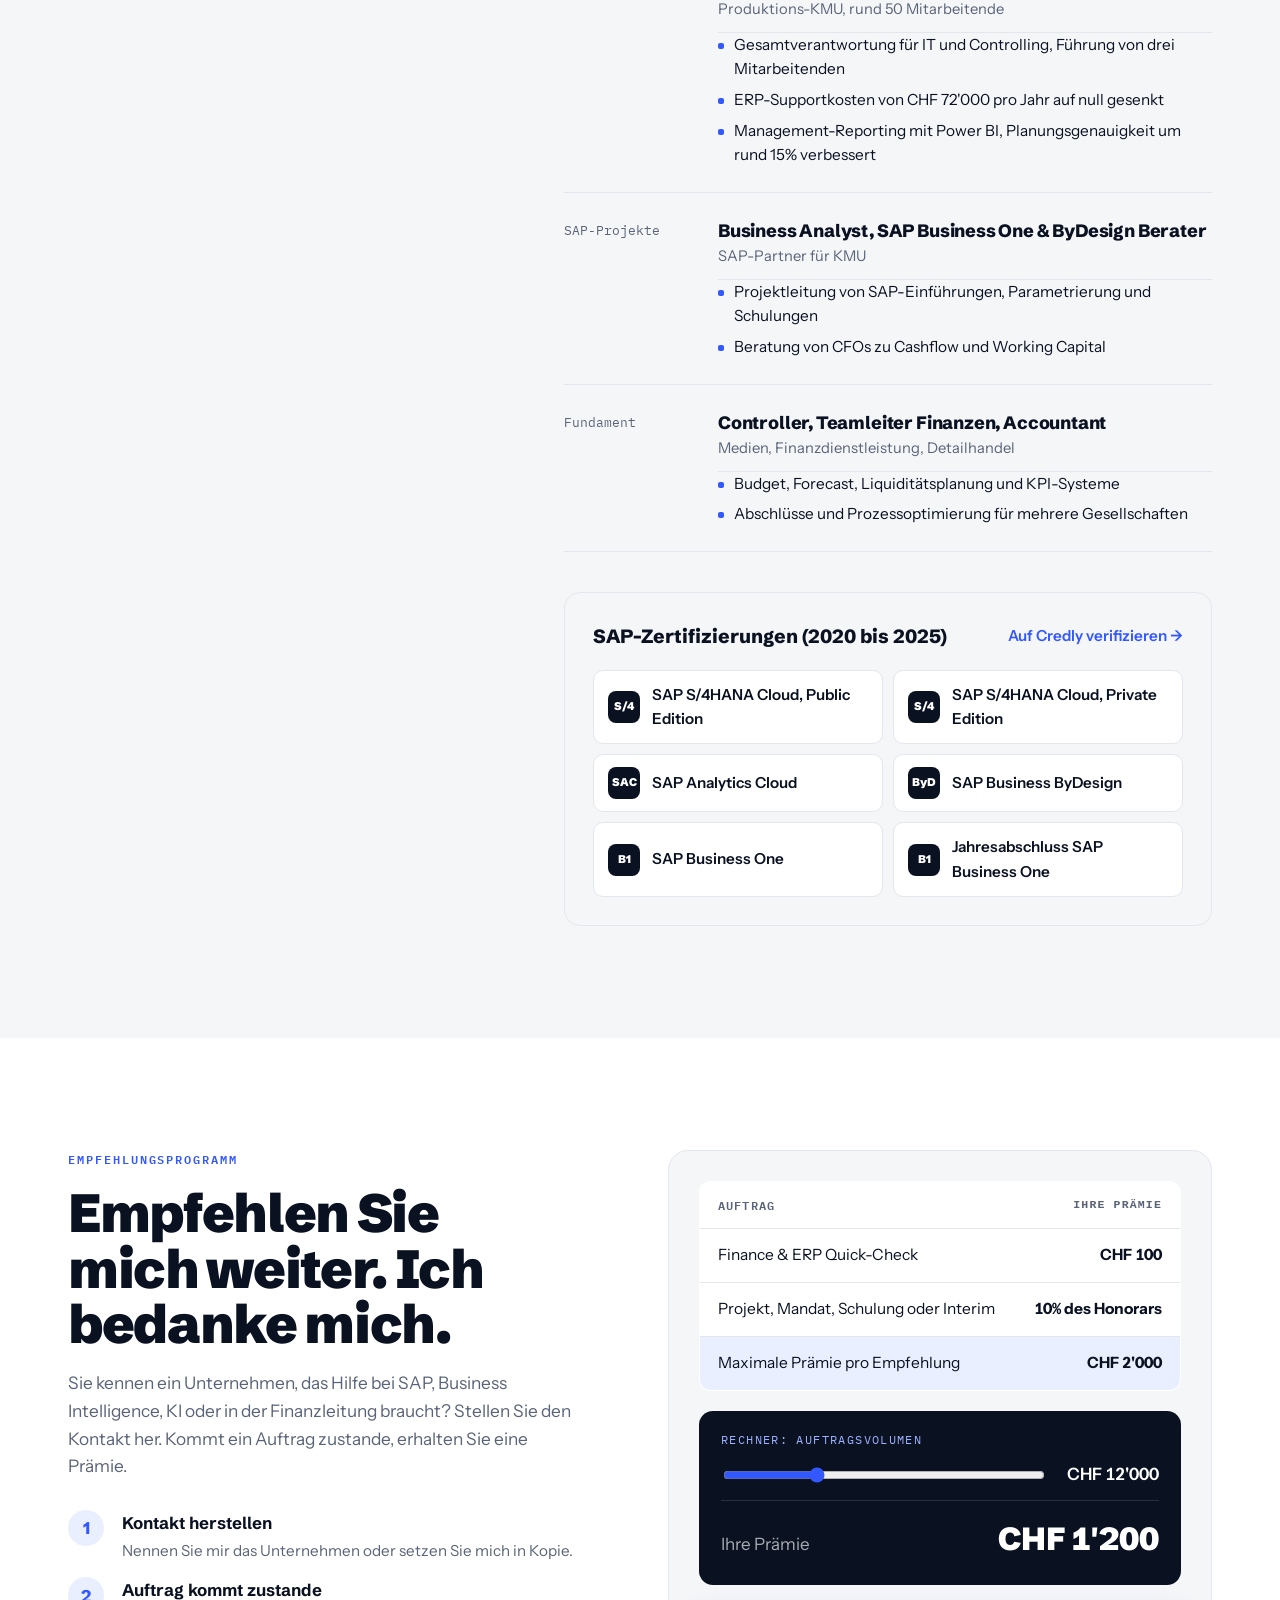
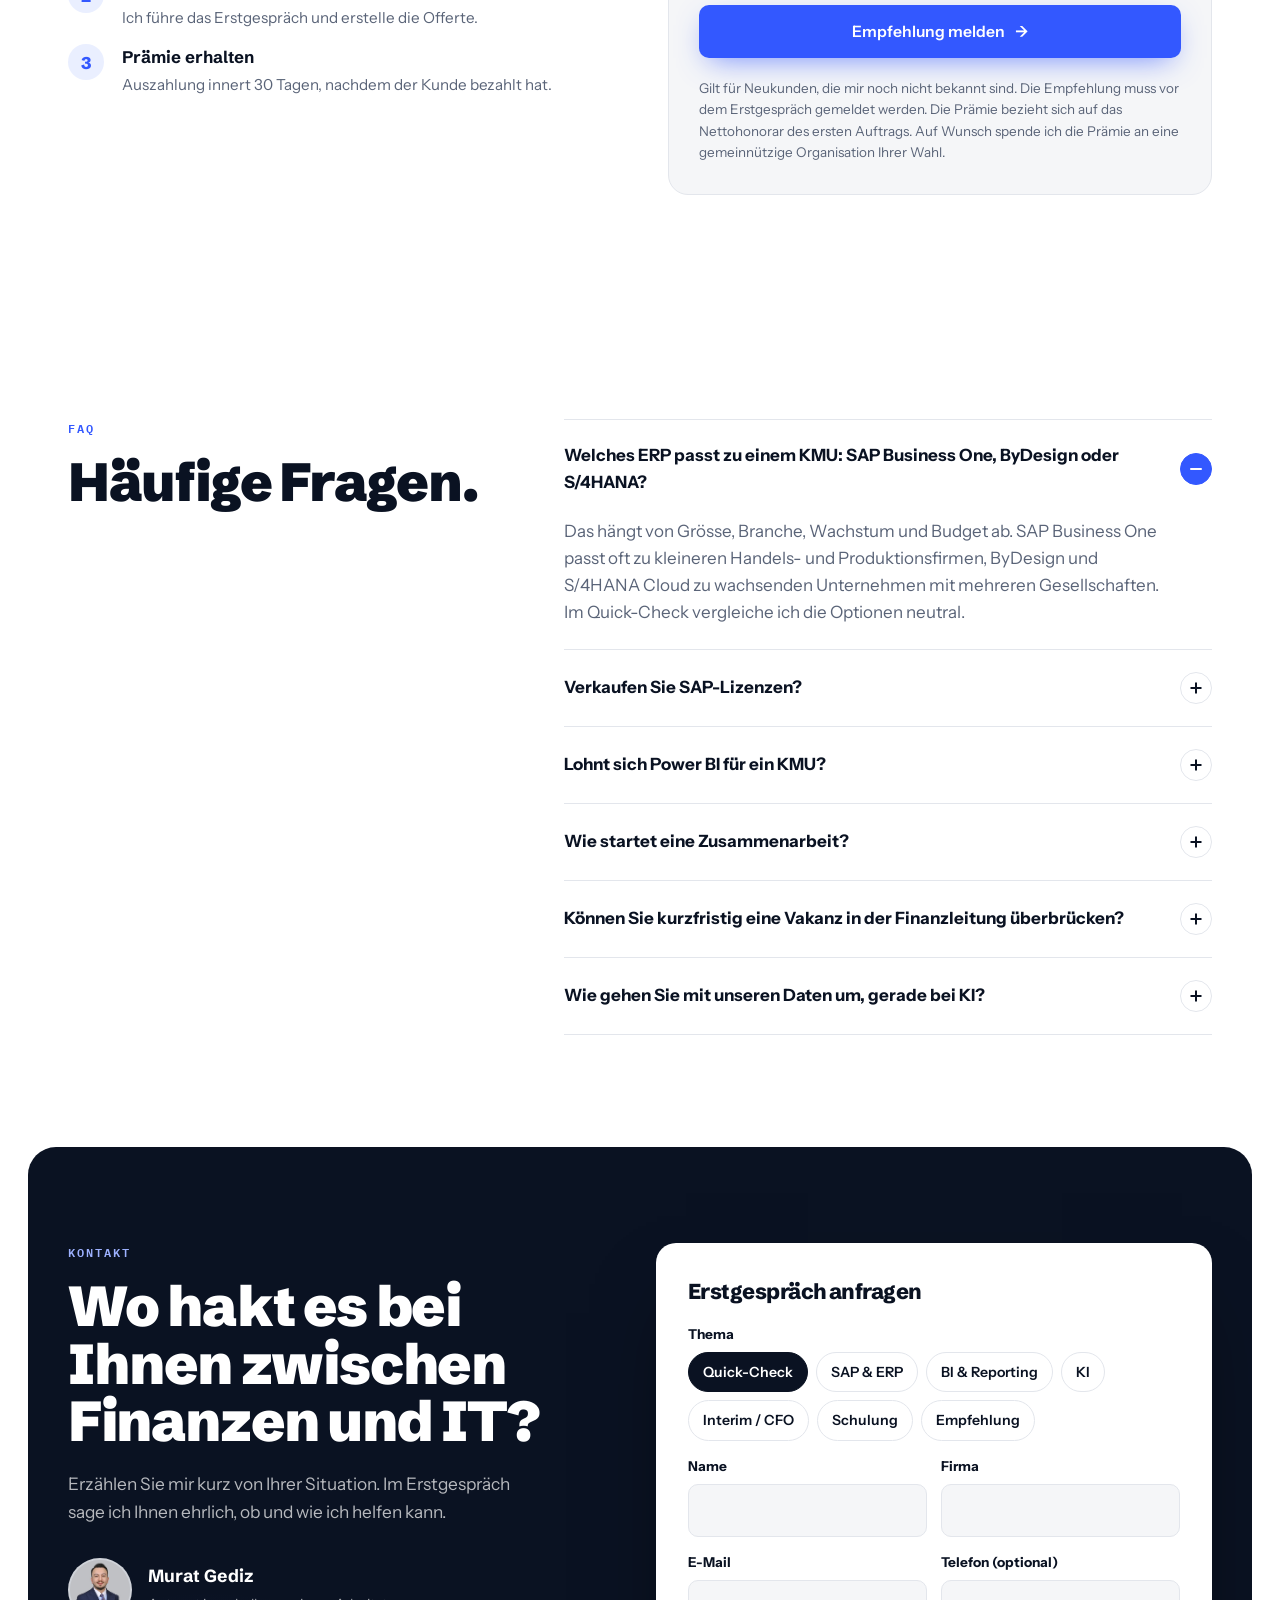
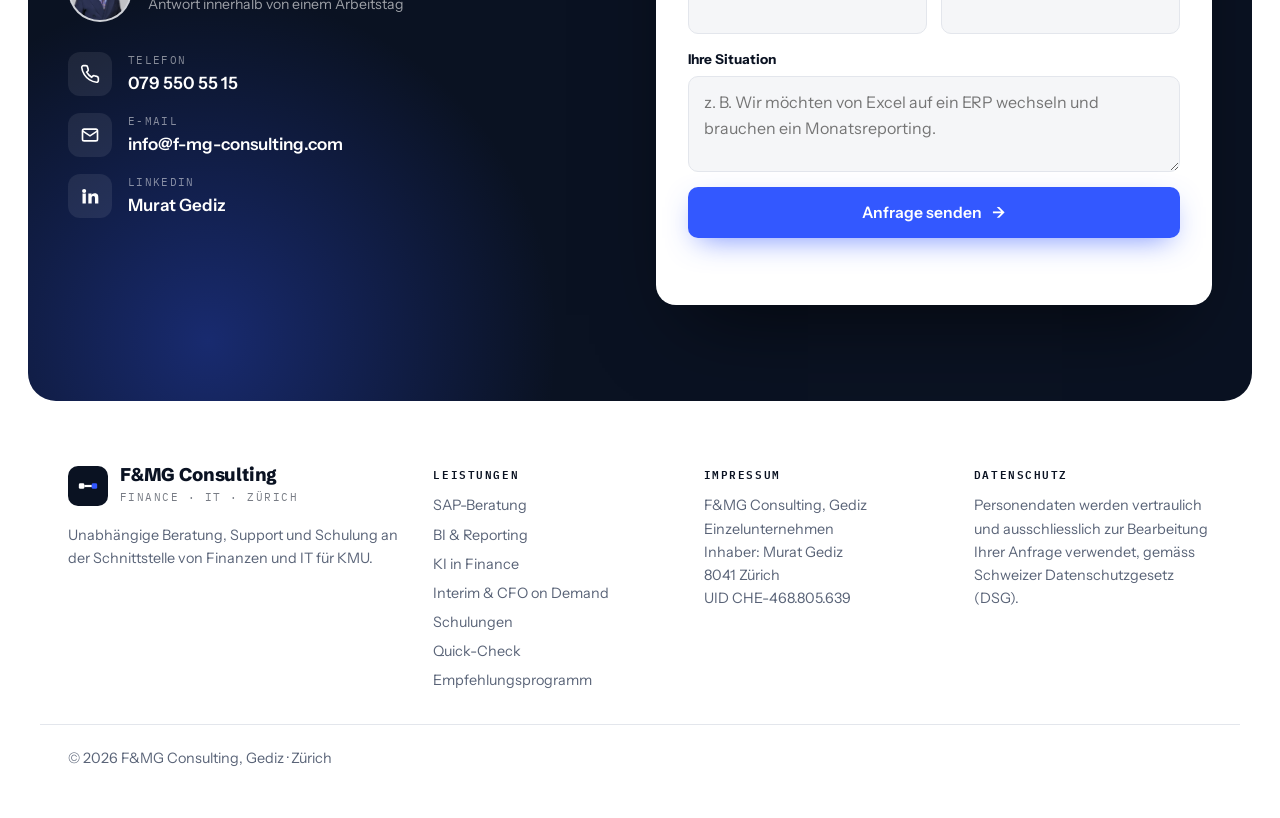
==== commit a715bf8c: "aEmpfehlungsprogramm mit Praemienrechner" ====
--- a/index.html
+++ b/index.html
@@ -68,7 +68,7 @@
 }
 </script>
 
-<link rel="stylesheet" href="styles.css?v=20261118c">
+<link rel="stylesheet" href="styles.css?v=20261118d">
 
 </head>
 <body>
@@ -406,6 +406,41 @@
     </div>
   </section>
 
+
+  <section class="sec" id="empfehlung">
+    <div class="wrap">
+      <div class="ref">
+        <div class="ref-l">
+          <span class="eyebrow">Empfehlungsprogramm</span>
+          <h2>Empfehlen Sie mich weiter. Ich bedanke mich.</h2>
+          <p class="rl">Sie kennen ein Unternehmen, das Hilfe bei SAP, Business Intelligence, KI oder in der Finanzleitung braucht? Stellen Sie den Kontakt her. Kommt ein Auftrag zustande, erhalten Sie eine Prämie.</p>
+          <ol class="ref-steps">
+            <li><b>Kontakt herstellen</b><span>Nennen Sie mir das Unternehmen oder setzen Sie mich in Kopie.</span></li>
+            <li><b>Auftrag kommt zustande</b><span>Ich führe das Erstgespräch und erstelle die Offerte.</span></li>
+            <li><b>Prämie erhalten</b><span>Auszahlung innert 30 Tagen, nachdem der Kunde bezahlt hat.</span></li>
+          </ol>
+        </div>
+        <div class="ref-r">
+          <table class="tiers">
+            <thead><tr><th scope="col">Auftrag</th><th scope="col" class="r">Ihre Prämie</th></tr></thead>
+            <tbody>
+              <tr><td>Finance &amp; ERP Quick-Check</td><td class="r">CHF 100</td></tr>
+              <tr><td>Projekt, Mandat, Schulung oder Interim</td><td class="r">10% des Honorars</td></tr>
+              <tr><td>Maximale Prämie pro Empfehlung</td><td class="r">CHF 2'000</td></tr>
+            </tbody>
+          </table>
+          <div class="calc">
+            <label for="vol">Rechner: Auftragsvolumen</label>
+            <div class="calc-row"><input type="range" id="vol" min="1000" max="40000" step="500" value="12000"><output id="volv" for="vol">CHF 12'000</output></div>
+            <div class="calc-res"><span>Ihre Prämie</span><b id="prem">CHF 1'200</b></div>
+          </div>
+          <a class="btn primary" href="#kontakt" id="ref-cta">Empfehlung melden <span class="a">→</span></a>
+          <p class="fine-r">Gilt für Neukunden, die mir noch nicht bekannt sind. Die Empfehlung muss vor dem Erstgespräch gemeldet werden. Die Prämie bezieht sich auf das Nettohonorar des ersten Auftrags. Auf Wunsch spende ich die Prämie an eine gemeinnützige Organisation Ihrer Wahl.</p>
+        </div>
+      </div>
+    </div>
+  </section>
+
   <section class="sec" id="faq">
     <div class="wrap faq">
       <div><span class="eyebrow">FAQ</span><h2>Häufige Fragen.</h2></div>
@@ -445,6 +480,7 @@
             <input type="radio" name="t" id="c3" value="KI & Automatisierung"><label for="c3">KI</label>
             <input type="radio" name="t" id="c4" value="Interim / CFO on Demand"><label for="c4">Interim / CFO</label>
             <input type="radio" name="t" id="c5" value="Schulung"><label for="c5">Schulung</label>
+            <input type="radio" name="t" id="c6" value="Empfehlung"><label for="c6">Empfehlung</label>
           </div>
         </div>
         <div class="r2">
@@ -469,7 +505,7 @@
       <a class="brand" href="#top"><span class="m"><svg width="22" height="22" viewBox="0 0 24 24" aria-hidden="true"><rect x="2" y="9" width="6" height="6" rx="1.5" fill="#fff"/><rect x="16" y="9" width="6" height="6" rx="1.5" fill="#3358ff"/><path d="M8 12h8" stroke="#fff" stroke-width="2.4"/></svg></span><span><b>F&amp;MG Consulting</b><small>Finance · IT · Zürich</small></span></a>
       <p style="margin-top:16px;max-width:27em">Unabhängige Beratung, Support und Schulung an der Schnittstelle von Finanzen und IT für KMU.</p>
     </div>
-    <div><h4>Leistungen</h4><ul><li><a href="sap-beratung-zuerich.html">SAP-Beratung</a></li><li><a href="power-bi-controlling-kmu.html">BI &amp; Reporting</a></li><li><a href="ki-finance-automatisierung.html">KI in Finance</a></li><li><a href="interim-cfo-zuerich.html">Interim &amp; CFO on Demand</a></li><li><a href="schulungen-sap-power-bi-finanzen.html">Schulungen</a></li><li><a href="#quick-check">Quick-Check</a></li></ul></div>
+    <div><h4>Leistungen</h4><ul><li><a href="sap-beratung-zuerich.html">SAP-Beratung</a></li><li><a href="power-bi-controlling-kmu.html">BI &amp; Reporting</a></li><li><a href="ki-finance-automatisierung.html">KI in Finance</a></li><li><a href="interim-cfo-zuerich.html">Interim &amp; CFO on Demand</a></li><li><a href="schulungen-sap-power-bi-finanzen.html">Schulungen</a></li><li><a href="#quick-check">Quick-Check</a></li><li><a href="#empfehlung">Empfehlungsprogramm</a></li></ul></div>
     <div><h4>Impressum</h4><p>F&amp;MG Consulting, Gediz<br>Einzelunternehmen<br>Inhaber: Murat Gediz<br>8041 Zürich<br>UID CHE-468.805.639</p></div>
     <div><h4>Datenschutz</h4><p>Personendaten werden vertraulich und ausschliesslich zur Bearbeitung Ihrer Anfrage verwendet, gemäss Schweizer Datenschutzgesetz (DSG).</p></div>
   </div>
@@ -482,6 +518,14 @@
     if (window.matchMedia && window.matchMedia("(prefers-reduced-motion: reduce)").matches) {
       var b = document.querySelector(".bridge"); if (b && b.pauseAnimations) b.pauseAnimations();
     }
+  } catch (e) {}
+
+  try {
+    var vol = document.getElementById('vol'), vv = document.getElementById('volv'), pr = document.getElementById('prem');
+    var fmt = function (n) { return "CHF " + Math.round(n).toString().replace(/\B(?=(\d{3})+(?!\d))/g, "'"); };
+    var upd = function () { var v = +vol.value; vv.textContent = fmt(v); pr.textContent = fmt(v <= 1490 ? 100 : Math.min(v * 0.1, 2000)); };
+    vol.addEventListener('input', upd); upd();
+    document.getElementById('ref-cta').addEventListener('click', function () { var r = document.getElementById('c6'); if (r) r.checked = true; });
   } catch (e) {}
   var f = document.getElementById('form'), msg = document.getElementById('msg');
   f.addEventListener('submit', function (ev) {
--- a/styles.css
+++ b/styles.css
@@ -373,6 +373,33 @@
 .train .tchips { display: flex; flex-wrap: wrap; gap: 8px; }
 .train .tchips span { font-size: 0.85rem; font-weight: 600; padding: 7px 13px; border-radius: 999px; background: rgba(255,255,255,0.08); border: 1px solid rgba(255,255,255,0.14); }
 .train .btn { margin-top: 16px; }
+
+
+/* Empfehlungsprogramm */
+.ref { display: grid; grid-template-columns: 1fr 1fr; gap: 56px; align-items: start; }
+@media (max-width: 960px) { .ref { grid-template-columns: 1fr; gap: 36px; } }
+.rl { color: var(--muted); font-size: 1.08rem; margin-top: 18px; max-width: 30em; }
+.ref-steps { list-style: none; margin: 30px 0 0; padding: 0; display: grid; gap: 14px; counter-reset: r; }
+.ref-steps li { counter-increment: r; display: grid; grid-template-columns: 40px 1fr; gap: 2px 14px; align-items: start; }
+.ref-steps li::before { content: counter(r); grid-row: span 2; width: 36px; height: 36px; border-radius: 50%; background: var(--accent-soft); color: var(--accent); display: grid; place-items: center; font-family: var(--font-display); font-weight: 800; }
+.ref-steps b { font-family: var(--font-display); font-size: 1.05rem; }
+.ref-steps span { color: var(--muted); font-size: 0.95rem; }
+.ref-r { background: var(--paper); border: 1px solid var(--line); border-radius: 20px; padding: 30px; display: grid; gap: 20px; }
+.tiers { width: 100%; border-collapse: collapse; background: var(--white); border-radius: 12px; overflow: hidden; border: 1px solid var(--line); }
+.tiers th, .tiers td { padding: 14px 18px; text-align: left; border-bottom: 1px solid var(--line); font-size: 0.97rem; }
+.tiers th { font-family: var(--font-mono); font-size: 0.72rem; letter-spacing: 0.1em; text-transform: uppercase; color: var(--muted); font-weight: 600; }
+.tiers .r { text-align: right; font-weight: 700; font-variant-numeric: tabular-nums; white-space: nowrap; }
+.tiers tbody tr:last-child td { border-bottom: 0; background: var(--accent-soft); }
+.calc { background: var(--ink); color: #fff; border-radius: 14px; padding: 20px 22px; display: grid; gap: 12px; }
+.calc label { font-family: var(--font-mono); font-size: 0.72rem; letter-spacing: 0.12em; text-transform: uppercase; color: var(--accent-2); }
+.calc-row { display: flex; gap: 16px; align-items: center; }
+.calc-row input { flex: 1; accent-color: var(--accent); }
+.calc-row output { font-variant-numeric: tabular-nums; font-weight: 600; min-width: 96px; text-align: right; }
+.calc-res { display: flex; justify-content: space-between; align-items: baseline; border-top: 1px solid rgba(255,255,255,0.12); padding-top: 12px; }
+.calc-res span { color: rgba(255,255,255,0.65); }
+.calc-res b { font-family: var(--font-display); font-weight: 900; font-size: 2rem; color: #fff; font-variant-numeric: tabular-nums; }
+.ref-r .btn { justify-content: center; }
+.fine-r { font-size: 0.84rem; color: var(--muted); }
 
 @media (prefers-reduced-motion: reduce) {
   *, *::before, *::after { animation: none !important; transition: none !important; }
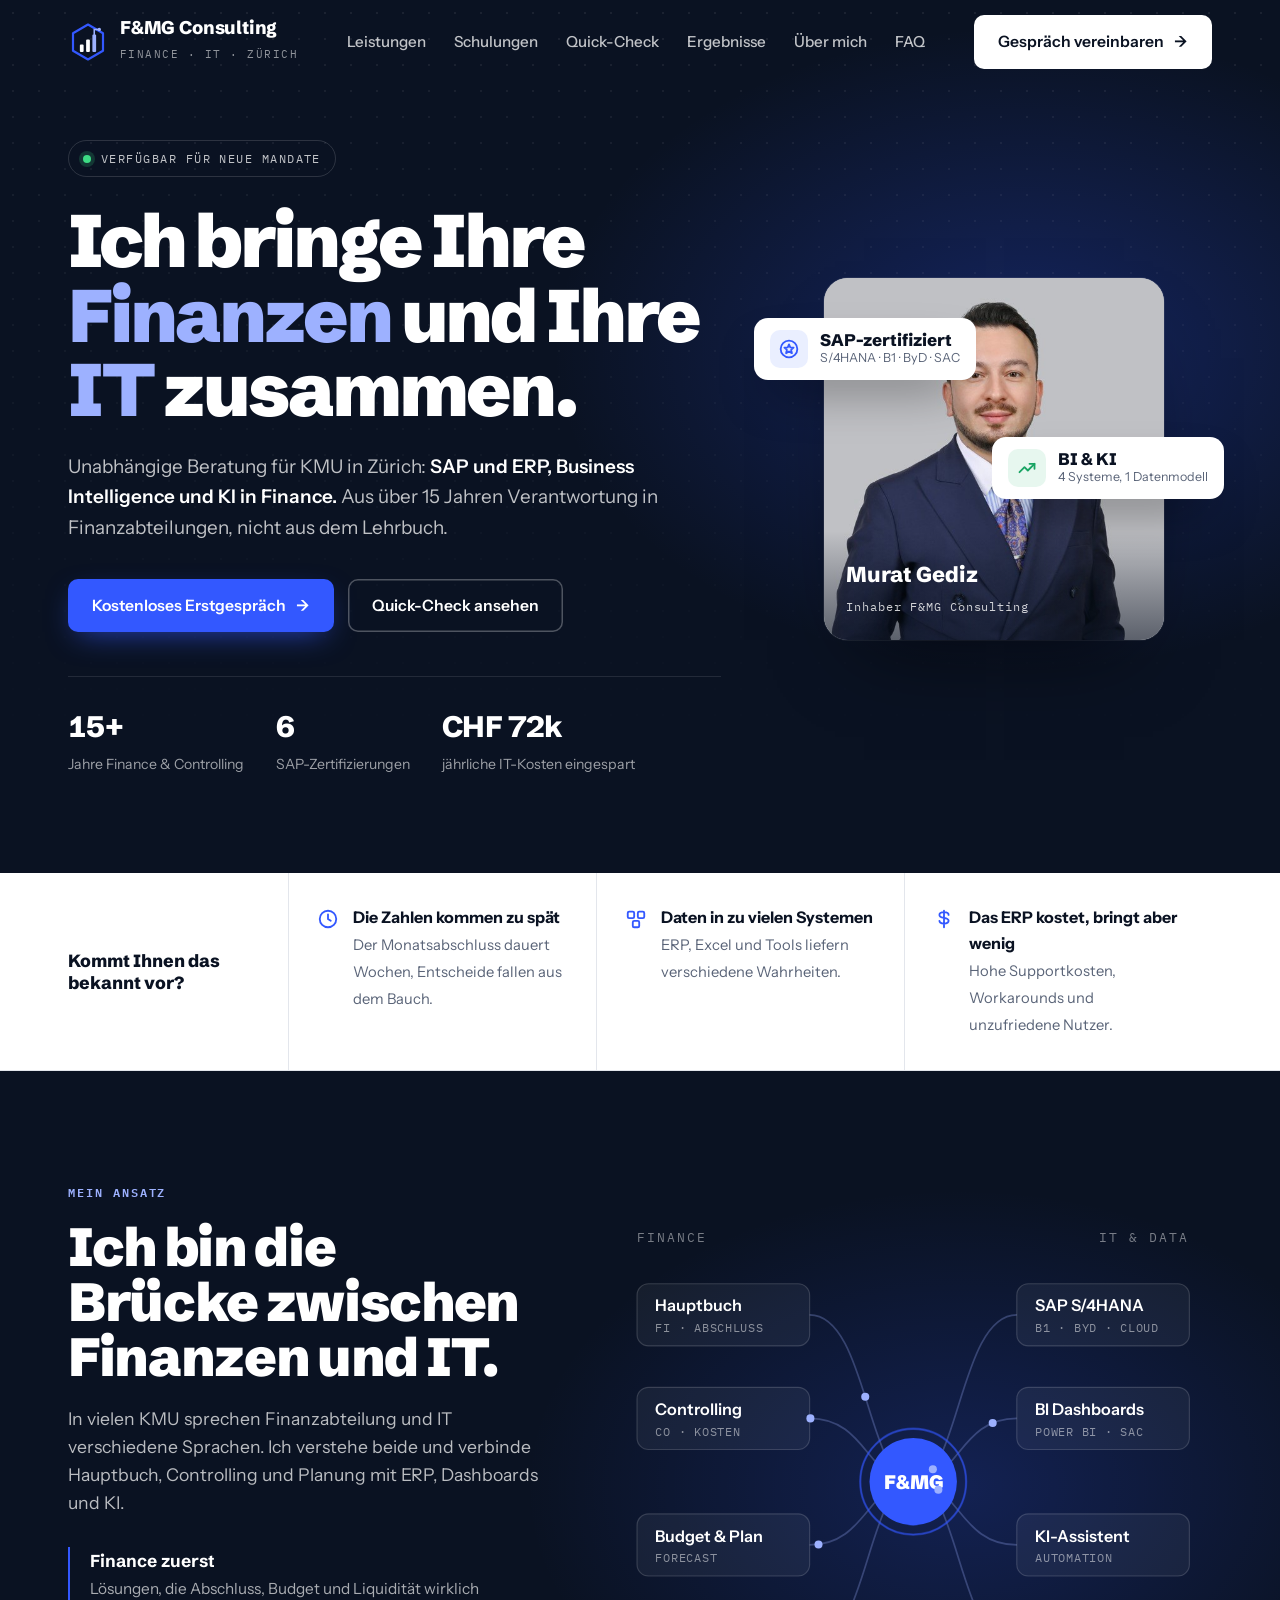
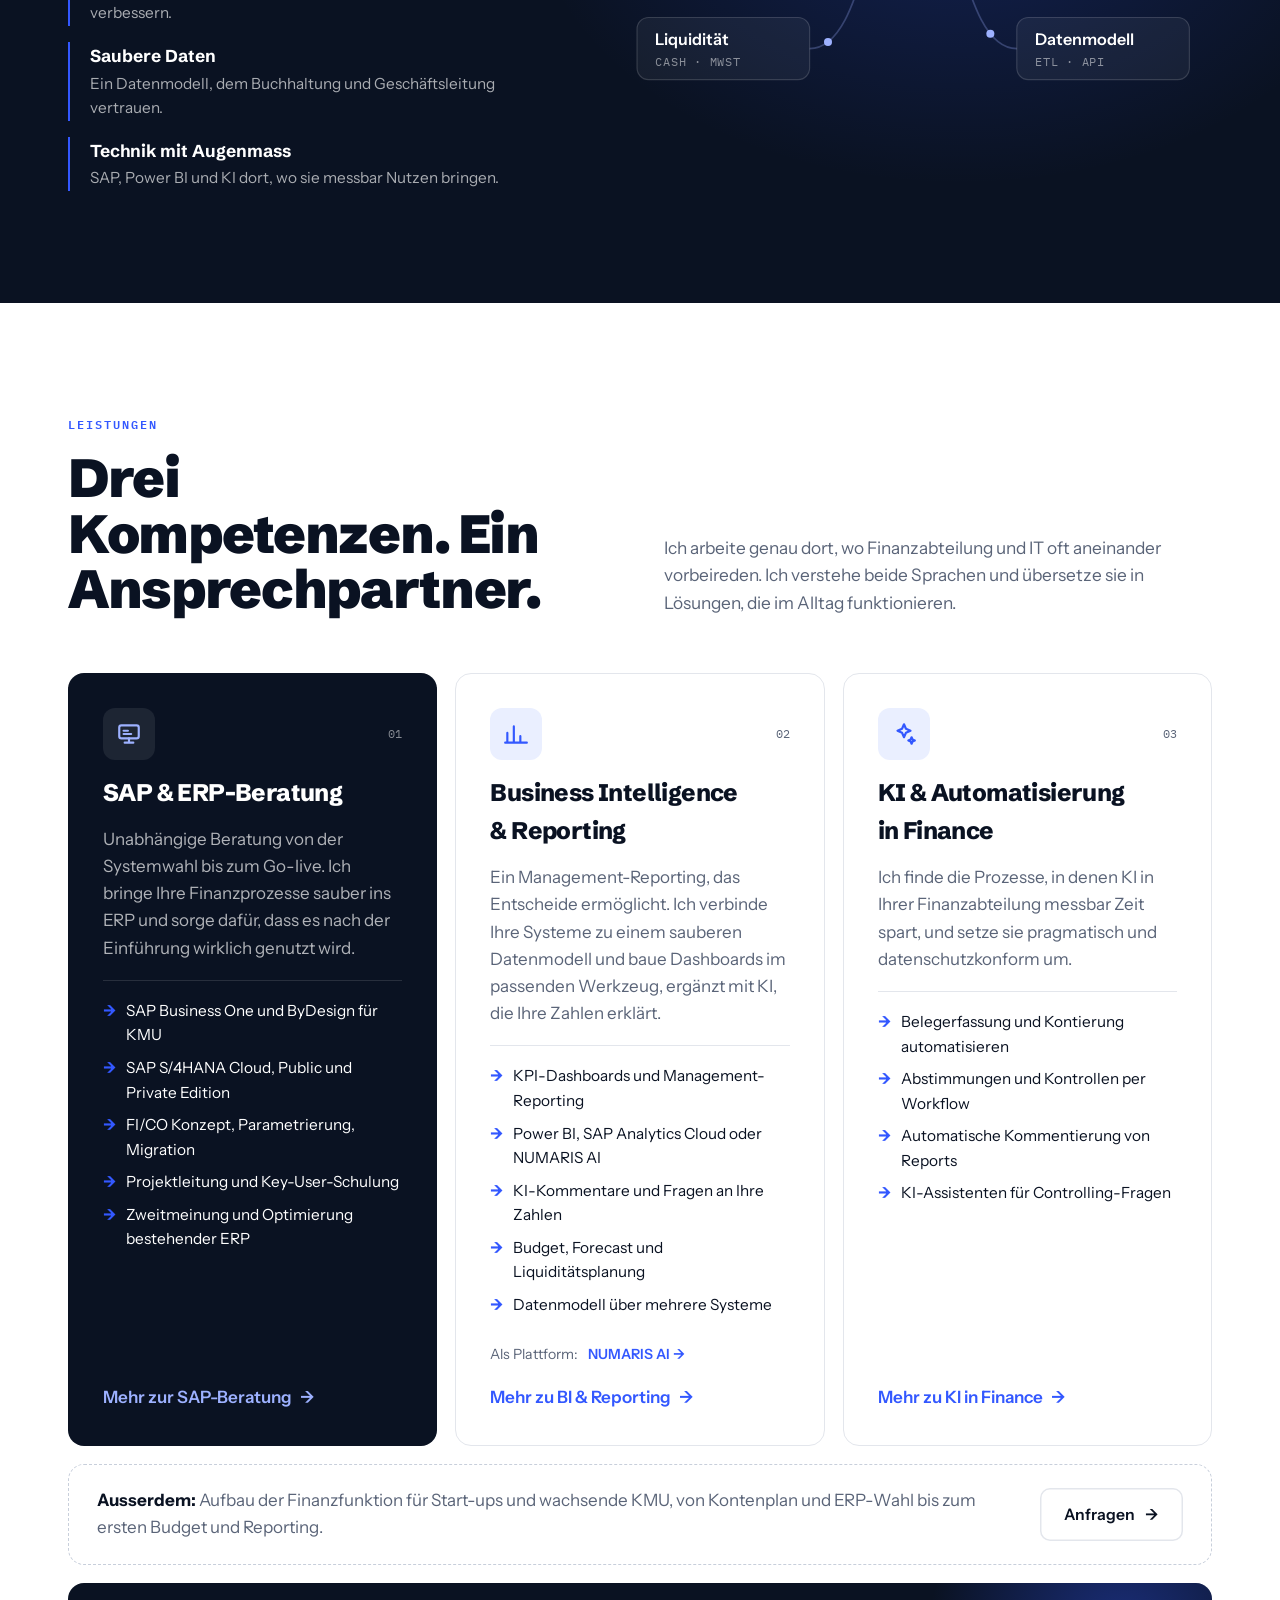
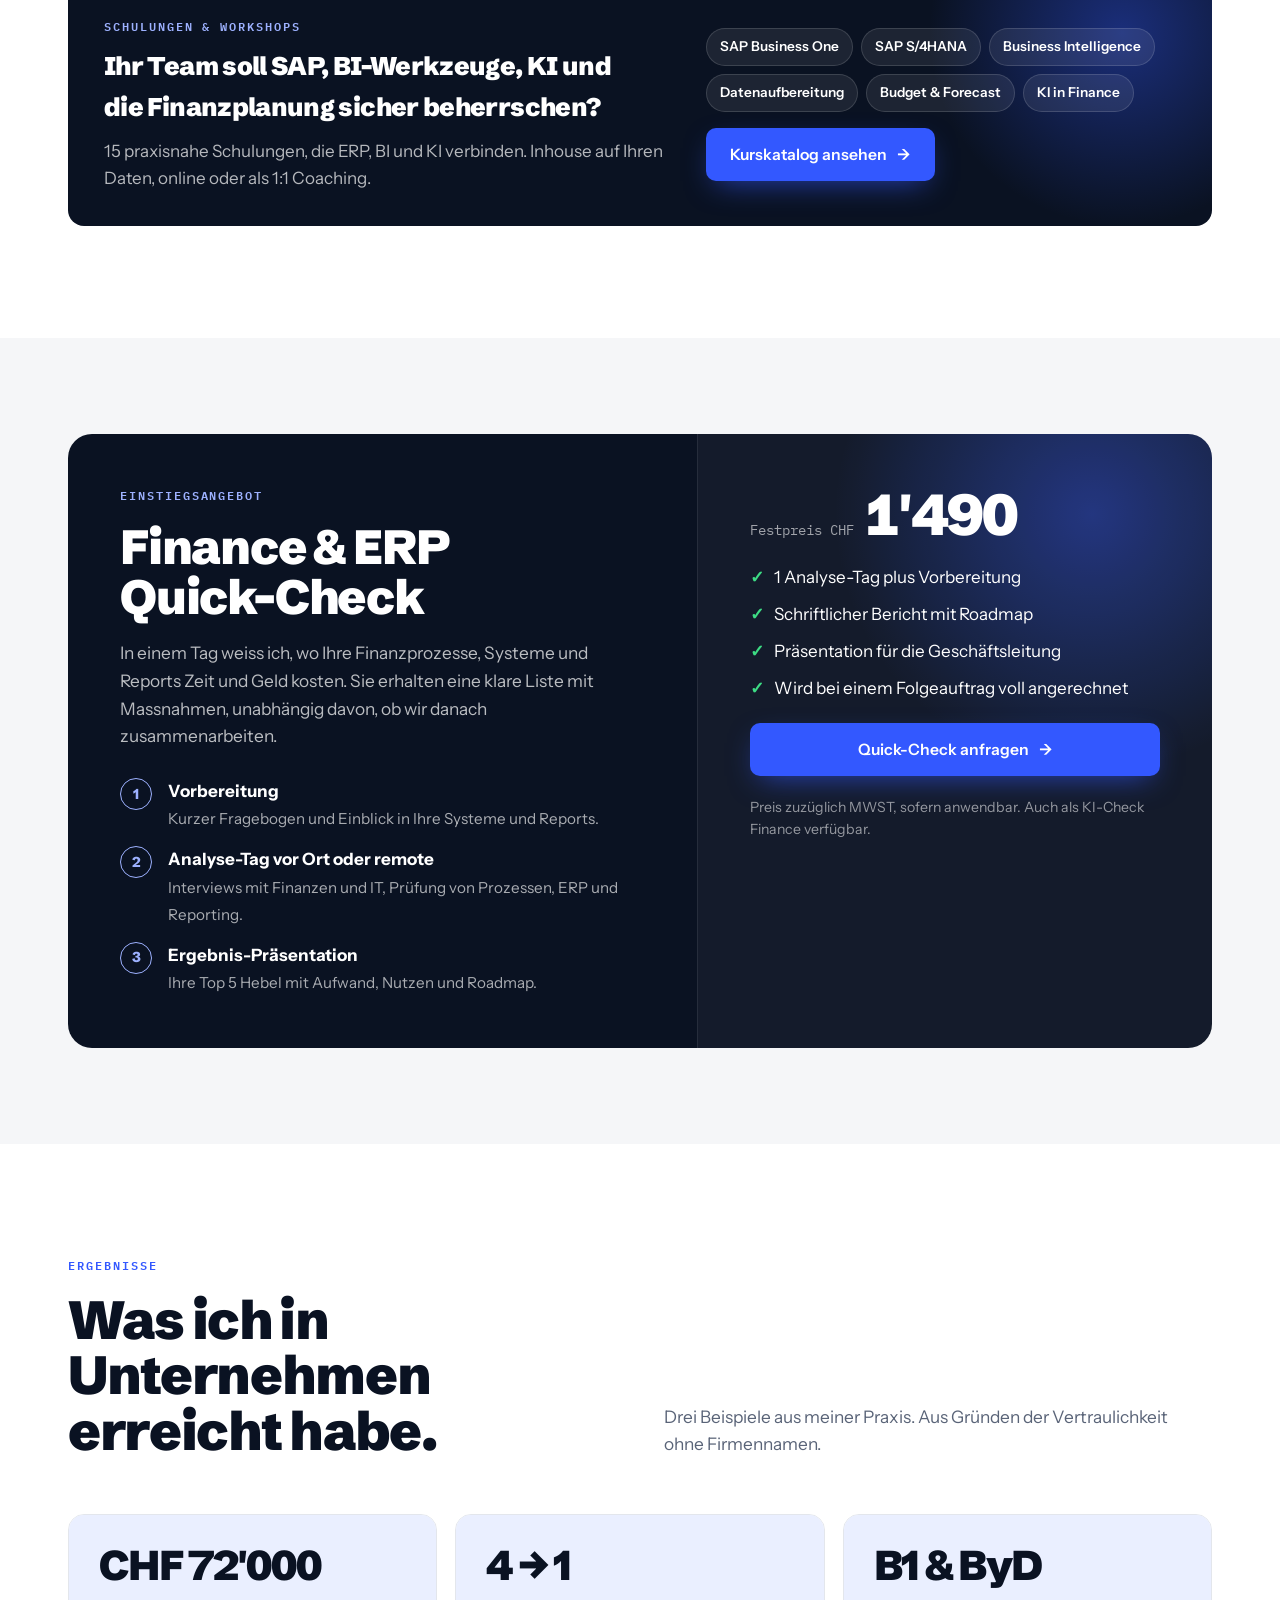
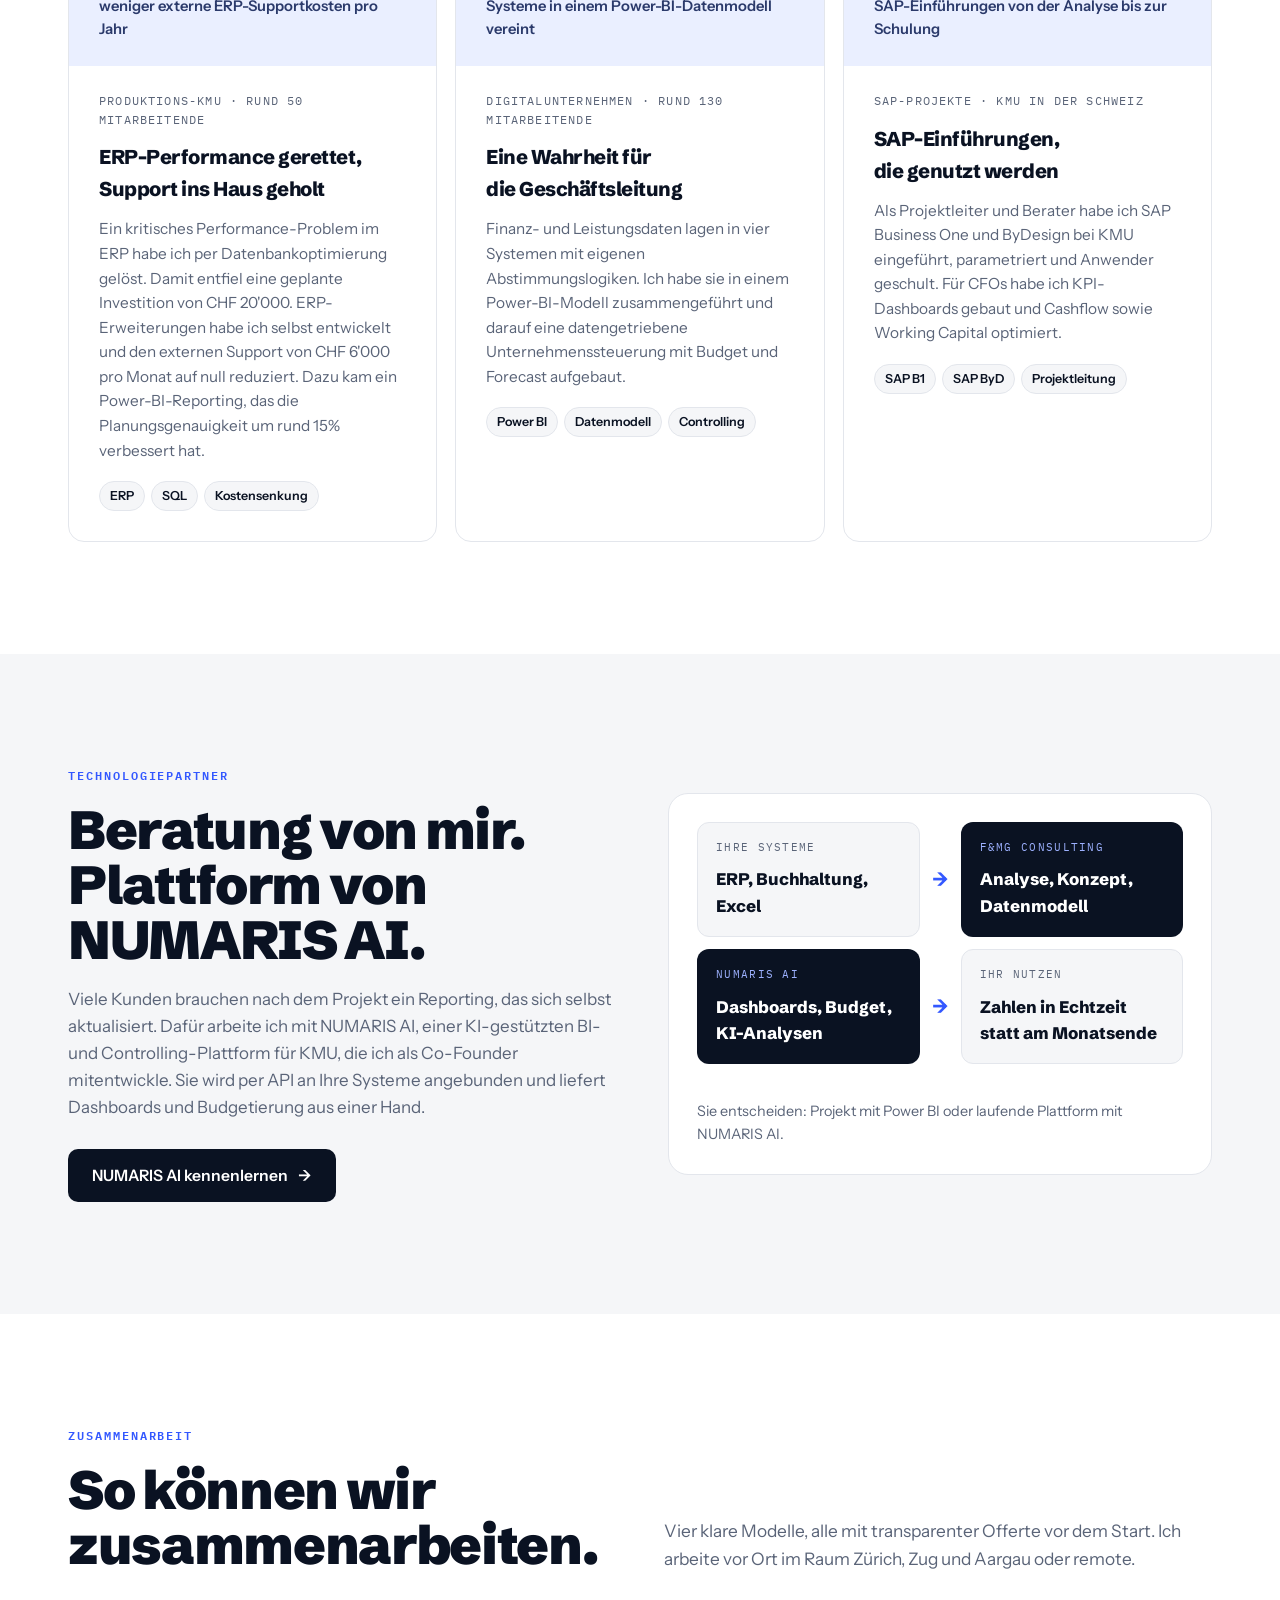
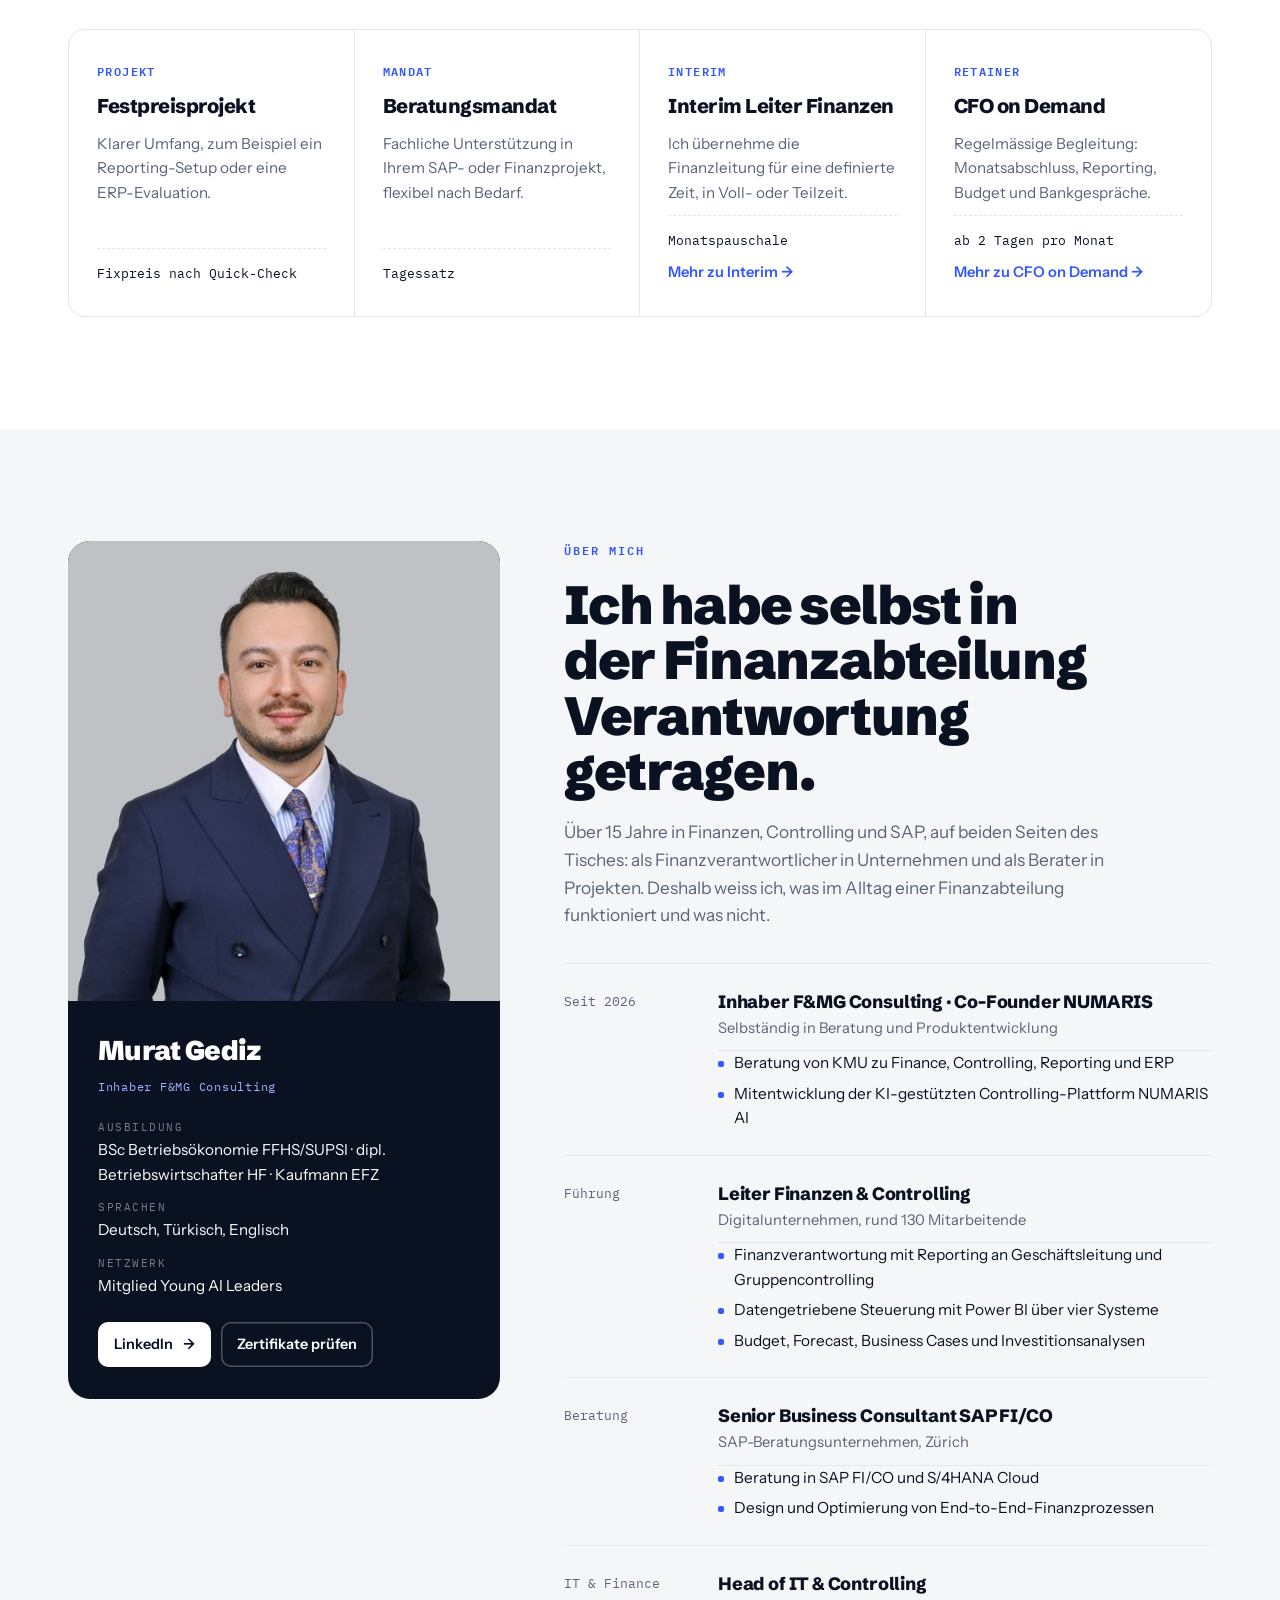
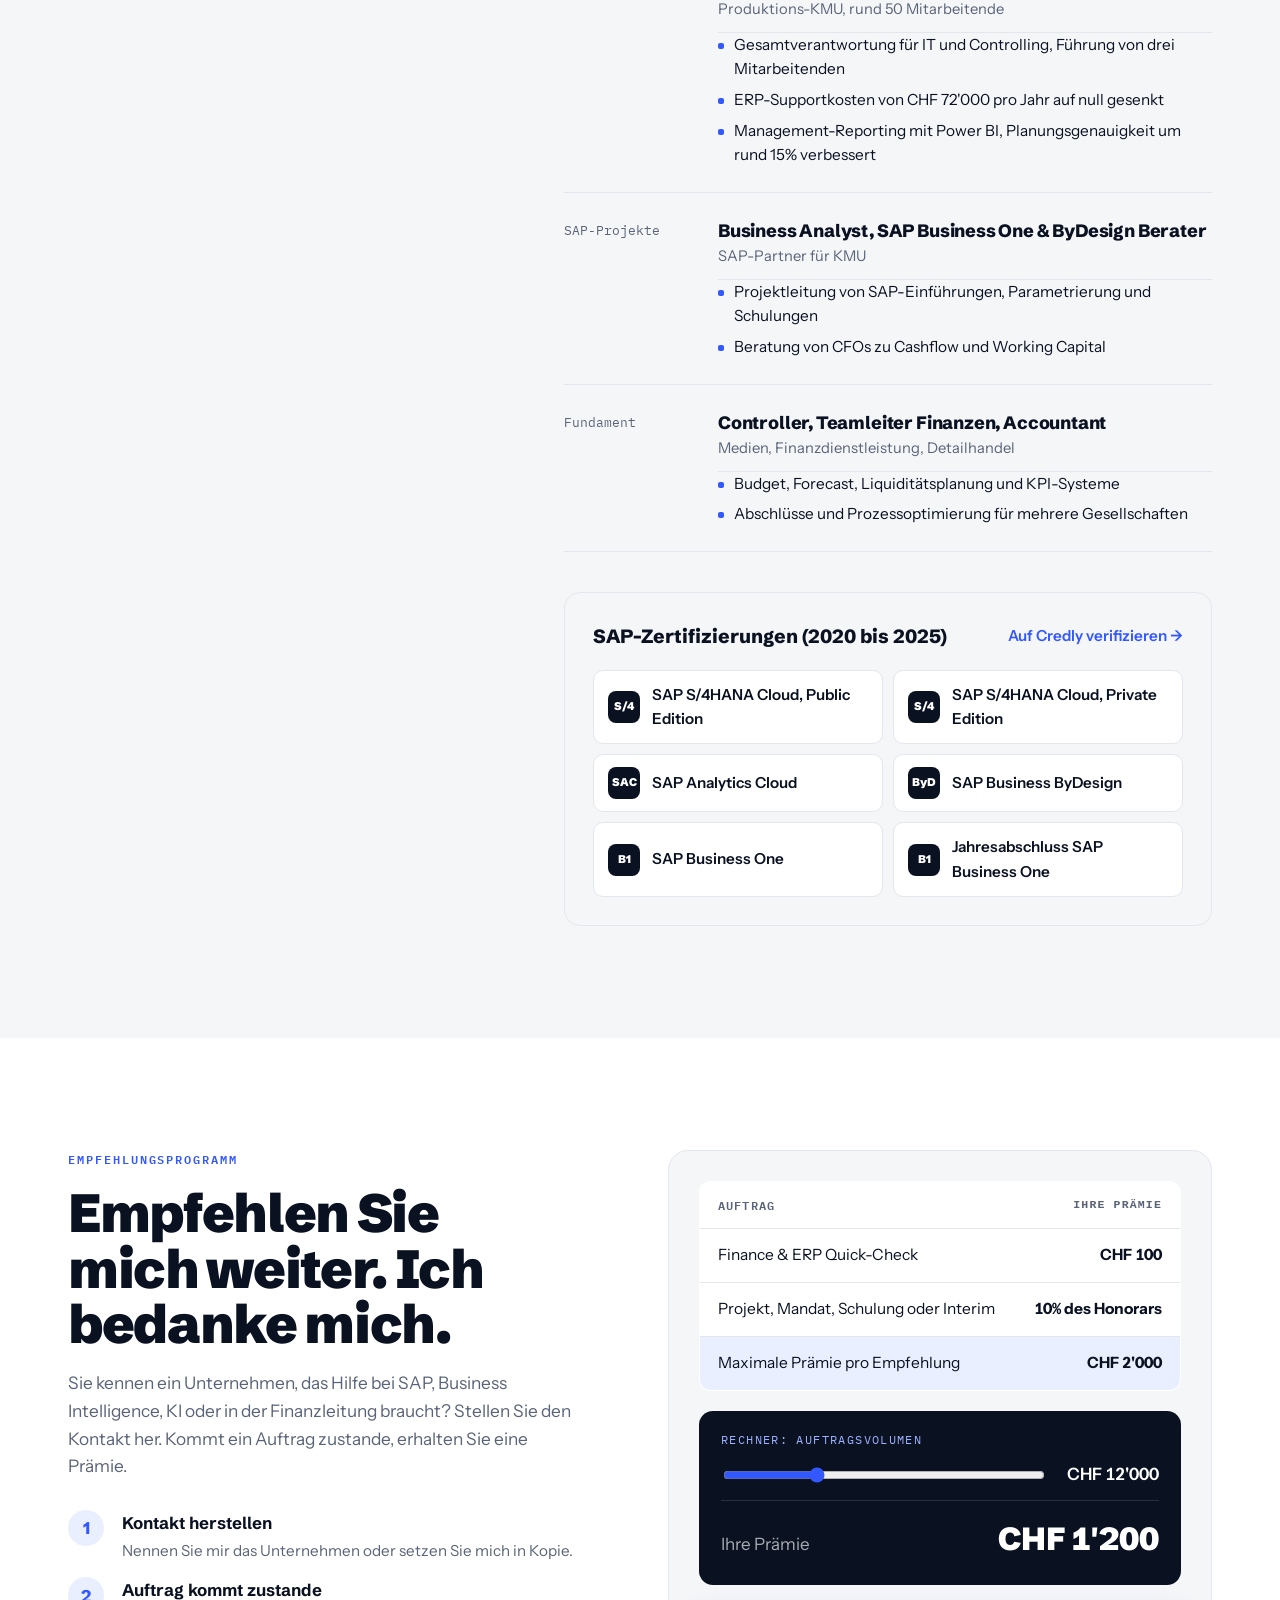
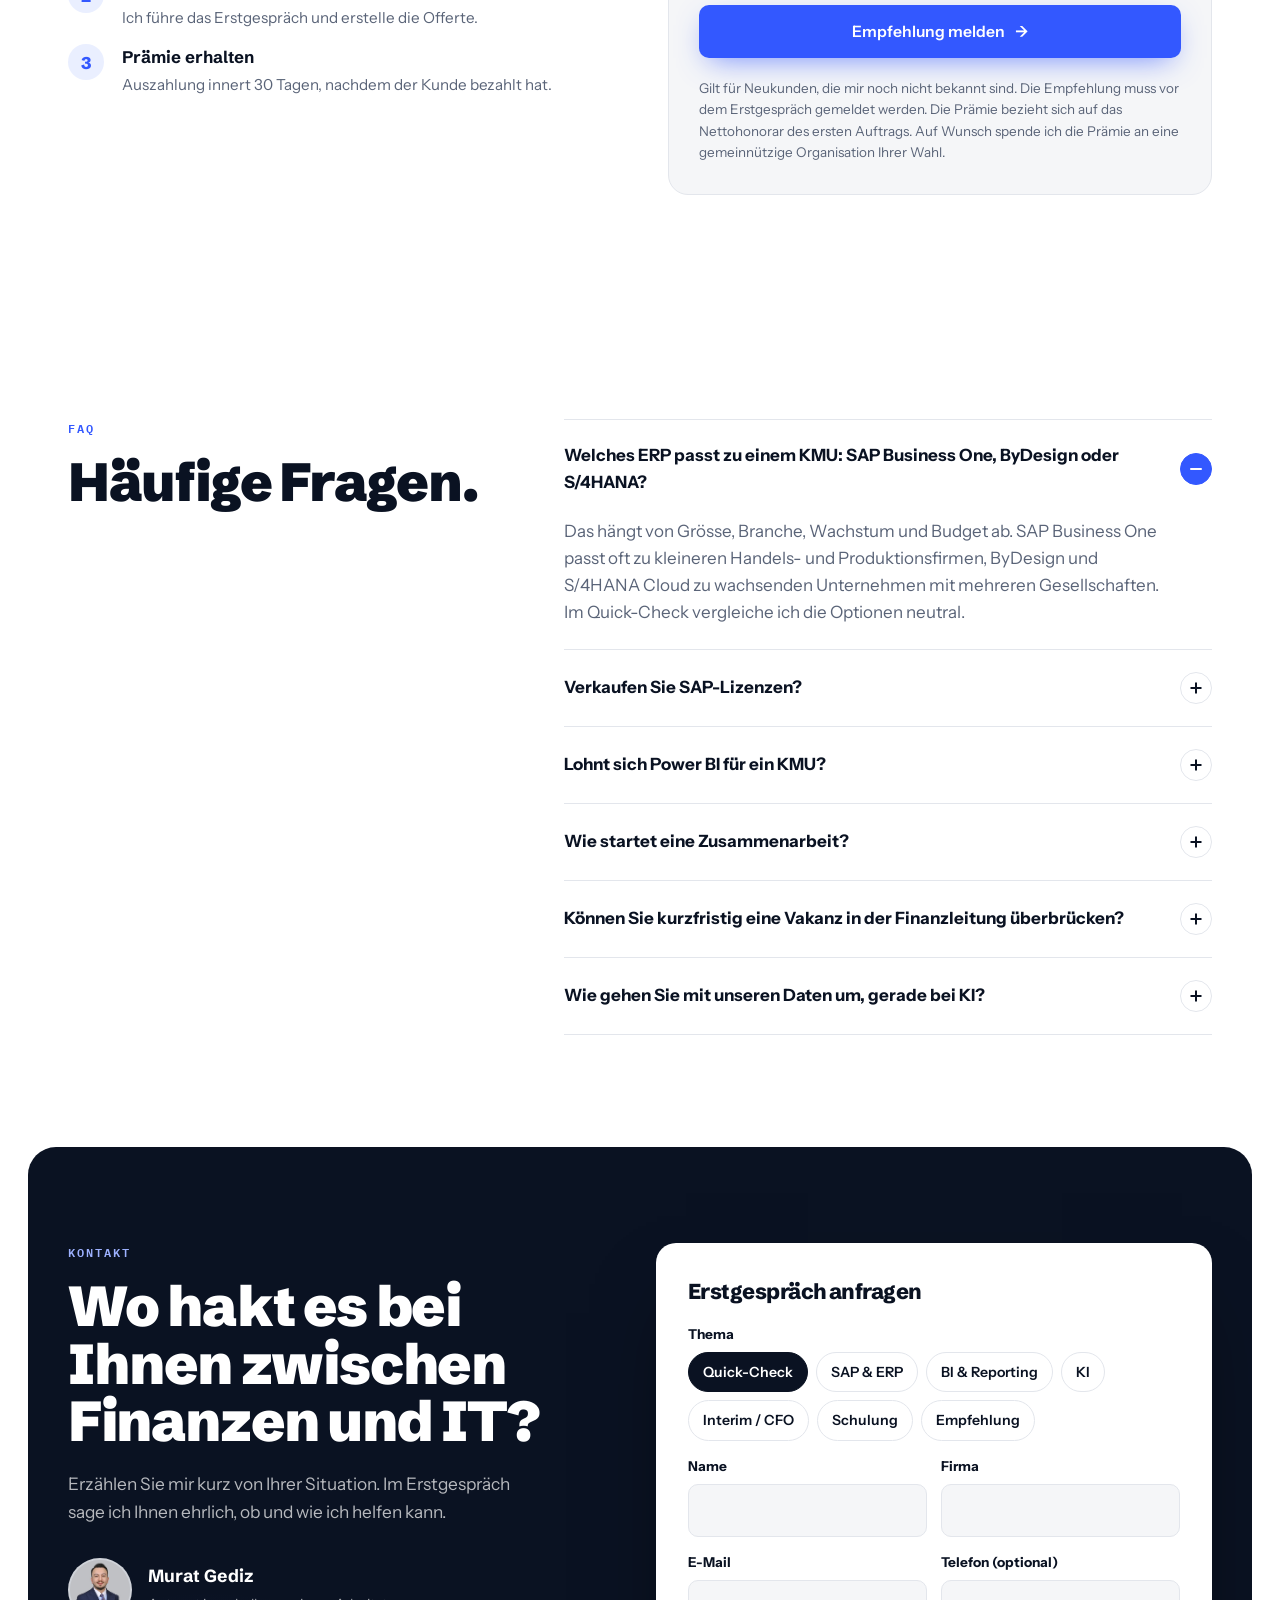
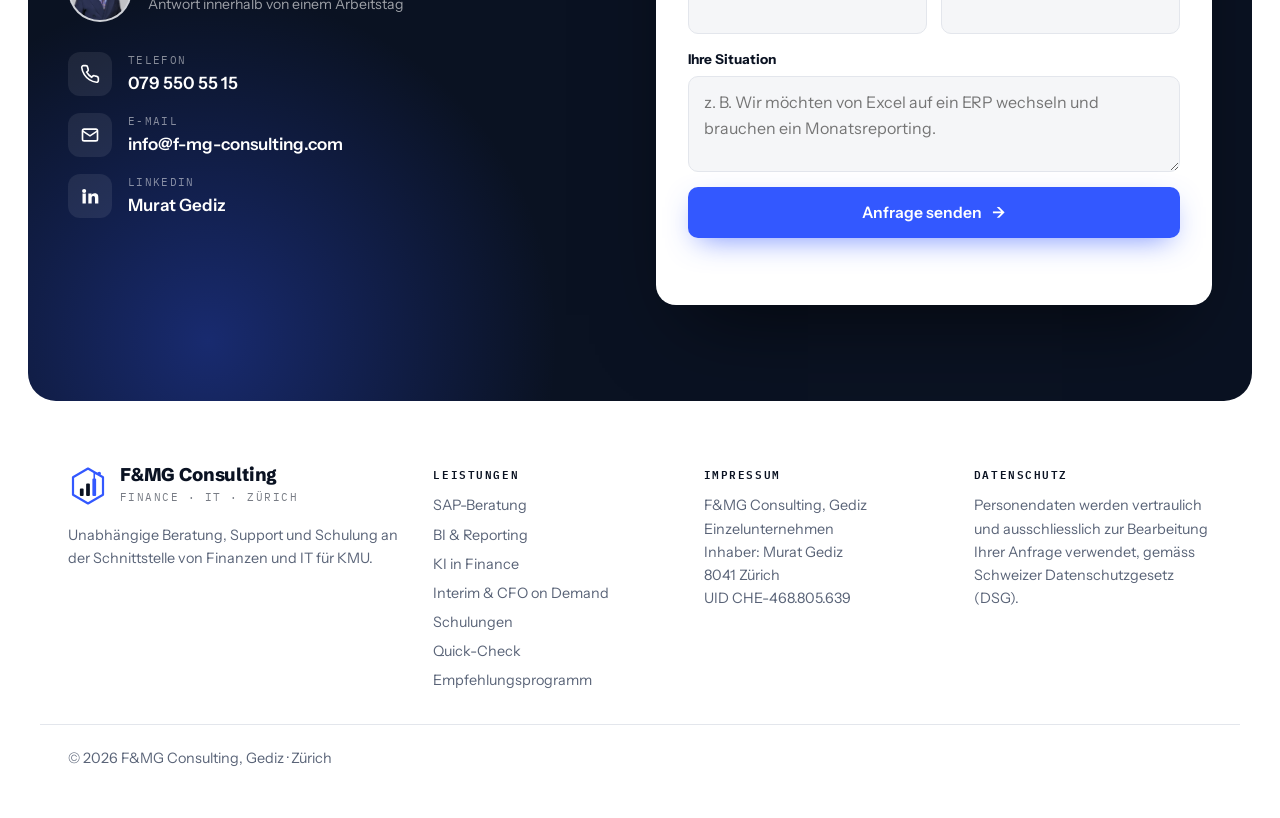
==== commit dc3c7f4b: "aNeues Logo Daten-Chip und Favicon" ====
--- a/index.html
+++ b/index.html
@@ -15,6 +15,7 @@
 <meta property="og:site_name" content="F&amp;MG Consulting">
 <meta name="twitter:card" content="summary_large_image">
 <meta name="twitter:image" content="https://www.f-mg-consulting.com/og-image.png">
+<link rel="icon" href="favicon.svg" type="image/svg+xml">
 <link rel="canonical" href="https://www.f-mg-consulting.com/">
 <link rel="preconnect" href="https://fonts.googleapis.com">
 <link rel="preconnect" href="https://fonts.gstatic.com" crossorigin>
@@ -68,7 +69,7 @@
 }
 </script>
 
-<link rel="stylesheet" href="styles.css?v=20261118d">
+<link rel="stylesheet" href="styles.css?v=20261118e">
 
 </head>
 <body>
@@ -76,7 +77,7 @@
 <header class="nav">
   <div class="wrap">
     <a class="brand" href="#top" aria-label="F&amp;MG Consulting, Startseite">
-      <span class="m"><svg width="22" height="22" viewBox="0 0 24 24" aria-hidden="true"><rect x="2" y="9" width="6" height="6" rx="1.5" fill="#0a1222"/><rect x="16" y="9" width="6" height="6" rx="1.5" fill="#3358ff"/><path d="M8 12h8" stroke="#0a1222" stroke-width="2.4"/></svg></span>
+      <span class="m"><svg width="40" height="40" viewBox="0 0 64 64" aria-hidden="true"><path d="M32 4 L56 18 L56 46 L32 60 L8 46 L8 18 Z" fill="none" stroke="#3358ff" stroke-width="3.5" stroke-linejoin="round"/><rect x="19" y="36" width="6" height="12" rx="1.5" fill="#ffffff"/><rect x="29" y="28" width="6" height="20" rx="1.5" fill="#ffffff"/><rect x="39" y="20" width="6" height="28" rx="1.5" fill="#9db1ff"/><path d="M42 20 V12 H50" fill="none" stroke="#9db1ff" stroke-width="2.5" stroke-linecap="round"/><circle cx="50" cy="12" r="2.8" fill="#9db1ff"/></svg></span>
       <span><b>F&amp;MG Consulting</b><small>Finance · IT · Zürich</small></span>
     </a>
     <ul>
@@ -502,7 +503,7 @@
 <footer>
   <div class="wrap">
     <div>
-      <a class="brand" href="#top"><span class="m"><svg width="22" height="22" viewBox="0 0 24 24" aria-hidden="true"><rect x="2" y="9" width="6" height="6" rx="1.5" fill="#fff"/><rect x="16" y="9" width="6" height="6" rx="1.5" fill="#3358ff"/><path d="M8 12h8" stroke="#fff" stroke-width="2.4"/></svg></span><span><b>F&amp;MG Consulting</b><small>Finance · IT · Zürich</small></span></a>
+      <a class="brand" href="#top"><span class="m"><svg width="40" height="40" viewBox="0 0 64 64" aria-hidden="true"><path d="M32 4 L56 18 L56 46 L32 60 L8 46 L8 18 Z" fill="none" stroke="#3358ff" stroke-width="3.5" stroke-linejoin="round"/><rect x="19" y="36" width="6" height="12" rx="1.5" fill="#0a1222"/><rect x="29" y="28" width="6" height="20" rx="1.5" fill="#0a1222"/><rect x="39" y="20" width="6" height="28" rx="1.5" fill="#3358ff"/><path d="M42 20 V12 H50" fill="none" stroke="#3358ff" stroke-width="2.5" stroke-linecap="round"/><circle cx="50" cy="12" r="2.8" fill="#3358ff"/></svg></span><span><b>F&amp;MG Consulting</b><small>Finance · IT · Zürich</small></span></a>
       <p style="margin-top:16px;max-width:27em">Unabhängige Beratung, Support und Schulung an der Schnittstelle von Finanzen und IT für KMU.</p>
     </div>
     <div><h4>Leistungen</h4><ul><li><a href="sap-beratung-zuerich.html">SAP-Beratung</a></li><li><a href="power-bi-controlling-kmu.html">BI &amp; Reporting</a></li><li><a href="ki-finance-automatisierung.html">KI in Finance</a></li><li><a href="interim-cfo-zuerich.html">Interim &amp; CFO on Demand</a></li><li><a href="schulungen-sap-power-bi-finanzen.html">Schulungen</a></li><li><a href="#quick-check">Quick-Check</a></li><li><a href="#empfehlung">Empfehlungsprogramm</a></li></ul></div>
--- a/styles.css
+++ b/styles.css
@@ -45,7 +45,7 @@
 .nav { position: absolute; inset: 0 0 auto 0; z-index: 10; }
 .nav .wrap { display: flex; align-items: center; justify-content: space-between; height: 84px; gap: 24px; }
 .brand { display: flex; align-items: center; gap: 12px; text-decoration: none; color: #fff; }
-.brand .m { width: 40px; height: 40px; border-radius: 10px; background: #fff; display: grid; place-items: center; flex: none; }
+.brand .m { width: 40px; height: 40px; display: grid; place-items: center; flex: none; }
 .brand b { font-family: var(--font-display); font-weight: 800; font-size: 1.15rem; letter-spacing: -0.01em; display: block; line-height: 1.1; }
 .brand small { font-family: var(--font-mono); font-size: 0.66rem; letter-spacing: 0.14em; text-transform: uppercase; opacity: 0.55; }
 .nav ul { list-style: none; display: flex; gap: 28px; margin: 0; padding: 0; }
@@ -295,7 +295,7 @@
 footer a { text-decoration: none; }
 footer a:hover { color: var(--text); }
 footer .brand { color: var(--text); }
-footer .brand .m { background: var(--ink); }
+
 .legal { margin-top: 32px; padding-top: 22px; border-top: 1px solid var(--line); }
 
 
